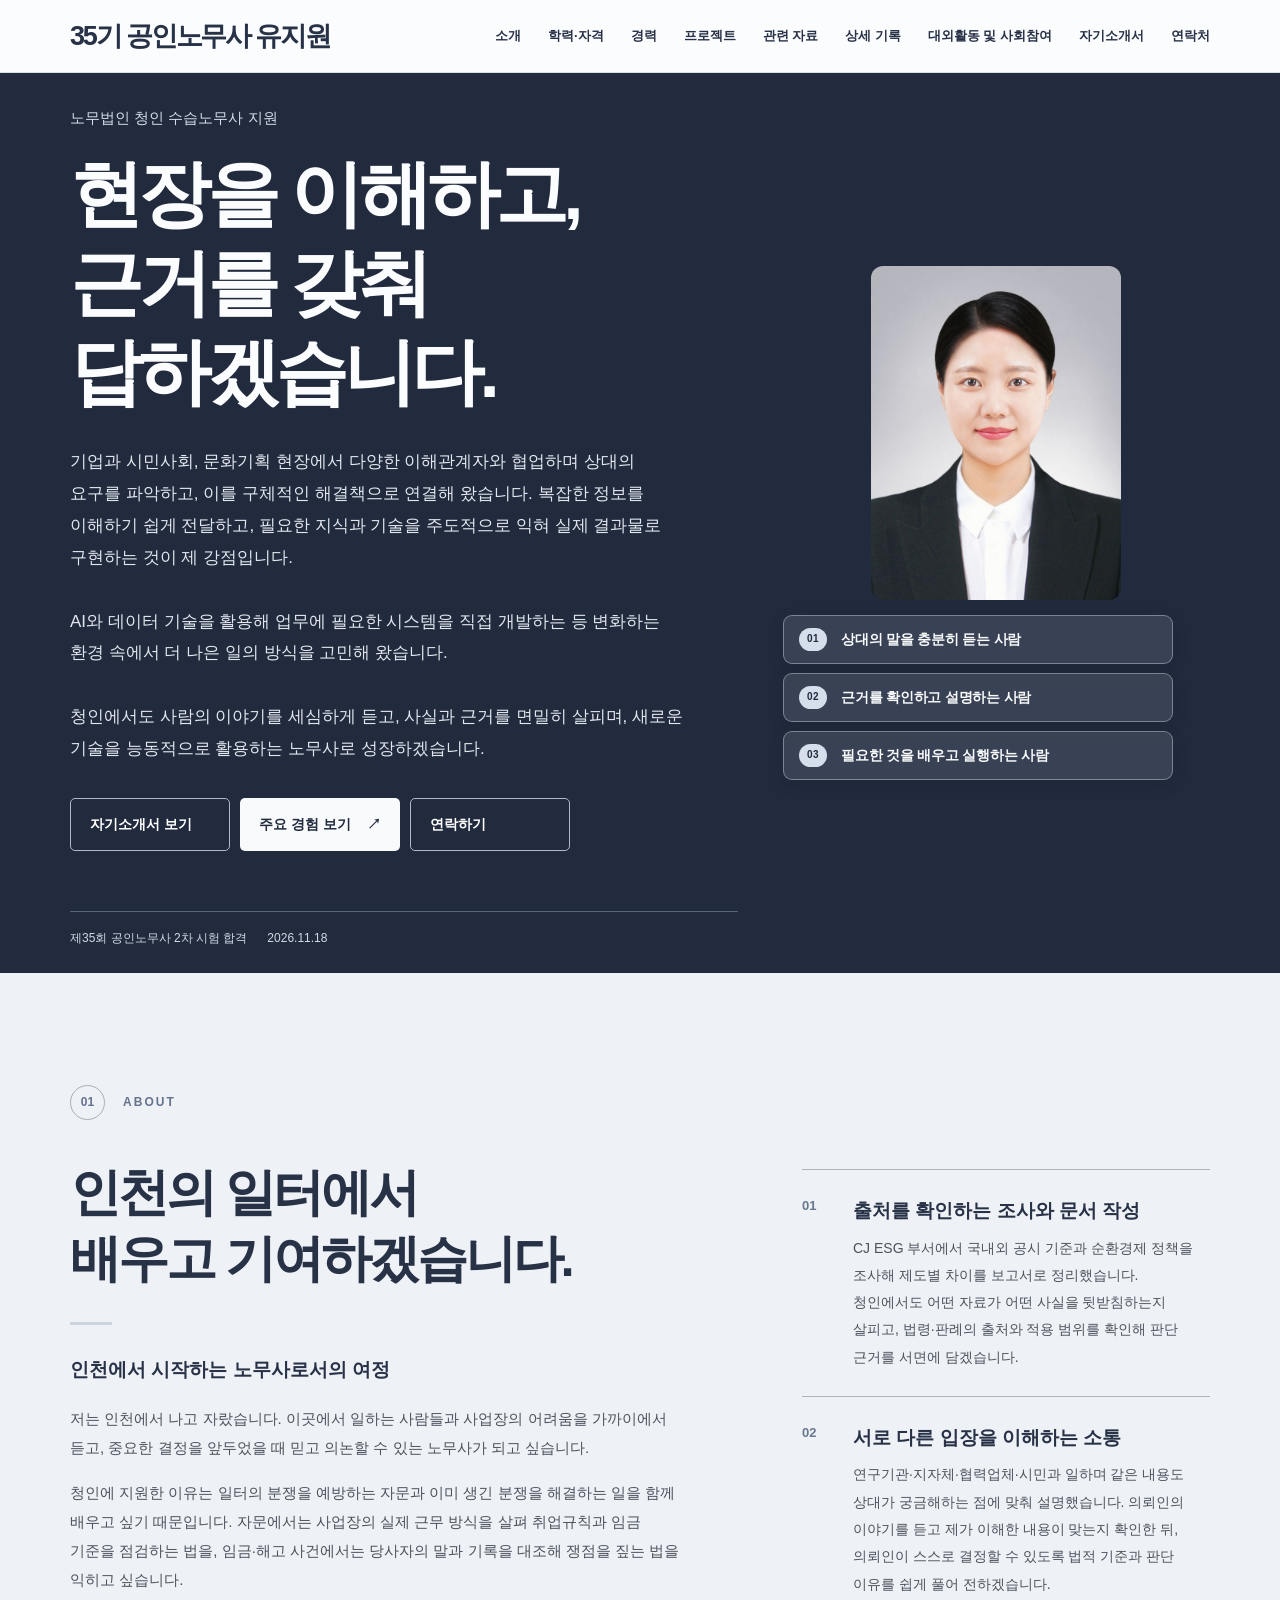
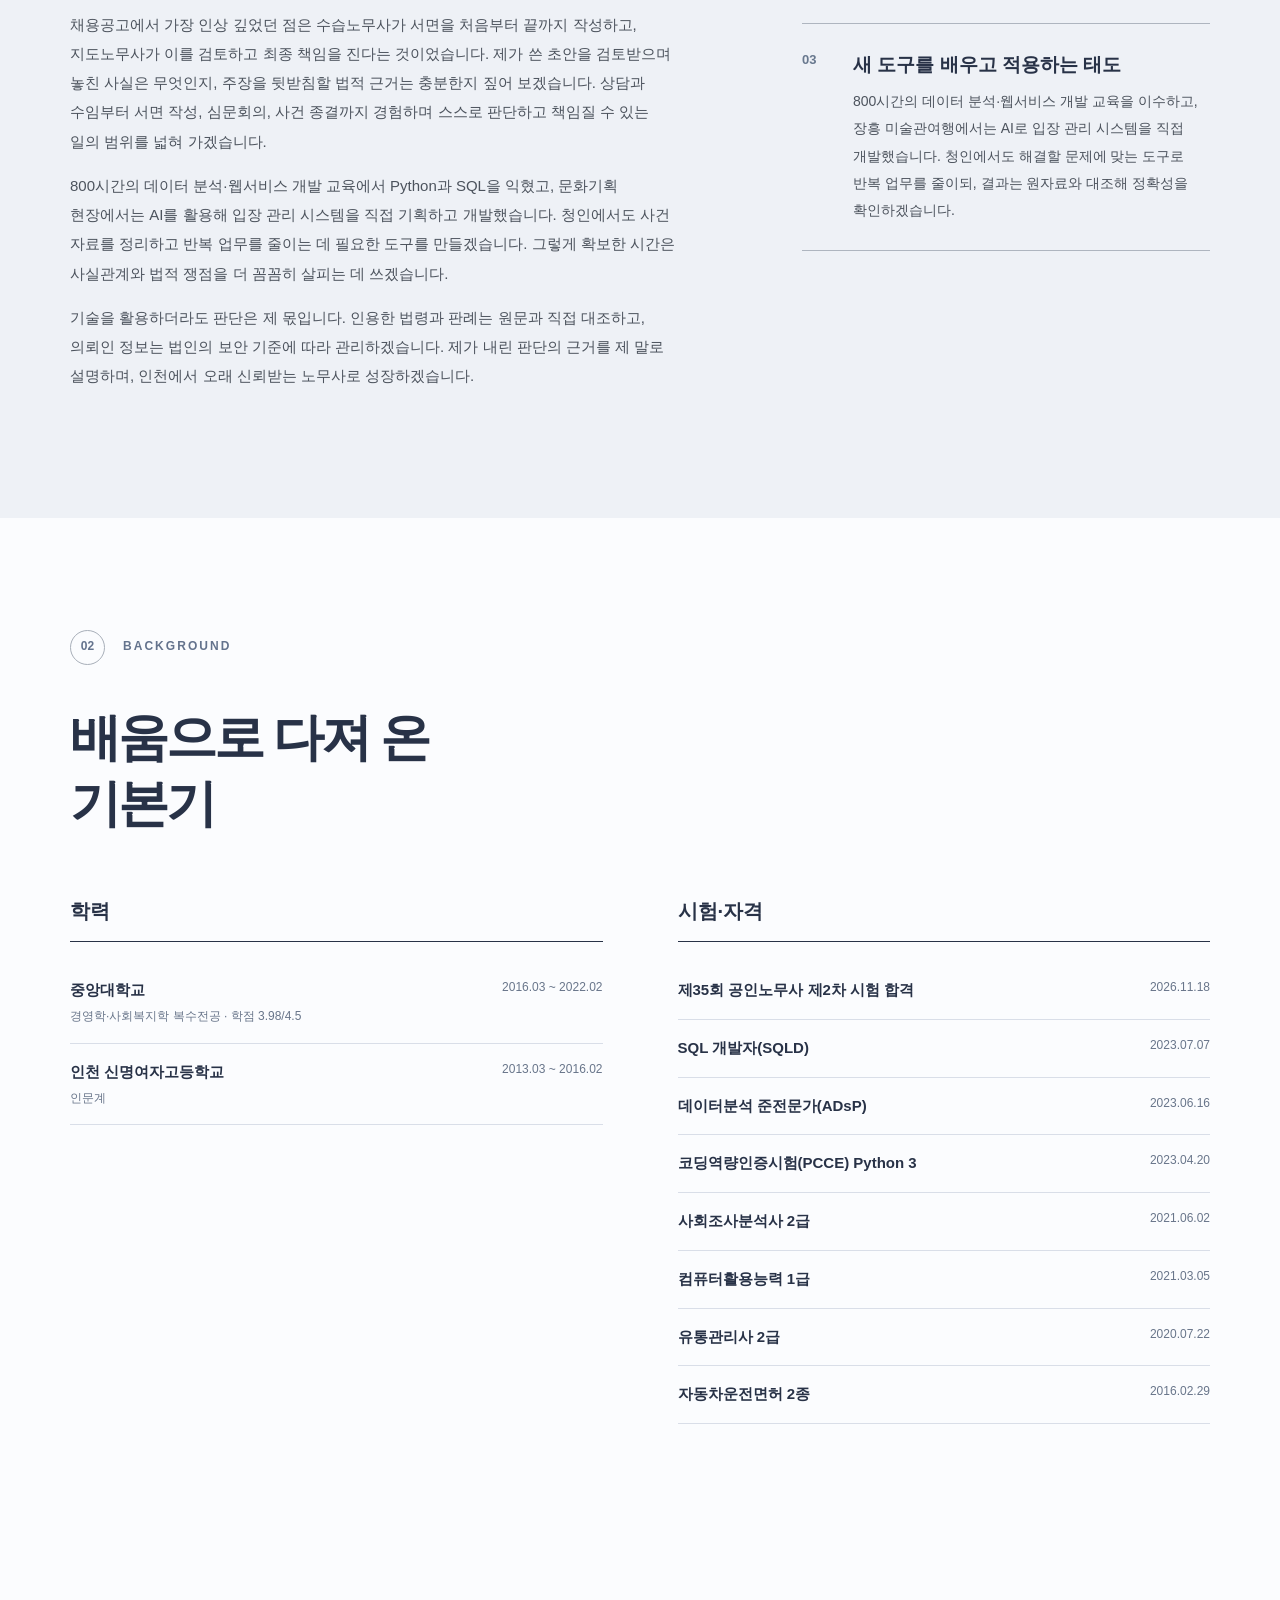
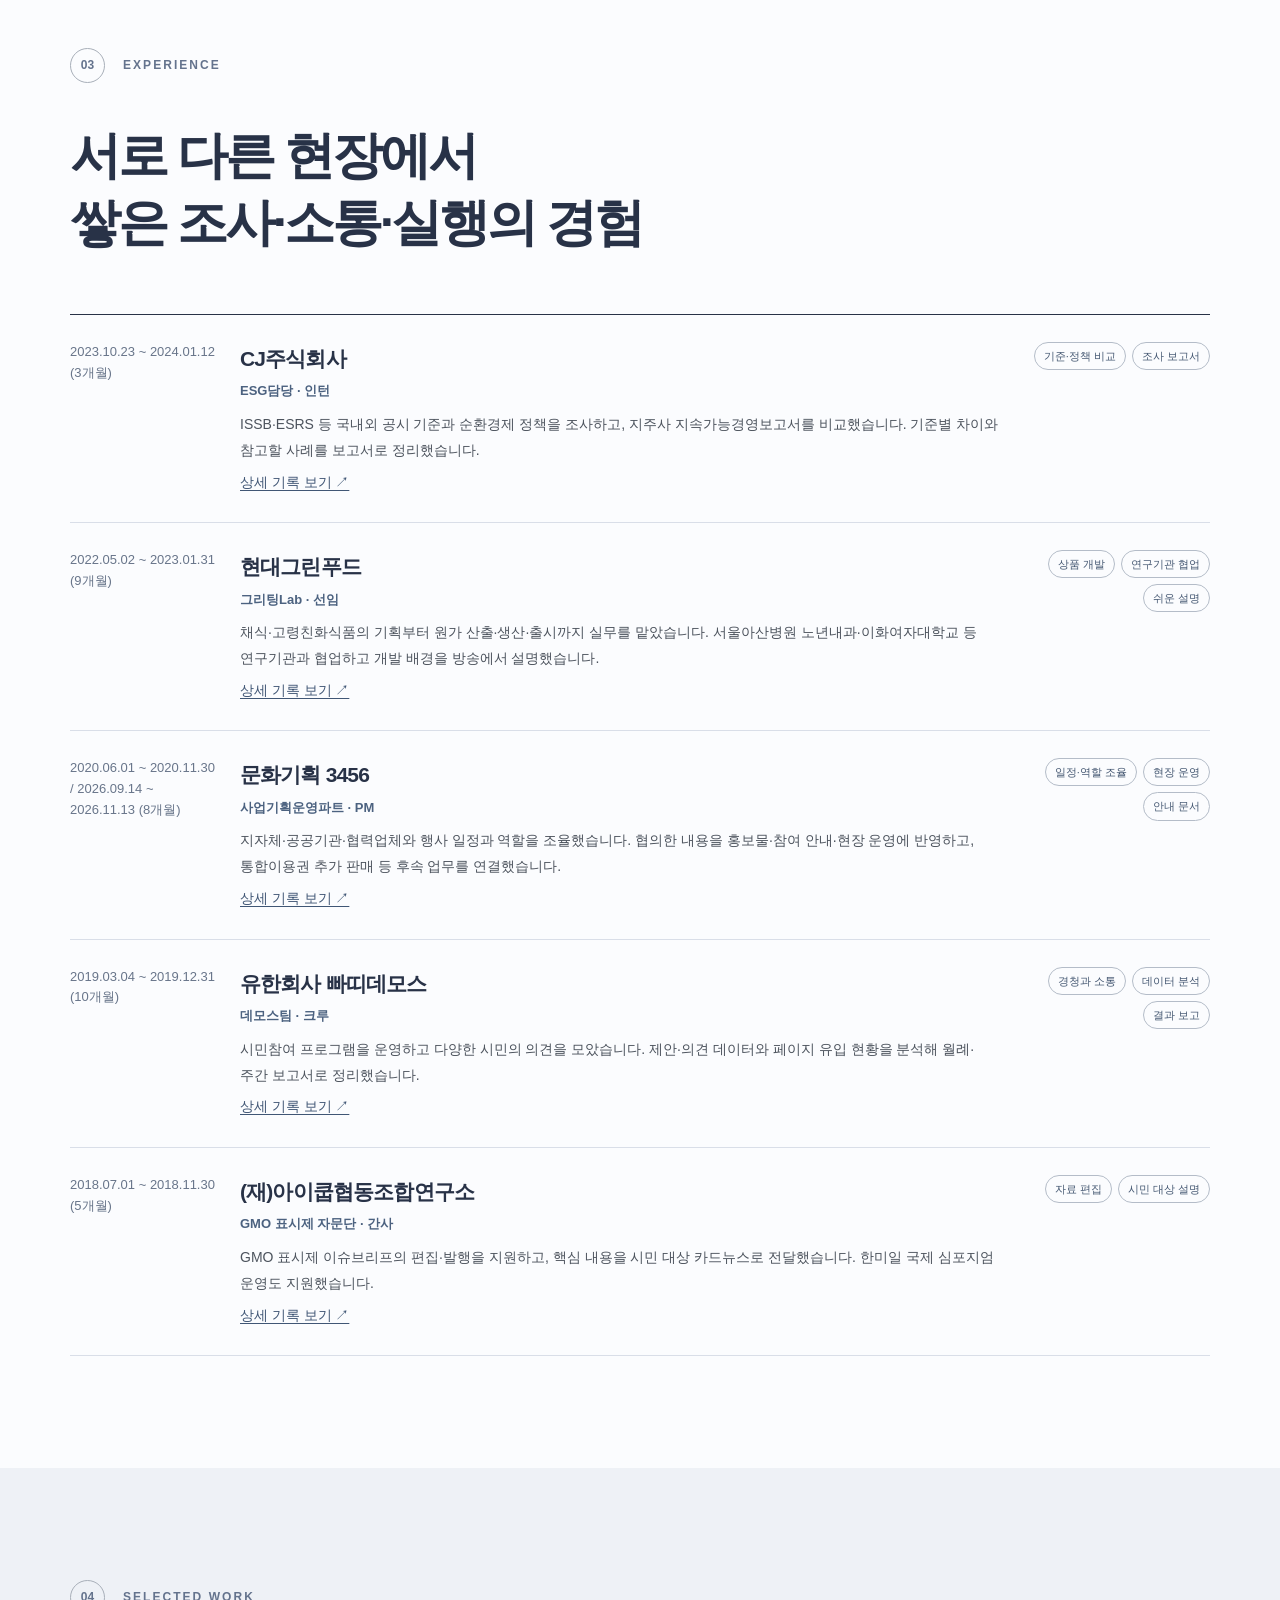
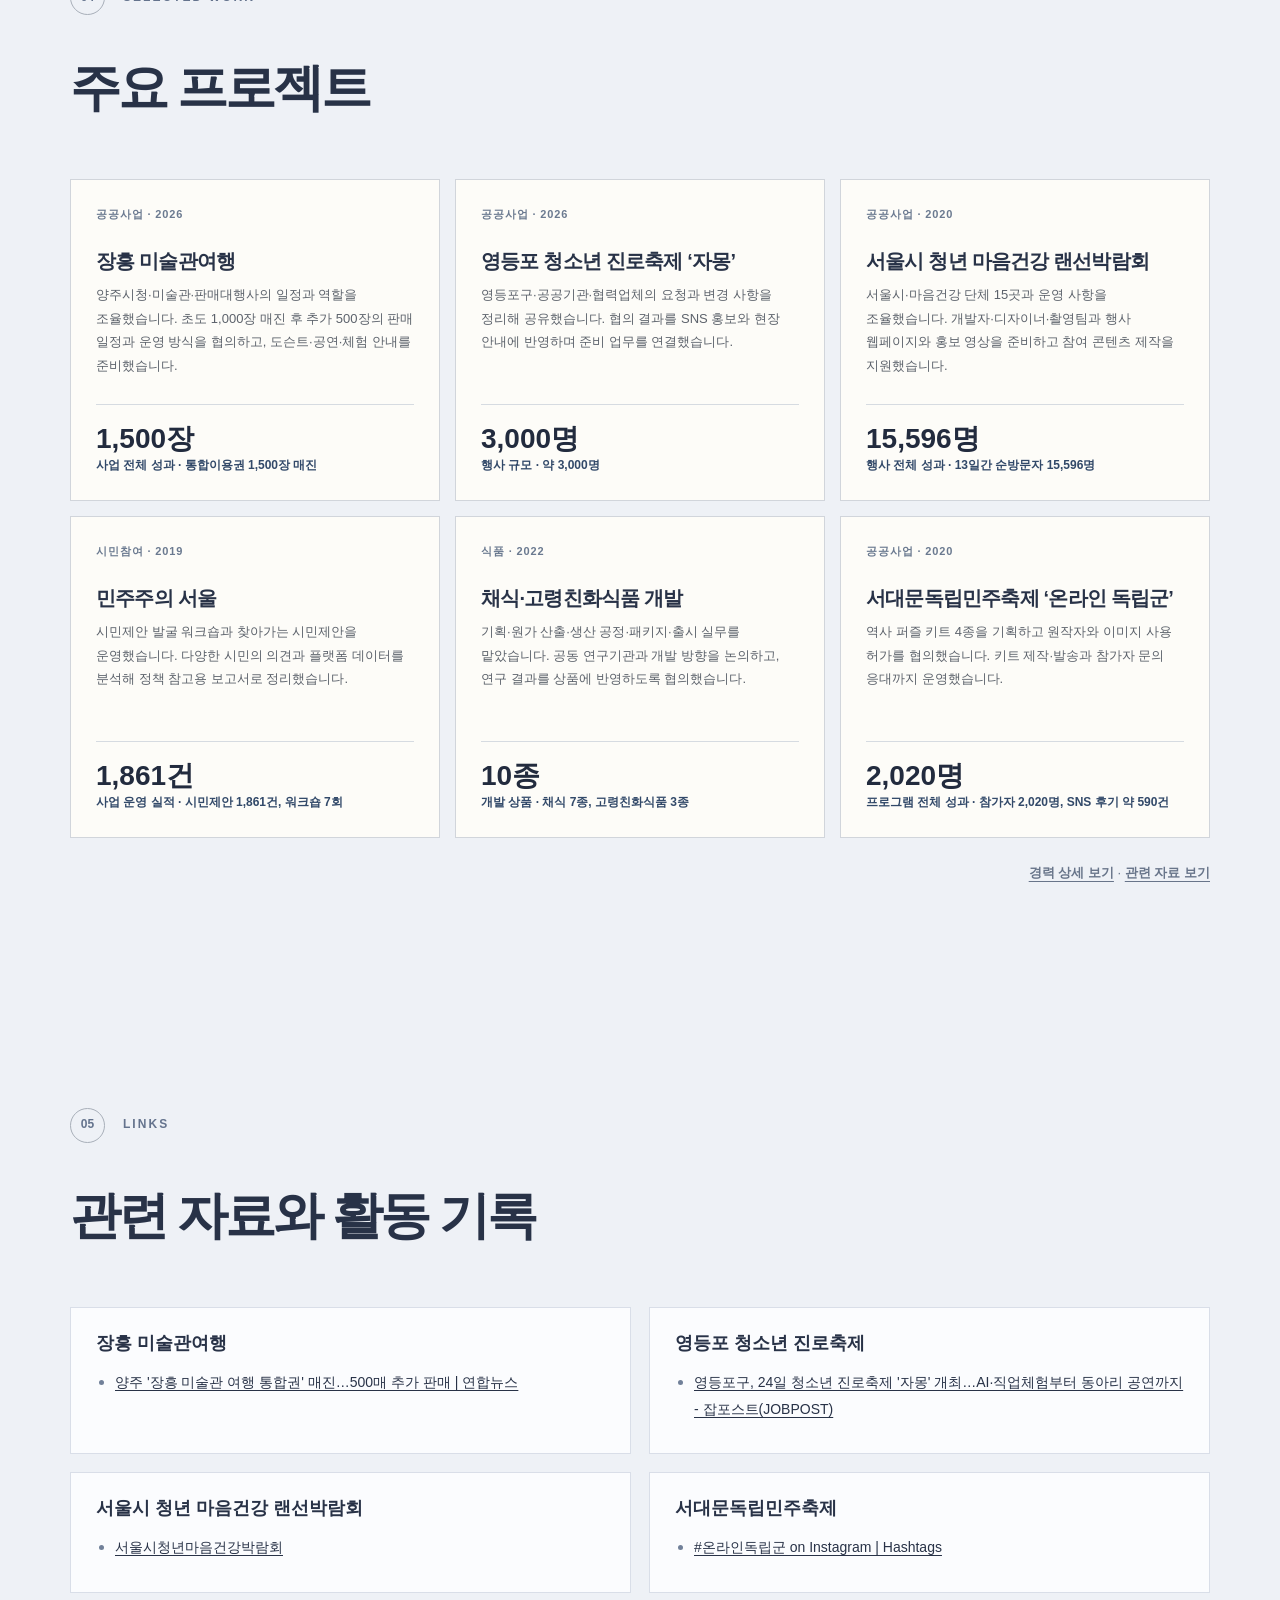
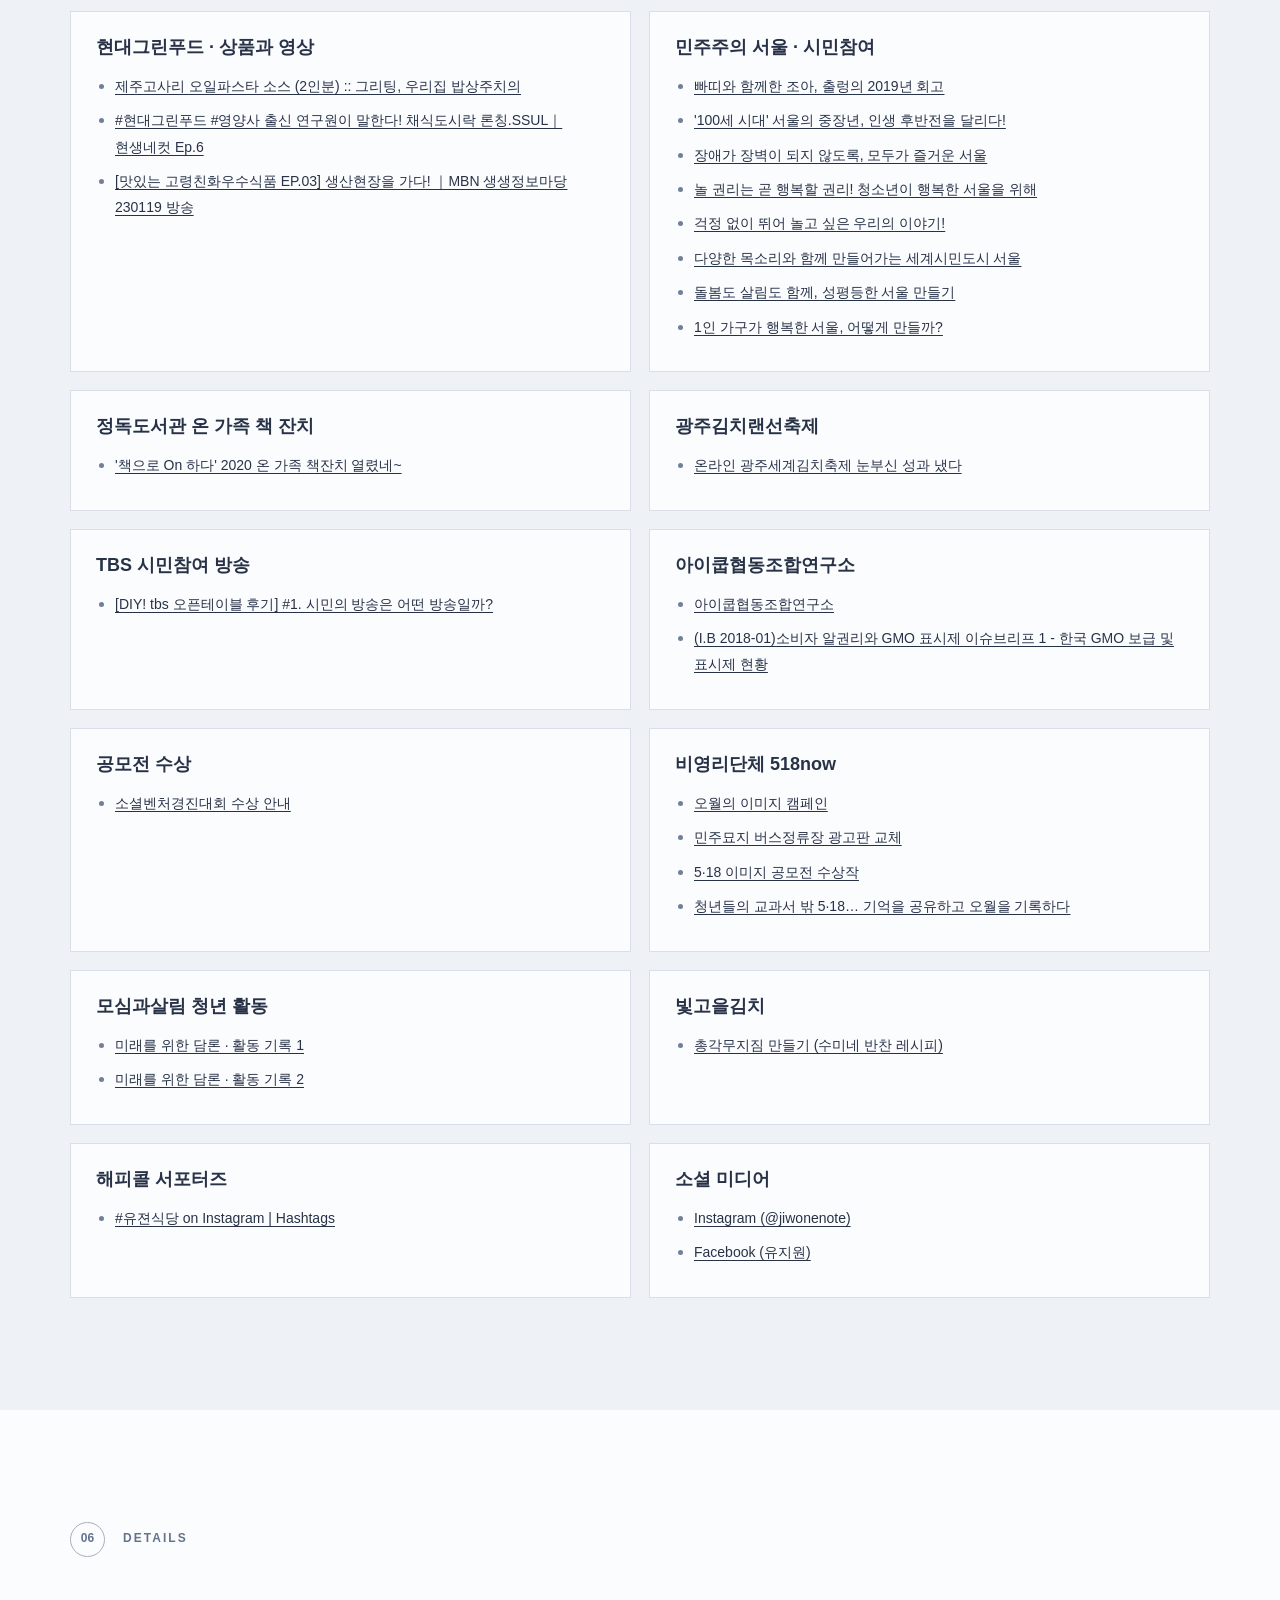
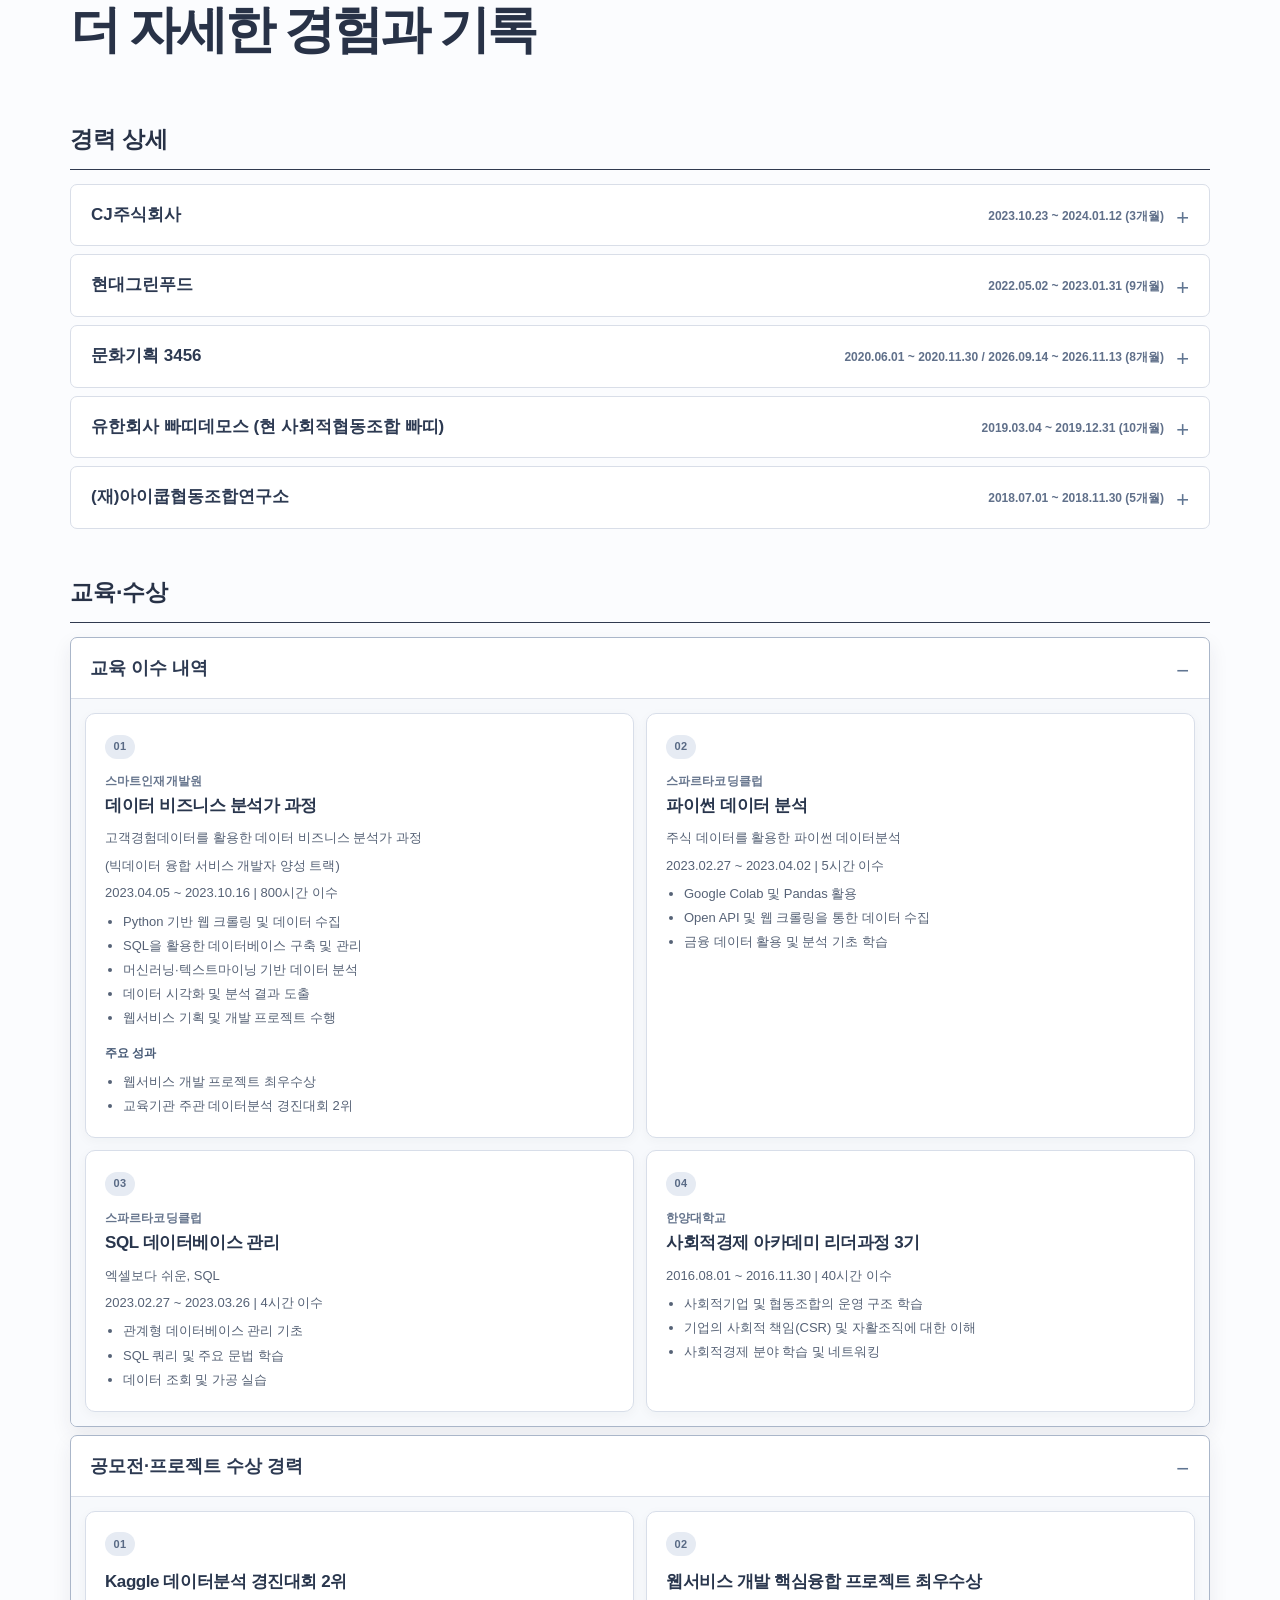
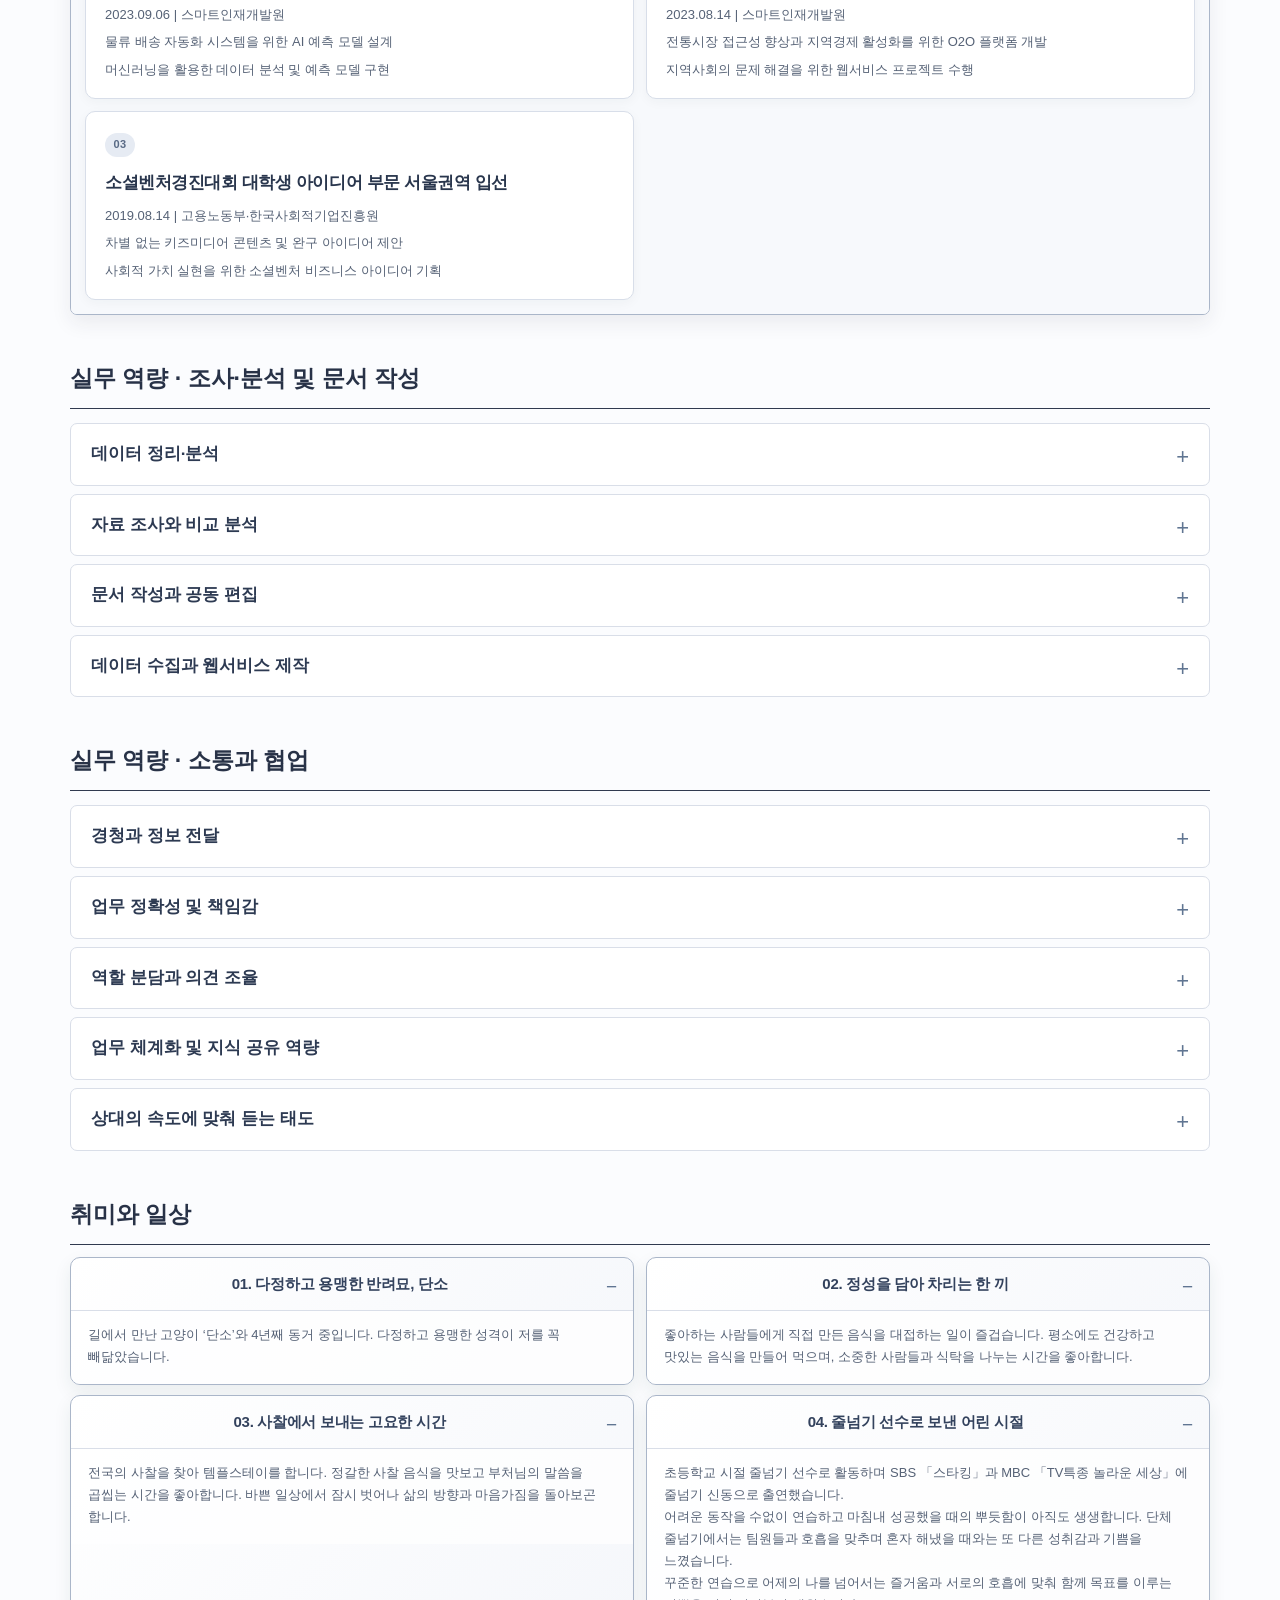
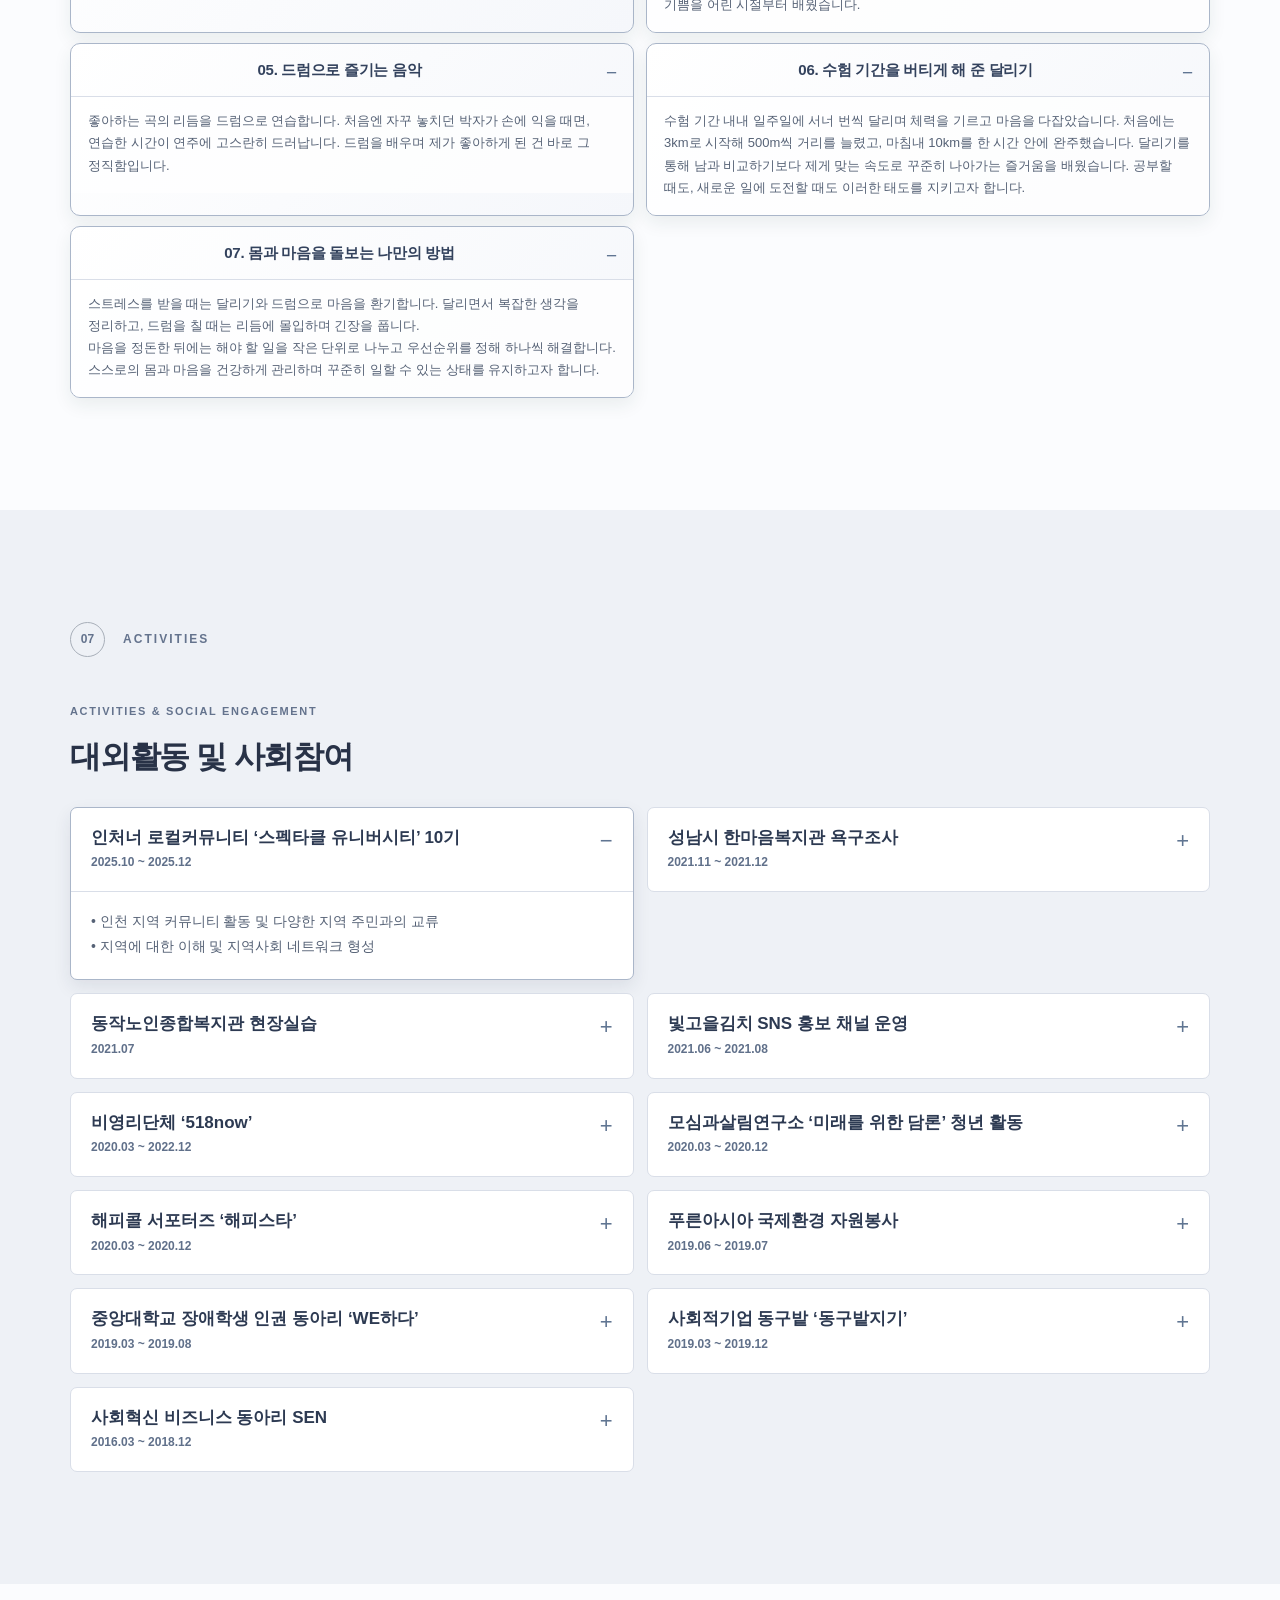
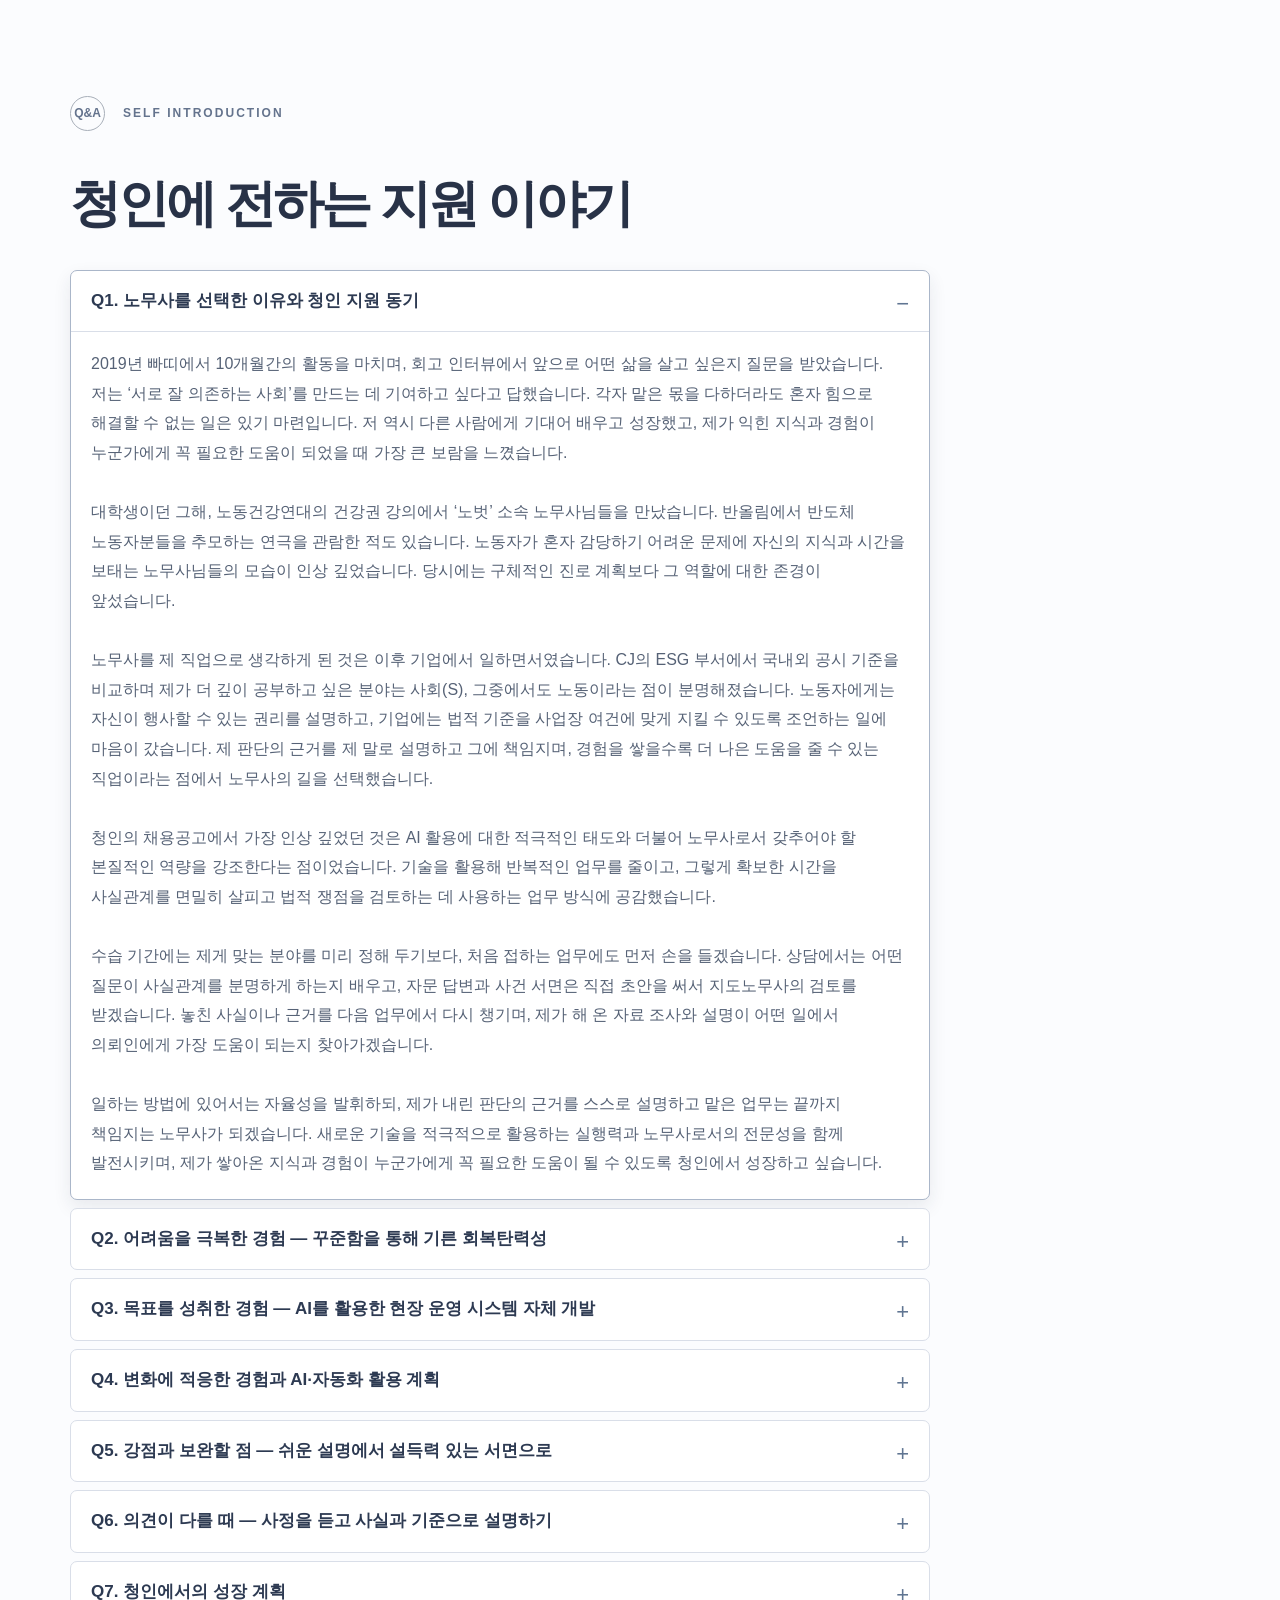
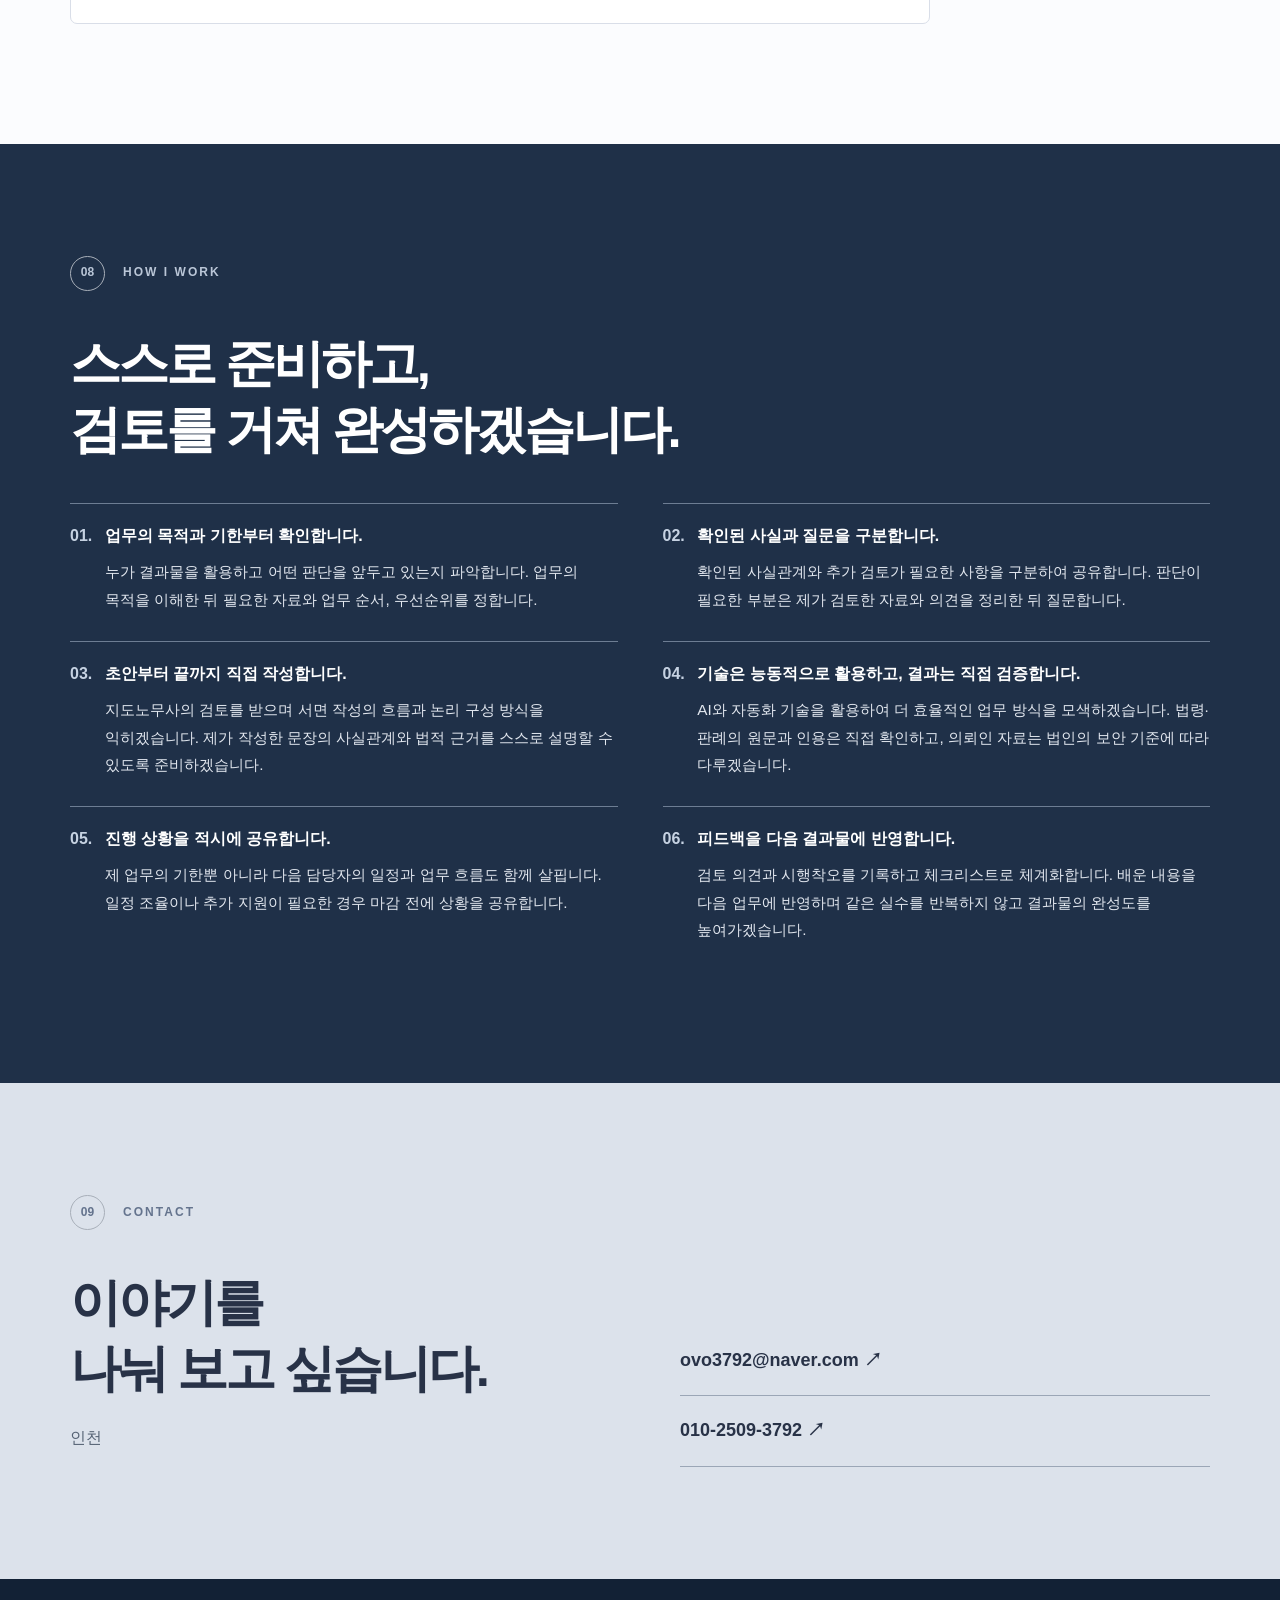
==== index.html @ f0f278a0 "Move activities into main section order" ====
<!doctype html>
<html lang="ko"><head><meta charset="utf-8"><meta name="viewport" content="width=device-width, initial-scale=1"><meta name="theme-color" content="#123531"><meta name="description" content="유지원 · 노무법인 청인 수습노무사 지원 포트폴리오"><title>유지원 | 청인 수습노무사 지원 포트폴리오</title><link rel="stylesheet" href="style.css?v=20"></head><body>
<a class="skip" href="#main">본문으로 이동</a><header class="site-header"><div class="shell topbar"><a class="wordmark" href="#top" aria-label="유지원 포트폴리오 맨 위">유지원</a><nav aria-label="주요 메뉴"><a href="#about">소개</a><a href="#background">학력·자격</a><a href="#career">경력</a><a href="#projects">프로젝트</a><a href="#references">관련 자료</a><a href="#details">상세 기록</a><a href="#activities">대외활동 및 사회참여</a><a href="#essays">자기소개서</a><a href="#contact">연락처</a></nav></div></header>
<main id="main"><section class="hero" id="top"><div class="shell hero-grid"><div><p class="eyebrow" id="eyebrow"></p><p class="hero-overline" id="hero-role"></p><h1 id="headline"></h1><p class="hero-intro" id="intro"></p><div class="hero-actions"><a class="button secondary" href="#essays">자기소개서 보기</a><a class="button primary" href="#projects">주요 경험 보기 <span aria-hidden="true">↗</span></a><a class="button secondary" id="email-hero" href="#contact">연락하기</a></div><div class="hero-foot"><span id="exam"></span><span id="exam-date"></span></div></div><figure class="hero-person"><img class="profile-portrait" src="jiwon-profile.jpg" alt="유지원 프로필 사진" decoding="async"><figcaption><ul id="profile-traits" aria-label="유지원의 일하는 태도"></ul></figcaption></figure></div></section><section class="section section-cream" id="about"><div class="shell"><div class="section-kicker"><span>01</span><span>ABOUT</span></div><div class="about-grid"><div><h2 class="section-title">인천의 일터에서<br>배우고 기여하겠습니다.</h2><div class="section-rule"></div><p class="about-title" id="about-title"></p><div id="about-paragraphs"></div></div><div class="strength-list" id="strengths"></div></div></div></section><section class="section" id="background"><div class="shell"><div class="section-kicker"><span>02</span><span>BACKGROUND</span></div><div class="heading-row"><h2 class="section-title">배움으로 다져 온<br>기본기</h2></div><div class="background-grid"><div><h3 class="subheading">학력</h3><div id="education-list"></div></div><div><h3 class="subheading">시험·자격</h3><div id="credentials-list"></div></div></div></div></section><section class="section" id="career"><div class="shell"><div class="section-kicker"><span>03</span><span>EXPERIENCE</span></div><div class="heading-row"><h2 class="section-title">서로 다른 현장에서<br>쌓은 조사·소통·실행의 경험</h2></div><div class="career-list" id="career-list"></div></div></section><section class="section section-cream" id="projects"><div class="shell"><div class="section-kicker"><span>04</span><span>SELECTED WORK</span></div><div class="heading-row"><h2 class="section-title">주요 프로젝트</h2></div><div class="project-grid" id="project-grid"></div><p class="source-note"><a href="#details">경력 상세 보기</a> · <a href="#references">관련 자료 보기</a></p></div></section><section class="section section-cream" id="references"><div class="shell"><div class="section-kicker"><span>05</span><span>LINKS</span></div><div class="heading-row"><h2 class="section-title">관련 자료와 활동 기록</h2></div><div class="reference-grid" id="reference-grid"></div></div></section><section class="section" id="details"><div class="shell"><div class="section-kicker"><span>06</span><span>DETAILS</span></div><div class="heading-row"><h2 class="section-title">더 자세한 경험과 기록</h2></div><div class="detail-groups" id="detail-groups"></div></div></section><section class="section section-cream" id="activities" aria-labelledby="activities-title"><div class="shell"><div class="section-kicker"><span>07</span><span>ACTIVITIES</span></div><div class="activity-section standalone-activity"><div class="activity-heading"><div><span class="activity-kicker">ACTIVITIES &amp; SOCIAL ENGAGEMENT</span><h3 id="activities-title">대외활동 및 사회참여</h3></div></div><div class="activity-grid" id="activity-list"></div></div></div></section><section class="section" id="essays" aria-labelledby="essay-heading"><div class="shell"><div class="section-kicker"><span>Q&amp;A</span><span>SELF INTRODUCTION</span></div><h2 id="essay-heading" class="section-title">청인에 전하는 지원 이야기</h2><div id="essay-list"></div></div></section><section class="section section-deep" id="approach"><div class="shell"><div class="section-kicker"><span>08</span><span>HOW I WORK</span></div><h2 class="section-title">스스로 준비하고,<br>검토를 거쳐 완성하겠습니다.</h2><ol class="approach-list" id="work-style"></ol></div></section><section class="section contact" id="contact"><div class="shell contact-grid"><div><div class="section-kicker"><span>09</span><span>CONTACT</span></div><h2 class="section-title">이야기를<br>나눠 보고 싶습니다.</h2><p id="contact-location"></p></div><div class="contact-links"><a id="contact-email"></a><a id="contact-phone"></a></div></div></section></main><footer class="site-footer"><div class="shell"><span>© <span id="year"></span> 유지원. 청인 수습노무사 지원 포트폴리오</span></div></footer>
<script src="site.js?v=16" defer></script></body></html>
---- style.css ----
:root{--deep:#222b3e;--ink:#283247;--muted:#68758a;--cream:#eef1f6;--paper:#fbfcfe;--line:#d9dee8;--accent:#e6ebf3;--lime:#d6deeb}*{box-sizing:border-box}html{scroll-behavior:smooth}body{margin:0;background:var(--paper);color:var(--ink);font-family:Pretendard,"Noto Sans KR","Apple SD Gothic Neo","Malgun Gothic",sans-serif;line-height:1.65;word-break:keep-all}a{color:inherit}.shell{width:min(1140px,calc(100% - 56px));margin:auto}.skip{position:absolute;left:-999px;top:8px}.skip:focus{left:8px;z-index:100;background:#fff;padding:10px}.site-header{position:sticky;top:0;z-index:20;background:rgba(253,252,248,.92);border-bottom:1px solid var(--line);backdrop-filter:blur(16px)}.topbar{height:72px;display:flex;align-items:center;justify-content:space-between;gap:18px}.wordmark{text-decoration:none;font-weight:900;letter-spacing:-.08em;font-size:27px}.brand-dot{color:#7d8a9d}.topbar nav{display:flex;gap:27px}.topbar nav a,.edit-link{text-decoration:none;font-size:13px;font-weight:650}.topbar nav a:hover,.edit-link:hover{color:#576981}.edit-link{border:1px solid #9da9b9;border-radius:100px;padding:8px 15px;white-space:nowrap}.hero{background:var(--deep);color:var(--paper);overflow:hidden}.hero-grid{min-height:660px;display:grid;grid-template-columns:1.22fr .78fr;align-items:center;gap:45px}.eyebrow,.section-kicker{font-size:12px;letter-spacing:.17em;font-weight:800}.eyebrow{color:var(--lime)}.hero-overline{margin:33px 0 18px;color:#c6d0dd;font-size:15px}.hero h1{font-size:clamp(41px,5.7vw,73px);line-height:1.22;letter-spacing:-.065em;margin:0;max-width:680px}.hero-intro{max-width:615px;color:#d6dce5;font-size:17px;line-height:1.88;margin:30px 0 33px}.hero-actions{display:flex;gap:10px;flex-wrap:wrap}.button{display:inline-flex;align-items:center;justify-content:space-between;min-width:160px;padding:14px 19px;border-radius:5px;text-decoration:none;font-size:14px;font-weight:700}.primary{background:#ccd8e8;color:var(--deep)}.secondary{border:1px solid #7f8ea3;color:#fff}.hero-foot{margin-top:60px;padding-top:17px;border-top:1px solid #515f72;display:flex;gap:20px;flex-wrap:wrap;color:#c9d0d9;font-size:12px}.hero-art{height:480px;position:relative;display:grid;place-items:center}.art-orbit{border:1px solid rgba(226,249,231,.28);border-radius:50%;position:absolute}.orbit-one{width:420px;height:420px}.orbit-two{width:340px;height:340px}.art-circle{position:relative;border-radius:50%;width:290px;height:290px;background:#d2dbe8;color:var(--deep);display:flex;flex-direction:column;align-items:flex-start;justify-content:center;padding:46px;font-size:27px;line-height:1.45;font-weight:700;letter-spacing:-.05em;transform:rotate(-10deg);box-shadow:25px 32px 0 rgba(40,88,72,.65)}.art-circle span{position:absolute;bottom:27px;left:48px;font-size:10px;letter-spacing:.13em;font-weight:800}.art-tag{position:absolute;bottom:25px;right:0;letter-spacing:.25em;font-size:10px;color:#bac5d4}.section{padding:112px 0}.section-cream{background:var(--cream)}.section-kicker{display:flex;align-items:center;gap:18px;color:#546680;margin-bottom:40px}.section-kicker span:first-child{border:1px solid #a8afb9;border-radius:50%;width:35px;height:35px;display:grid;place-items:center;letter-spacing:0}.section-title{font-size:clamp(31px,4vw,51px);letter-spacing:-.06em;line-height:1.3;font-weight:750;margin:0 0 22px}.section-rule{width:42px;height:3px;background:#7689a4;margin:29px 0}.about-grid{display:grid;grid-template-columns:1.2fr .8fr;gap:120px}.about-title{font-weight:750;font-size:19px}.about-grid p:not(.about-title){color:#4c535d;line-height:1.95;font-size:15px}.strength-list{border-top:1px solid #aeb5bf;margin-top:9px}.strength{padding:25px 0;border-bottom:1px solid #aeb5bf;display:grid;grid-template-columns:40px 1fr;gap:11px}.strength .num{color:#68788e;font-size:13px;font-weight:800}.strength h3{margin:0 0 8px;font-size:19px}.strength p{margin:0!important;font-size:14px!important}.heading-row{display:flex;justify-content:space-between;align-items:end;gap:30px;margin-bottom:36px}.heading-aside{width:260px;color:var(--muted);font-size:14px}.career-list{border-top:1px solid var(--ink)}.career-item{display:grid;grid-template-columns:150px 1fr 190px;gap:20px;padding:27px 0;border-bottom:1px solid var(--line)}.career-item .period{font-size:13px;color:var(--muted);line-height:1.6}.career-item h3{font-size:21px;margin:0 0 4px;letter-spacing:-.04em}.career-item .role{font-size:13px;color:#4c6280;margin:0 0 10px;font-weight:700}.career-item .summary{font-size:14px;color:#4c535d;margin:0;line-height:1.85}.tagrow{display:flex;justify-content:flex-end;align-content:start;flex-wrap:wrap;gap:6px}.tag{border:1px solid #b4bcc8;border-radius:20px;padding:4px 9px;font-size:11px;color:#455872}.project-grid{display:grid;grid-template-columns:repeat(3,1fr);gap:15px}.project{display:flex;flex-direction:column;min-height:322px;padding:25px;border:1px solid #d1d5db;background:#fdfcf8;transition:transform .2s,box-shadow .2s}.project:hover{transform:translateY(-4px);box-shadow:0 16px 36px rgba(18,53,49,.1)}.project .category{color:#6b7a90;font-size:11px;font-weight:800;letter-spacing:.08em}.project h3{font-size:20px;letter-spacing:-.04em;line-height:1.4;margin:24px 0 8px}.project p{font-size:13px;line-height:1.8;color:#5c626b;margin:0}.project .result{border-top:1px solid #d6dbe1;margin-top:auto;padding-top:17px;font-size:12px;color:#324969;font-weight:800}.project .metric{font-size:28px;color:var(--deep);display:block;line-height:1.2}.source-note{text-align:right;color:var(--muted);font-size:13px;margin:24px 0 0}.source-note a{font-weight:700;text-underline-offset:4px}.background-grid{display:grid;grid-template-columns:1fr 1fr;gap:75px}.subheading{font-size:20px;margin:0 0 20px;padding-bottom:13px;border-bottom:1px solid var(--ink)}.background-item{display:flex;justify-content:space-between;gap:16px;padding:16px 0;border-bottom:1px solid var(--line)}.background-item strong{display:block;font-size:15px}.background-item small{display:block;font-size:12px;color:var(--muted);margin-top:4px}.background-item time{font-size:12px;white-space:nowrap;color:var(--muted)}.section-deep{background:#1f3048;color:white}.section-deep .section-kicker{color:#bac6d7}.approach-list{display:grid;grid-template-columns:repeat(2,1fr);gap:0 45px;list-style:none;padding:0;margin:40px 0 0}.approach-list li{border-top:1px solid #6d7d93;padding:19px 0 28px;display:grid;grid-template-columns:40px 1fr;gap:10px;font-size:16px}.approach-list li span{color:#bac6d7;font-size:12px}.contact{background:#dce2eb}.contact-grid{display:grid;grid-template-columns:1fr 1fr;gap:80px}.contact p{color:#546173}.contact-links{align-self:end}.contact-links a{border-bottom:1px solid #9ba6b6;display:flex;justify-content:space-between;padding:20px 0;text-decoration:none;font-size:18px;font-weight:700;overflow-wrap:anywhere}.contact-links a:hover{color:#556479}.site-footer{background:#122135;color:#b8c2d0}.site-footer .shell{padding:26px 0;display:flex;justify-content:space-between;gap:20px;font-size:11px}.site-footer a{text-decoration:none}.site-footer a:hover{text-decoration:underline}.editor{min-height:100vh;background:#f5f2e9;padding:55px 0}.editor header h1{font-size:40px;letter-spacing:-.055em;margin:10px 0}.editor .lead{max-width:750px;color:#515a66}.notice{background:#e1e7ef;border-left:4px solid #576d8b;padding:17px 20px;margin:22px 0;font-size:14px}.editor-actions{display:flex;flex-wrap:wrap;gap:9px;margin:26px 0}.editor-actions button,.editor-actions a{border:1px solid var(--deep);border-radius:5px;background:var(--deep);color:#fff;padding:11px 14px;font:inherit;font-size:13px;font-weight:700;text-decoration:none;cursor:pointer}.editor-actions .outline{background:transparent;color:var(--deep)}.editor-panel{background:#fff;border:1px solid #d6dae0;border-radius:9px;padding:22px;margin:17px 0}.editor-panel h2{font-size:21px;margin:0 0 15px}.field-grid{display:grid;grid-template-columns:repeat(2,minmax(0,1fr));gap:15px}.field{display:flex;flex-direction:column;gap:6px;font-size:13px;font-weight:700}.field input,.field textarea{width:100%;border:1px solid #bdc3cb;border-radius:5px;padding:10px;font:inherit;font-weight:400;color:var(--ink);background:white}.field textarea{resize:vertical;min-height:90px}.field.wide{grid-column:1/-1}.item-panel{border-top:1px solid #d9dee4;padding-top:18px;margin-top:15px}.item-panel h3{margin:0 0 12px;font-size:15px;color:#395071}.editor small,.editor .hint{color:#626972}.status{font-weight:700;color:#31445f}@media(max-width:850px){.topbar nav{gap:13px}.hero-grid{grid-template-columns:1fr;min-height:auto;padding-top:92px;padding-bottom:45px}.hero-art{height:280px}.art-circle{width:210px;height:210px;padding:30px;font-size:21px}.art-circle span{left:30px;bottom:20px}.orbit-one{width:280px;height:280px}.orbit-two{width:235px;height:235px}.art-tag{bottom:0}.about-grid{gap:45px}.project-grid{grid-template-columns:repeat(2,1fr)}.career-item{grid-template-columns:120px 1fr}.tagrow{grid-column:2;justify-content:flex-start}.background-grid,.contact-grid{gap:35px}}@media(max-width:640px){.shell{width:min(100% - 36px,1140px)}.topbar{height:64px}.topbar nav{display:none}.site-header .edit-link{padding:6px 10px}.hero-grid{padding-top:64px}.hero h1{font-size:42px}.hero-intro{font-size:15px}.hero-foot{margin-top:35px}.hero-art{height:250px}.section{padding:75px 0}.about-grid,.background-grid,.contact-grid,.approach-list,.field-grid{grid-template-columns:1fr}.heading-row{display:block}.heading-aside{width:auto}.career-item{grid-template-columns:1fr;gap:7px}.tagrow{grid-column:1}.project-grid{grid-template-columns:1fr}.project{min-height:270px}.contact-links{align-self:auto}.site-footer .shell{display:block}.site-footer a{display:block;margin-top:8px}}

.reference-grid{display:grid;grid-template-columns:repeat(2,minmax(0,1fr));gap:18px}.reference-group{background:var(--paper);border:1px solid var(--line);padding:23px 25px}.reference-group h3{font-size:18px;margin:0 0 13px;line-height:1.4}.reference-list{margin:0;padding-left:19px}.reference-list li{margin:8px 0;color:#6e7784}.reference-list a{font-size:14px;line-height:1.5;color:var(--ink);text-decoration-thickness:1px;text-underline-offset:3px;overflow-wrap:anywhere}.reference-list a:hover{color:#4a6182}@media(max-width:700px){.reference-grid{grid-template-columns:1fr}}

.local-activity{margin-top:66px;border:1px solid #bdc5d0;border-left:4px solid #607592;background:#fafbf6;padding:28px 32px;display:grid;grid-template-columns:190px 1fr;gap:28px}.local-activity-meta{font-size:13px;color:#506480;font-weight:800;padding-top:5px}.local-activity-label{font-size:11px;letter-spacing:.13em;color:#576b86;font-weight:800}.local-activity h3{font-size:22px;margin:6px 0 8px}.local-activity p{margin:0;color:#4c535d;font-size:15px;line-height:1.8}@media(max-width:640px){.local-activity{grid-template-columns:1fr;gap:7px;padding:22px}.local-activity-meta{padding:0}}

.activity-section{margin-top:70px;padding-top:42px;border-top:1px solid #aeb5bf}.activity-heading{display:flex;justify-content:space-between;align-items:end;gap:24px;margin-bottom:25px}.activity-kicker{font-size:11px;letter-spacing:.15em;font-weight:800;color:#5a6d87}.activity-heading h3{font-size:31px;letter-spacing:-.04em;margin:7px 0 0}.activity-heading p{font-size:14px;color:#5d646d;max-width:320px;margin:0}.activity-grid{display:grid;grid-template-columns:repeat(2,minmax(0,1fr));gap:13px;align-items:start}.activity-record,.detail-record{background:#fff;border:1px solid var(--line);border-radius:7px;overflow:hidden}.activity-record[open]{border-color:#91a0b4;box-shadow:0 7px 18px rgba(23,67,49,.07)}.activity-record summary,.detail-record summary{cursor:pointer;padding:18px 20px;display:flex;flex-direction:column;gap:3px;list-style:none}.activity-record summary::-webkit-details-marker,.detail-record summary::-webkit-details-marker{display:none}.activity-record summary:after,.detail-record summary:after{content:"+";position:absolute;right:20px;top:15px;color:#607592;font-size:22px}.activity-record[open] summary:after,.detail-record[open] summary:after{content:"−"}.activity-record summary,.detail-record summary{position:relative;padding-right:45px}.record-title{font-size:17px;line-height:1.45;font-weight:750}.record-period{font-size:12px;color:#5e6f86;font-weight:700}.record-body{border-top:1px solid var(--line);padding:17px 20px 21px;white-space:pre-line;font-size:14px;line-height:1.75;color:#474f5b;overflow-wrap:anywhere}.detail-groups{display:grid;gap:37px}.detail-group h3{font-size:23px;margin:0 0 14px;border-bottom:1px solid var(--ink);padding-bottom:10px}.detail-record{margin:8px 0}.detail-record summary{flex-direction:row;align-items:baseline;justify-content:space-between;gap:16px}.detail-record .record-period{text-align:right;white-space:nowrap}@media(max-width:700px){.activity-grid{grid-template-columns:1fr}.activity-heading{display:block}.activity-heading p{margin-top:8px}.detail-record summary{display:block}.detail-record .record-period{display:block;text-align:left;white-space:normal}}

.profile-portrait{display:block;justify-self:center;width:min(100%,250px);height:auto;border-radius:12px}.hero-actions{flex-wrap:wrap}#essay-list{max-width:860px;margin-top:2rem}#essay-list .record-body{font-size:1rem;line-height:1.85}#essays{scroll-margin-top:70px}@media(max-width:850px){.profile-portrait{grid-row:1;justify-self:start;width:120px}.hero-grid:has(.profile-portrait){gap:24px;padding-top:42px}}

.career-jump{display:inline-block;margin-top:8px;color:#31425a;font-size:.85rem;text-underline-offset:3px}.detail-record[id]{scroll-margin-top:86px}.inline-bookmarks{display:grid;gap:8px;margin:9px 0 20px;white-space:normal}.career-bookmark{display:flex;align-items:stretch;justify-content:space-between;overflow:hidden;background:#fafbf8;border:1px solid #d6d9de;border-radius:8px;text-decoration:none;color:inherit}.career-bookmark:hover,.career-bookmark:focus-visible{background:#f0f5ed;border-color:#7b8696}.bm-copy{display:grid;align-content:center;min-width:0;gap:3px;padding:10px 14px}.bm-source,.bm-host{color:#525c69;font-size:11px}.bm-title{font-size:14px;line-height:1.45;color:#232f3f}.bm-image{display:block;width:120px;height:86px;align-self:center;object-fit:cover;flex:none}.career-lines{white-space:pre-line}@media(max-width:640px){.bm-image{width:80px;height:76px}.bm-copy{padding:8px 10px}.bm-title{font-size:13px}}

.hero-person{margin:0;justify-self:center;display:grid;justify-items:center;gap:15px}.hero-person figcaption{width:100%}#profile-traits{list-style:none;margin:0;padding:0;display:grid;gap:5px;color:#f0f5ec;font-size:15px;font-weight:600;line-height:1.55;word-break:keep-all}#profile-traits li::before{content:"·";color:#a4b3c8;margin-right:.55em}@media(max-width:850px){.hero-person{grid-row:1;justify-self:start;justify-items:start}}

.hero h1{white-space:pre-line}.essay-intro{max-width:860px;color:var(--muted);font-size:1rem;line-height:1.8;margin:0 0 2rem}

/* Preserve the line breaks in the portfolio content. */
#intro, #about-paragraphs p { white-space: pre-line; }
.topbar .wordmark { white-space: nowrap; }
@media (min-width:641px) and (max-width:1050px) {
  .topbar { gap: 10px; }
  .topbar .wordmark { font-size: clamp(18px,2.3vw,25px); }
  .topbar nav { flex-wrap: wrap; justify-content: flex-end; gap: 2px clamp(6px,1.2vw,14px); }
  .topbar nav a { white-space: nowrap; }
}

/* HOW I WORK: numbered headings with their supporting paragraphs. */
.approach-list li { grid-template-columns: 2.75ch minmax(0,1fr); gap: .58rem .65rem; align-content: start; padding-block: 1.25rem 1.7rem; }
.approach-list .work-heading { grid-column: 1 / -1; display: grid; grid-template-columns: 2.75ch minmax(0,1fr); align-items: baseline; gap: .65rem; font-size: 1rem; line-height: 1.55; margin: 0; word-break: keep-all; overflow-wrap: anywhere; }
.approach-list .work-heading .work-number { font-size: 1em; font-weight: 750; font-variant-numeric: tabular-nums; color: #c6d2e2; }
.approach-list .work-title { font-weight: 750; }
.approach-list .work-body { grid-column: 2; margin: 0; line-height: 1.8; font-size: .96rem; color: #e2e6ec; word-break: keep-all; overflow-wrap: anywhere; }

/* 취미와 일상: 번호가 보이는 펼침형 카드 */
.detail-group-hobbies{display:grid;grid-template-columns:repeat(2,minmax(0,1fr));gap:10px 12px}
.detail-group-hobbies>h3{grid-column:1/-1;margin-bottom:2px}
.detail-group-hobbies .detail-record{margin:0;border-color:#d8dde4;border-radius:10px;background:linear-gradient(135deg,#fff 0%,#f7fbf7 100%);box-shadow:0 3px 12px rgba(35,76,55,.04)}
.detail-group-hobbies .detail-record[open]{border-color:#91a0b4;box-shadow:0 7px 18px rgba(23,67,49,.08)}
.detail-group-hobbies .detail-record summary{padding:15px 42px 15px 17px;min-height:52px;justify-content:center}
.detail-group-hobbies .detail-record summary:after{right:16px;top:13px;font-size:19px}
.detail-group-hobbies .record-title{font-size:15px;letter-spacing:-.02em;color:#29384c}
.detail-group-hobbies .record-body{padding:13px 17px 16px;font-size:13px;line-height:1.7;background:rgba(255,255,255,.7)}
@media(max-width:700px){.detail-group-hobbies{grid-template-columns:1fr}.detail-group-hobbies>h3{grid-column:auto}}

/* Cheongin logo palette: navy #222b3e and clean white */
body{background:var(--paper);color:var(--ink)}
.site-header{background:rgba(251,252,254,.92);border-color:var(--line)}
.topbar nav a:hover,.edit-link:hover{color:#51627f}
.eyebrow{color:#d8e0ed}.hero-overline{color:#d4dce9}.hero-intro{color:#e2e7ef}.primary{background:#f8fafc;color:var(--deep)}.secondary{border-color:#aeb9cb;color:#fff}.hero-foot{border-color:#59657b;color:#d2d9e5}
.section-kicker,.activity-kicker{color:#64738d}.section-rule{background:#cbd3df}.activity-section{border-color:#c4ccd9}.activity-heading h3{color:var(--ink)}
.activity-record[open],.detail-record[open]{border-color:#aab6c9;box-shadow:0 7px 18px rgba(34,43,62,.09)}.record-period{color:#60708a}.record-body{color:#566276}.record-title{color:#2d3a52}
.detail-group h3{border-color:#303a4f}.career-jump{color:#405675}.inline-bookmarks{color:var(--ink)}.career-bookmark{background:#f7f9fc;border-color:#d6dce7}.career-bookmark:hover,.career-bookmark:focus-visible{background:#edf2f8;border-color:#8e9db6}.bm-source,.bm-host{color:#687791}.bm-title{color:#2e3b53}
.reference-group{background:var(--paper);border-color:var(--line)}.reference-list li{color:#718099}.reference-list a{color:var(--ink)}.reference-list a:hover{color:#51627f}
.local-activity{border-color:#c3cedd;border-left-color:#667896;background:#f7f9fc}.local-activity-meta,.local-activity-label{color:#5d6f8d}.local-activity p{color:#566276}
.detail-group-hobbies .detail-record{border-color:#d6dce7;background:linear-gradient(135deg,#fff 0%,#f5f7fb 100%)}.detail-group-hobbies .detail-record[open]{border-color:#aab6c9}.detail-group-hobbies .record-title{color:#33425d}.detail-group-hobbies .record-body{background:rgba(255,255,255,.78)}
.approach-list .work-number{color:#d3dce9}.approach-list .work-body{color:#e2e7ef}

/* 교육·수상: 핵심 정보가 한눈에 보이는 카드 */
.detail-group-education .detail-record{border-color:#d6dce7;background:#fff}
.detail-group-education .detail-record[open]{border-color:#aab6c9;box-shadow:0 8px 20px rgba(34,43,62,.08)}
.detail-group-education .detail-record summary{padding:17px 42px 17px 19px}
.detail-group-education .record-title{font-size:18px;color:#2d3a52}
.detail-group-education .record-body{padding:14px;background:#f7f9fc}
.study-cards{display:grid;grid-template-columns:repeat(2,minmax(0,1fr));gap:12px}
.study-card{position:relative;min-width:0;padding:19px 19px 18px;border:1px solid #d8dee9;border-radius:10px;background:#fff;box-shadow:0 3px 12px rgba(34,43,62,.04)}
.study-number{display:inline-flex;align-items:center;justify-content:center;width:30px;height:24px;margin-bottom:12px;border-radius:999px;background:#e6ebf3;color:#596a85;font-size:11px;font-weight:800;letter-spacing:.04em}
.study-head{margin-bottom:9px}.study-provider{display:block;color:#66758d;font-size:12px;font-weight:750;letter-spacing:.01em}.study-title{margin:2px 0 0;color:#29364d;font-size:17px;line-height:1.45;letter-spacing:-.025em}.study-meta{margin:0 0 12px;color:#60708a;font-size:12px;font-weight:700;line-height:1.5}.study-copy{margin:6px 0 0;color:#566276;font-size:13px;line-height:1.65}.study-subhead{margin:14px 0 5px;color:#465975;font-size:12px}.study-list{margin:7px 0 0;padding-left:18px;color:#566276;font-size:13px;line-height:1.7}.study-list li{margin:2px 0}
@media(max-width:700px){.study-cards{grid-template-columns:1fr}.study-card{padding:17px 16px}.study-title{font-size:16px}}

/* Hero traits: visible banner cards */
#profile-traits{counter-reset:trait;display:grid;gap:9px;width:min(100%,390px);margin:0;padding:0;list-style:none}
#profile-traits li{counter-increment:trait;display:grid;grid-template-columns:32px minmax(0,1fr);align-items:center;gap:10px;padding:12px 15px;border:1px solid rgba(214,222,235,.42);border-radius:9px;background:rgba(230,235,243,.12);box-shadow:0 5px 15px rgba(10,16,29,.16);color:#f8fafc;font-size:14px;font-weight:750;line-height:1.45;letter-spacing:-.015em;transition:background .2s ease,border-color .2s ease,transform .2s ease}
#profile-traits li:hover{background:rgba(230,235,243,.19);border-color:rgba(214,222,235,.7);transform:translateY(-1px)}
#profile-traits li::before{content:counter(trait,decimal-leading-zero);display:grid;place-items:center;width:28px;height:23px;border-radius:999px;background:#d6deeb;color:#222b3e;font-size:10px;font-weight:900;letter-spacing:.04em}
@media(max-width:850px){#profile-traits{width:min(100%,390px)}#profile-traits li{font-size:13px;padding:11px 13px}}

/* Add breathing room below the hero exam result line. */
.hero-foot{padding-bottom:24px}
@media(max-width:640px){.hero-foot{padding-bottom:20px}}

/* Hide removed eyebrow text and keep the standalone activities section clean. */
.eyebrow:empty{display:none}
.standalone-activity{margin-top:0;padding-top:0;border-top:0}
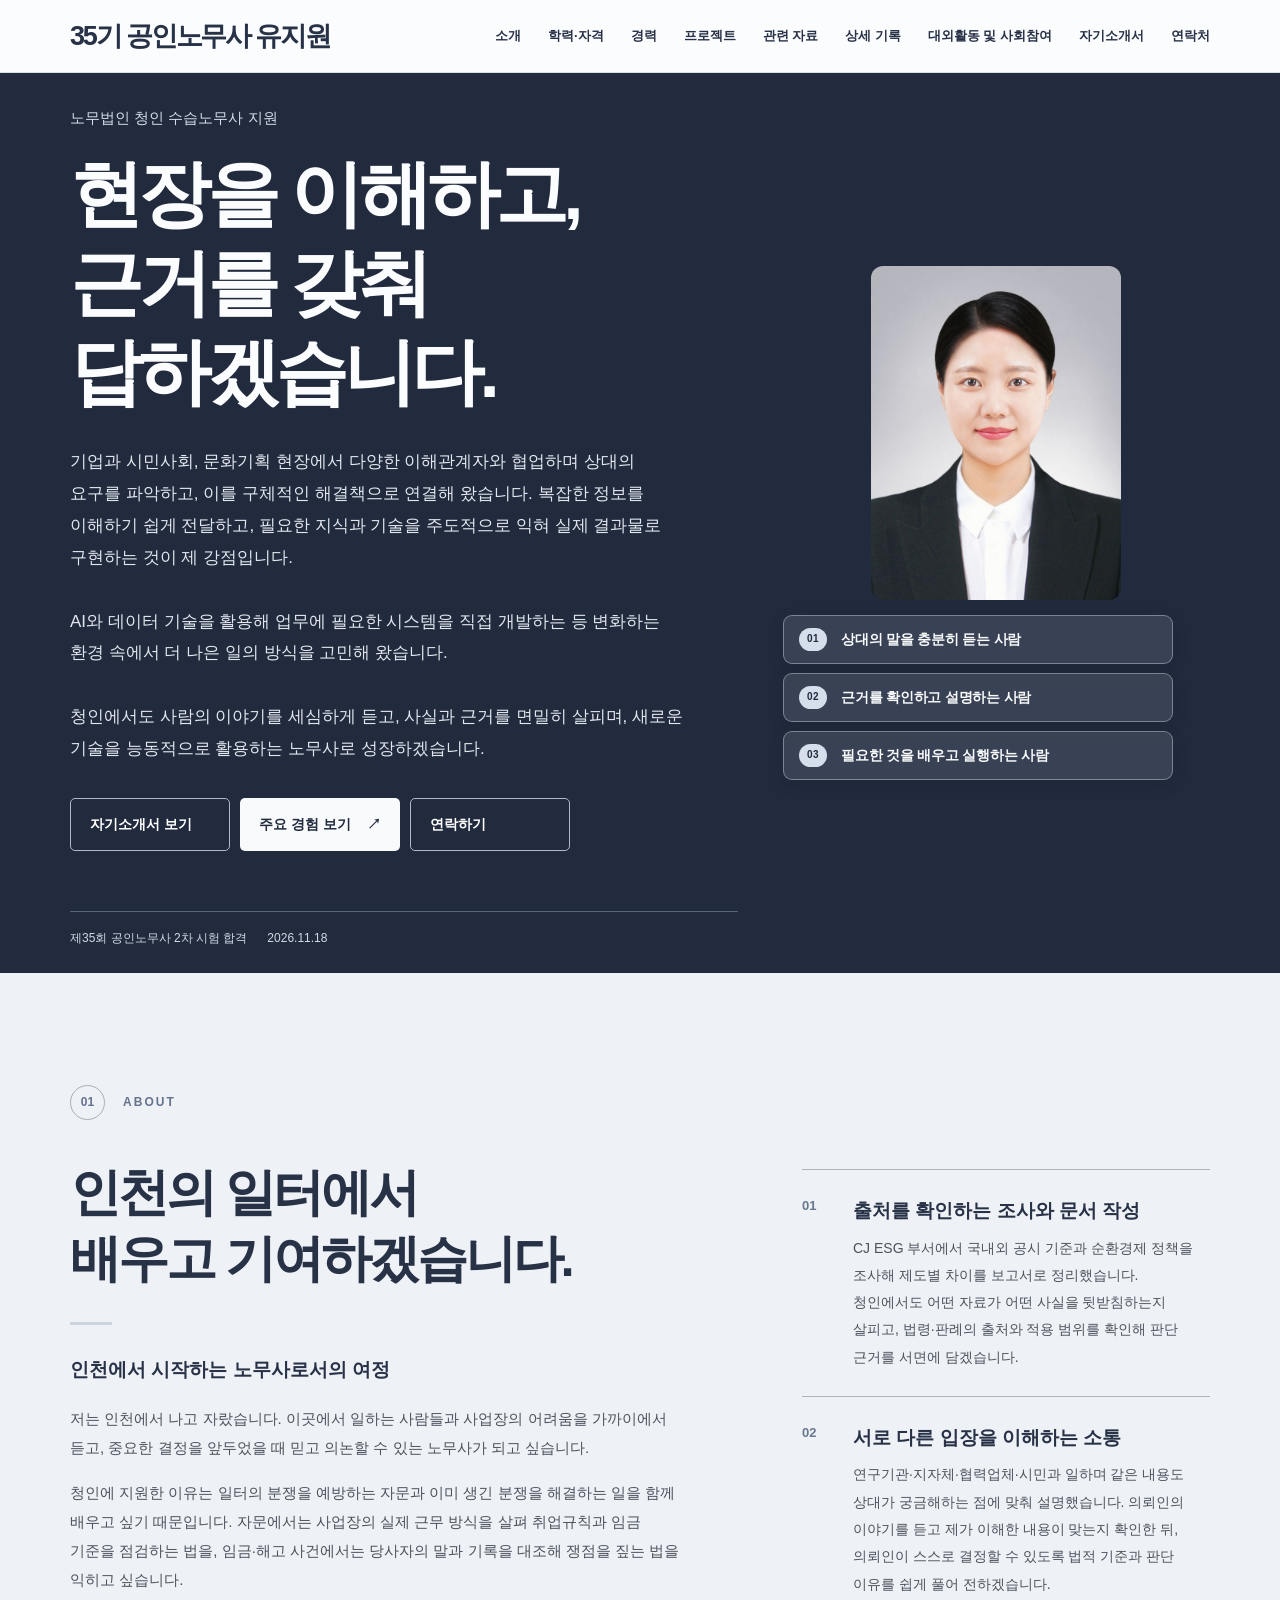
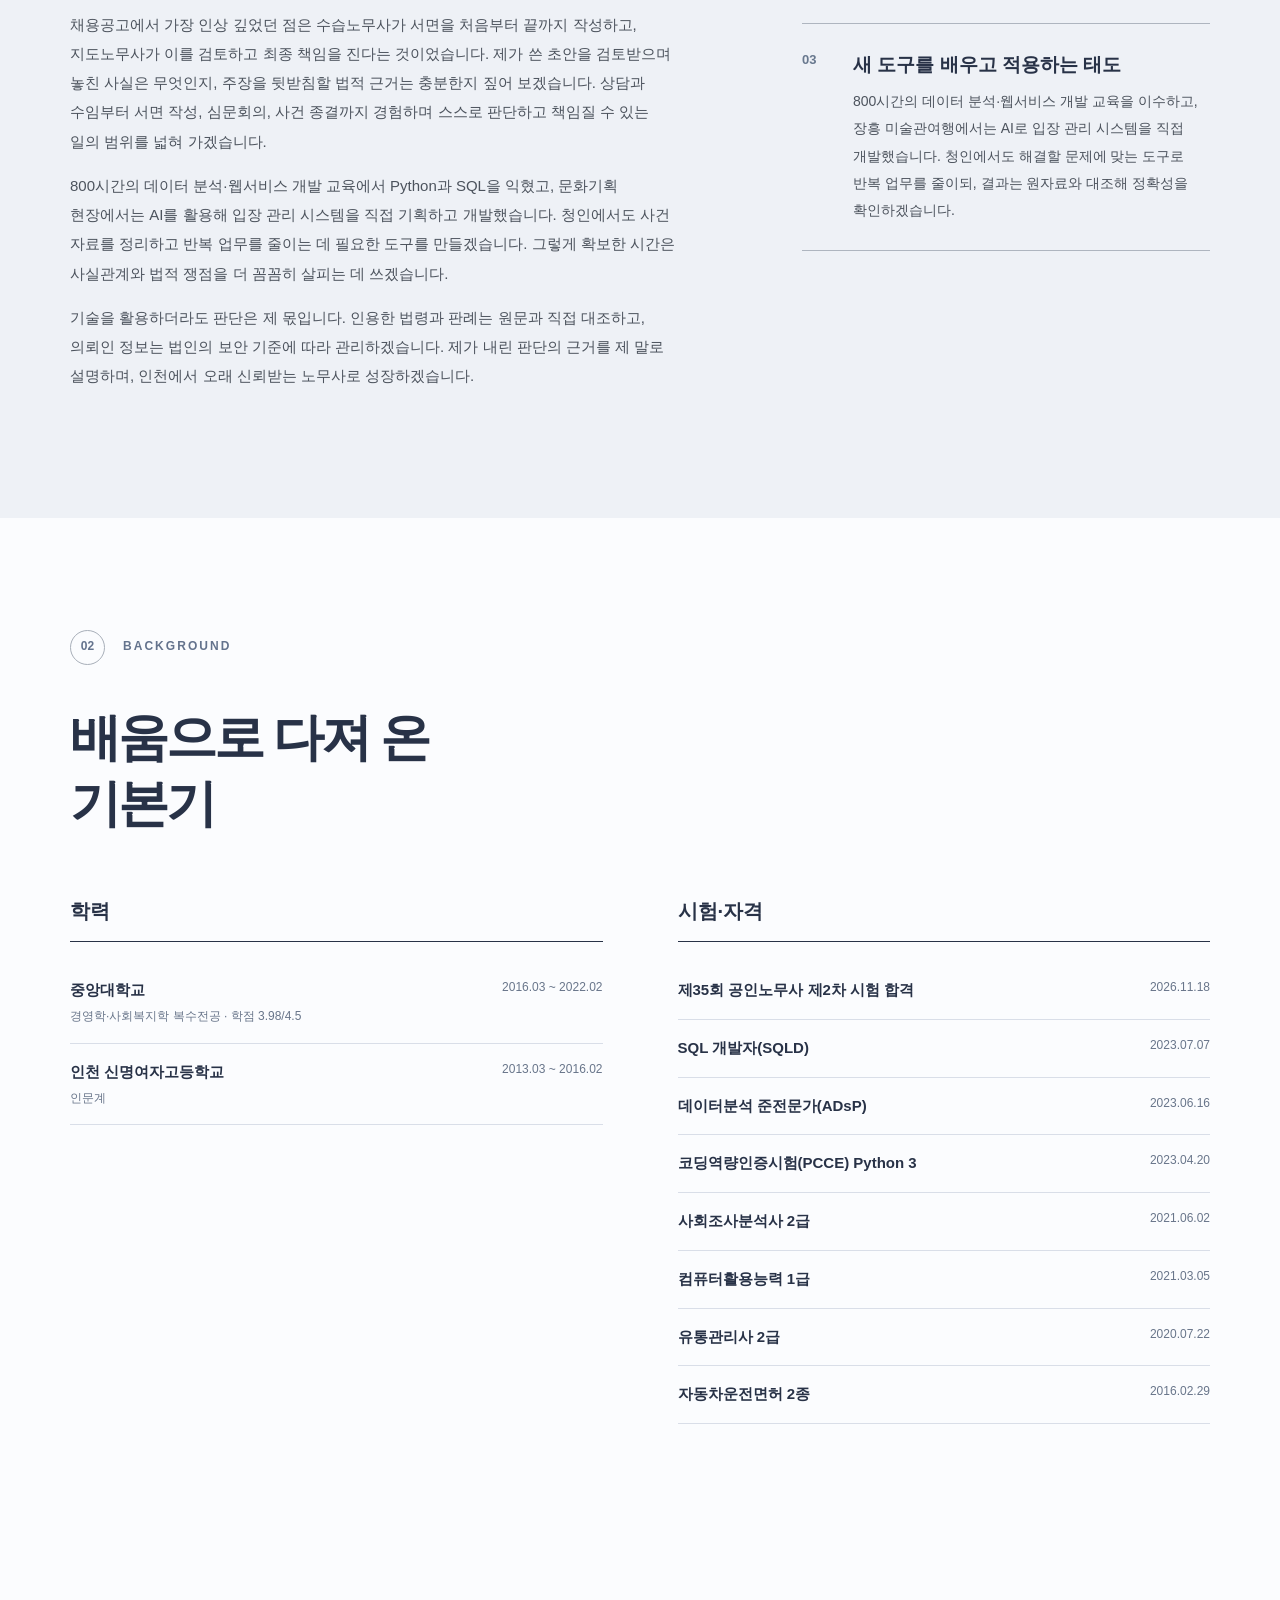
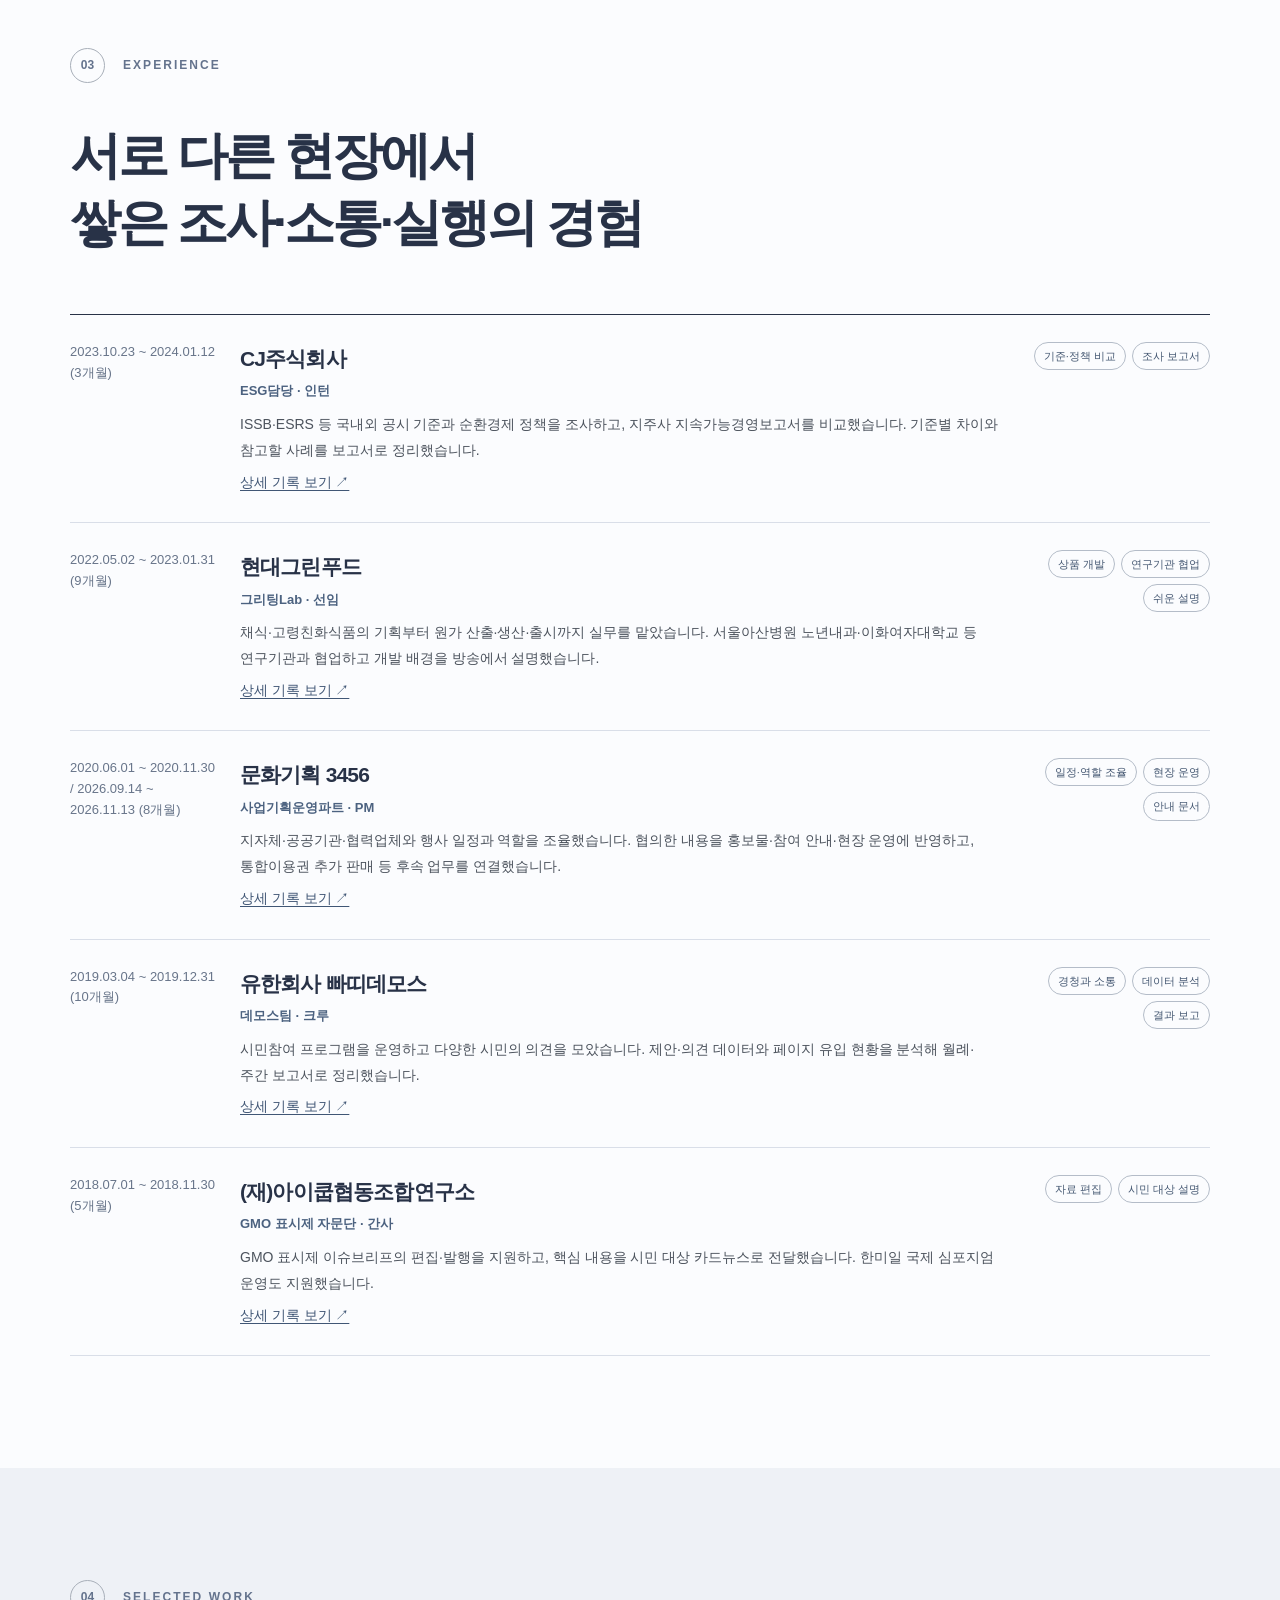
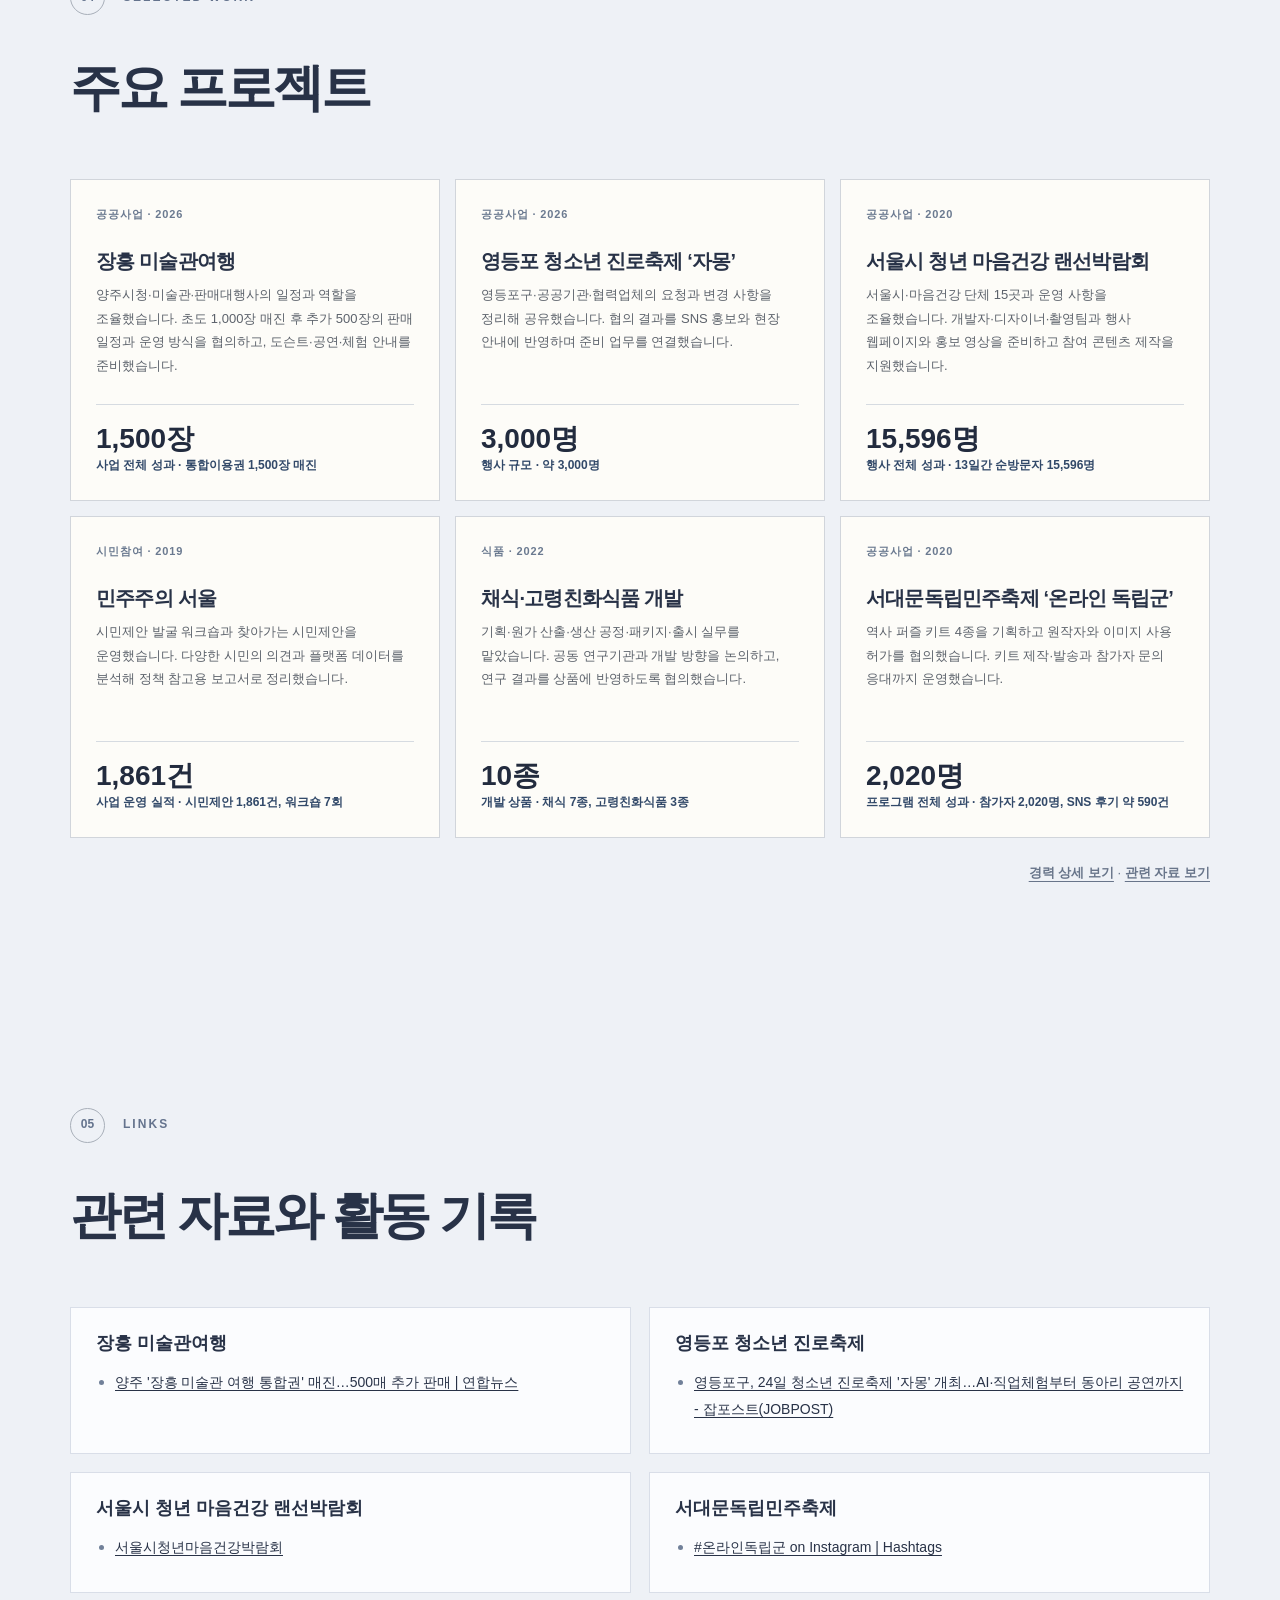
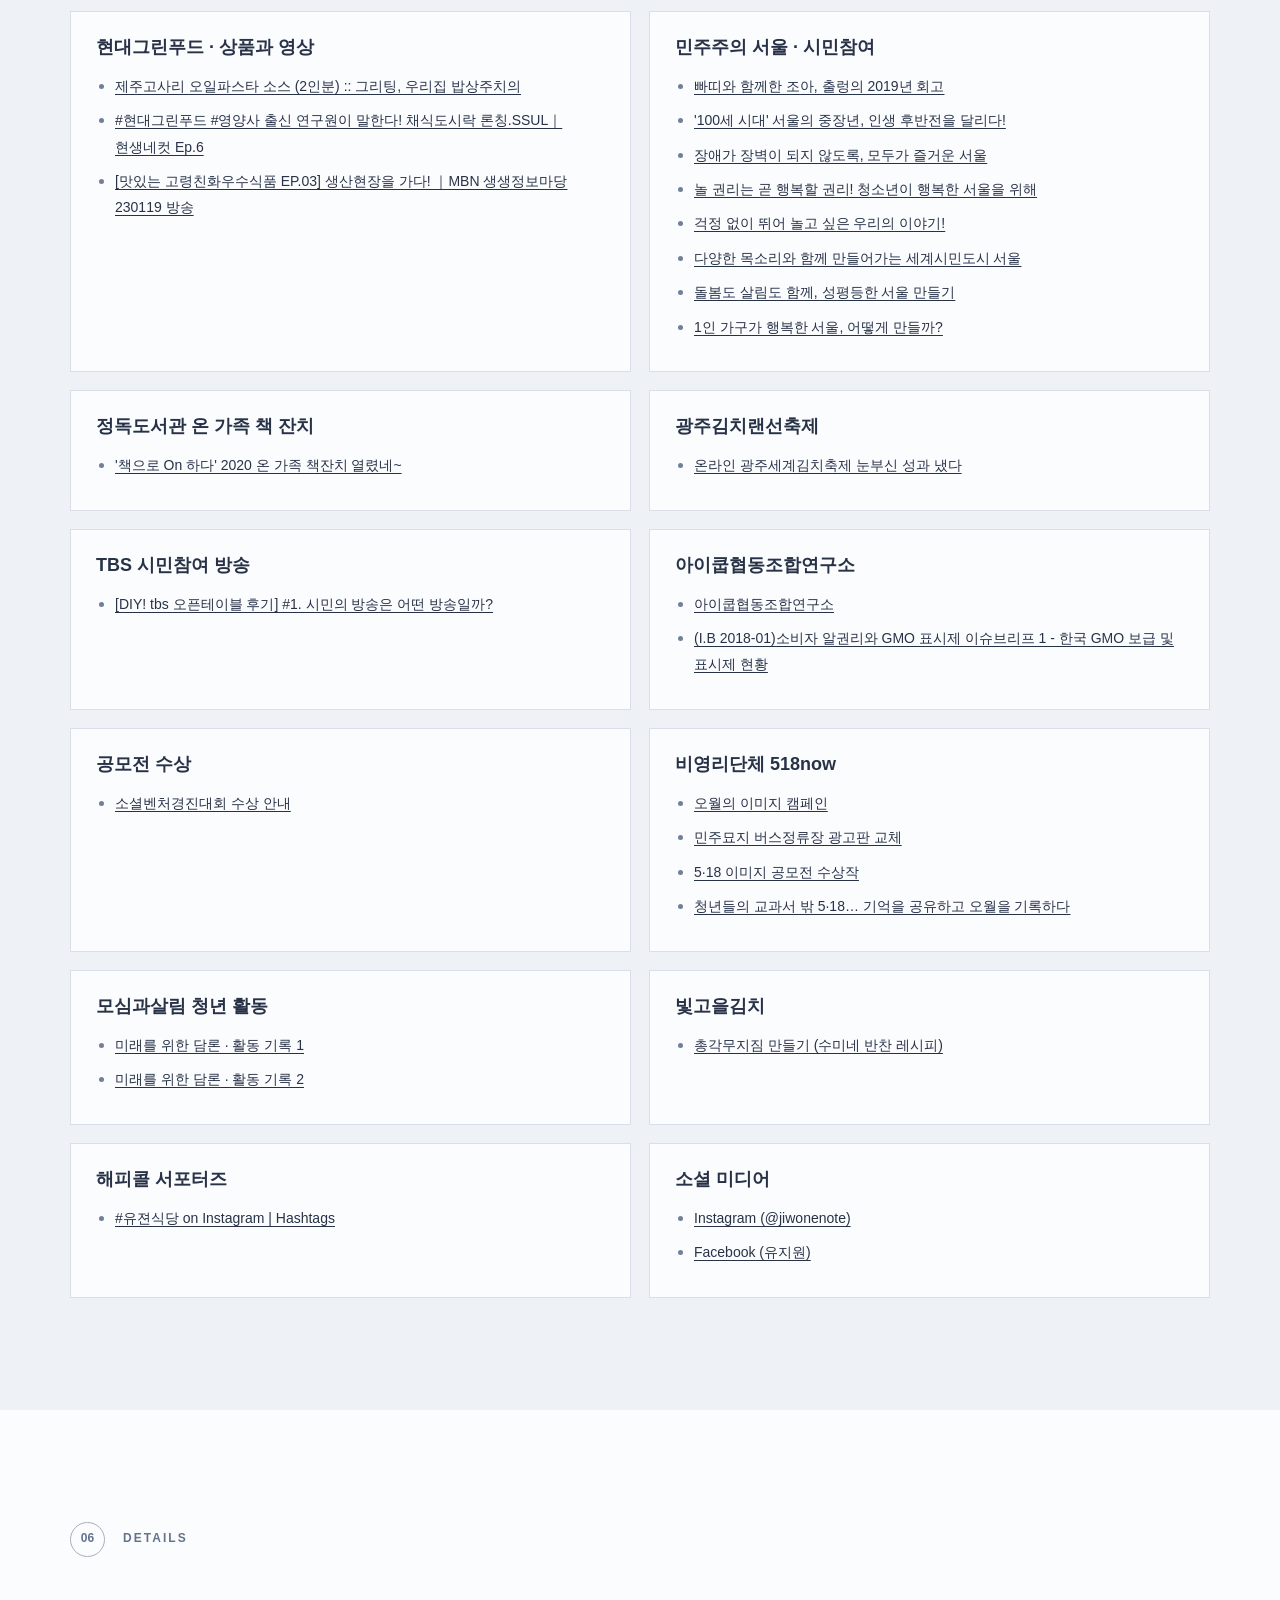
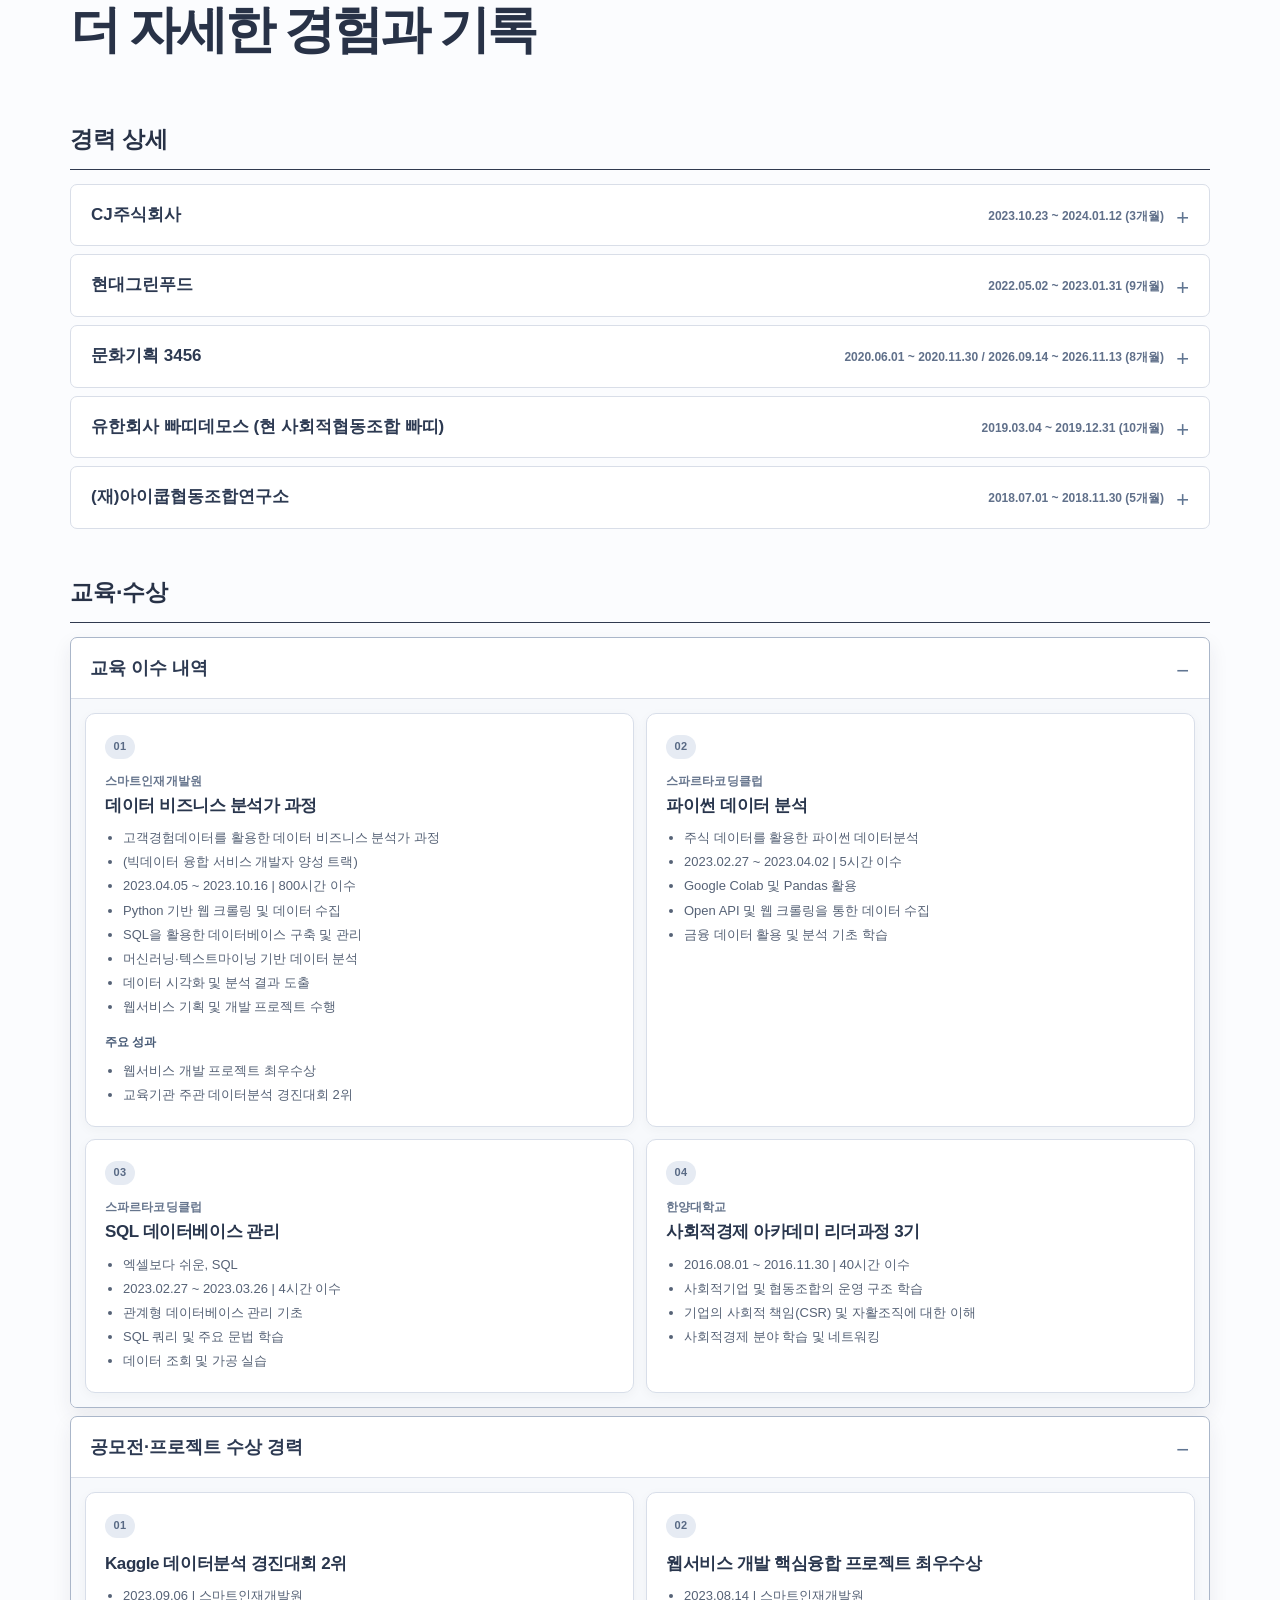
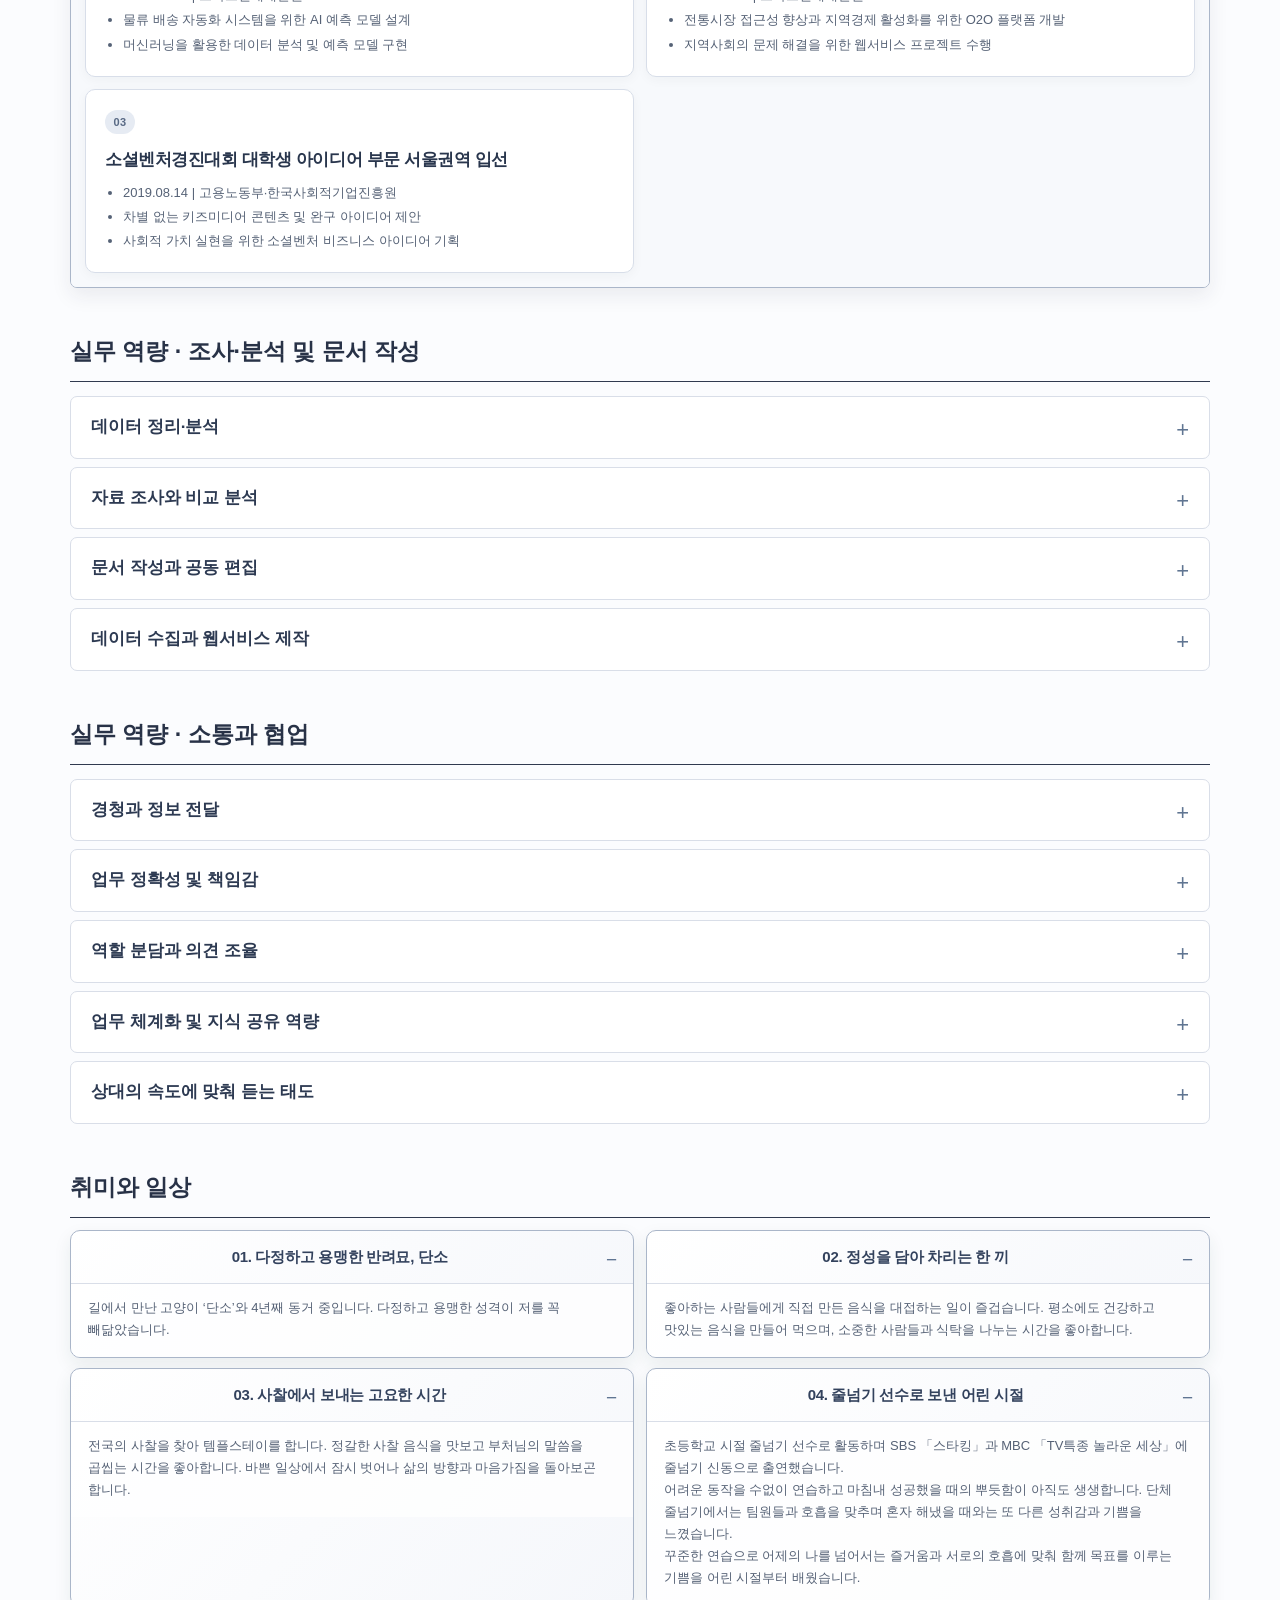
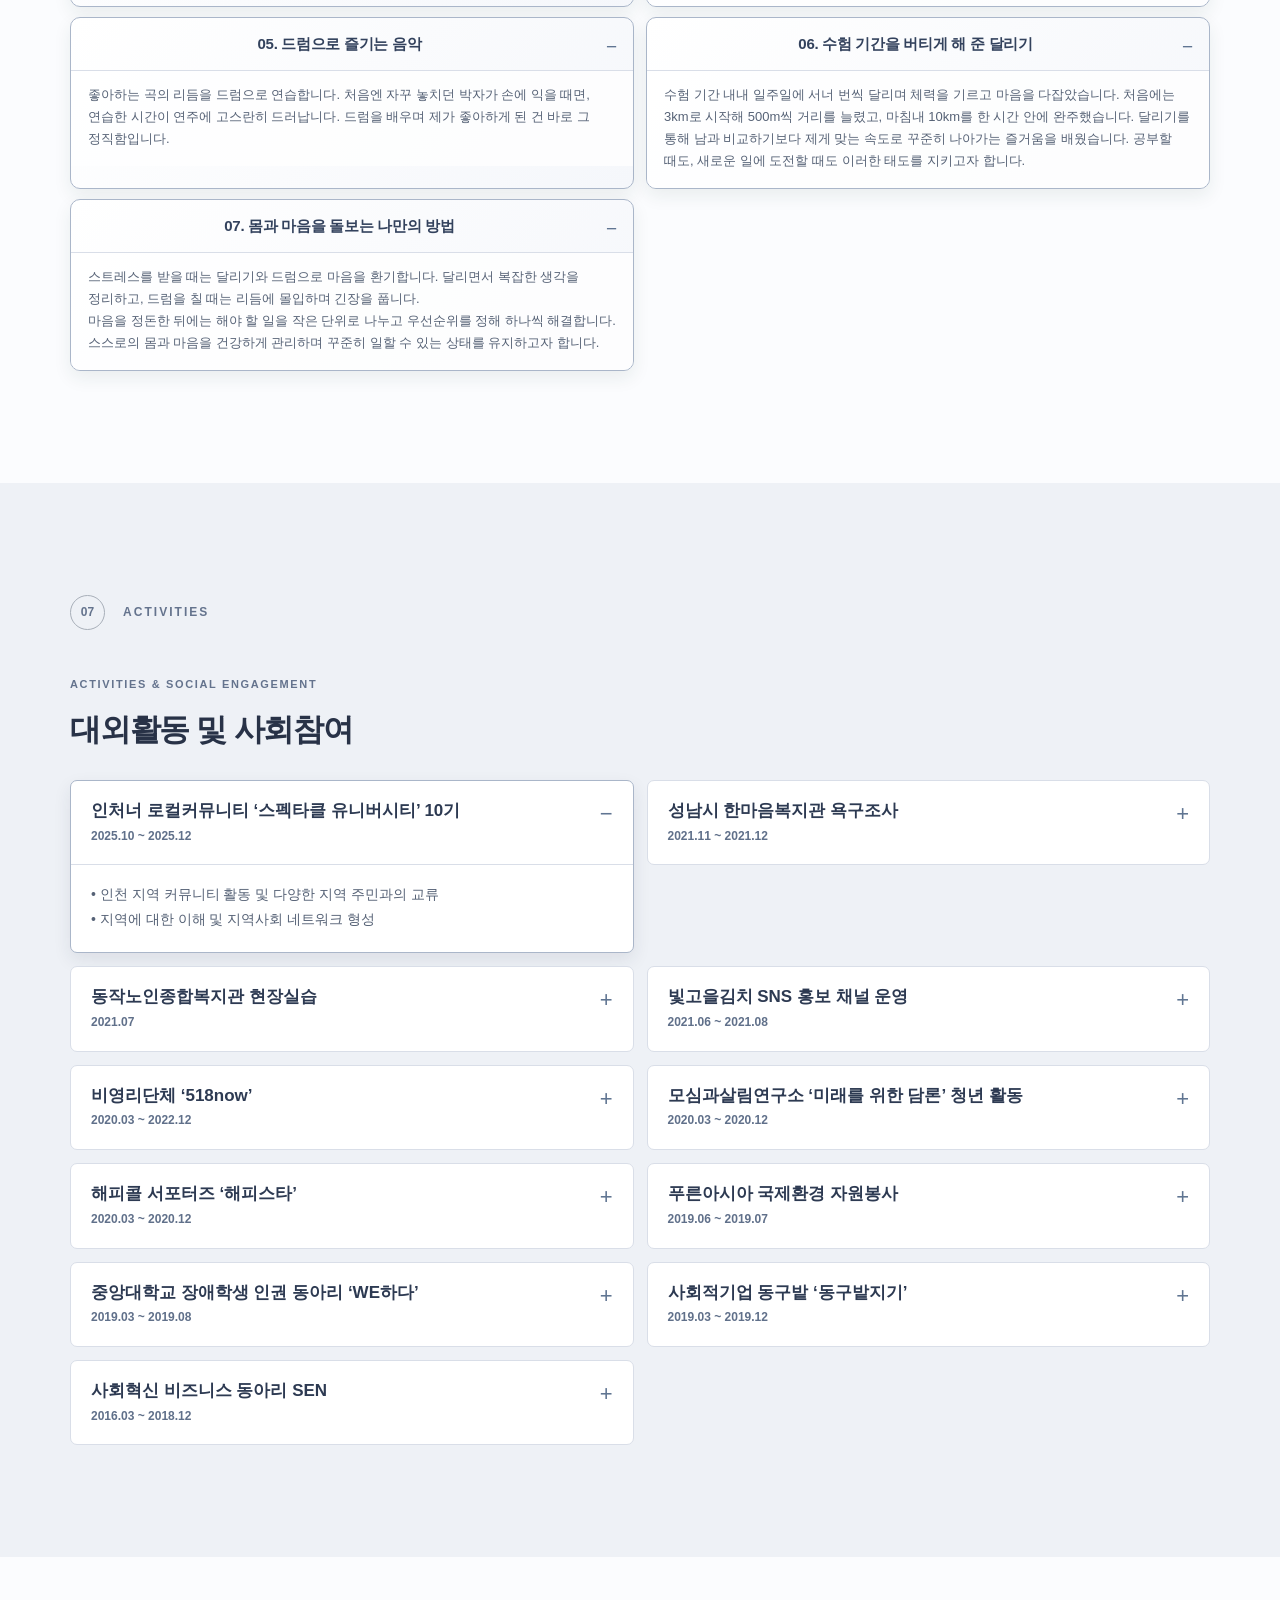
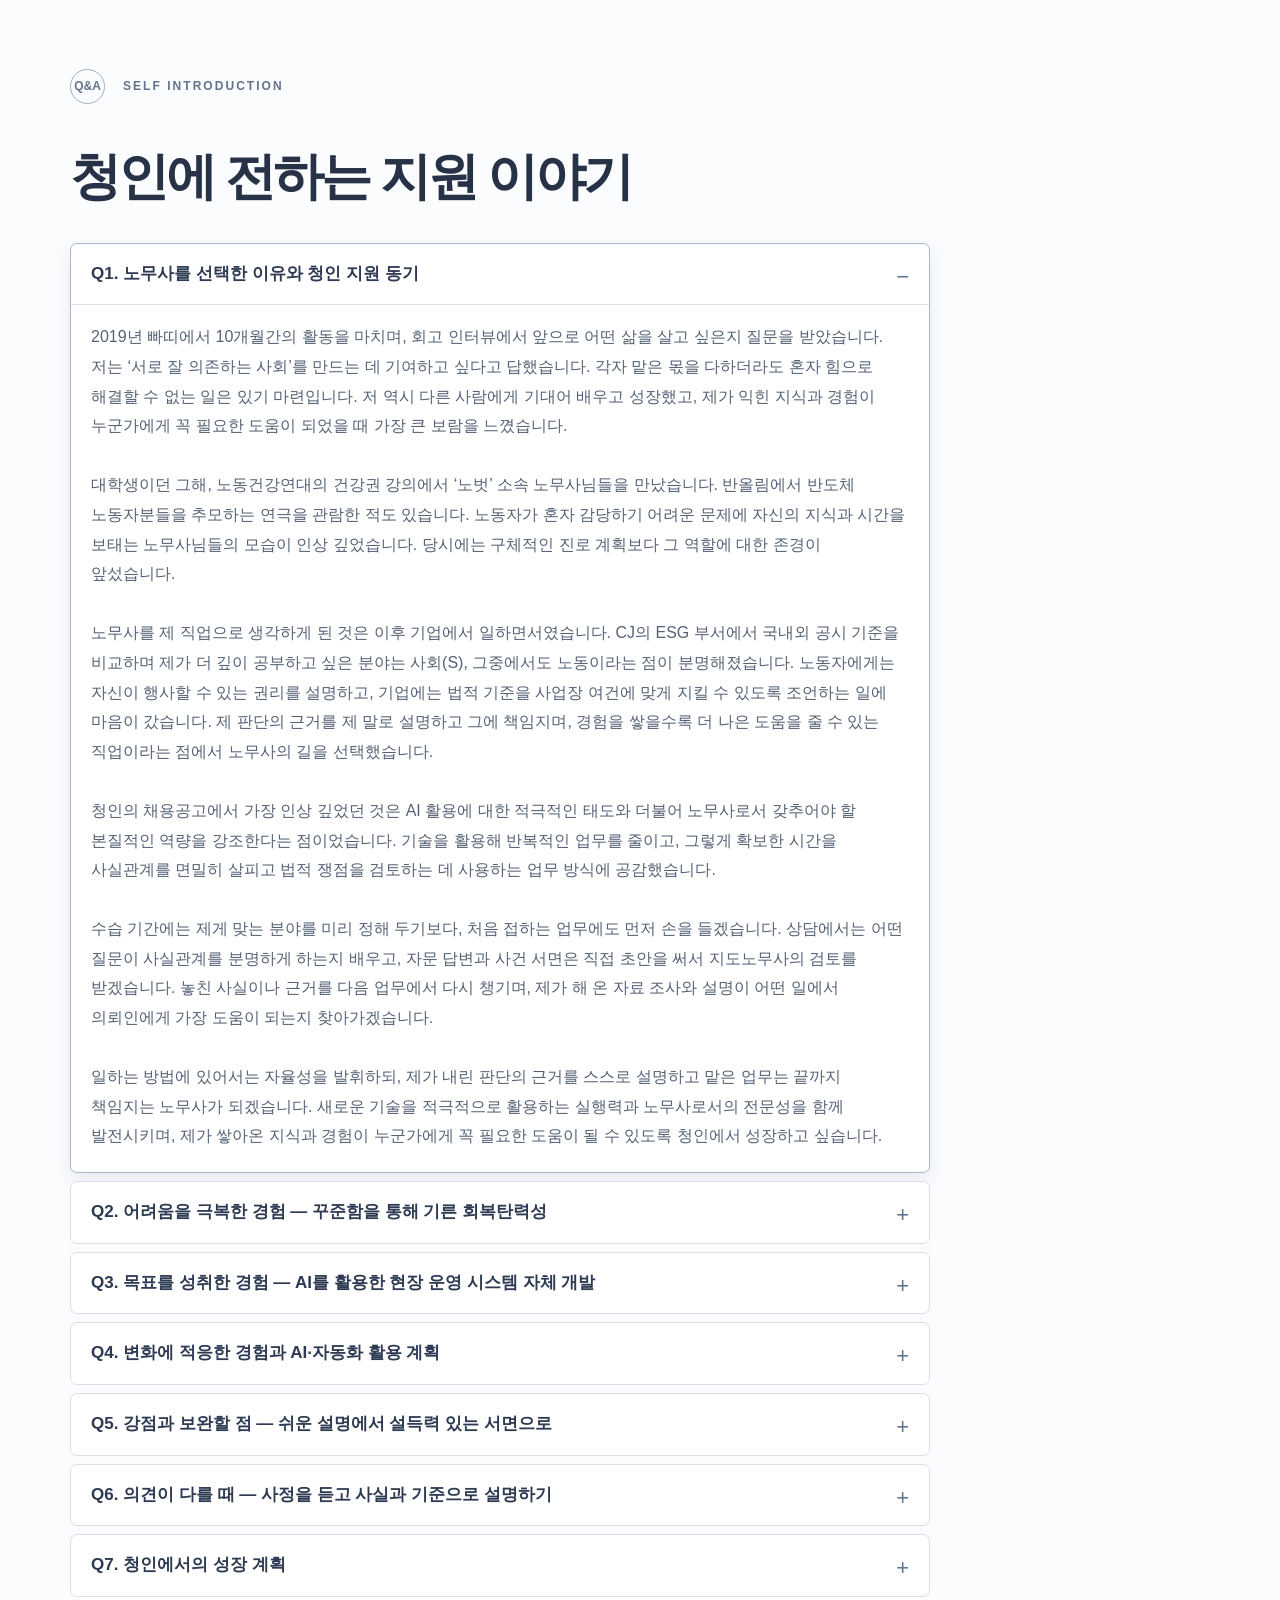
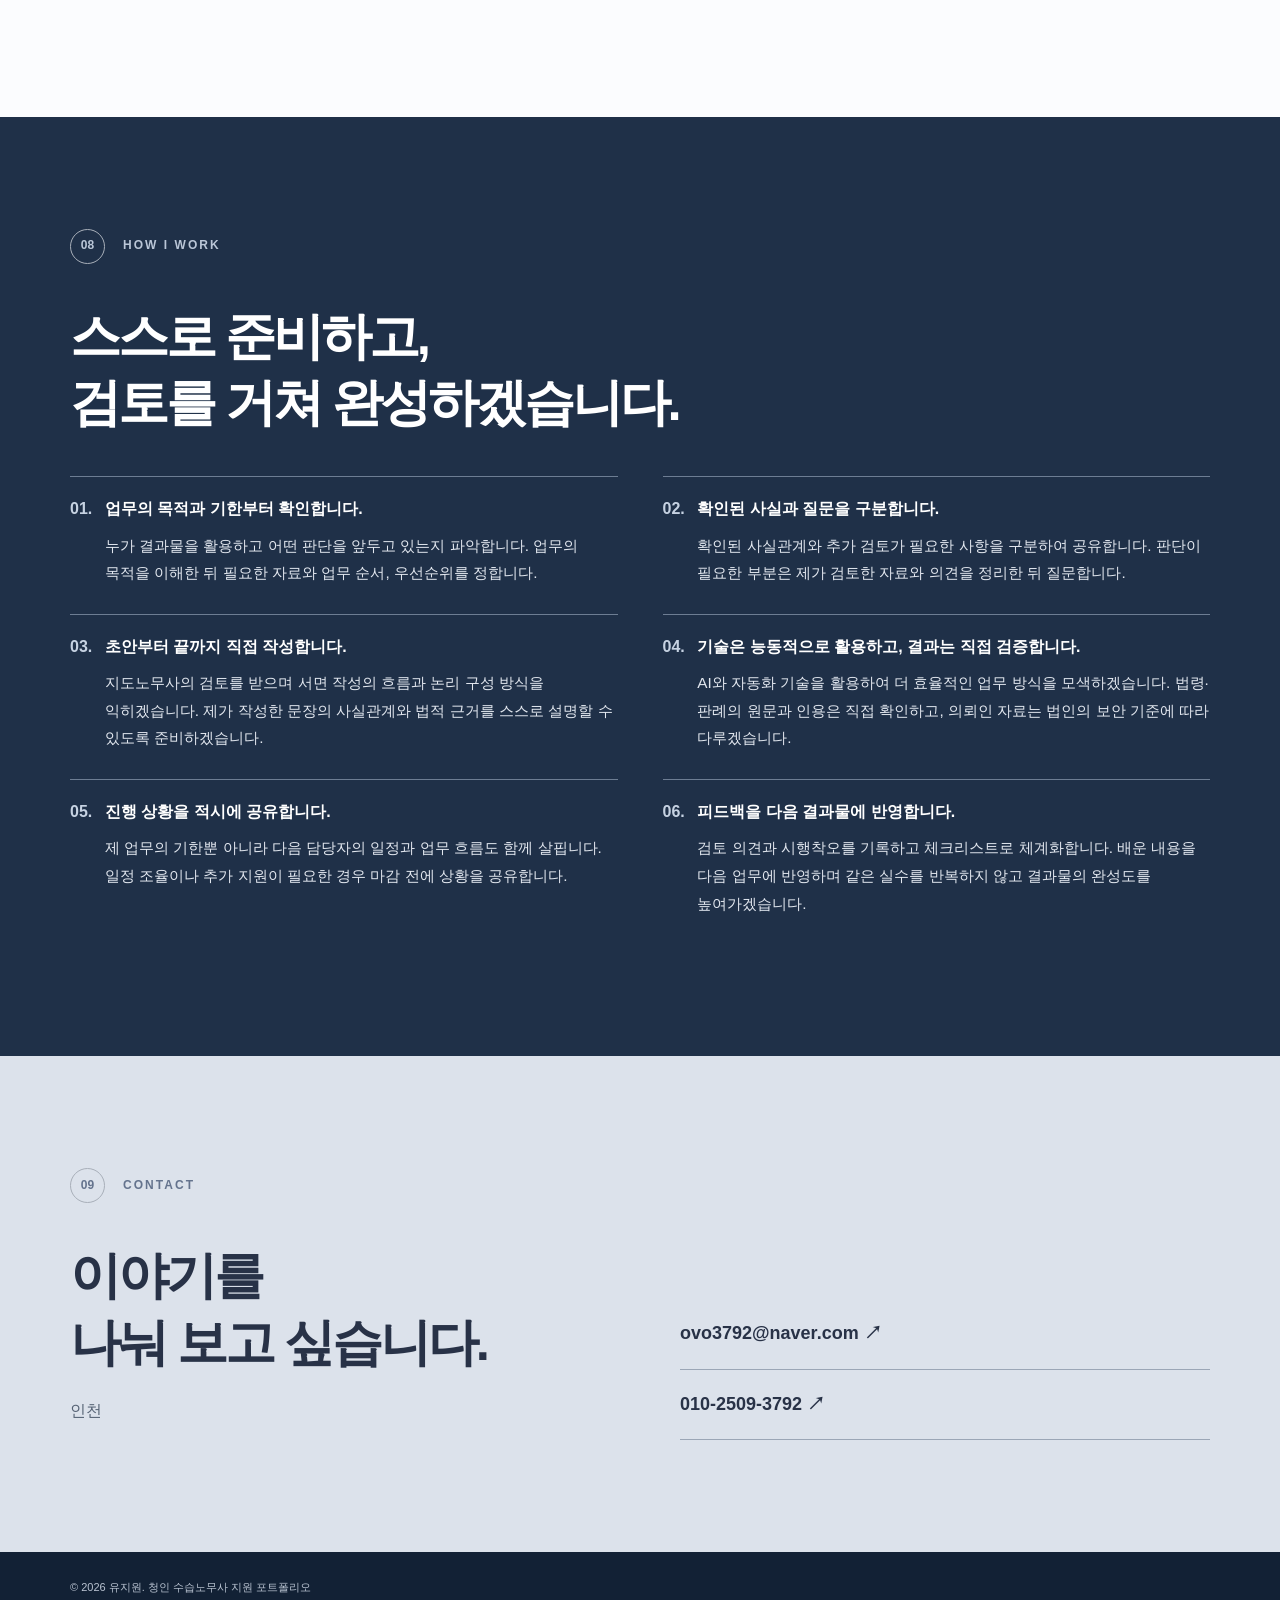
==== commit 8248c258: "Refresh award bullet script" ====
--- a/index.html
+++ b/index.html
@@ -2,4 +2,4 @@
 <html lang="ko"><head><meta charset="utf-8"><meta name="viewport" content="width=device-width, initial-scale=1"><meta name="theme-color" content="#123531"><meta name="description" content="유지원 · 노무법인 청인 수습노무사 지원 포트폴리오"><title>유지원 | 청인 수습노무사 지원 포트폴리오</title><link rel="stylesheet" href="style.css?v=20"></head><body>
 <a class="skip" href="#main">본문으로 이동</a><header class="site-header"><div class="shell topbar"><a class="wordmark" href="#top" aria-label="유지원 포트폴리오 맨 위">유지원</a><nav aria-label="주요 메뉴"><a href="#about">소개</a><a href="#background">학력·자격</a><a href="#career">경력</a><a href="#projects">프로젝트</a><a href="#references">관련 자료</a><a href="#details">상세 기록</a><a href="#activities">대외활동 및 사회참여</a><a href="#essays">자기소개서</a><a href="#contact">연락처</a></nav></div></header>
 <main id="main"><section class="hero" id="top"><div class="shell hero-grid"><div><p class="eyebrow" id="eyebrow"></p><p class="hero-overline" id="hero-role"></p><h1 id="headline"></h1><p class="hero-intro" id="intro"></p><div class="hero-actions"><a class="button secondary" href="#essays">자기소개서 보기</a><a class="button primary" href="#projects">주요 경험 보기 <span aria-hidden="true">↗</span></a><a class="button secondary" id="email-hero" href="#contact">연락하기</a></div><div class="hero-foot"><span id="exam"></span><span id="exam-date"></span></div></div><figure class="hero-person"><img class="profile-portrait" src="jiwon-profile.jpg" alt="유지원 프로필 사진" decoding="async"><figcaption><ul id="profile-traits" aria-label="유지원의 일하는 태도"></ul></figcaption></figure></div></section><section class="section section-cream" id="about"><div class="shell"><div class="section-kicker"><span>01</span><span>ABOUT</span></div><div class="about-grid"><div><h2 class="section-title">인천의 일터에서<br>배우고 기여하겠습니다.</h2><div class="section-rule"></div><p class="about-title" id="about-title"></p><div id="about-paragraphs"></div></div><div class="strength-list" id="strengths"></div></div></div></section><section class="section" id="background"><div class="shell"><div class="section-kicker"><span>02</span><span>BACKGROUND</span></div><div class="heading-row"><h2 class="section-title">배움으로 다져 온<br>기본기</h2></div><div class="background-grid"><div><h3 class="subheading">학력</h3><div id="education-list"></div></div><div><h3 class="subheading">시험·자격</h3><div id="credentials-list"></div></div></div></div></section><section class="section" id="career"><div class="shell"><div class="section-kicker"><span>03</span><span>EXPERIENCE</span></div><div class="heading-row"><h2 class="section-title">서로 다른 현장에서<br>쌓은 조사·소통·실행의 경험</h2></div><div class="career-list" id="career-list"></div></div></section><section class="section section-cream" id="projects"><div class="shell"><div class="section-kicker"><span>04</span><span>SELECTED WORK</span></div><div class="heading-row"><h2 class="section-title">주요 프로젝트</h2></div><div class="project-grid" id="project-grid"></div><p class="source-note"><a href="#details">경력 상세 보기</a> · <a href="#references">관련 자료 보기</a></p></div></section><section class="section section-cream" id="references"><div class="shell"><div class="section-kicker"><span>05</span><span>LINKS</span></div><div class="heading-row"><h2 class="section-title">관련 자료와 활동 기록</h2></div><div class="reference-grid" id="reference-grid"></div></div></section><section class="section" id="details"><div class="shell"><div class="section-kicker"><span>06</span><span>DETAILS</span></div><div class="heading-row"><h2 class="section-title">더 자세한 경험과 기록</h2></div><div class="detail-groups" id="detail-groups"></div></div></section><section class="section section-cream" id="activities" aria-labelledby="activities-title"><div class="shell"><div class="section-kicker"><span>07</span><span>ACTIVITIES</span></div><div class="activity-section standalone-activity"><div class="activity-heading"><div><span class="activity-kicker">ACTIVITIES &amp; SOCIAL ENGAGEMENT</span><h3 id="activities-title">대외활동 및 사회참여</h3></div></div><div class="activity-grid" id="activity-list"></div></div></div></section><section class="section" id="essays" aria-labelledby="essay-heading"><div class="shell"><div class="section-kicker"><span>Q&amp;A</span><span>SELF INTRODUCTION</span></div><h2 id="essay-heading" class="section-title">청인에 전하는 지원 이야기</h2><div id="essay-list"></div></div></section><section class="section section-deep" id="approach"><div class="shell"><div class="section-kicker"><span>08</span><span>HOW I WORK</span></div><h2 class="section-title">스스로 준비하고,<br>검토를 거쳐 완성하겠습니다.</h2><ol class="approach-list" id="work-style"></ol></div></section><section class="section contact" id="contact"><div class="shell contact-grid"><div><div class="section-kicker"><span>09</span><span>CONTACT</span></div><h2 class="section-title">이야기를<br>나눠 보고 싶습니다.</h2><p id="contact-location"></p></div><div class="contact-links"><a id="contact-email"></a><a id="contact-phone"></a></div></div></section></main><footer class="site-footer"><div class="shell"><span>© <span id="year"></span> 유지원. 청인 수습노무사 지원 포트폴리오</span></div></footer>
-<script src="site.js?v=16" defer></script></body></html>
+<script src="site.js?v=17" defer></script></body></html>
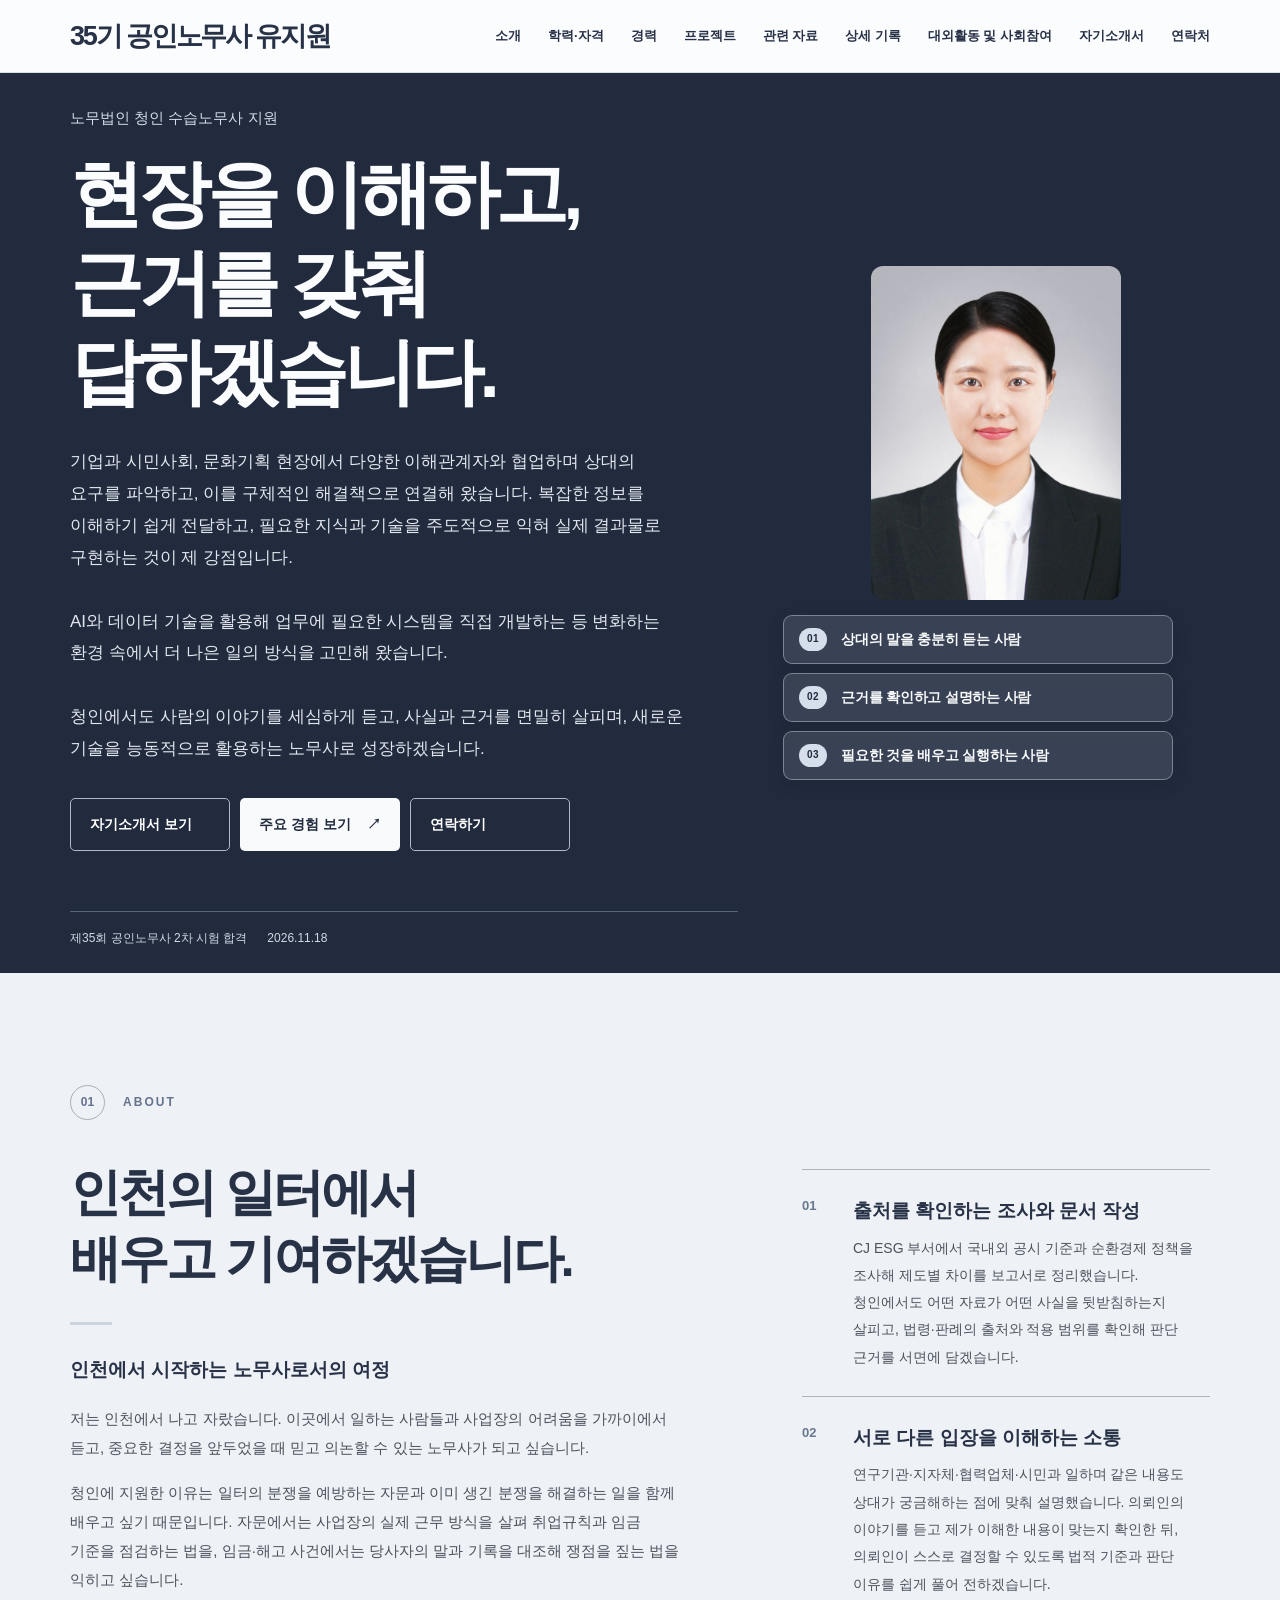
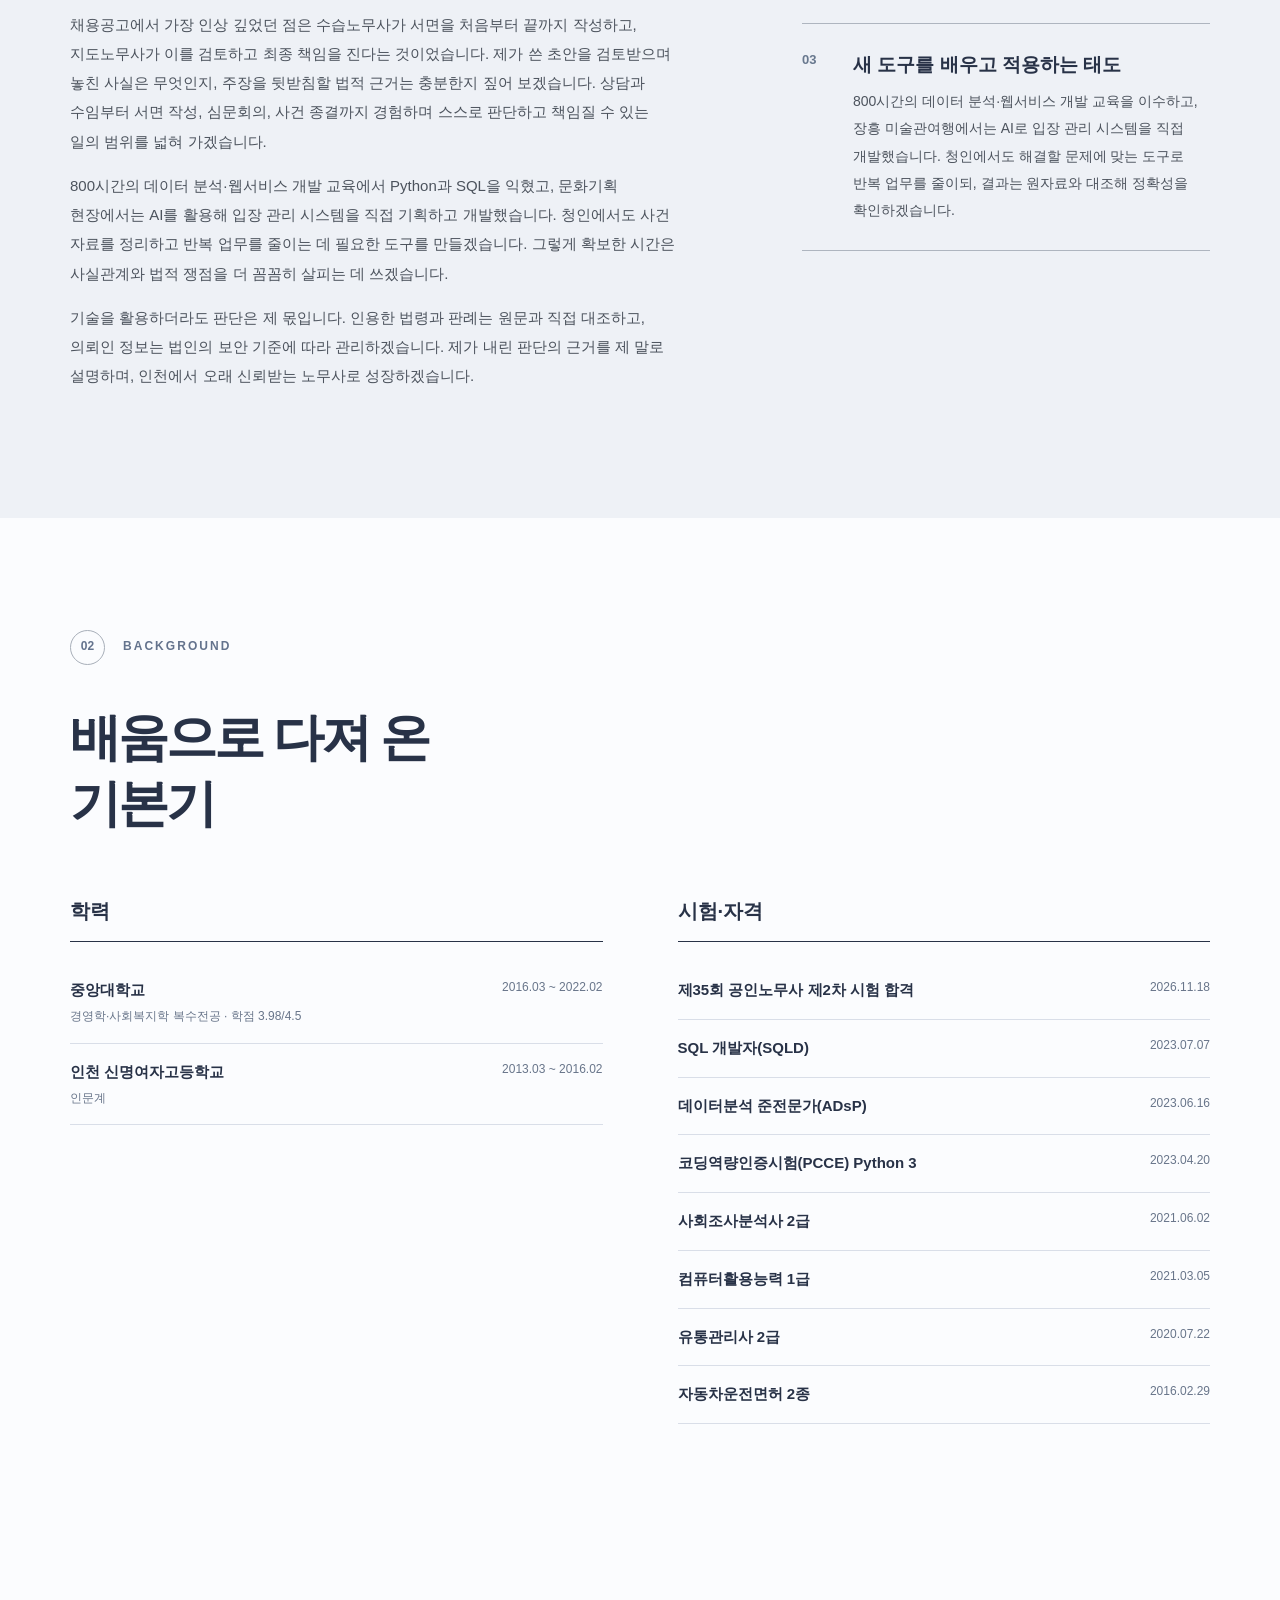
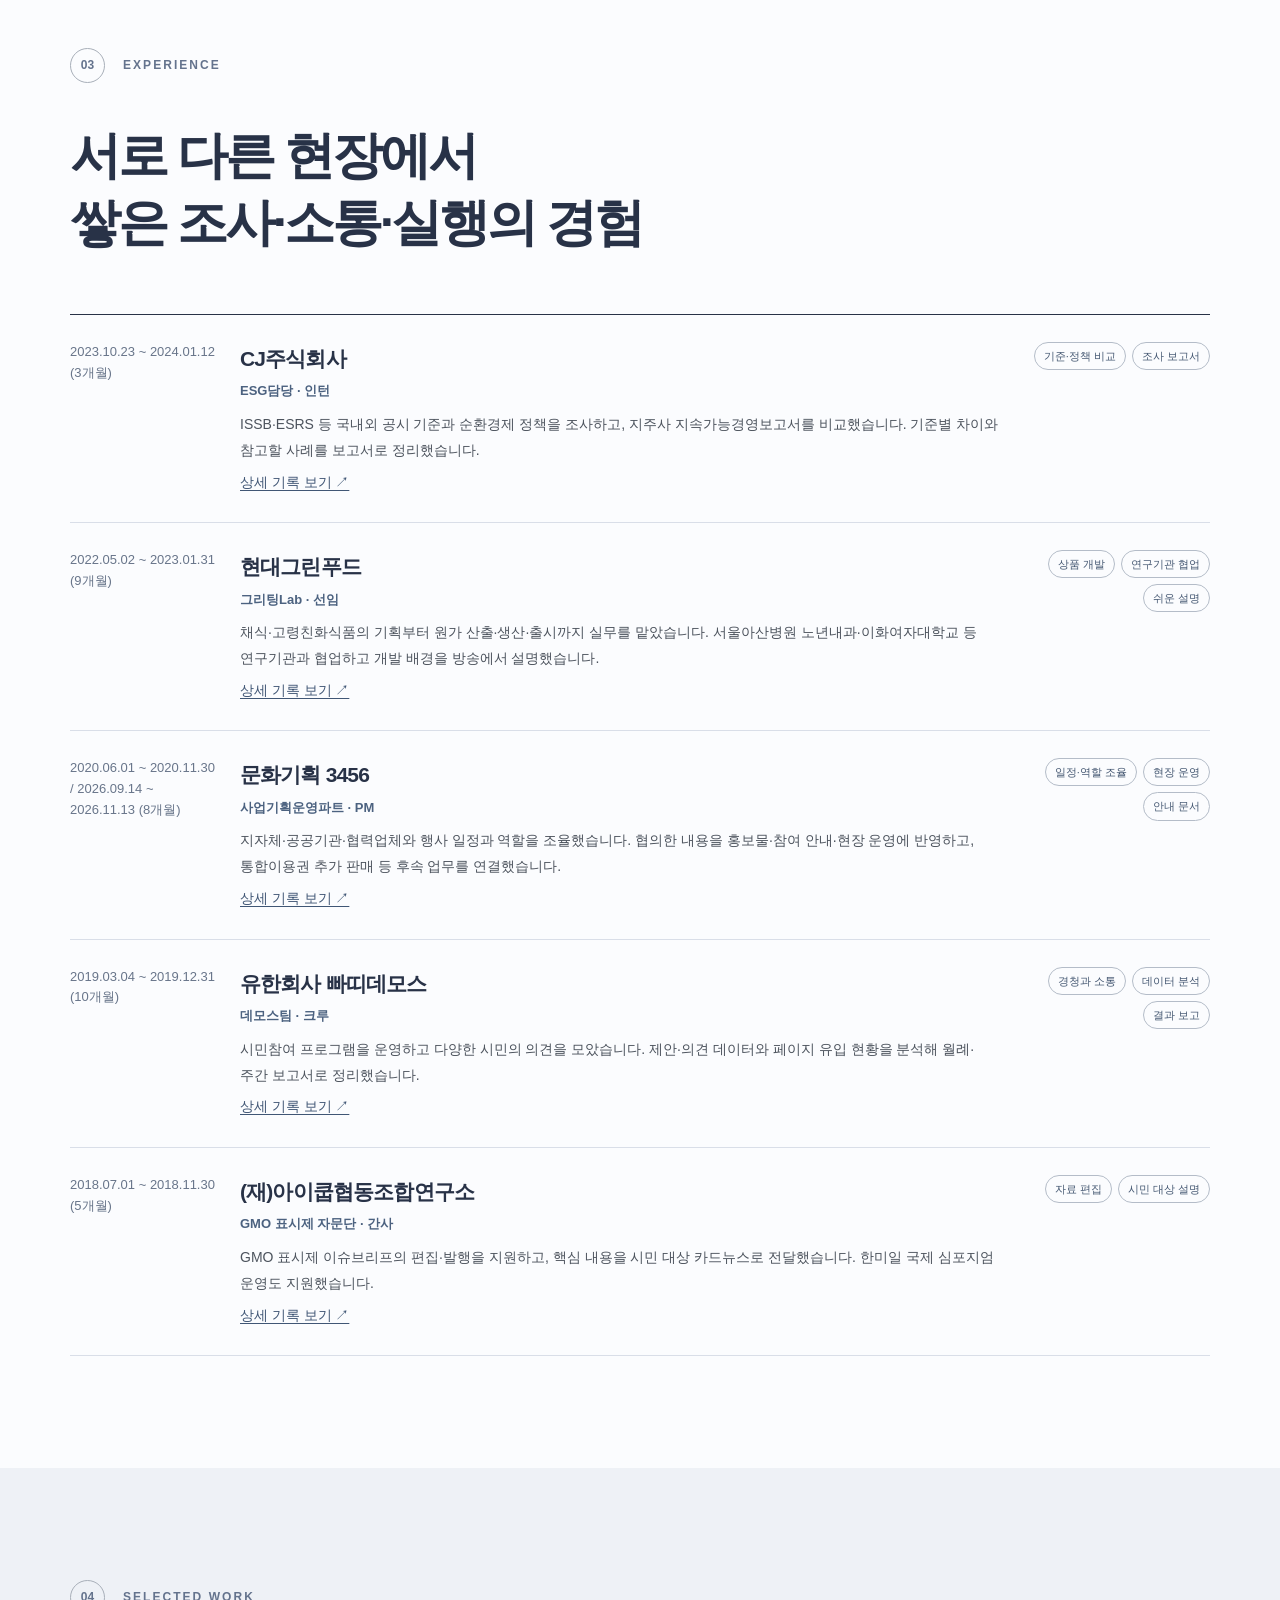
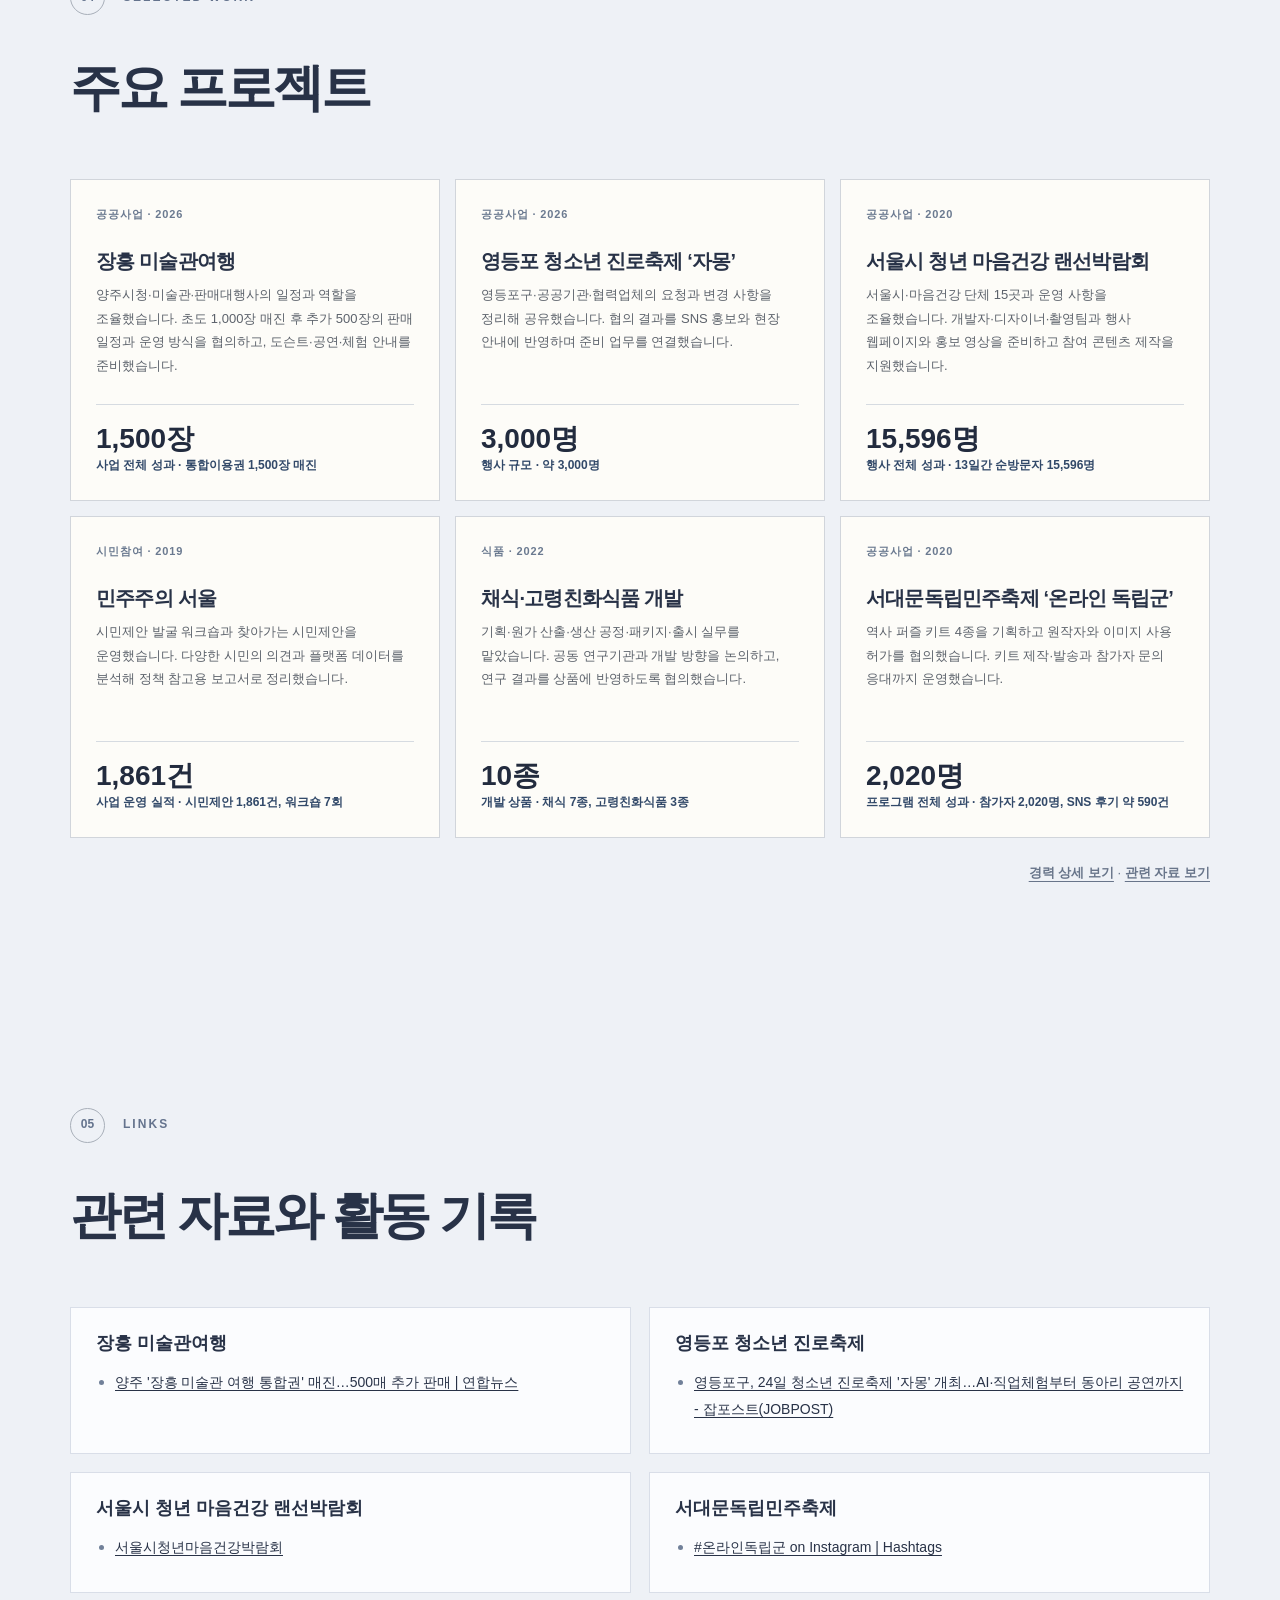
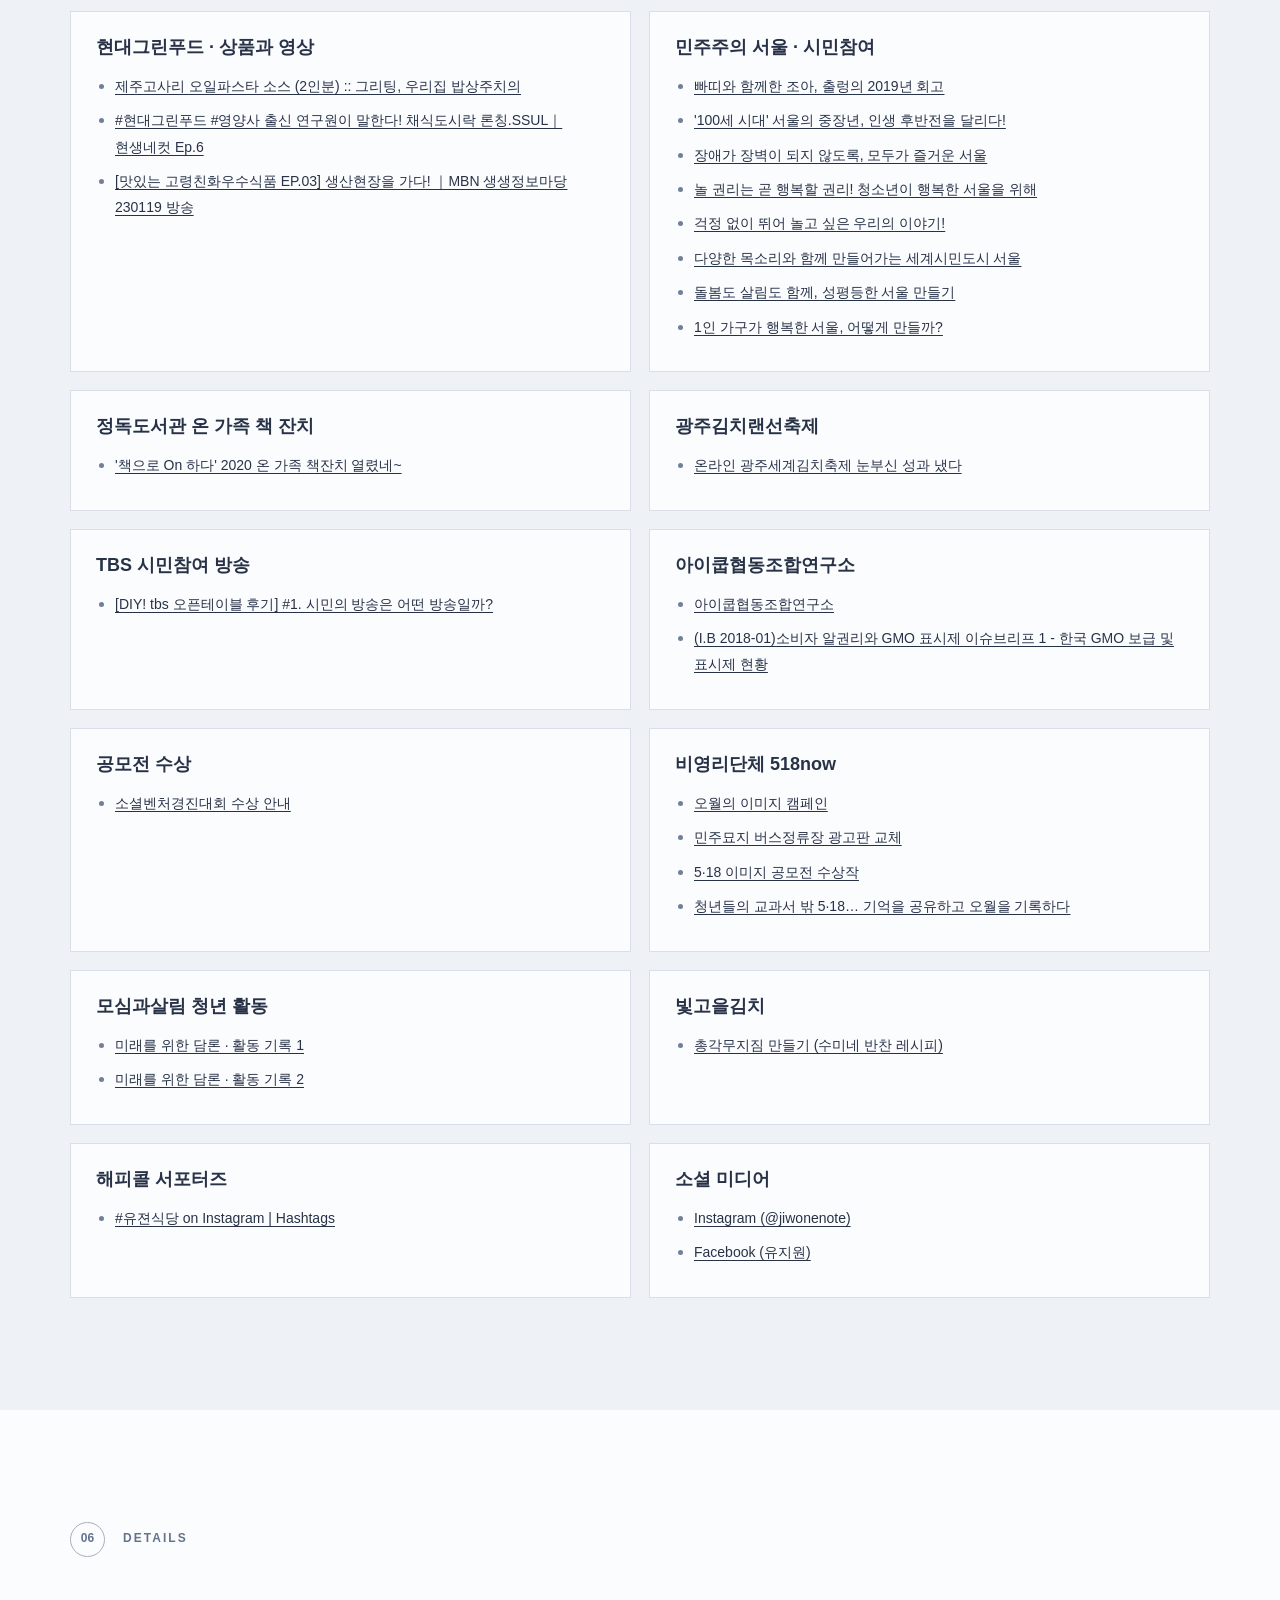
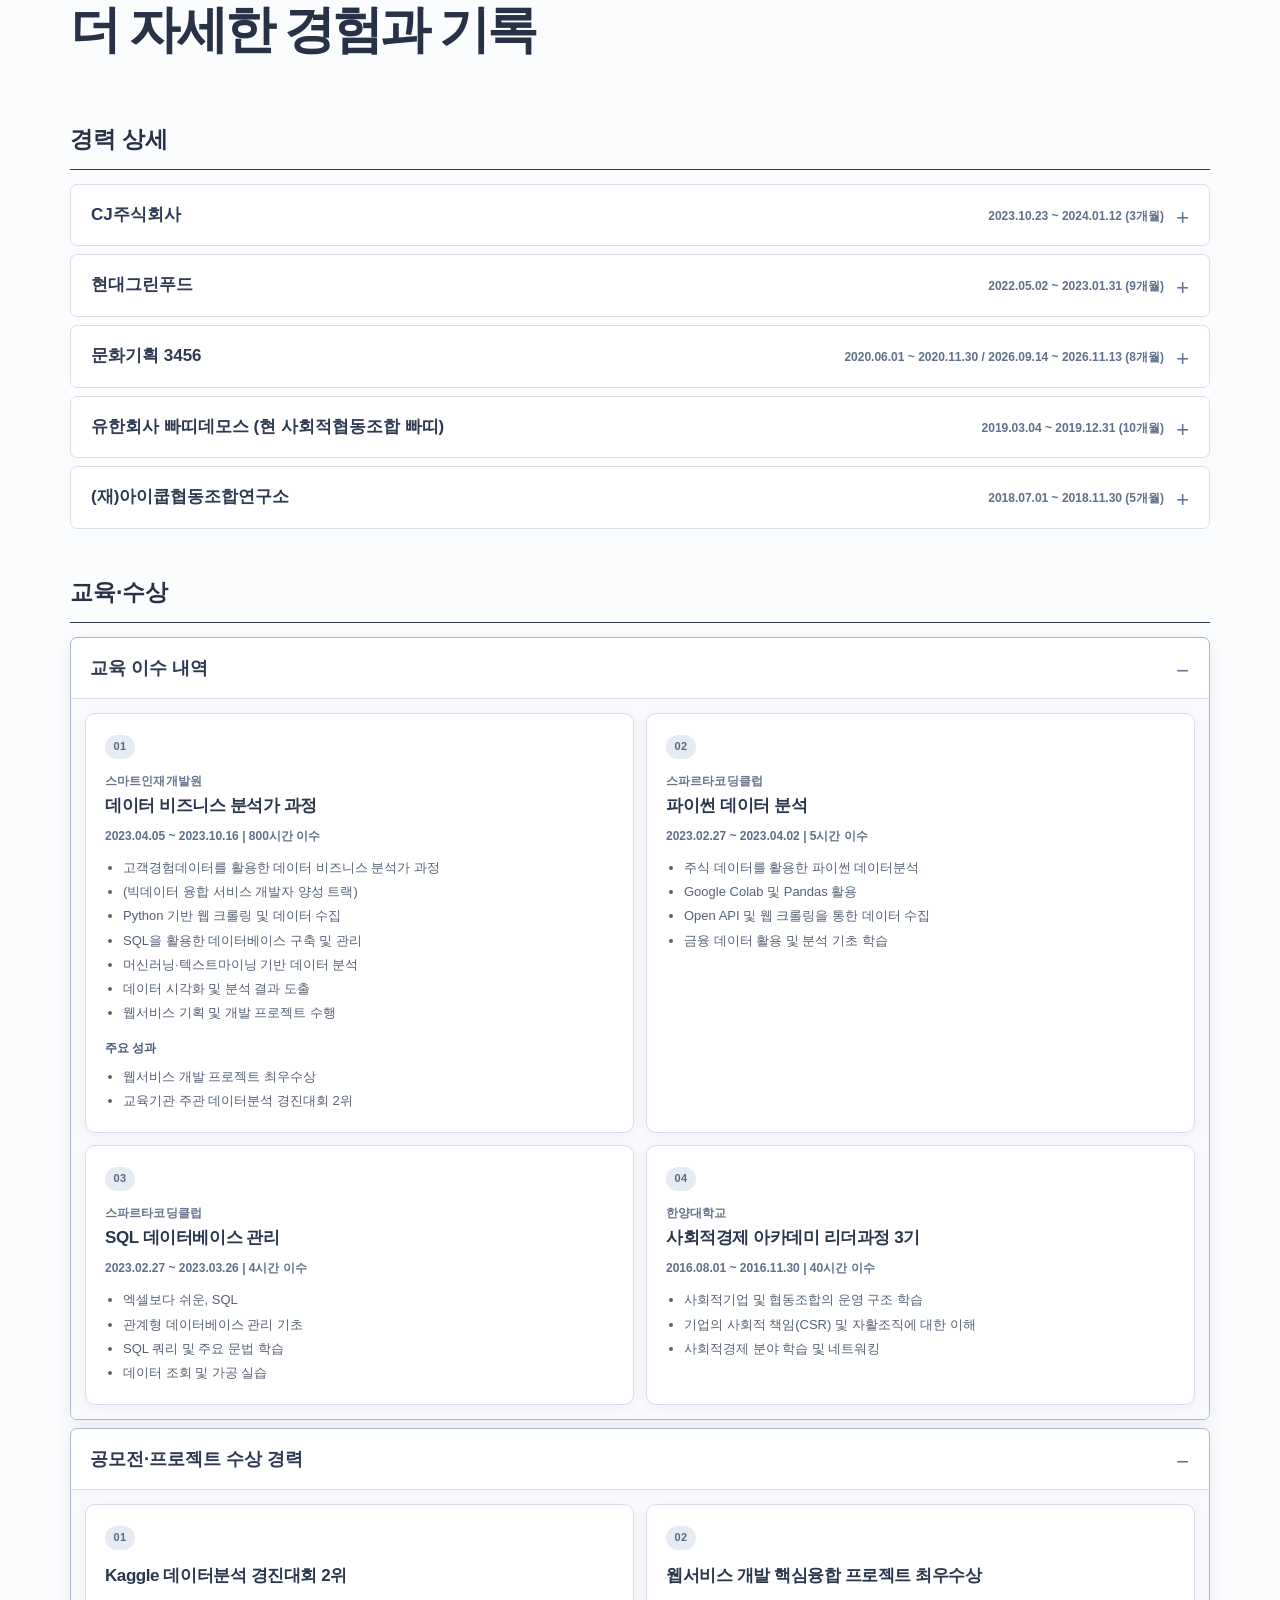
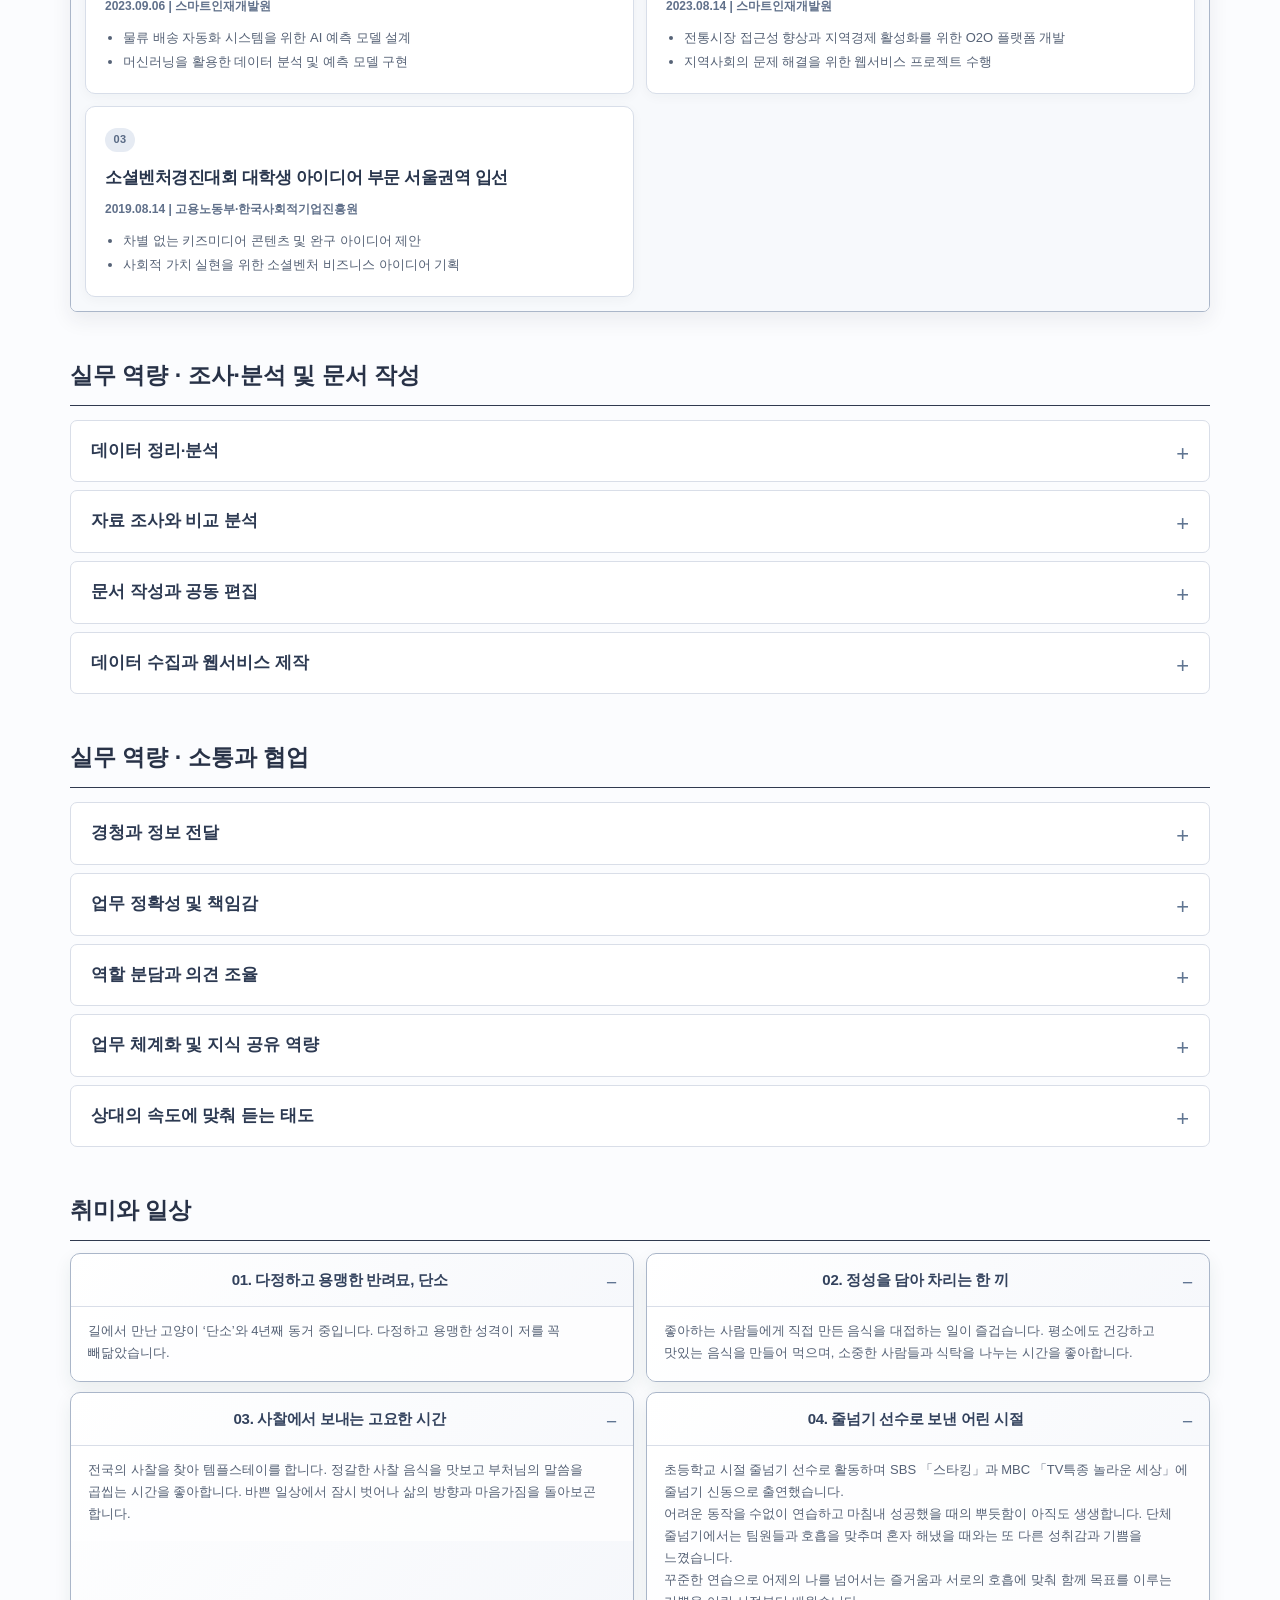
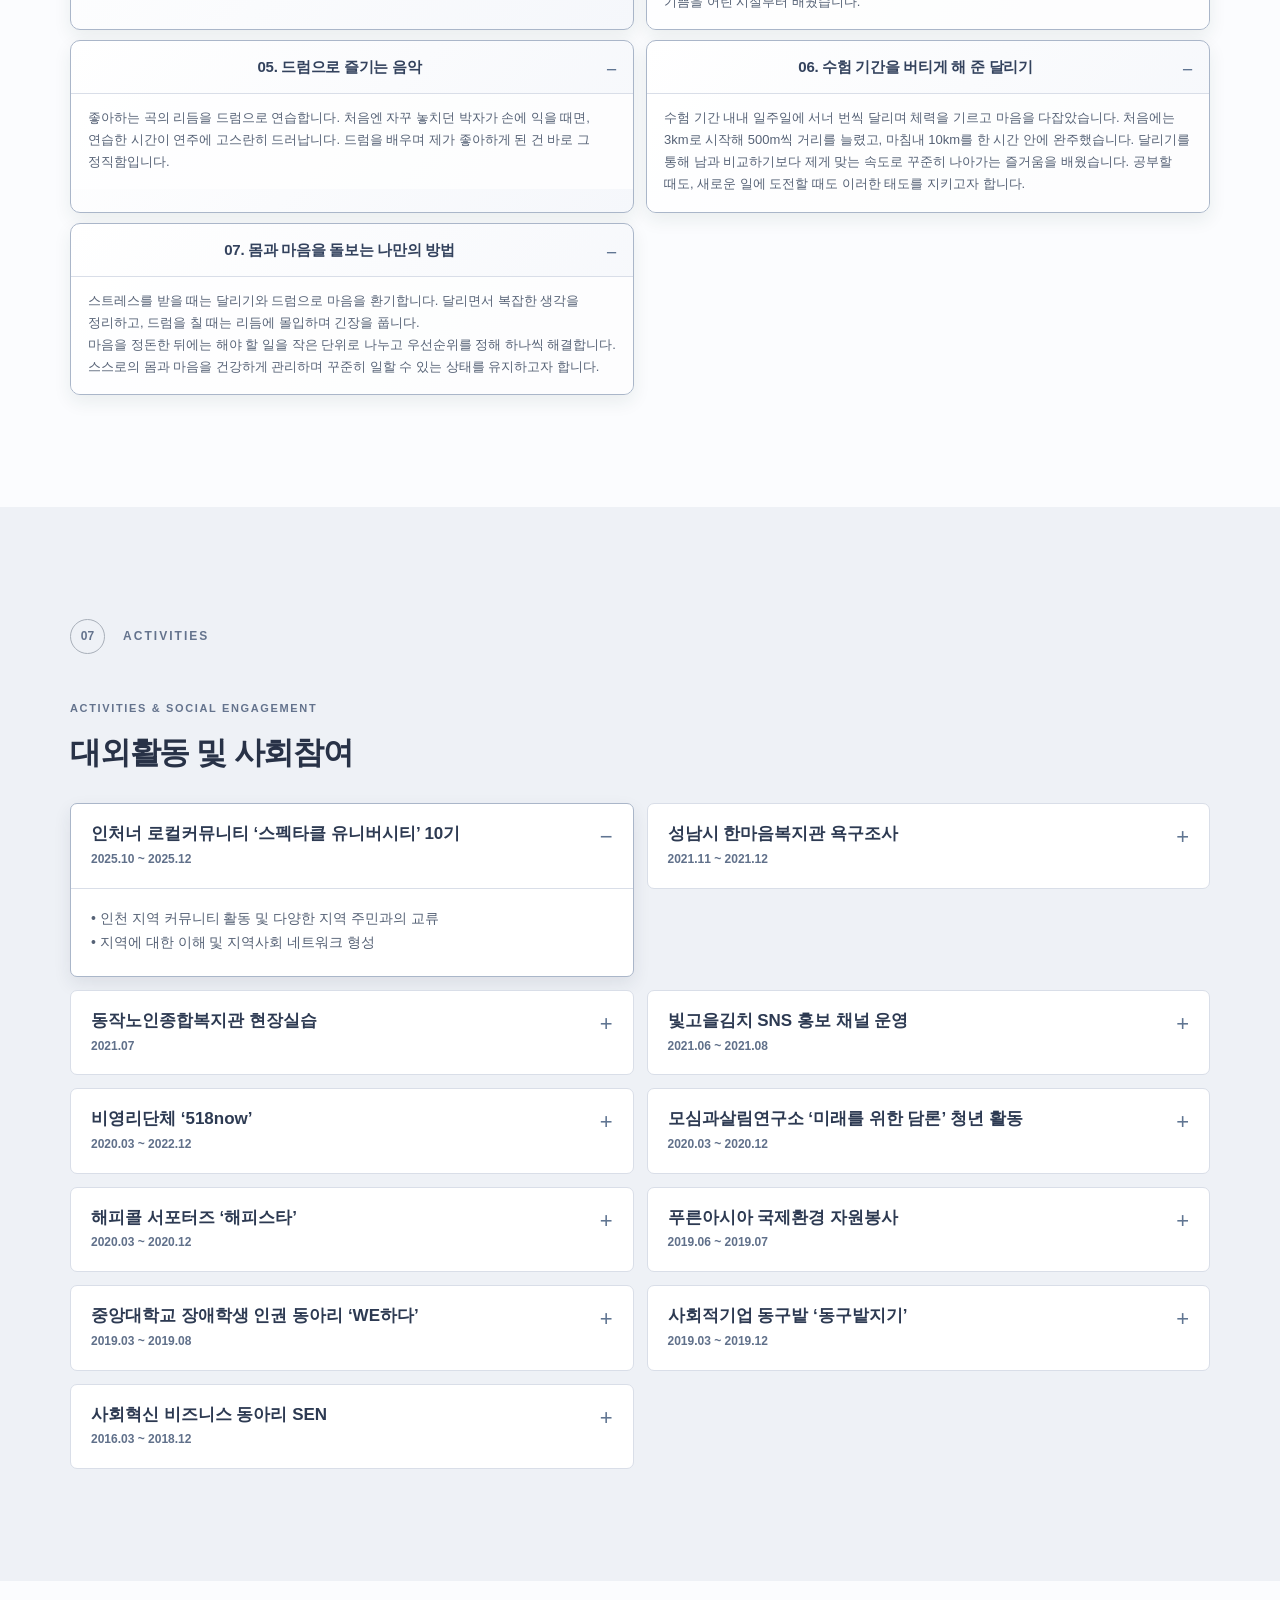
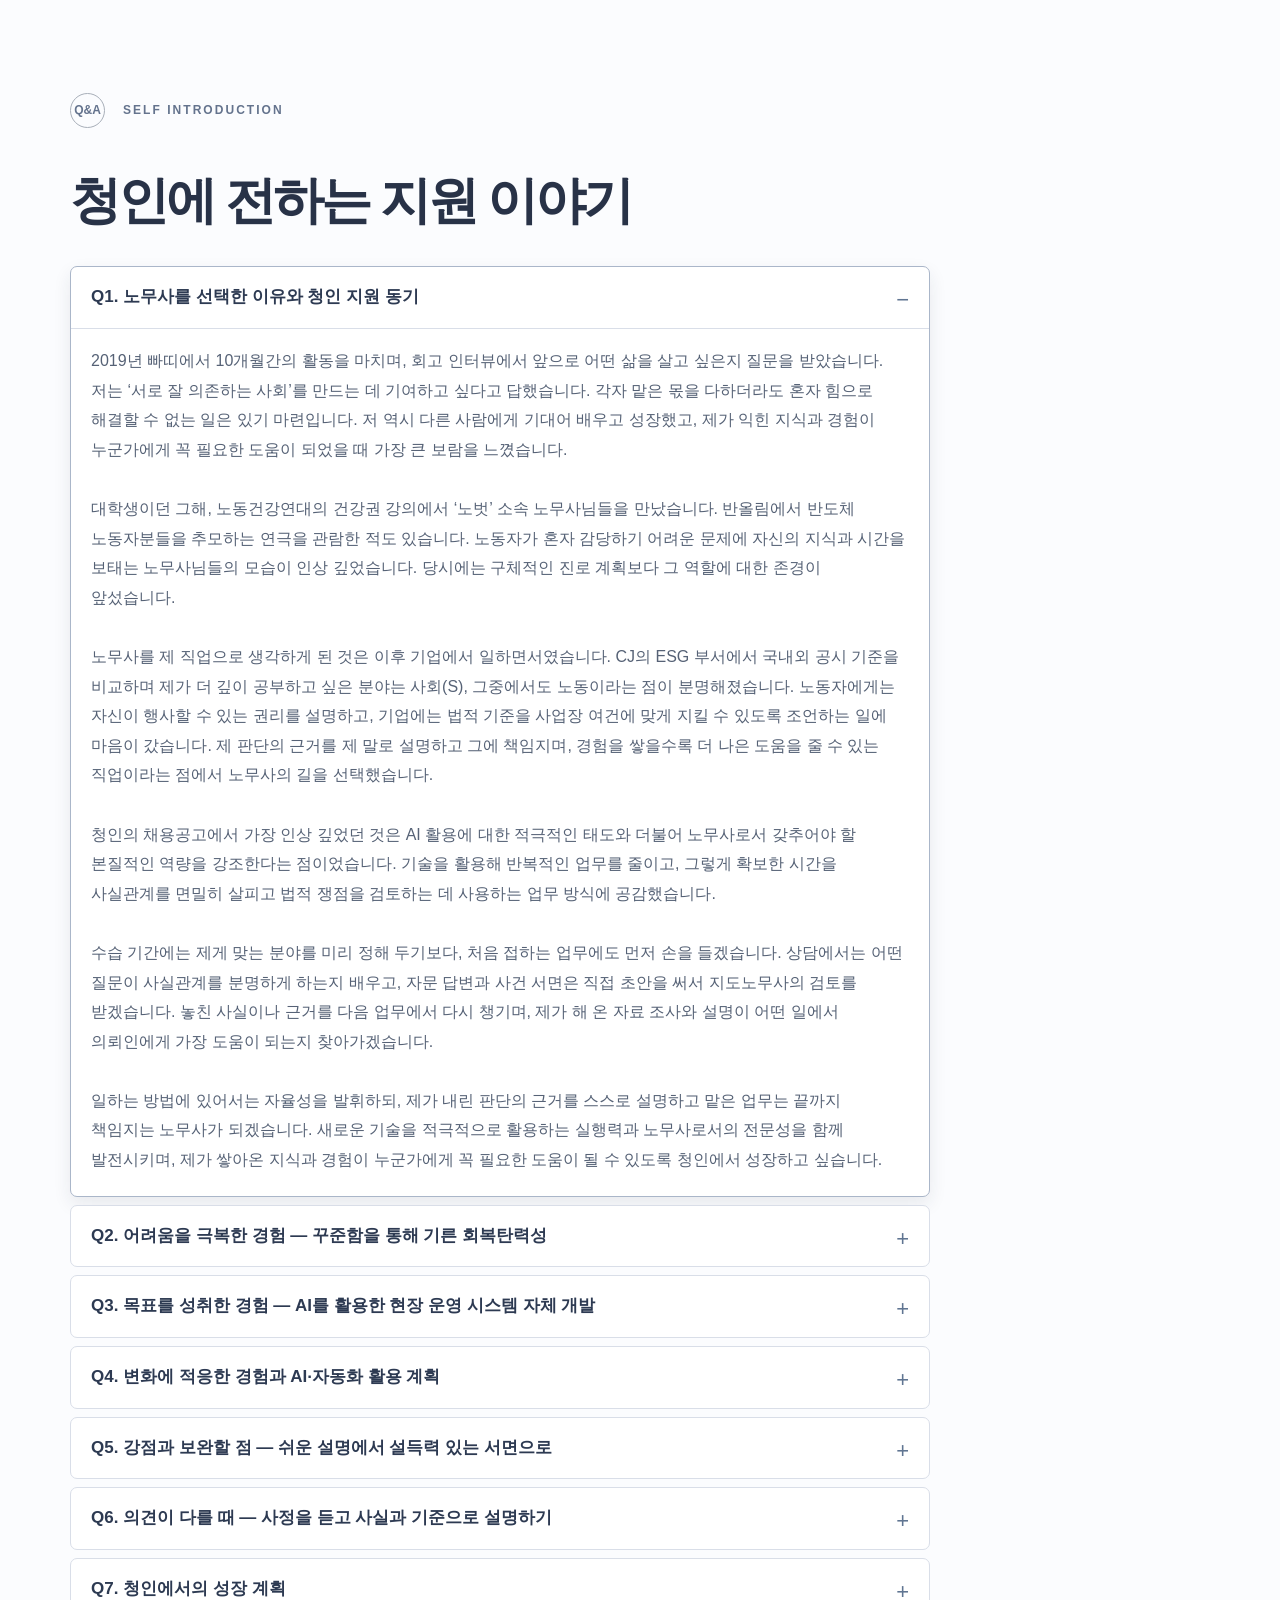
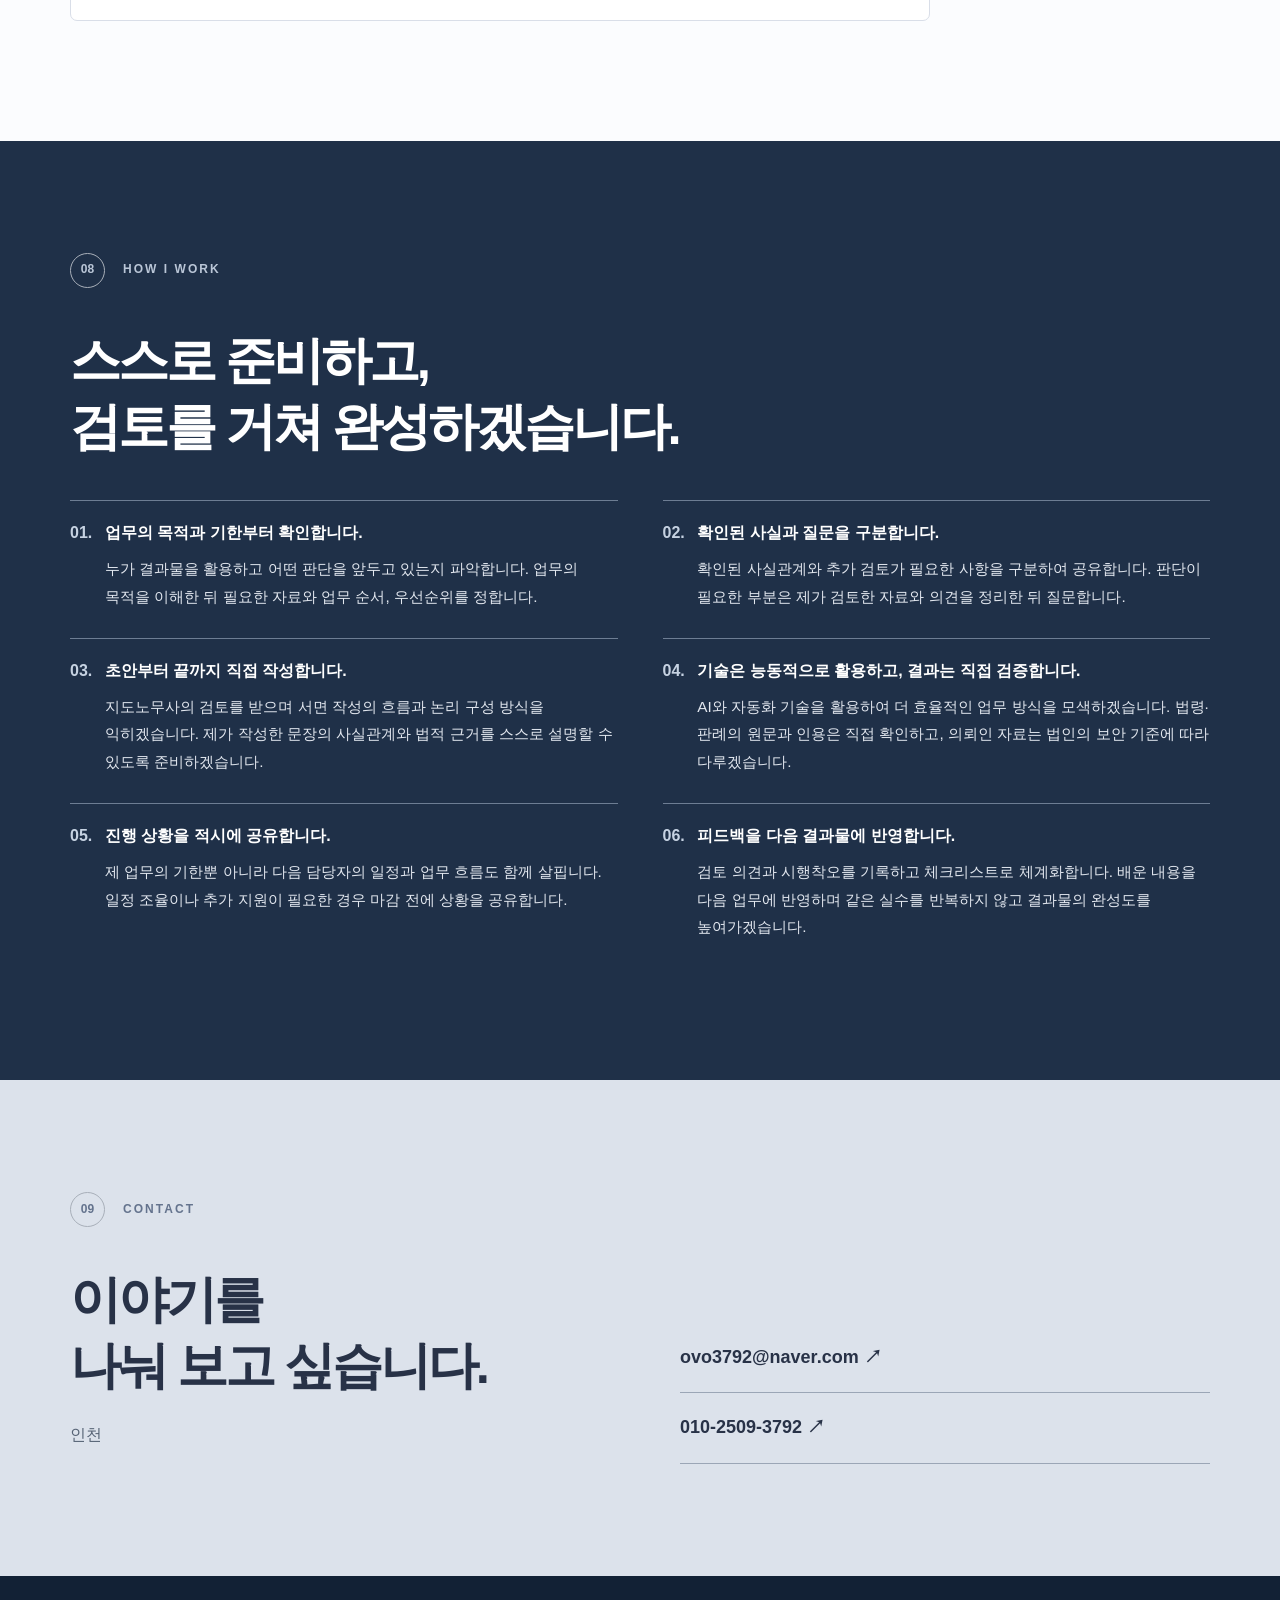
==== commit 8868bba8: "Refresh award metadata layout" ====
--- a/index.html
+++ b/index.html
@@ -2,4 +2,4 @@
 <html lang="ko"><head><meta charset="utf-8"><meta name="viewport" content="width=device-width, initial-scale=1"><meta name="theme-color" content="#123531"><meta name="description" content="유지원 · 노무법인 청인 수습노무사 지원 포트폴리오"><title>유지원 | 청인 수습노무사 지원 포트폴리오</title><link rel="stylesheet" href="style.css?v=20"></head><body>
 <a class="skip" href="#main">본문으로 이동</a><header class="site-header"><div class="shell topbar"><a class="wordmark" href="#top" aria-label="유지원 포트폴리오 맨 위">유지원</a><nav aria-label="주요 메뉴"><a href="#about">소개</a><a href="#background">학력·자격</a><a href="#career">경력</a><a href="#projects">프로젝트</a><a href="#references">관련 자료</a><a href="#details">상세 기록</a><a href="#activities">대외활동 및 사회참여</a><a href="#essays">자기소개서</a><a href="#contact">연락처</a></nav></div></header>
 <main id="main"><section class="hero" id="top"><div class="shell hero-grid"><div><p class="eyebrow" id="eyebrow"></p><p class="hero-overline" id="hero-role"></p><h1 id="headline"></h1><p class="hero-intro" id="intro"></p><div class="hero-actions"><a class="button secondary" href="#essays">자기소개서 보기</a><a class="button primary" href="#projects">주요 경험 보기 <span aria-hidden="true">↗</span></a><a class="button secondary" id="email-hero" href="#contact">연락하기</a></div><div class="hero-foot"><span id="exam"></span><span id="exam-date"></span></div></div><figure class="hero-person"><img class="profile-portrait" src="jiwon-profile.jpg" alt="유지원 프로필 사진" decoding="async"><figcaption><ul id="profile-traits" aria-label="유지원의 일하는 태도"></ul></figcaption></figure></div></section><section class="section section-cream" id="about"><div class="shell"><div class="section-kicker"><span>01</span><span>ABOUT</span></div><div class="about-grid"><div><h2 class="section-title">인천의 일터에서<br>배우고 기여하겠습니다.</h2><div class="section-rule"></div><p class="about-title" id="about-title"></p><div id="about-paragraphs"></div></div><div class="strength-list" id="strengths"></div></div></div></section><section class="section" id="background"><div class="shell"><div class="section-kicker"><span>02</span><span>BACKGROUND</span></div><div class="heading-row"><h2 class="section-title">배움으로 다져 온<br>기본기</h2></div><div class="background-grid"><div><h3 class="subheading">학력</h3><div id="education-list"></div></div><div><h3 class="subheading">시험·자격</h3><div id="credentials-list"></div></div></div></div></section><section class="section" id="career"><div class="shell"><div class="section-kicker"><span>03</span><span>EXPERIENCE</span></div><div class="heading-row"><h2 class="section-title">서로 다른 현장에서<br>쌓은 조사·소통·실행의 경험</h2></div><div class="career-list" id="career-list"></div></div></section><section class="section section-cream" id="projects"><div class="shell"><div class="section-kicker"><span>04</span><span>SELECTED WORK</span></div><div class="heading-row"><h2 class="section-title">주요 프로젝트</h2></div><div class="project-grid" id="project-grid"></div><p class="source-note"><a href="#details">경력 상세 보기</a> · <a href="#references">관련 자료 보기</a></p></div></section><section class="section section-cream" id="references"><div class="shell"><div class="section-kicker"><span>05</span><span>LINKS</span></div><div class="heading-row"><h2 class="section-title">관련 자료와 활동 기록</h2></div><div class="reference-grid" id="reference-grid"></div></div></section><section class="section" id="details"><div class="shell"><div class="section-kicker"><span>06</span><span>DETAILS</span></div><div class="heading-row"><h2 class="section-title">더 자세한 경험과 기록</h2></div><div class="detail-groups" id="detail-groups"></div></div></section><section class="section section-cream" id="activities" aria-labelledby="activities-title"><div class="shell"><div class="section-kicker"><span>07</span><span>ACTIVITIES</span></div><div class="activity-section standalone-activity"><div class="activity-heading"><div><span class="activity-kicker">ACTIVITIES &amp; SOCIAL ENGAGEMENT</span><h3 id="activities-title">대외활동 및 사회참여</h3></div></div><div class="activity-grid" id="activity-list"></div></div></div></section><section class="section" id="essays" aria-labelledby="essay-heading"><div class="shell"><div class="section-kicker"><span>Q&amp;A</span><span>SELF INTRODUCTION</span></div><h2 id="essay-heading" class="section-title">청인에 전하는 지원 이야기</h2><div id="essay-list"></div></div></section><section class="section section-deep" id="approach"><div class="shell"><div class="section-kicker"><span>08</span><span>HOW I WORK</span></div><h2 class="section-title">스스로 준비하고,<br>검토를 거쳐 완성하겠습니다.</h2><ol class="approach-list" id="work-style"></ol></div></section><section class="section contact" id="contact"><div class="shell contact-grid"><div><div class="section-kicker"><span>09</span><span>CONTACT</span></div><h2 class="section-title">이야기를<br>나눠 보고 싶습니다.</h2><p id="contact-location"></p></div><div class="contact-links"><a id="contact-email"></a><a id="contact-phone"></a></div></div></section></main><footer class="site-footer"><div class="shell"><span>© <span id="year"></span> 유지원. 청인 수습노무사 지원 포트폴리오</span></div></footer>
-<script src="site.js?v=17" defer></script></body></html>
+<script src="site.js?v=18" defer></script></body></html>
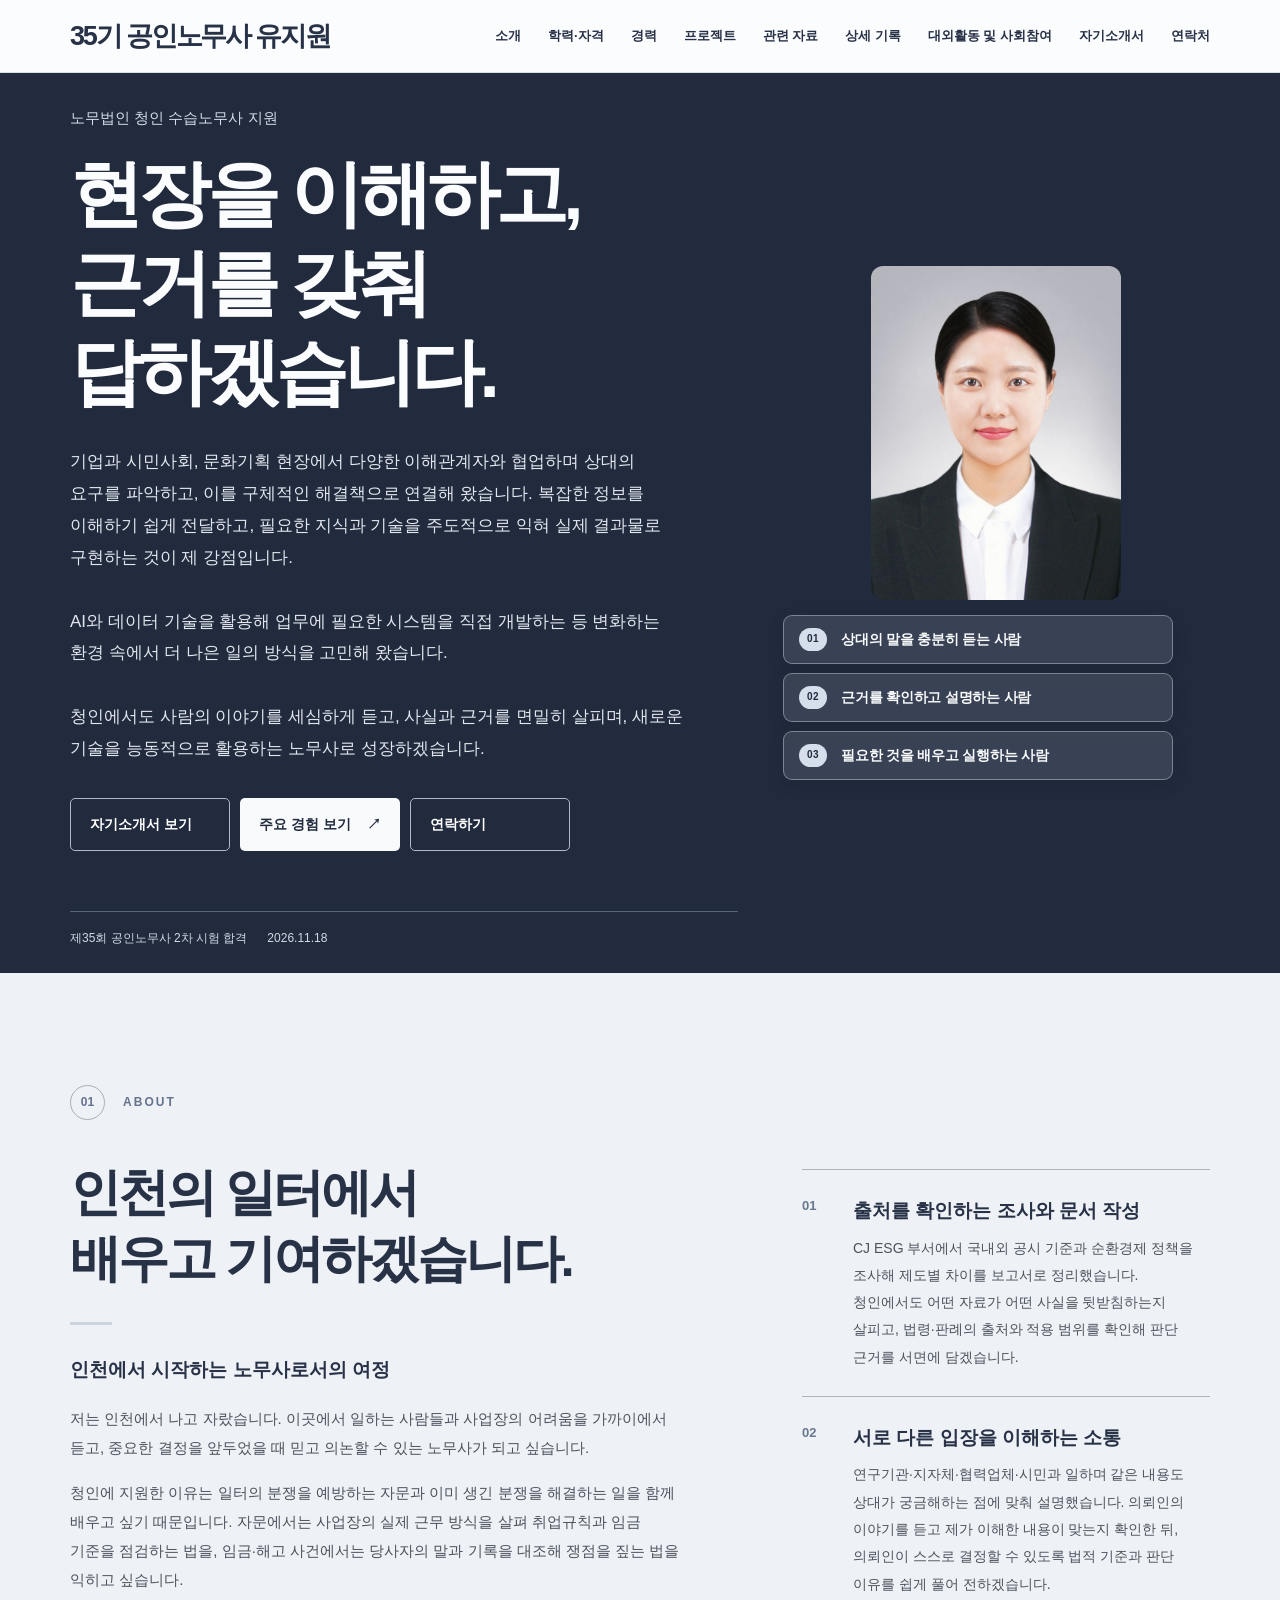
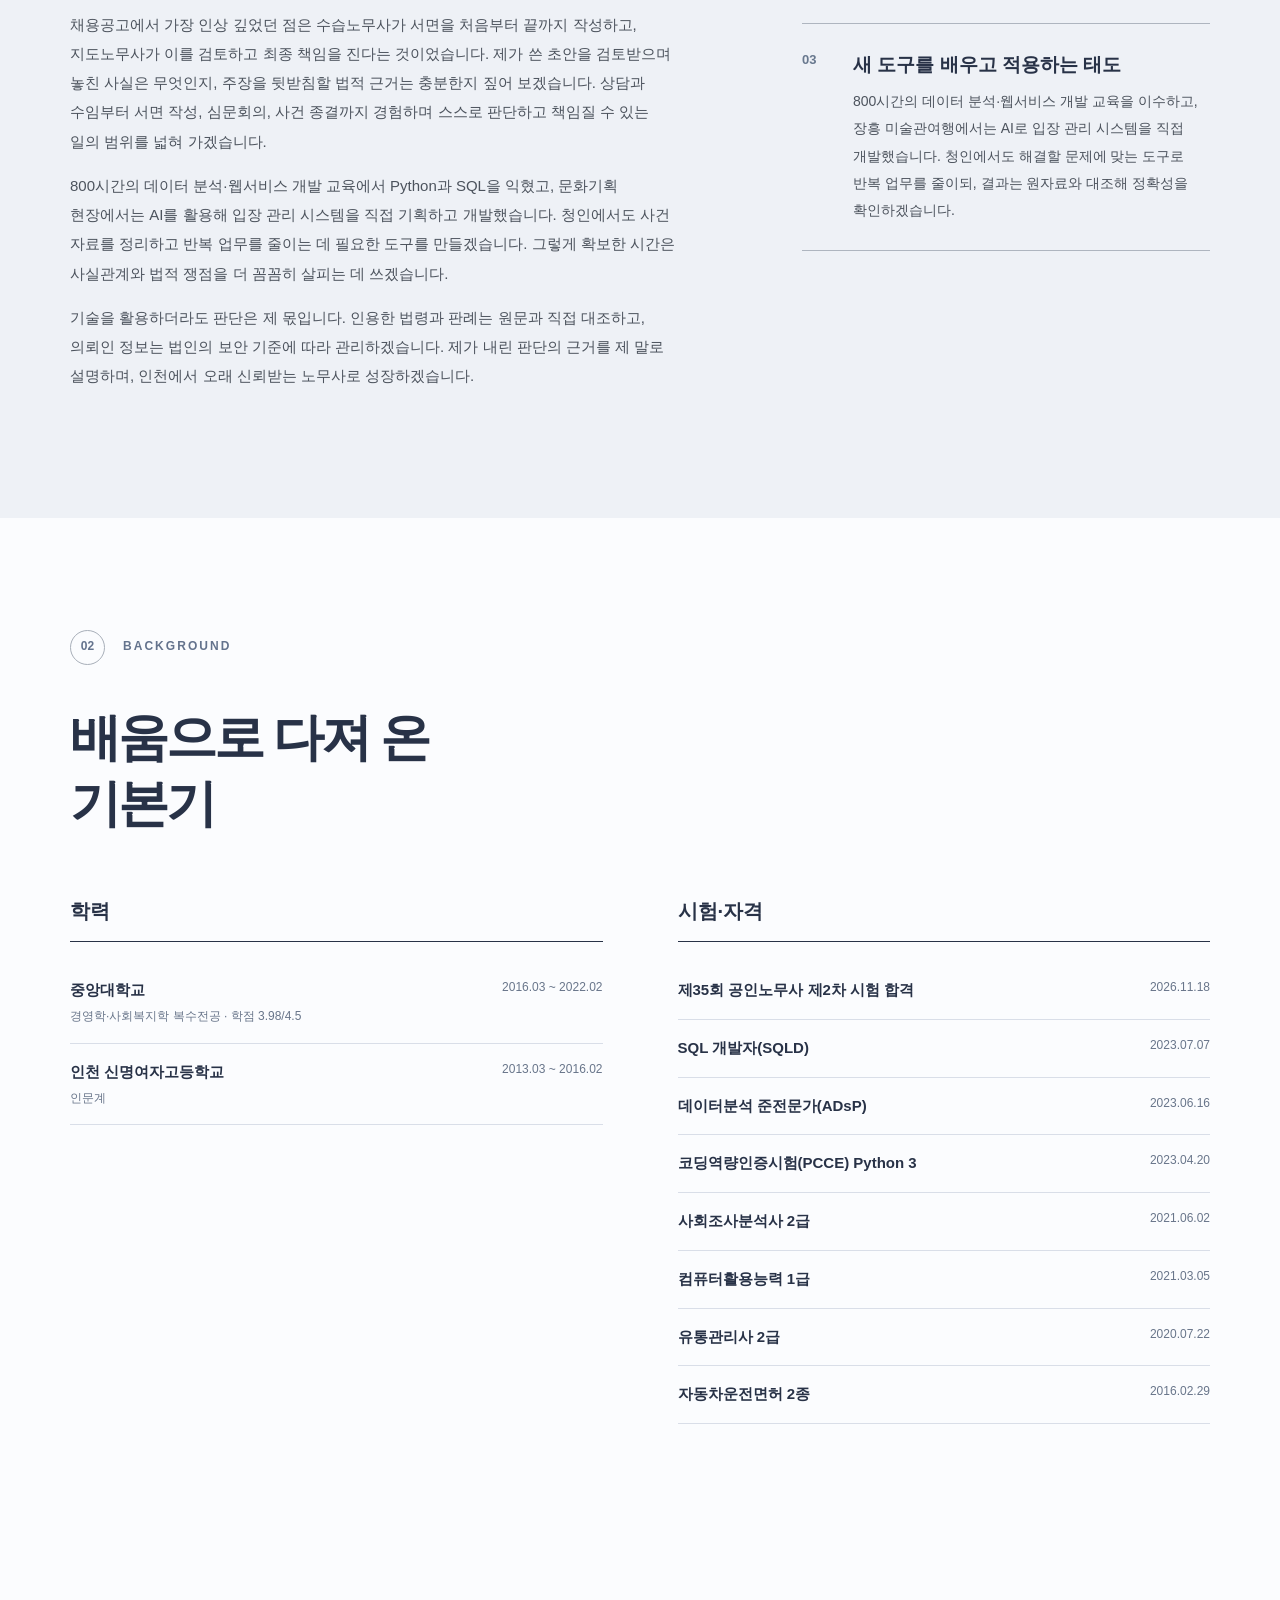
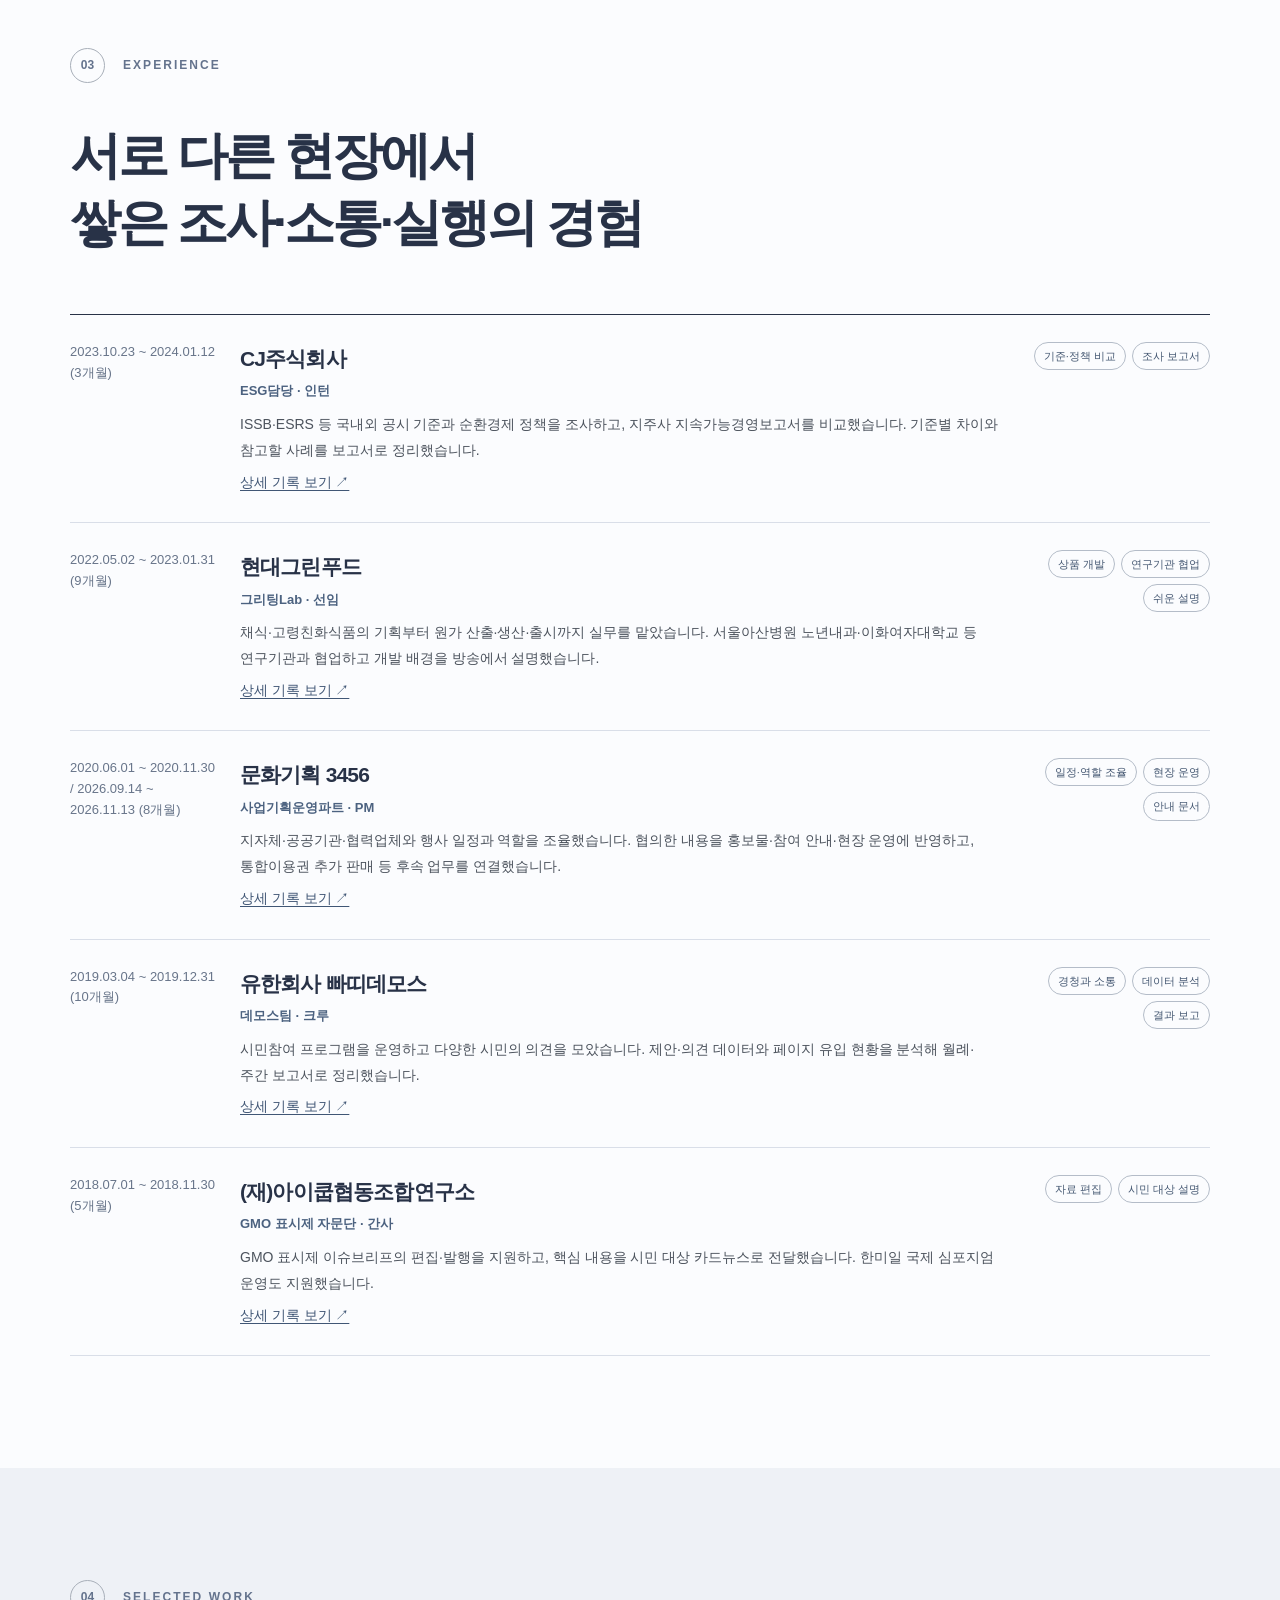
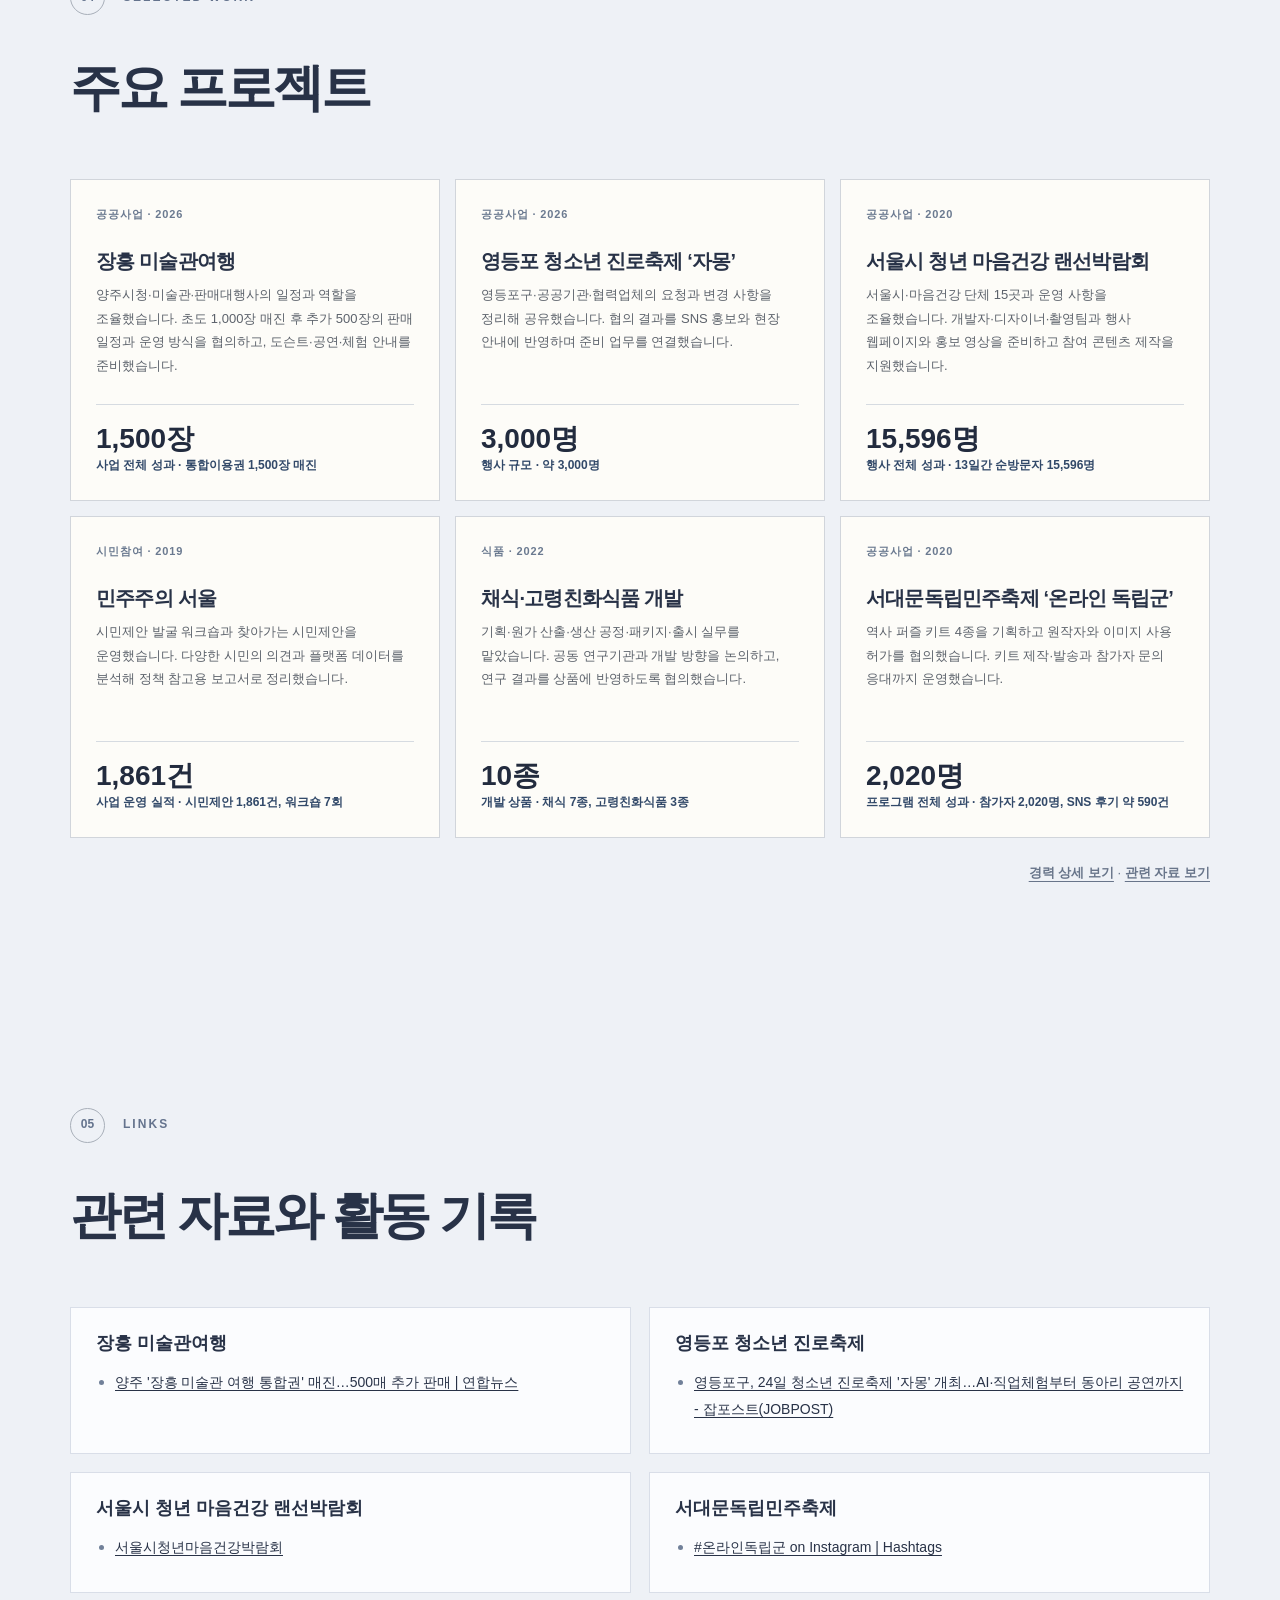
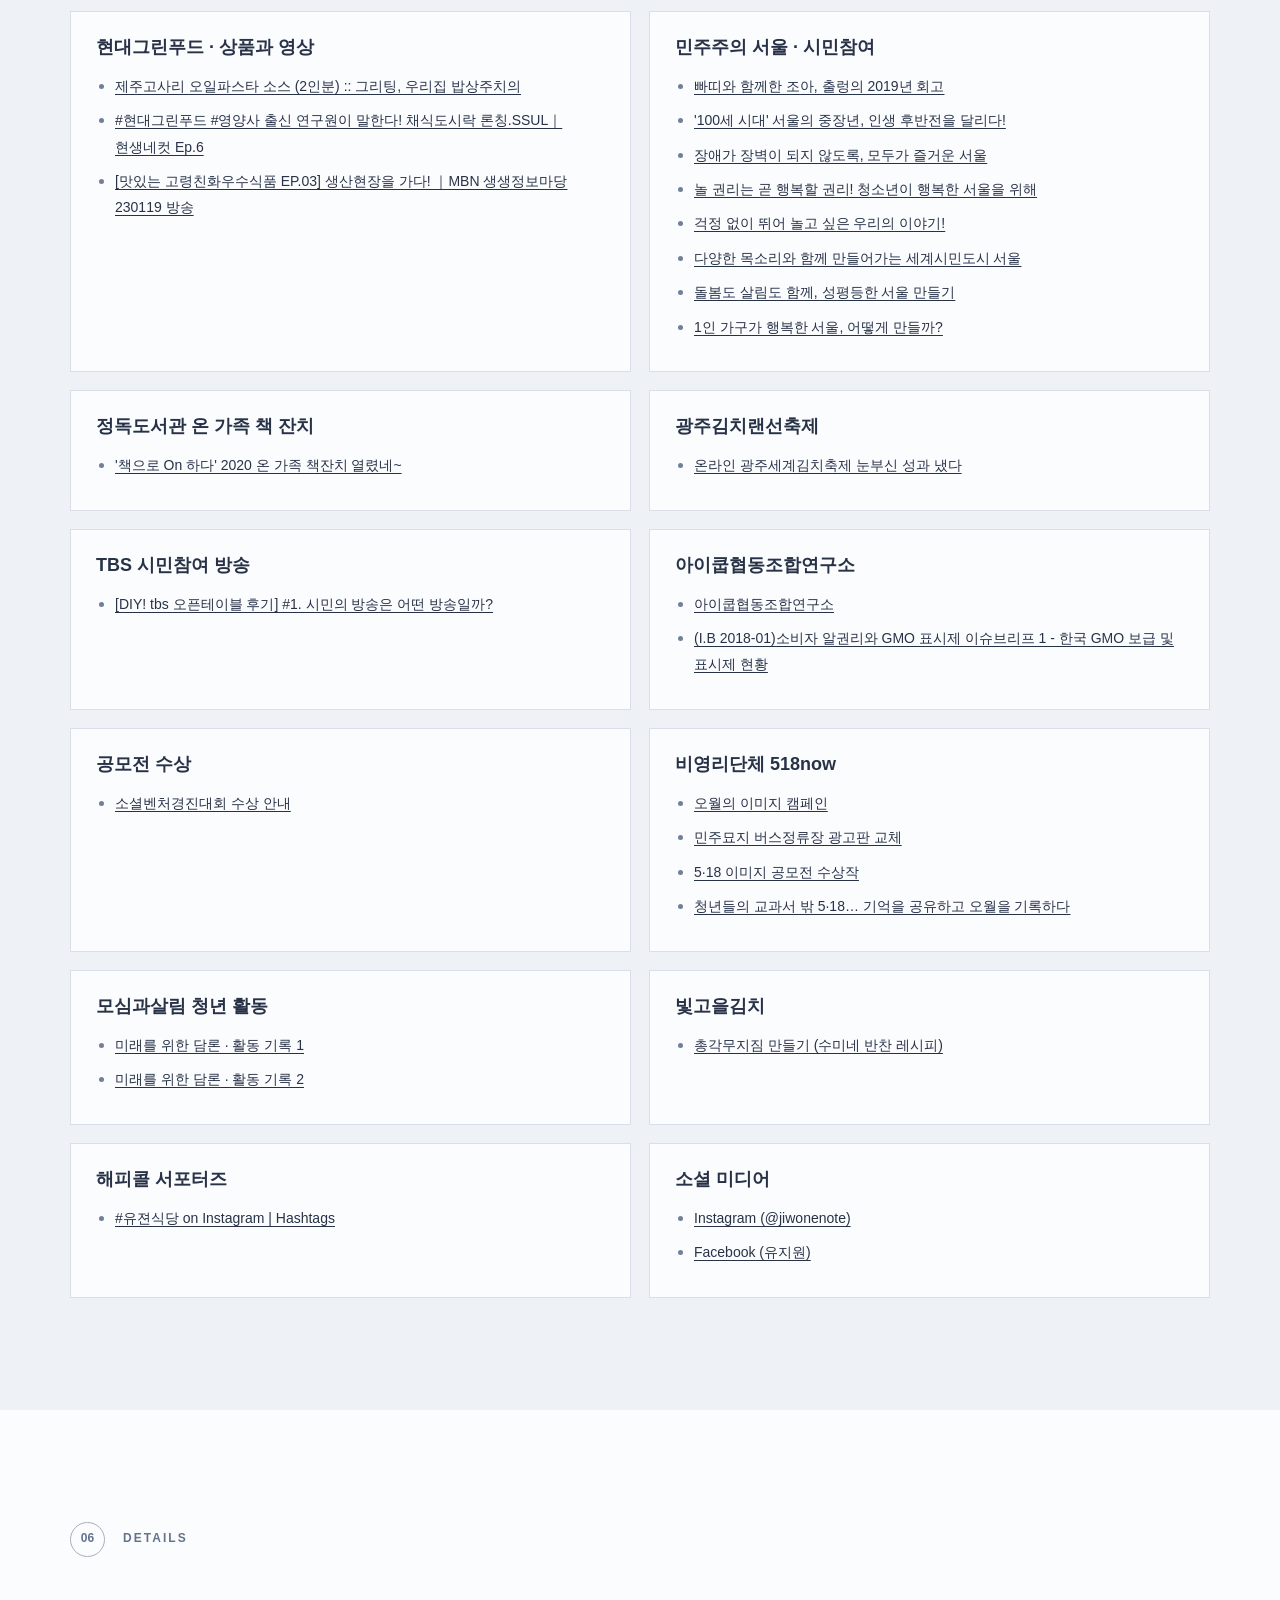
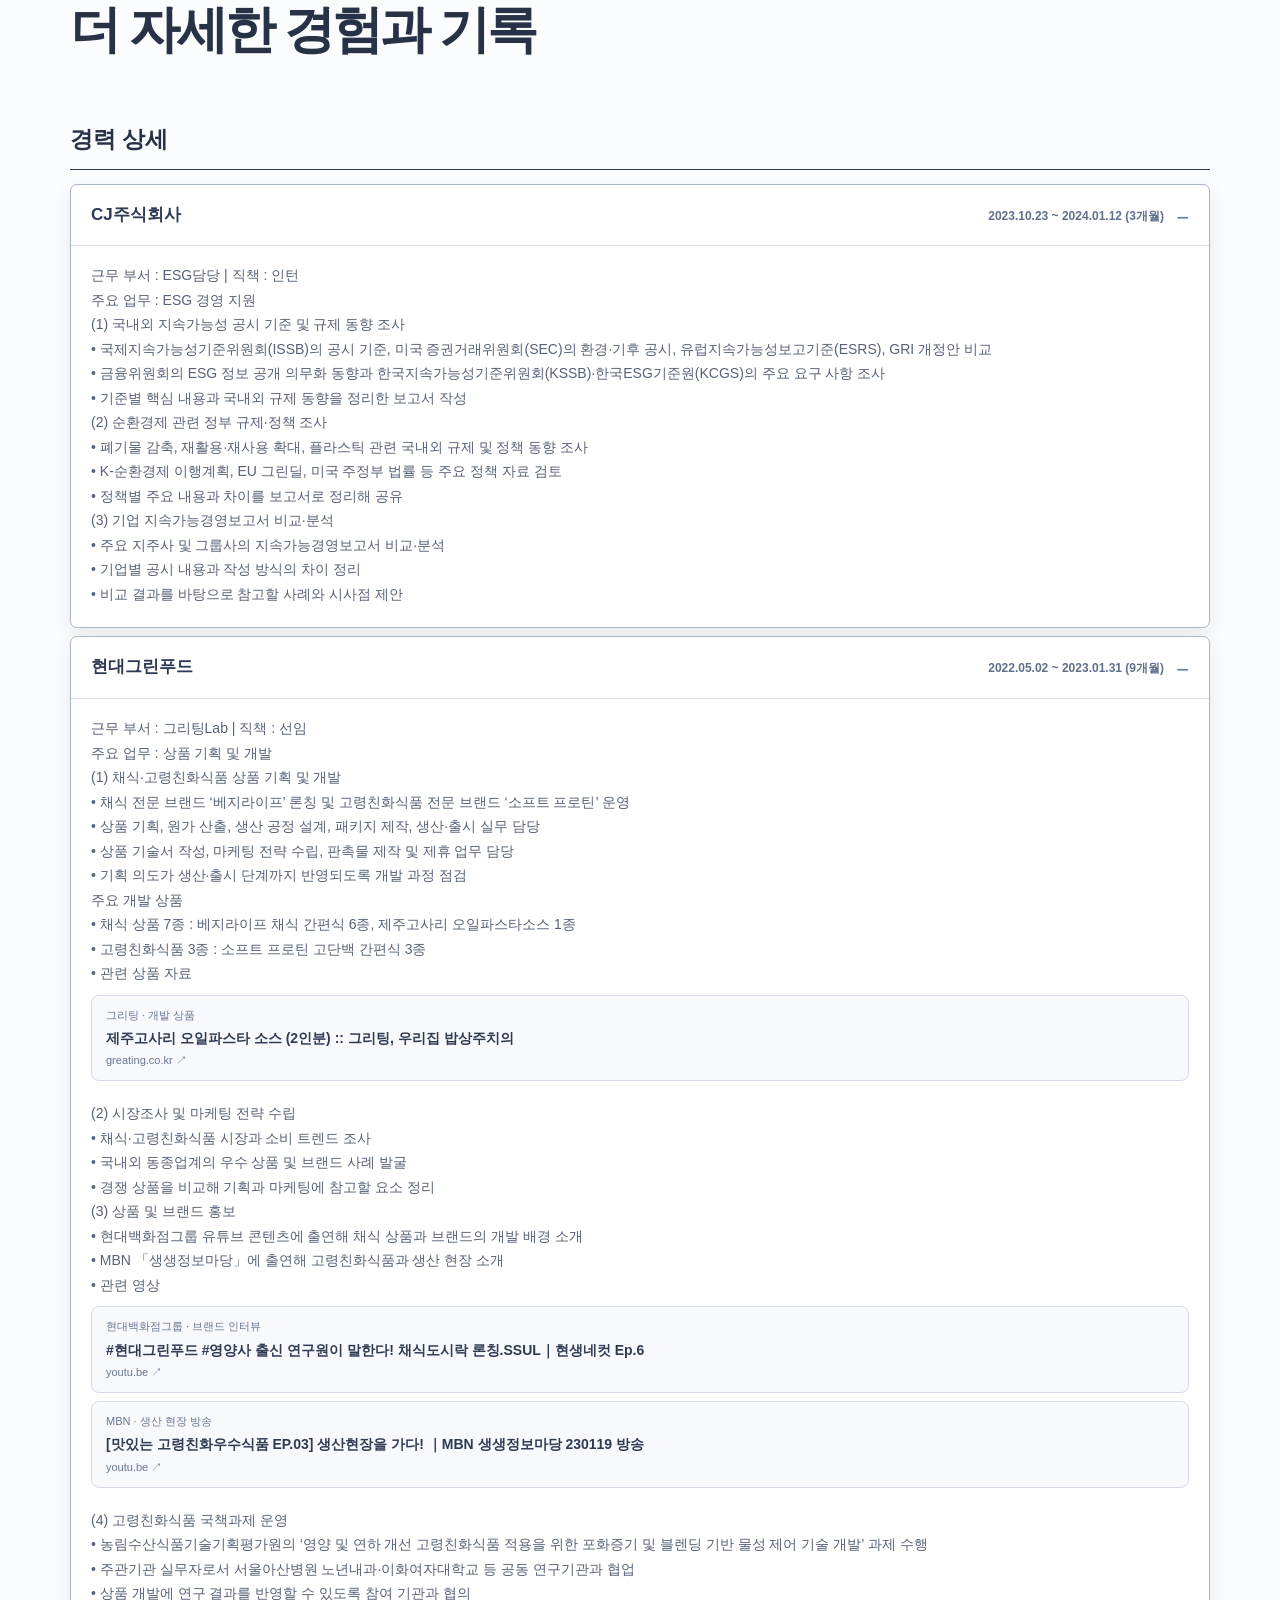
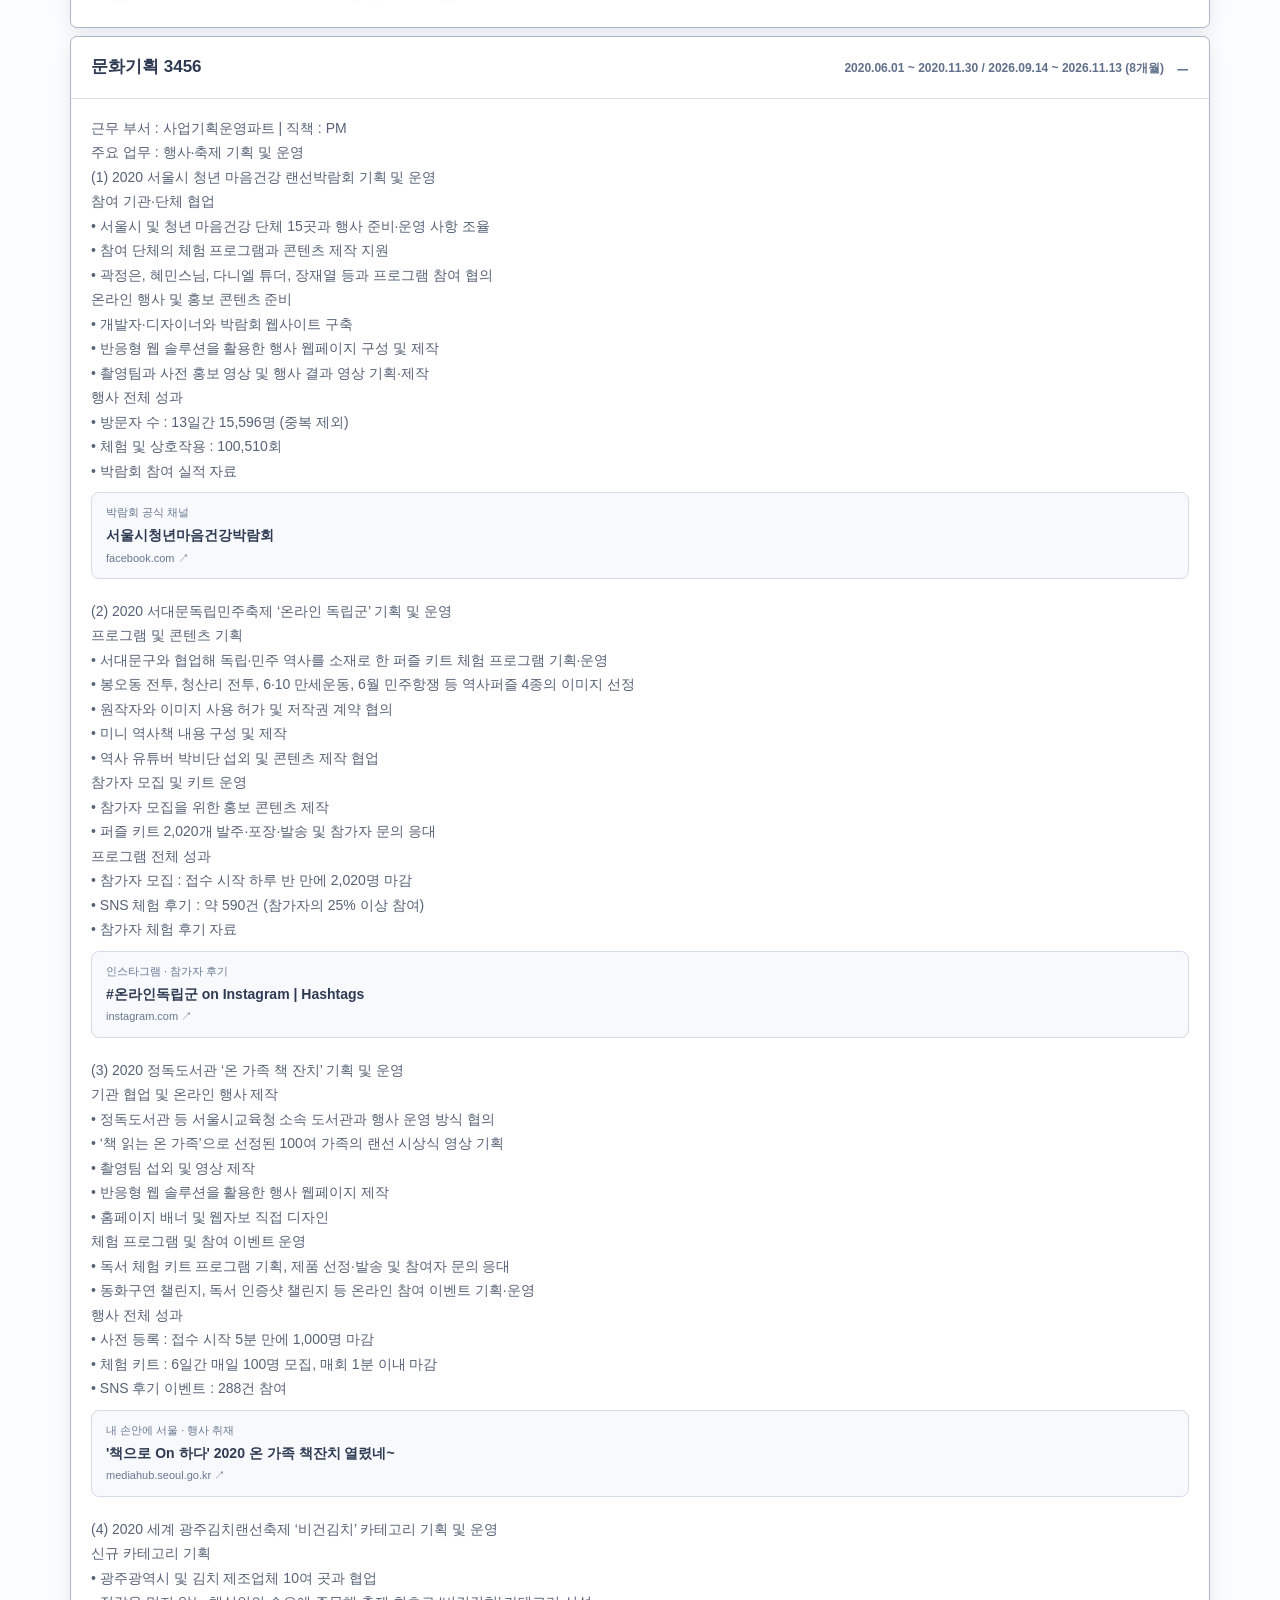
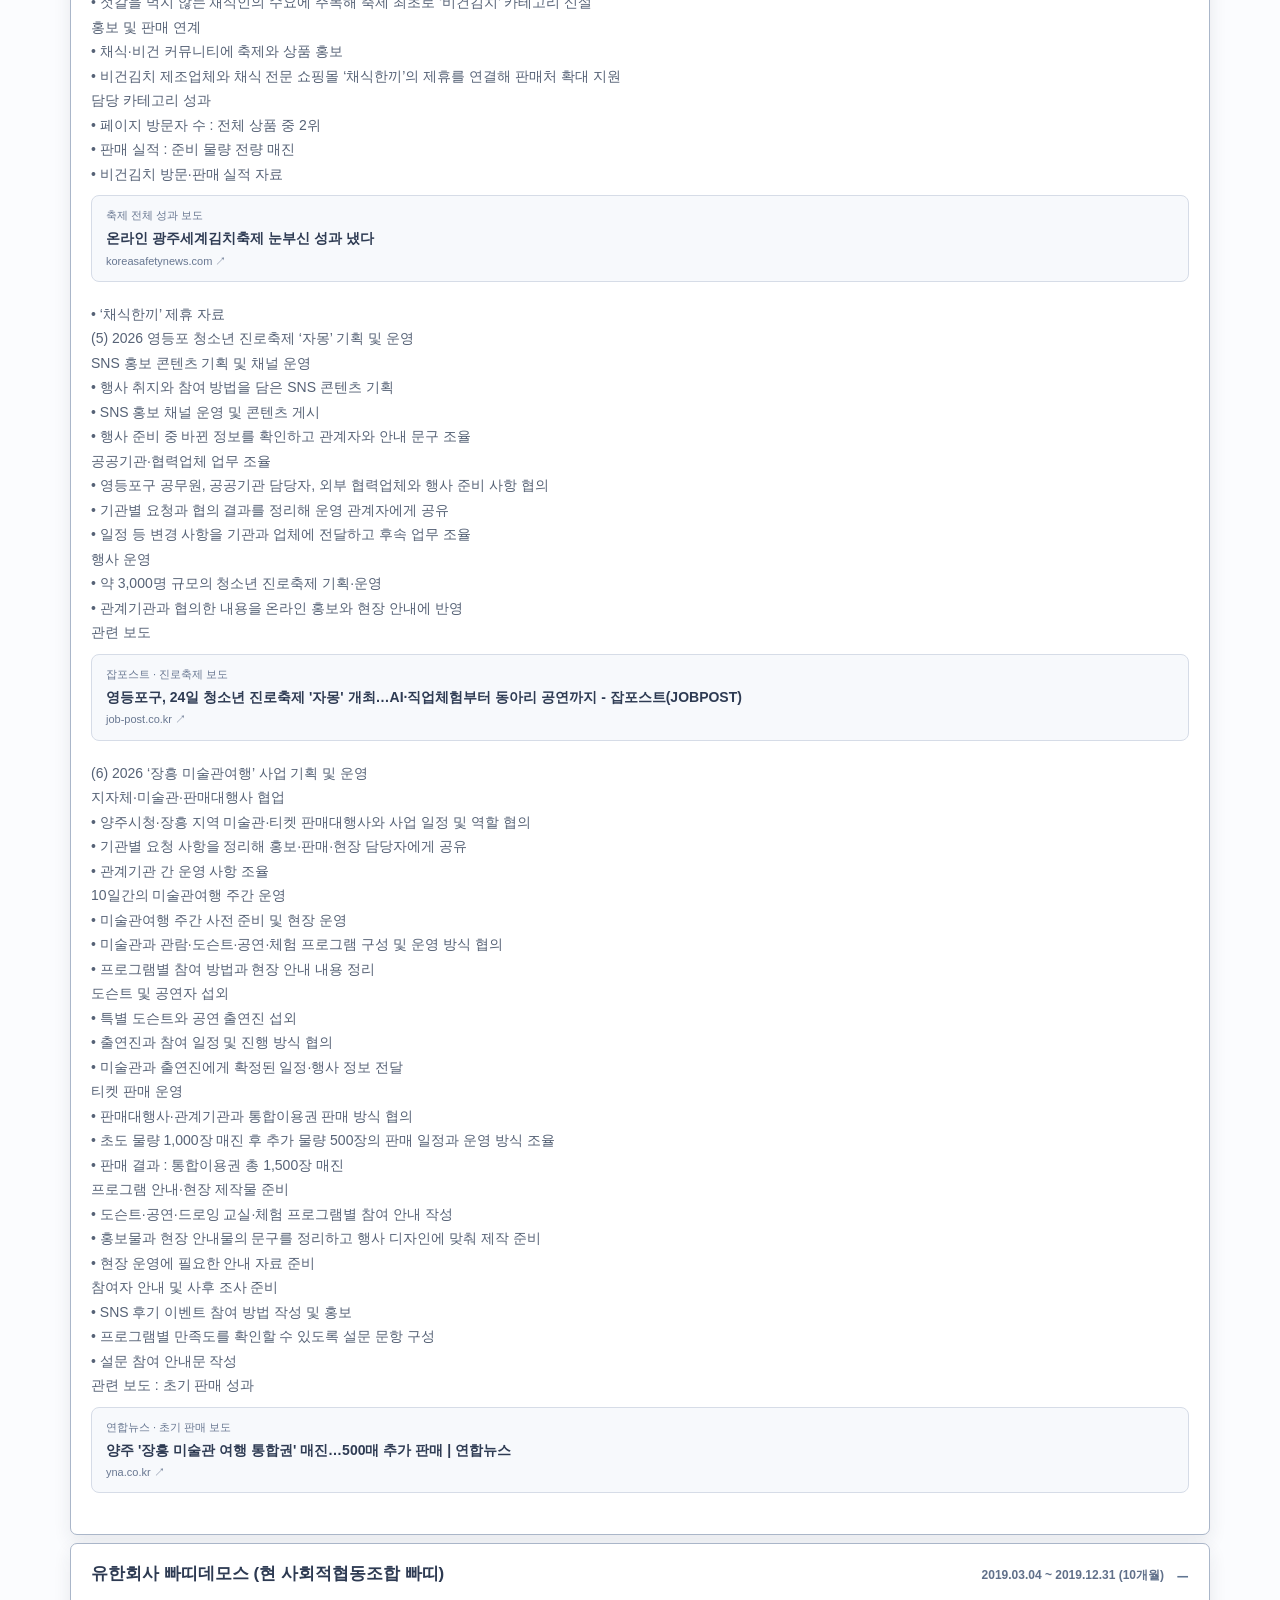
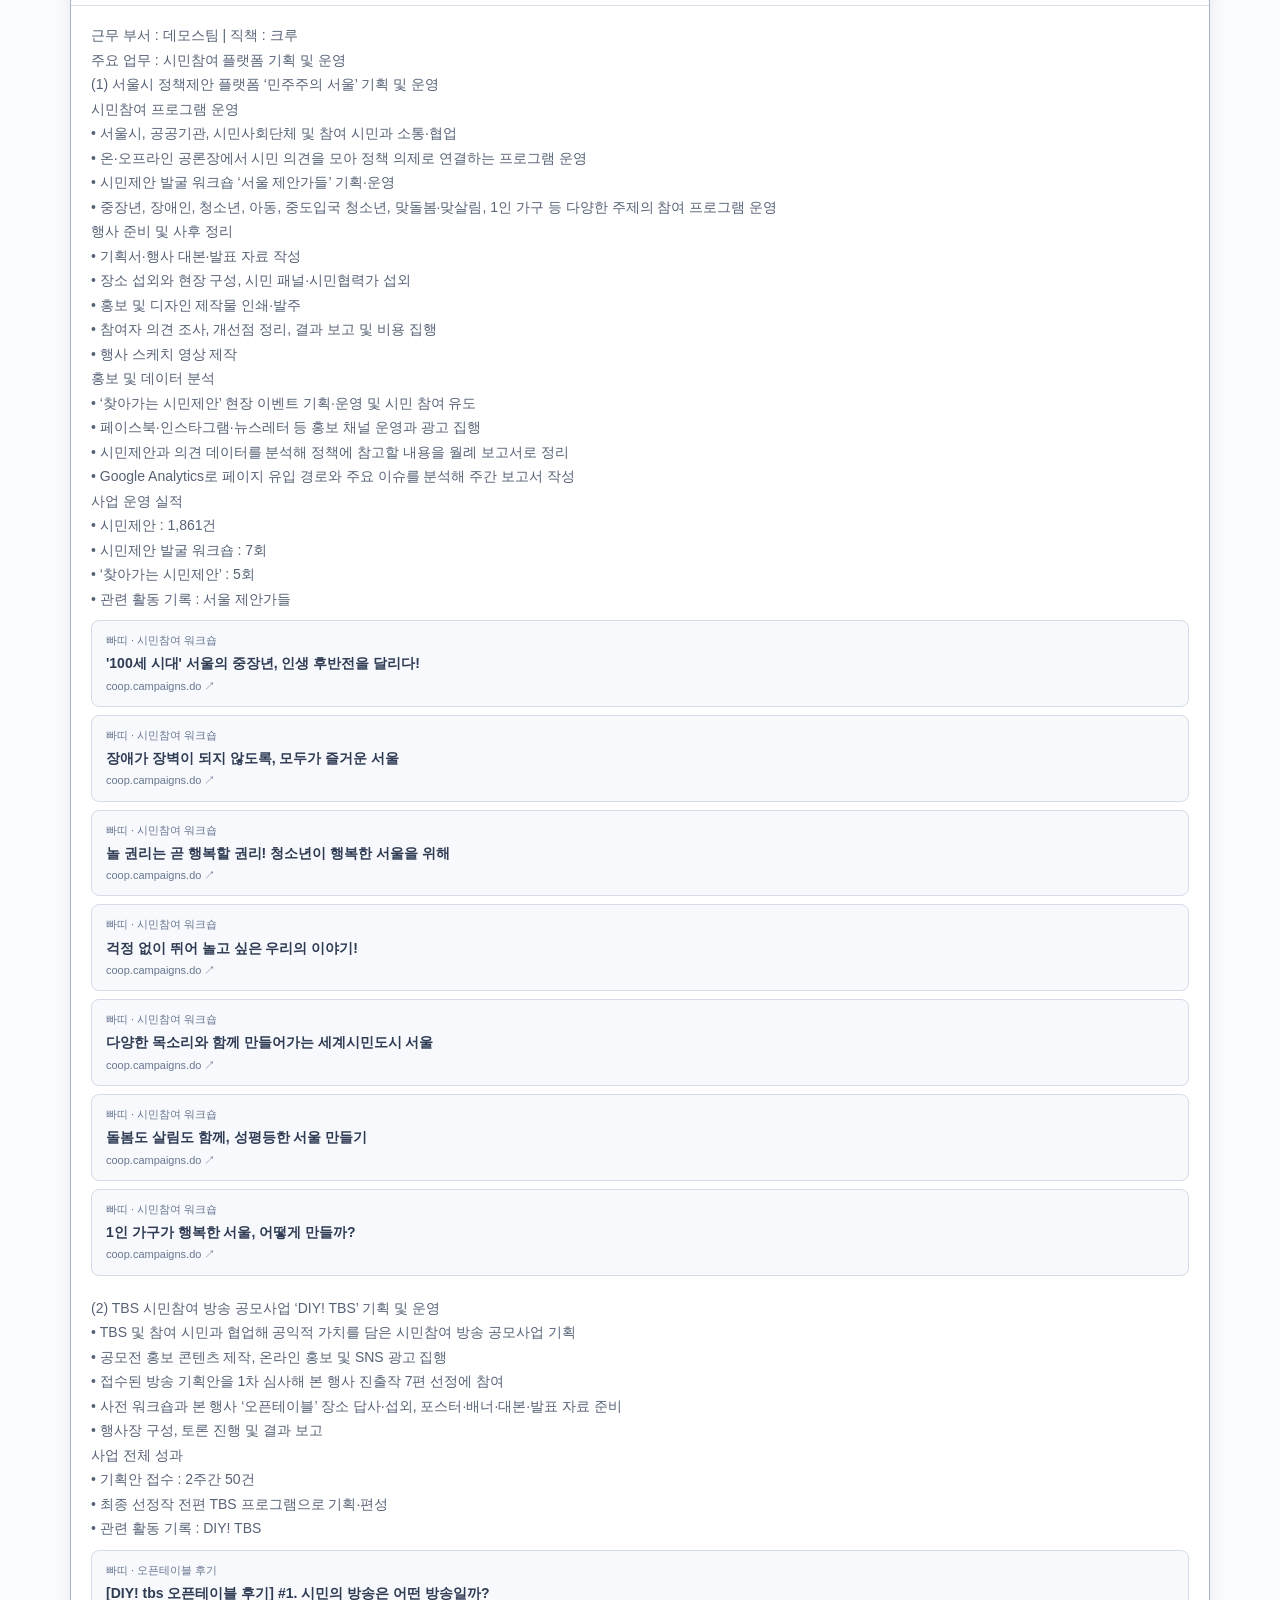
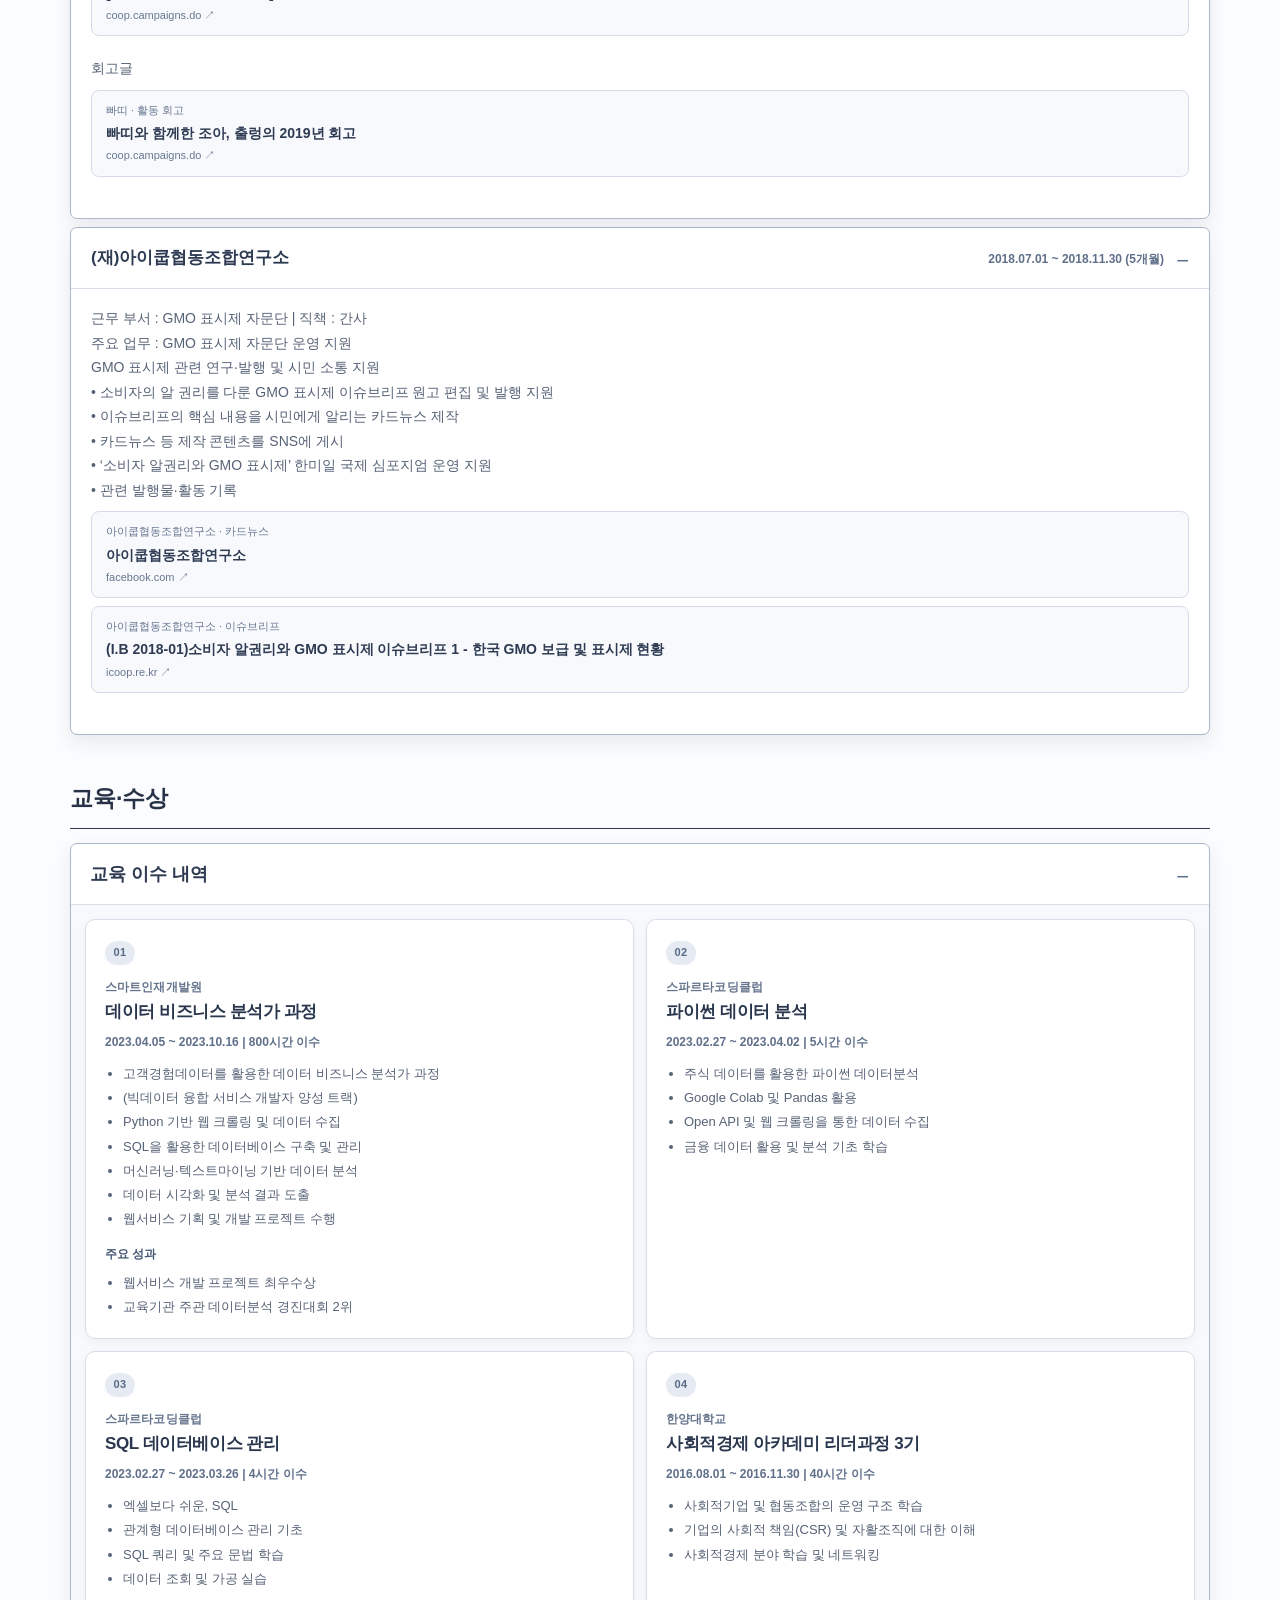
==== commit f24f4314: "Refresh detail cards" ====
--- a/index.html
+++ b/index.html
@@ -2,4 +2,4 @@
 <html lang="ko"><head><meta charset="utf-8"><meta name="viewport" content="width=device-width, initial-scale=1"><meta name="theme-color" content="#123531"><meta name="description" content="유지원 · 노무법인 청인 수습노무사 지원 포트폴리오"><title>유지원 | 청인 수습노무사 지원 포트폴리오</title><link rel="stylesheet" href="style.css?v=20"></head><body>
 <a class="skip" href="#main">본문으로 이동</a><header class="site-header"><div class="shell topbar"><a class="wordmark" href="#top" aria-label="유지원 포트폴리오 맨 위">유지원</a><nav aria-label="주요 메뉴"><a href="#about">소개</a><a href="#background">학력·자격</a><a href="#career">경력</a><a href="#projects">프로젝트</a><a href="#references">관련 자료</a><a href="#details">상세 기록</a><a href="#activities">대외활동 및 사회참여</a><a href="#essays">자기소개서</a><a href="#contact">연락처</a></nav></div></header>
 <main id="main"><section class="hero" id="top"><div class="shell hero-grid"><div><p class="eyebrow" id="eyebrow"></p><p class="hero-overline" id="hero-role"></p><h1 id="headline"></h1><p class="hero-intro" id="intro"></p><div class="hero-actions"><a class="button secondary" href="#essays">자기소개서 보기</a><a class="button primary" href="#projects">주요 경험 보기 <span aria-hidden="true">↗</span></a><a class="button secondary" id="email-hero" href="#contact">연락하기</a></div><div class="hero-foot"><span id="exam"></span><span id="exam-date"></span></div></div><figure class="hero-person"><img class="profile-portrait" src="jiwon-profile.jpg" alt="유지원 프로필 사진" decoding="async"><figcaption><ul id="profile-traits" aria-label="유지원의 일하는 태도"></ul></figcaption></figure></div></section><section class="section section-cream" id="about"><div class="shell"><div class="section-kicker"><span>01</span><span>ABOUT</span></div><div class="about-grid"><div><h2 class="section-title">인천의 일터에서<br>배우고 기여하겠습니다.</h2><div class="section-rule"></div><p class="about-title" id="about-title"></p><div id="about-paragraphs"></div></div><div class="strength-list" id="strengths"></div></div></div></section><section class="section" id="background"><div class="shell"><div class="section-kicker"><span>02</span><span>BACKGROUND</span></div><div class="heading-row"><h2 class="section-title">배움으로 다져 온<br>기본기</h2></div><div class="background-grid"><div><h3 class="subheading">학력</h3><div id="education-list"></div></div><div><h3 class="subheading">시험·자격</h3><div id="credentials-list"></div></div></div></div></section><section class="section" id="career"><div class="shell"><div class="section-kicker"><span>03</span><span>EXPERIENCE</span></div><div class="heading-row"><h2 class="section-title">서로 다른 현장에서<br>쌓은 조사·소통·실행의 경험</h2></div><div class="career-list" id="career-list"></div></div></section><section class="section section-cream" id="projects"><div class="shell"><div class="section-kicker"><span>04</span><span>SELECTED WORK</span></div><div class="heading-row"><h2 class="section-title">주요 프로젝트</h2></div><div class="project-grid" id="project-grid"></div><p class="source-note"><a href="#details">경력 상세 보기</a> · <a href="#references">관련 자료 보기</a></p></div></section><section class="section section-cream" id="references"><div class="shell"><div class="section-kicker"><span>05</span><span>LINKS</span></div><div class="heading-row"><h2 class="section-title">관련 자료와 활동 기록</h2></div><div class="reference-grid" id="reference-grid"></div></div></section><section class="section" id="details"><div class="shell"><div class="section-kicker"><span>06</span><span>DETAILS</span></div><div class="heading-row"><h2 class="section-title">더 자세한 경험과 기록</h2></div><div class="detail-groups" id="detail-groups"></div></div></section><section class="section section-cream" id="activities" aria-labelledby="activities-title"><div class="shell"><div class="section-kicker"><span>07</span><span>ACTIVITIES</span></div><div class="activity-section standalone-activity"><div class="activity-heading"><div><span class="activity-kicker">ACTIVITIES &amp; SOCIAL ENGAGEMENT</span><h3 id="activities-title">대외활동 및 사회참여</h3></div></div><div class="activity-grid" id="activity-list"></div></div></div></section><section class="section" id="essays" aria-labelledby="essay-heading"><div class="shell"><div class="section-kicker"><span>Q&amp;A</span><span>SELF INTRODUCTION</span></div><h2 id="essay-heading" class="section-title">청인에 전하는 지원 이야기</h2><div id="essay-list"></div></div></section><section class="section section-deep" id="approach"><div class="shell"><div class="section-kicker"><span>08</span><span>HOW I WORK</span></div><h2 class="section-title">스스로 준비하고,<br>검토를 거쳐 완성하겠습니다.</h2><ol class="approach-list" id="work-style"></ol></div></section><section class="section contact" id="contact"><div class="shell contact-grid"><div><div class="section-kicker"><span>09</span><span>CONTACT</span></div><h2 class="section-title">이야기를<br>나눠 보고 싶습니다.</h2><p id="contact-location"></p></div><div class="contact-links"><a id="contact-email"></a><a id="contact-phone"></a></div></div></section></main><footer class="site-footer"><div class="shell"><span>© <span id="year"></span> 유지원. 청인 수습노무사 지원 포트폴리오</span></div></footer>
-<script src="site.js?v=18" defer></script></body></html>
+<script src="site.js?v=19" defer></script></body></html>
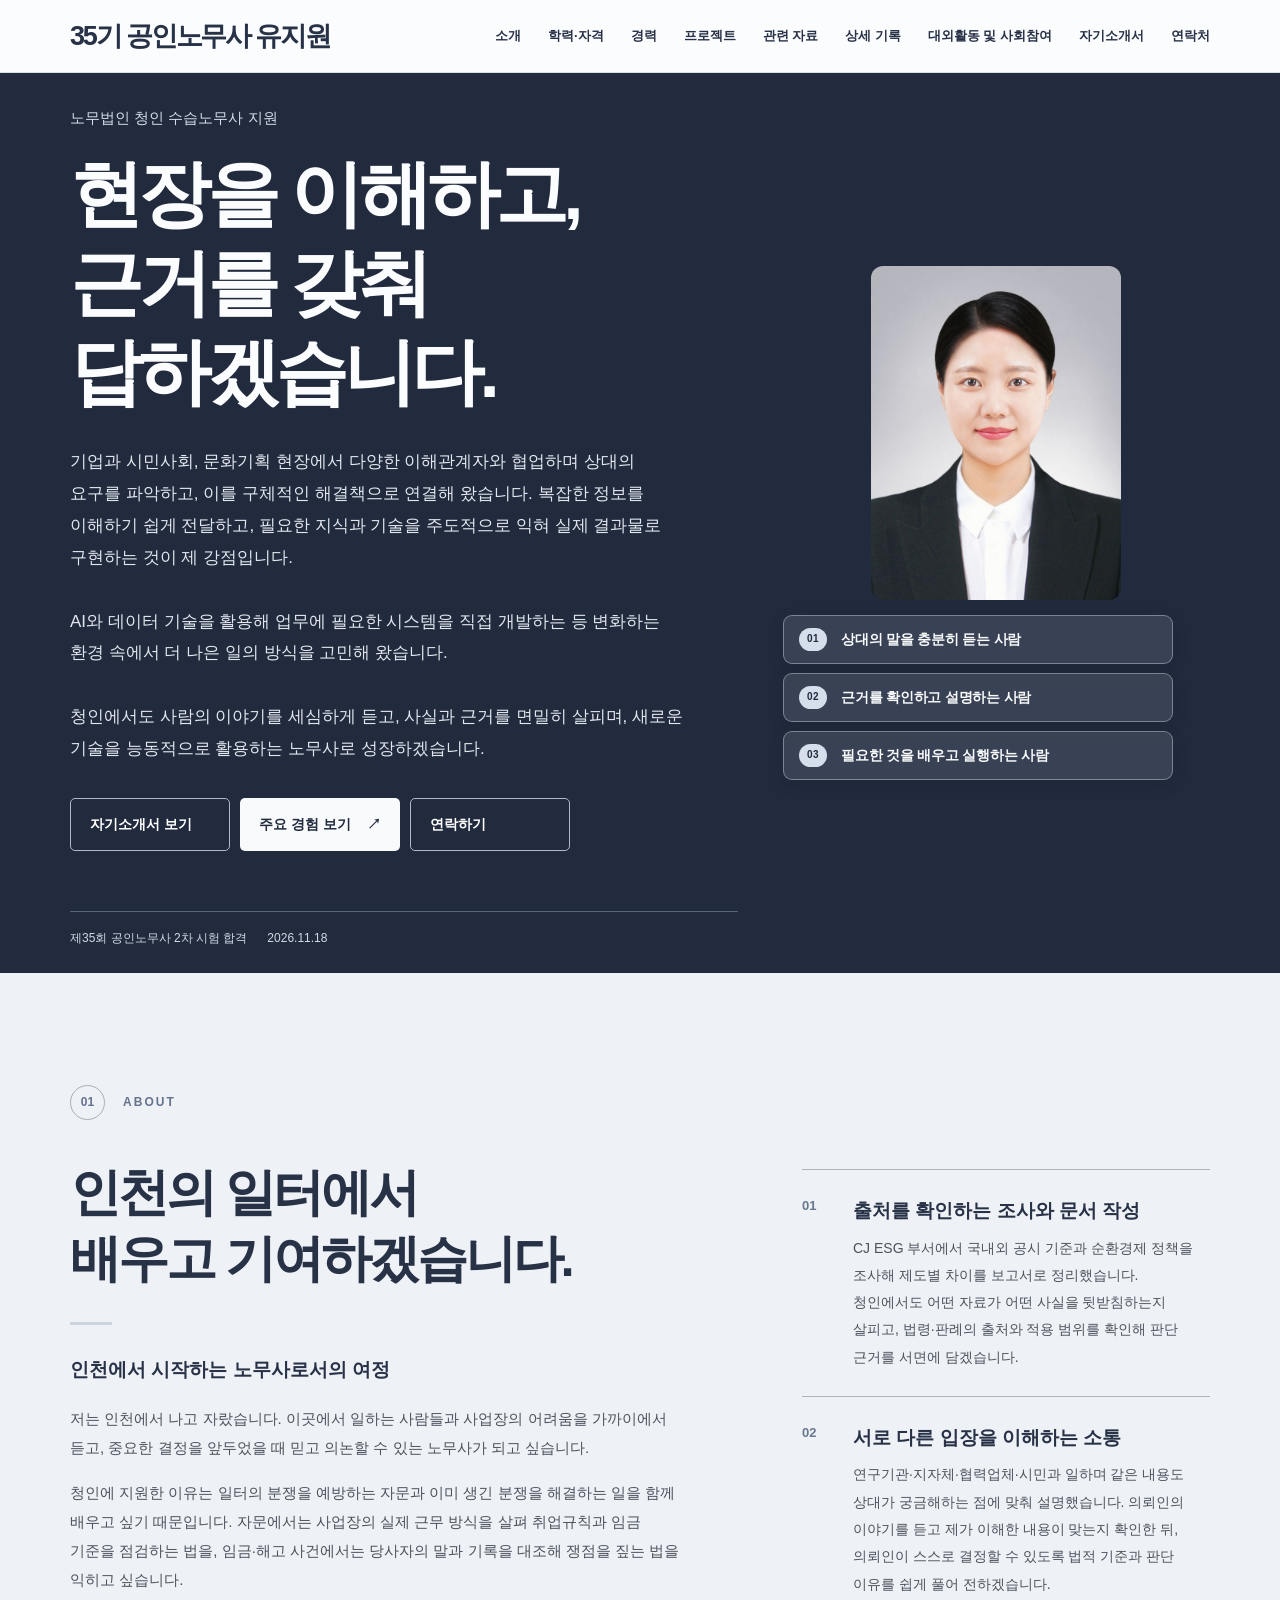
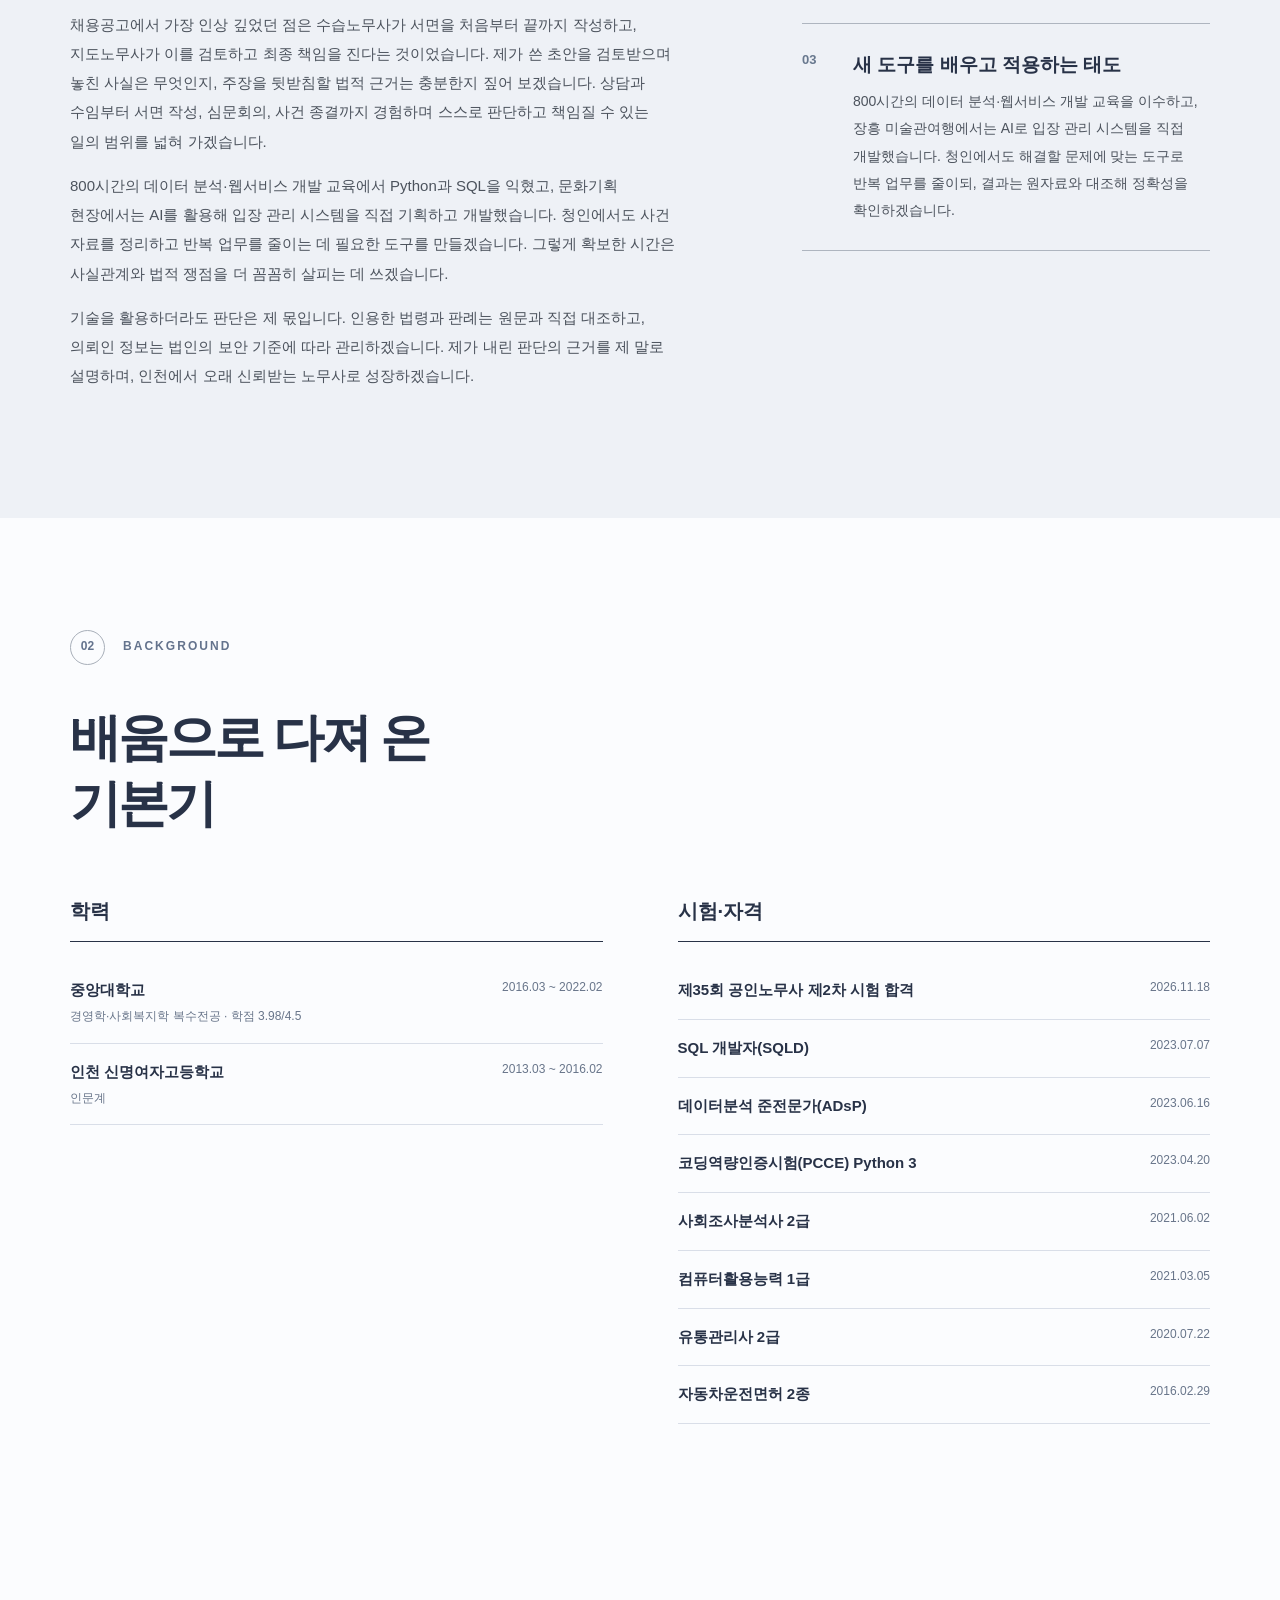
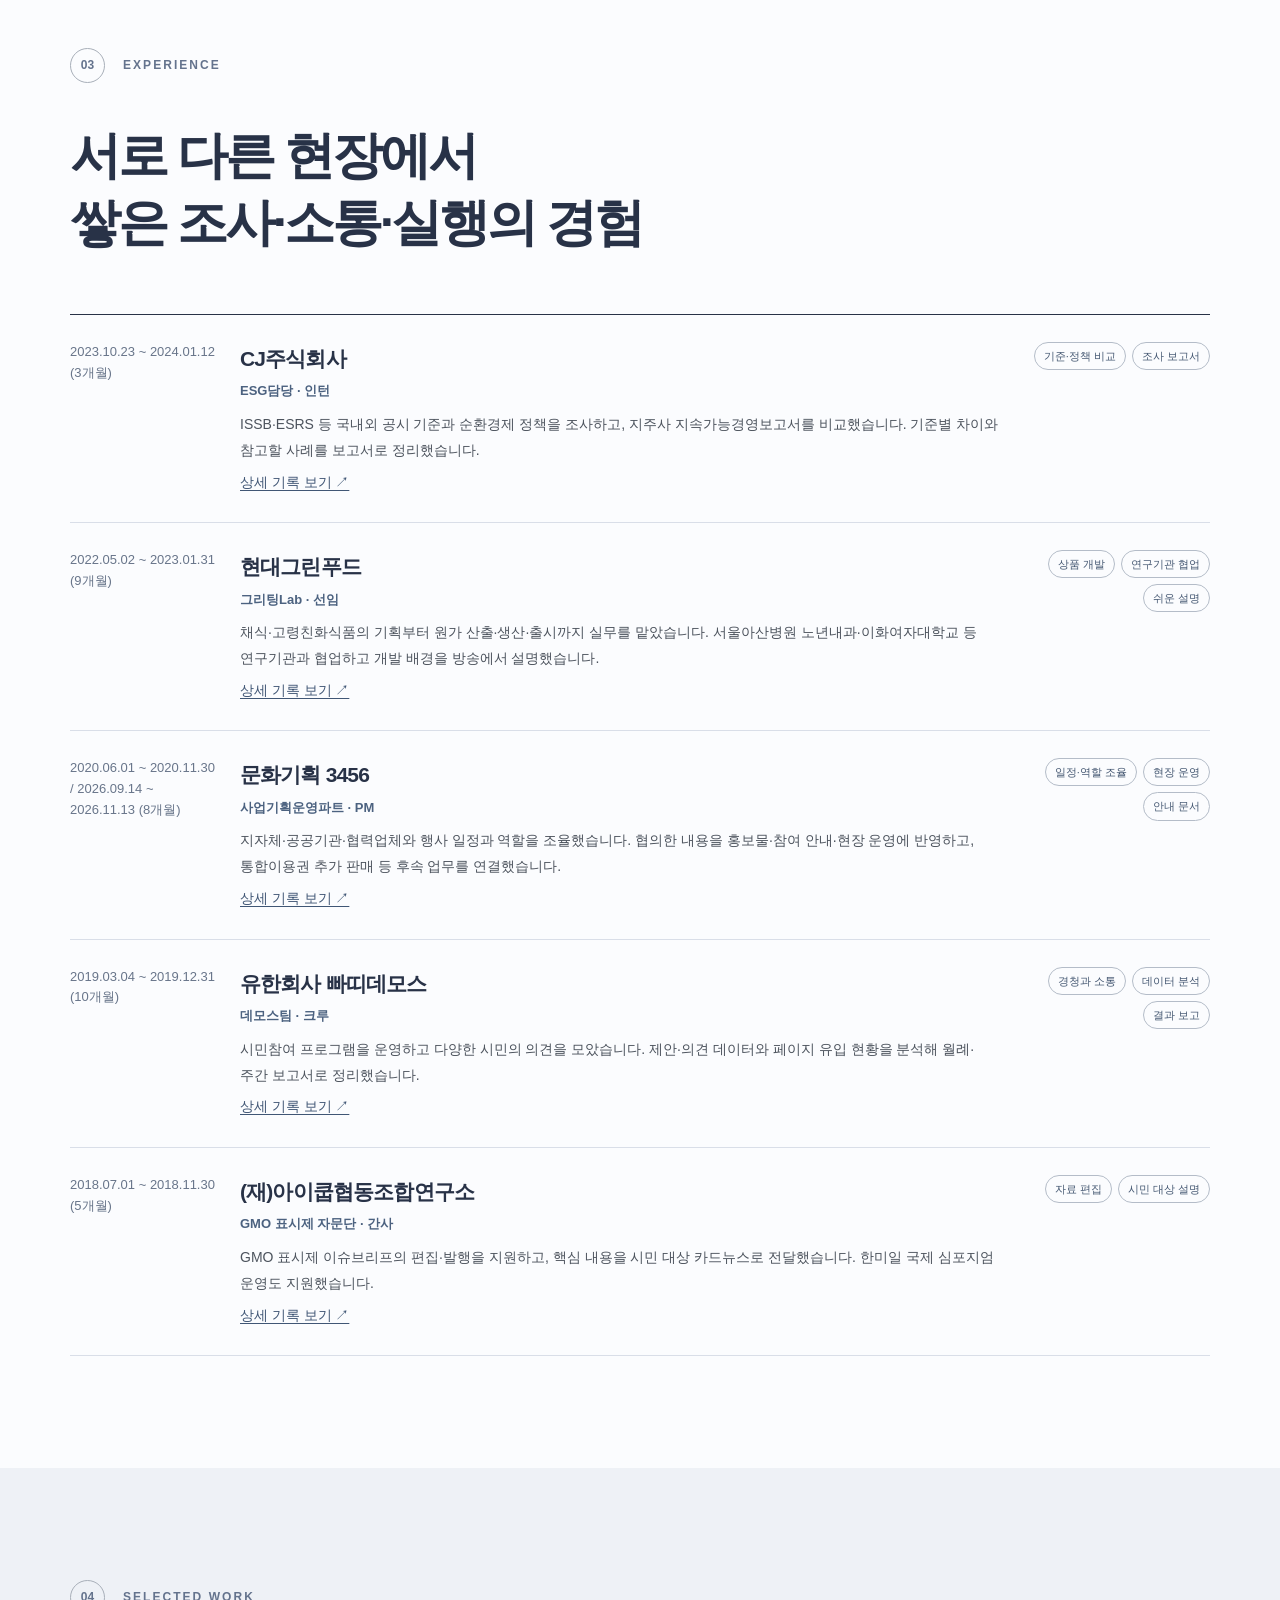
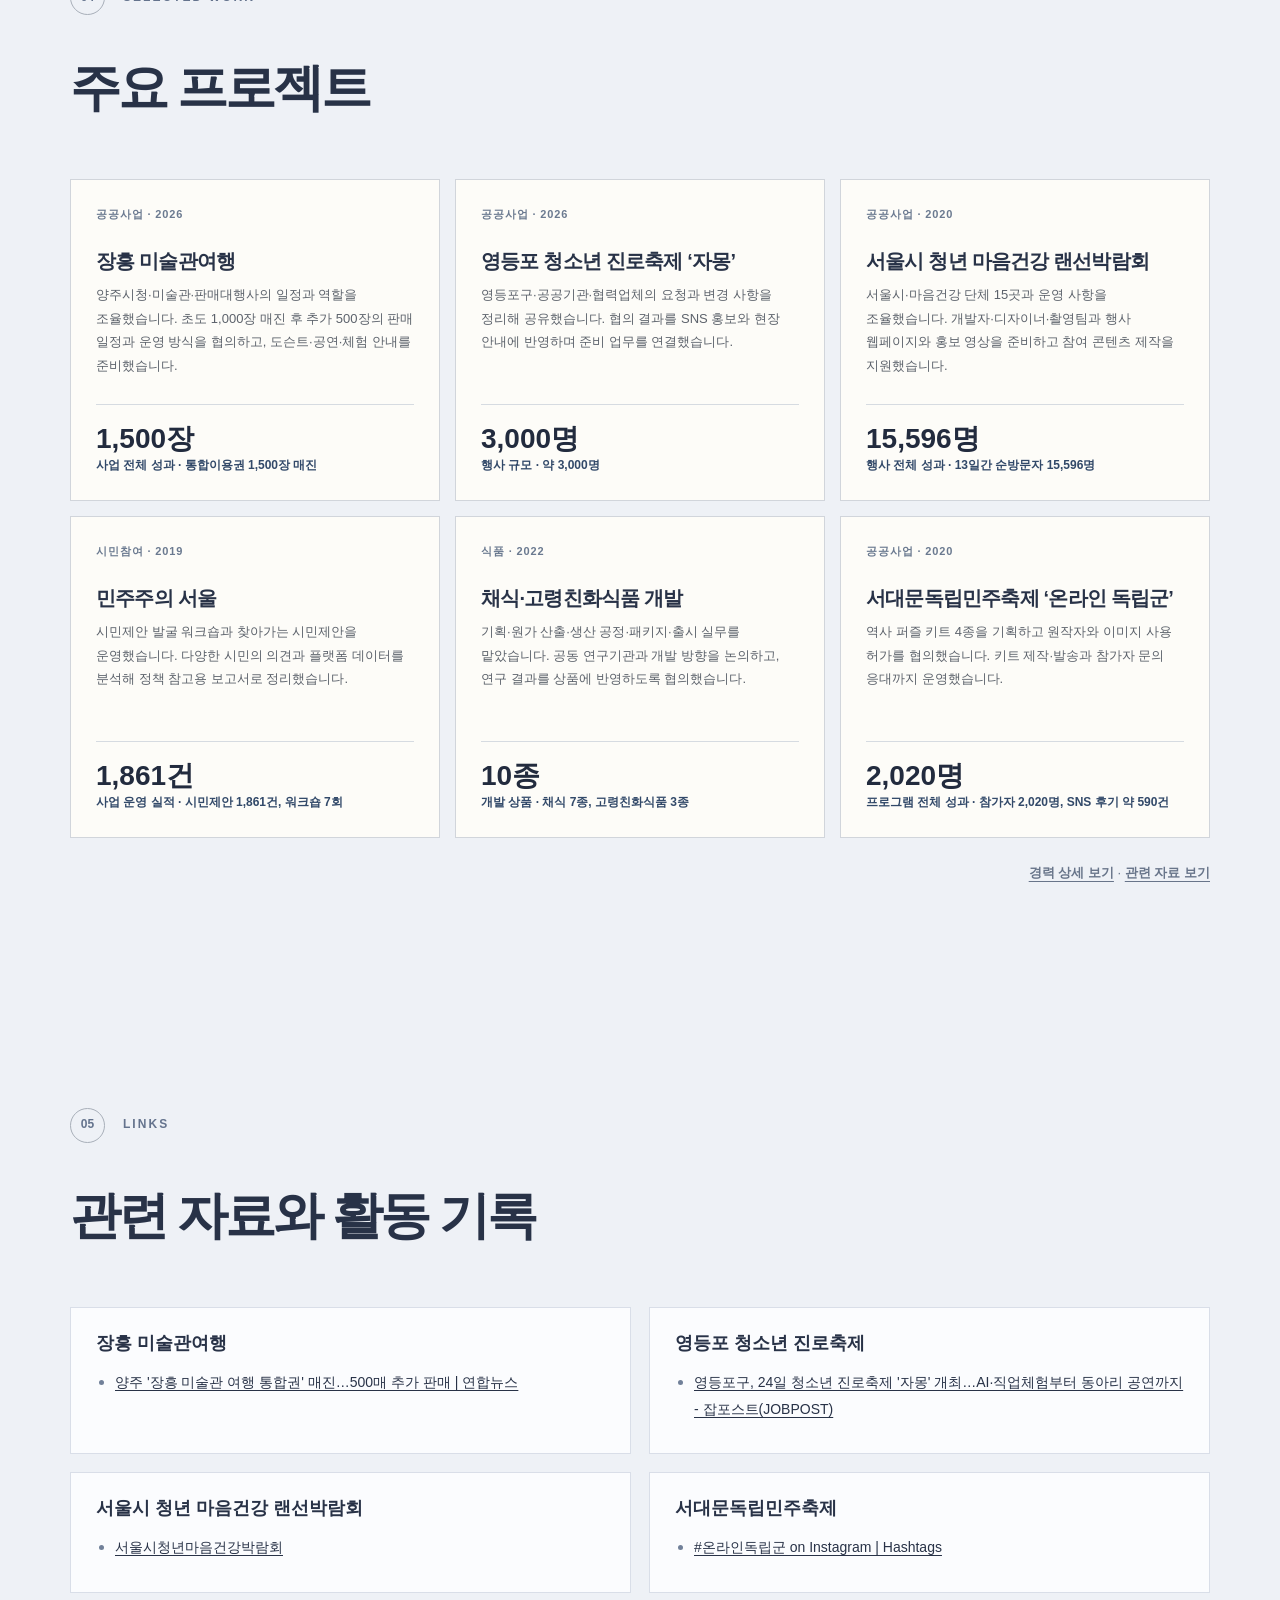
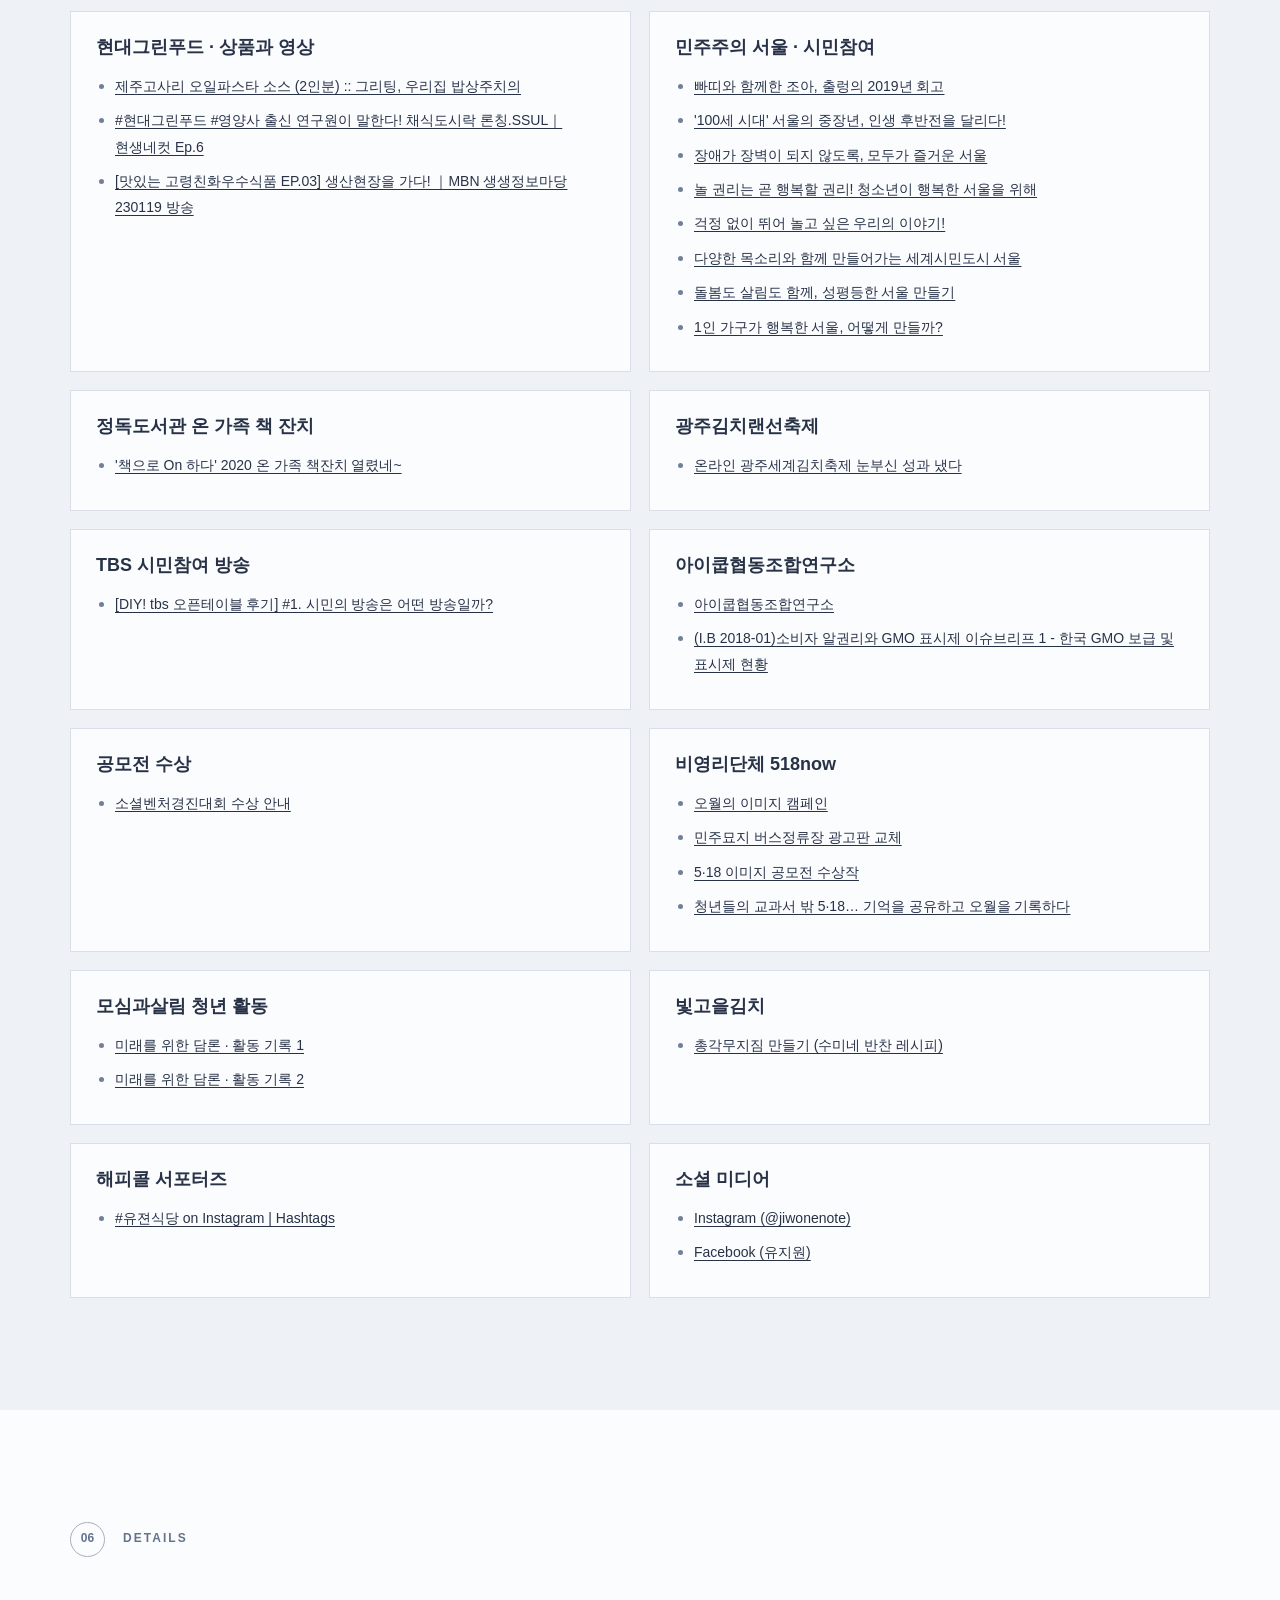
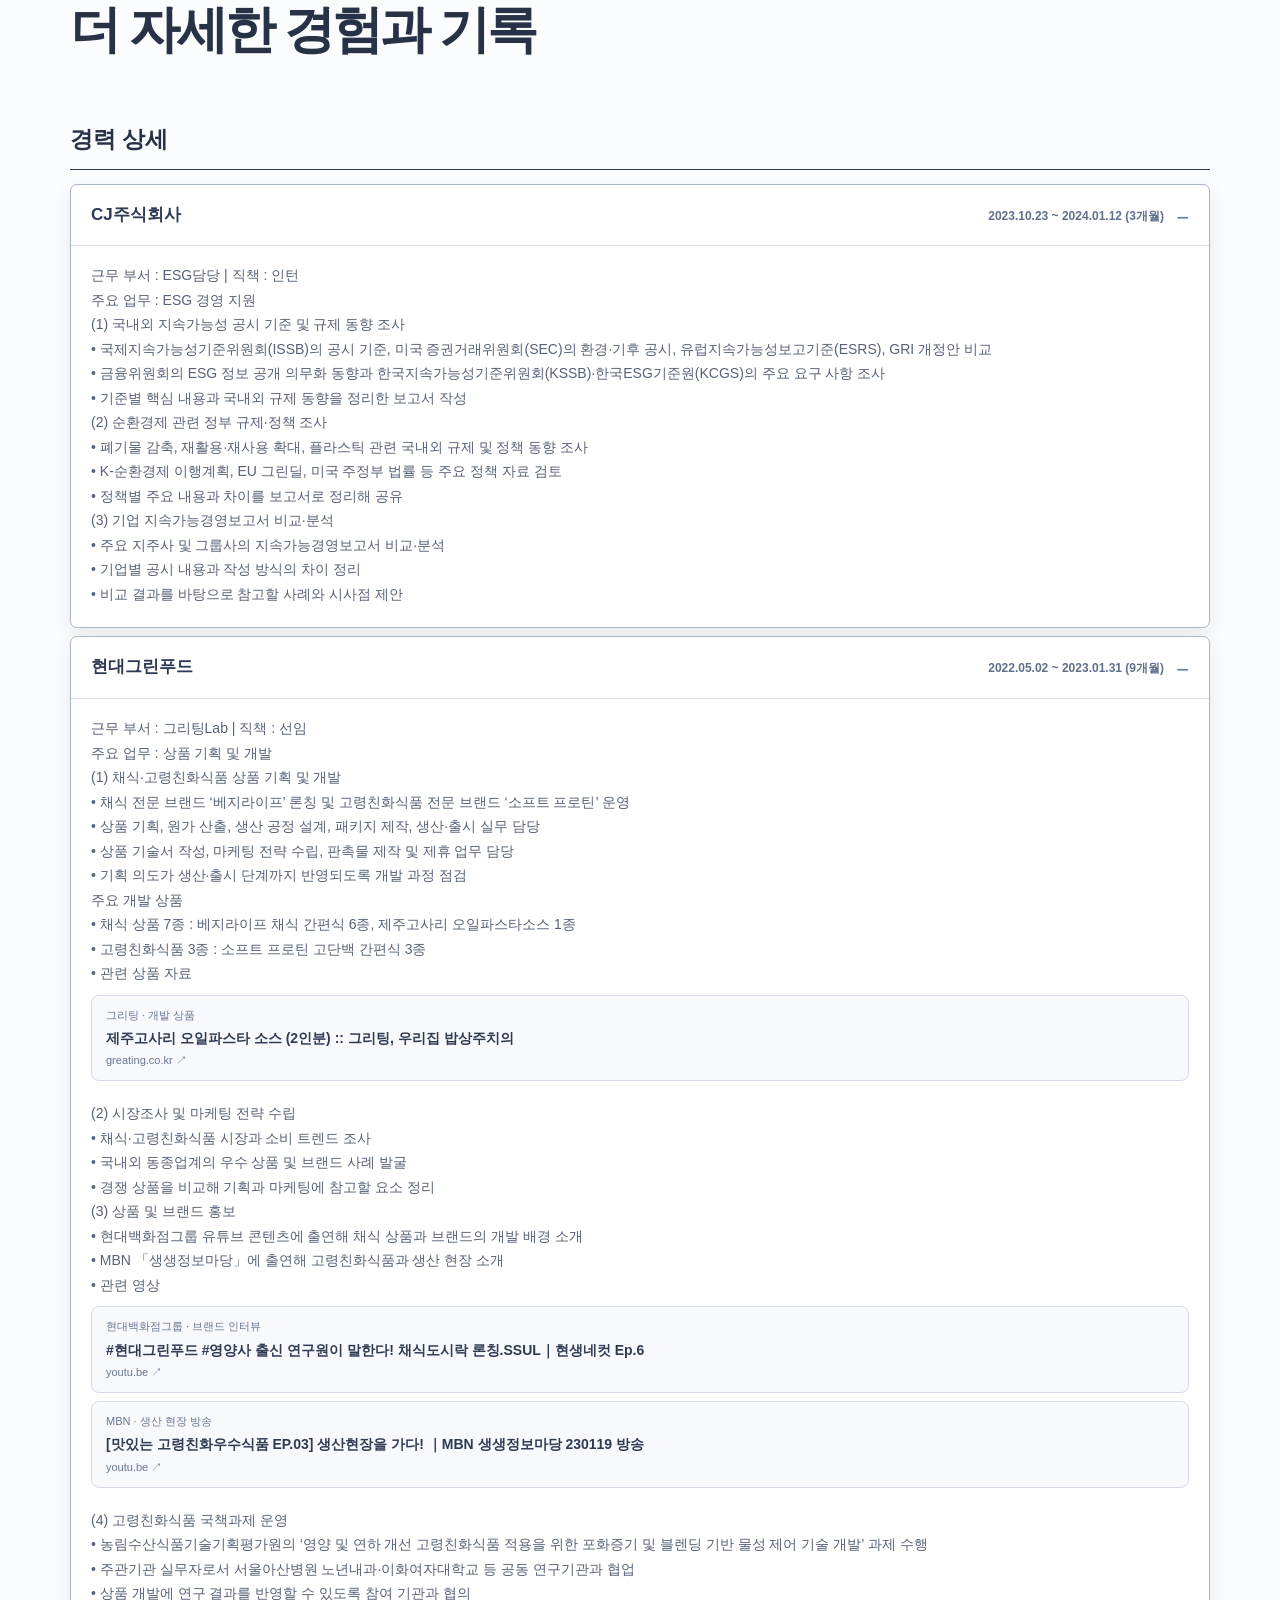
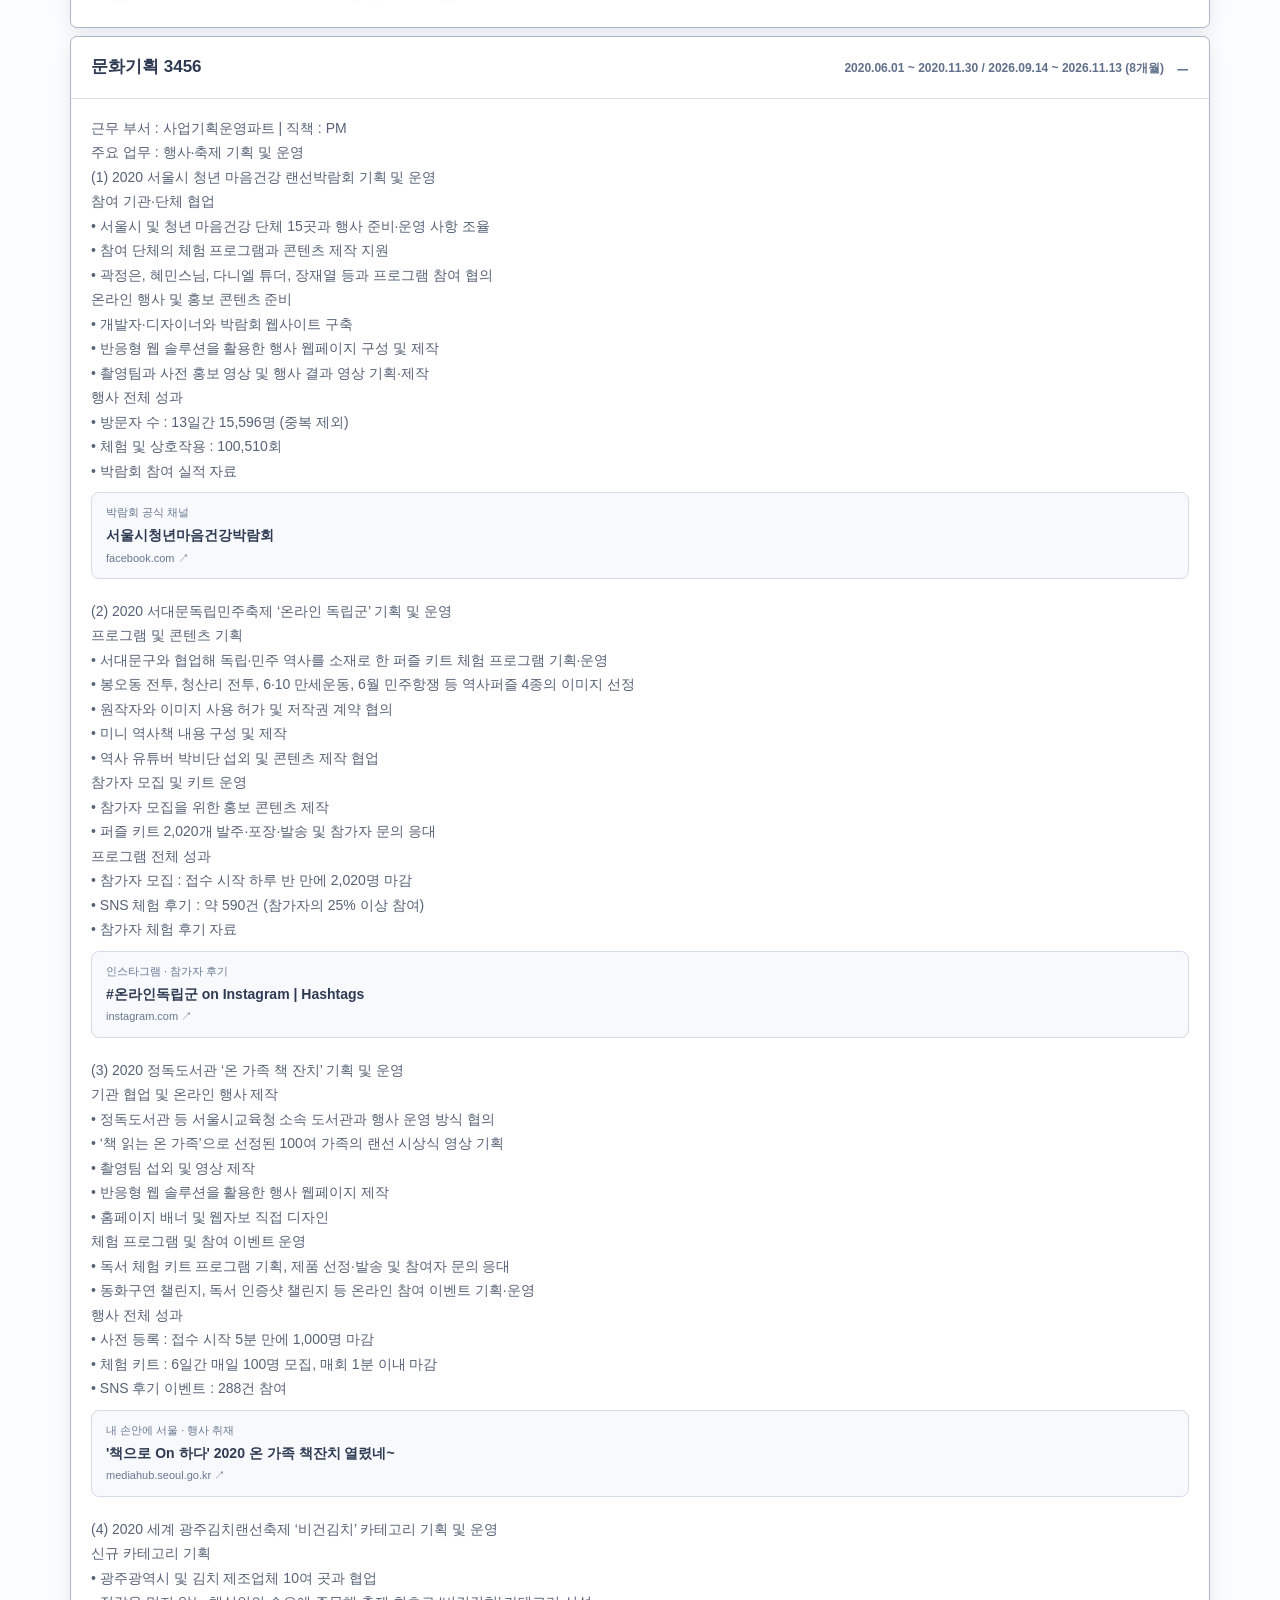
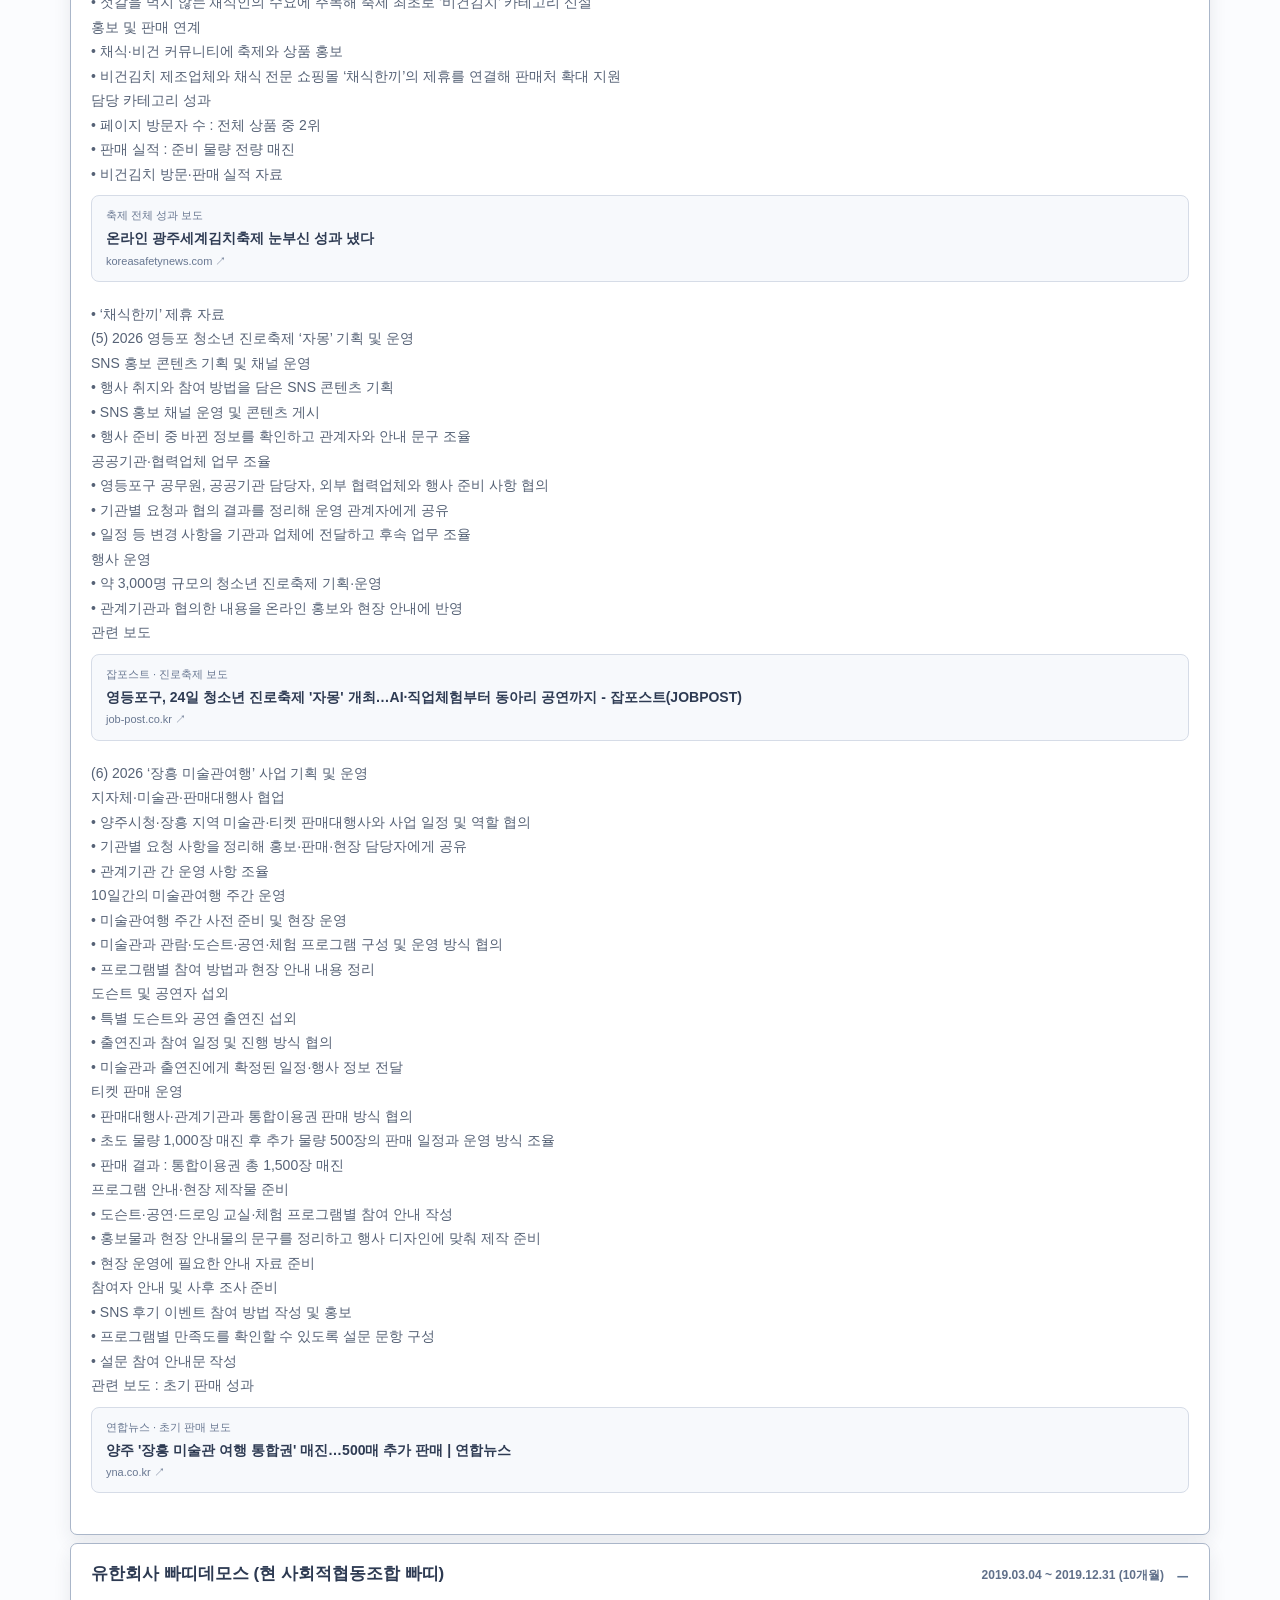
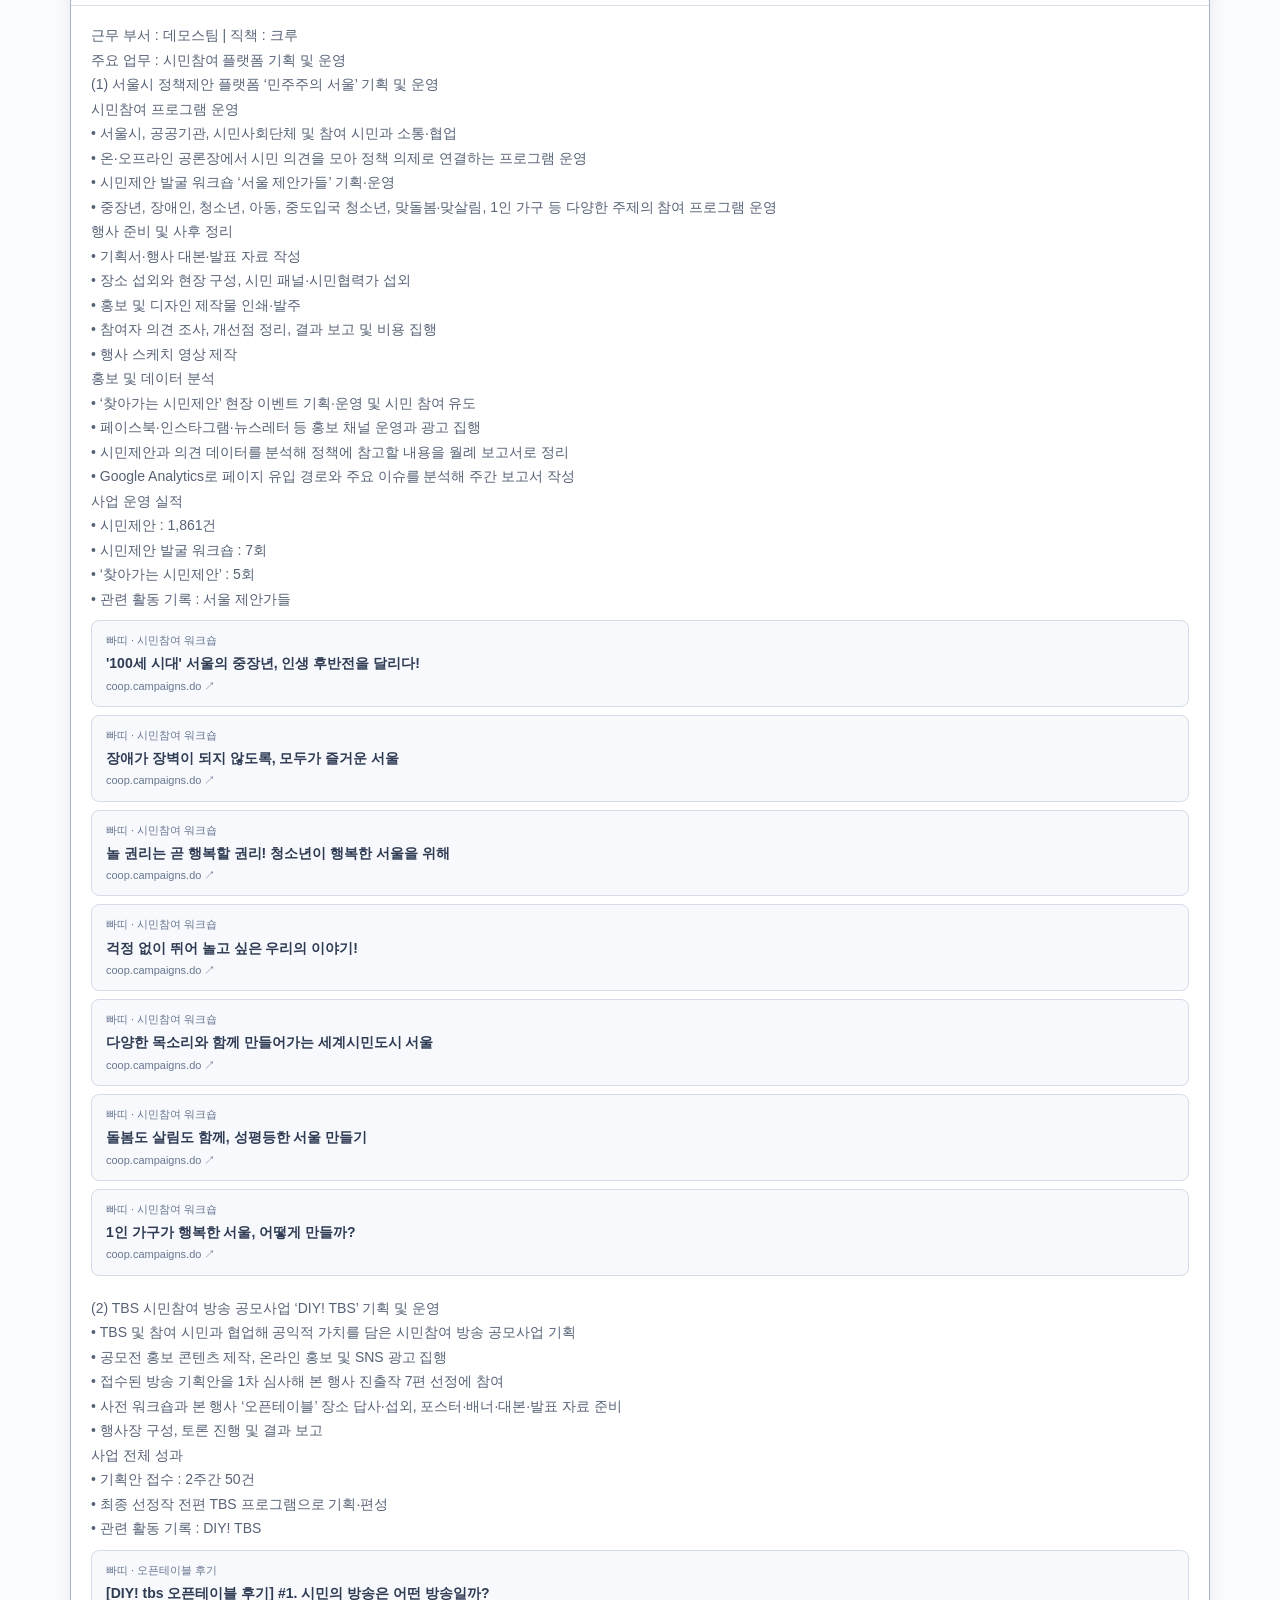
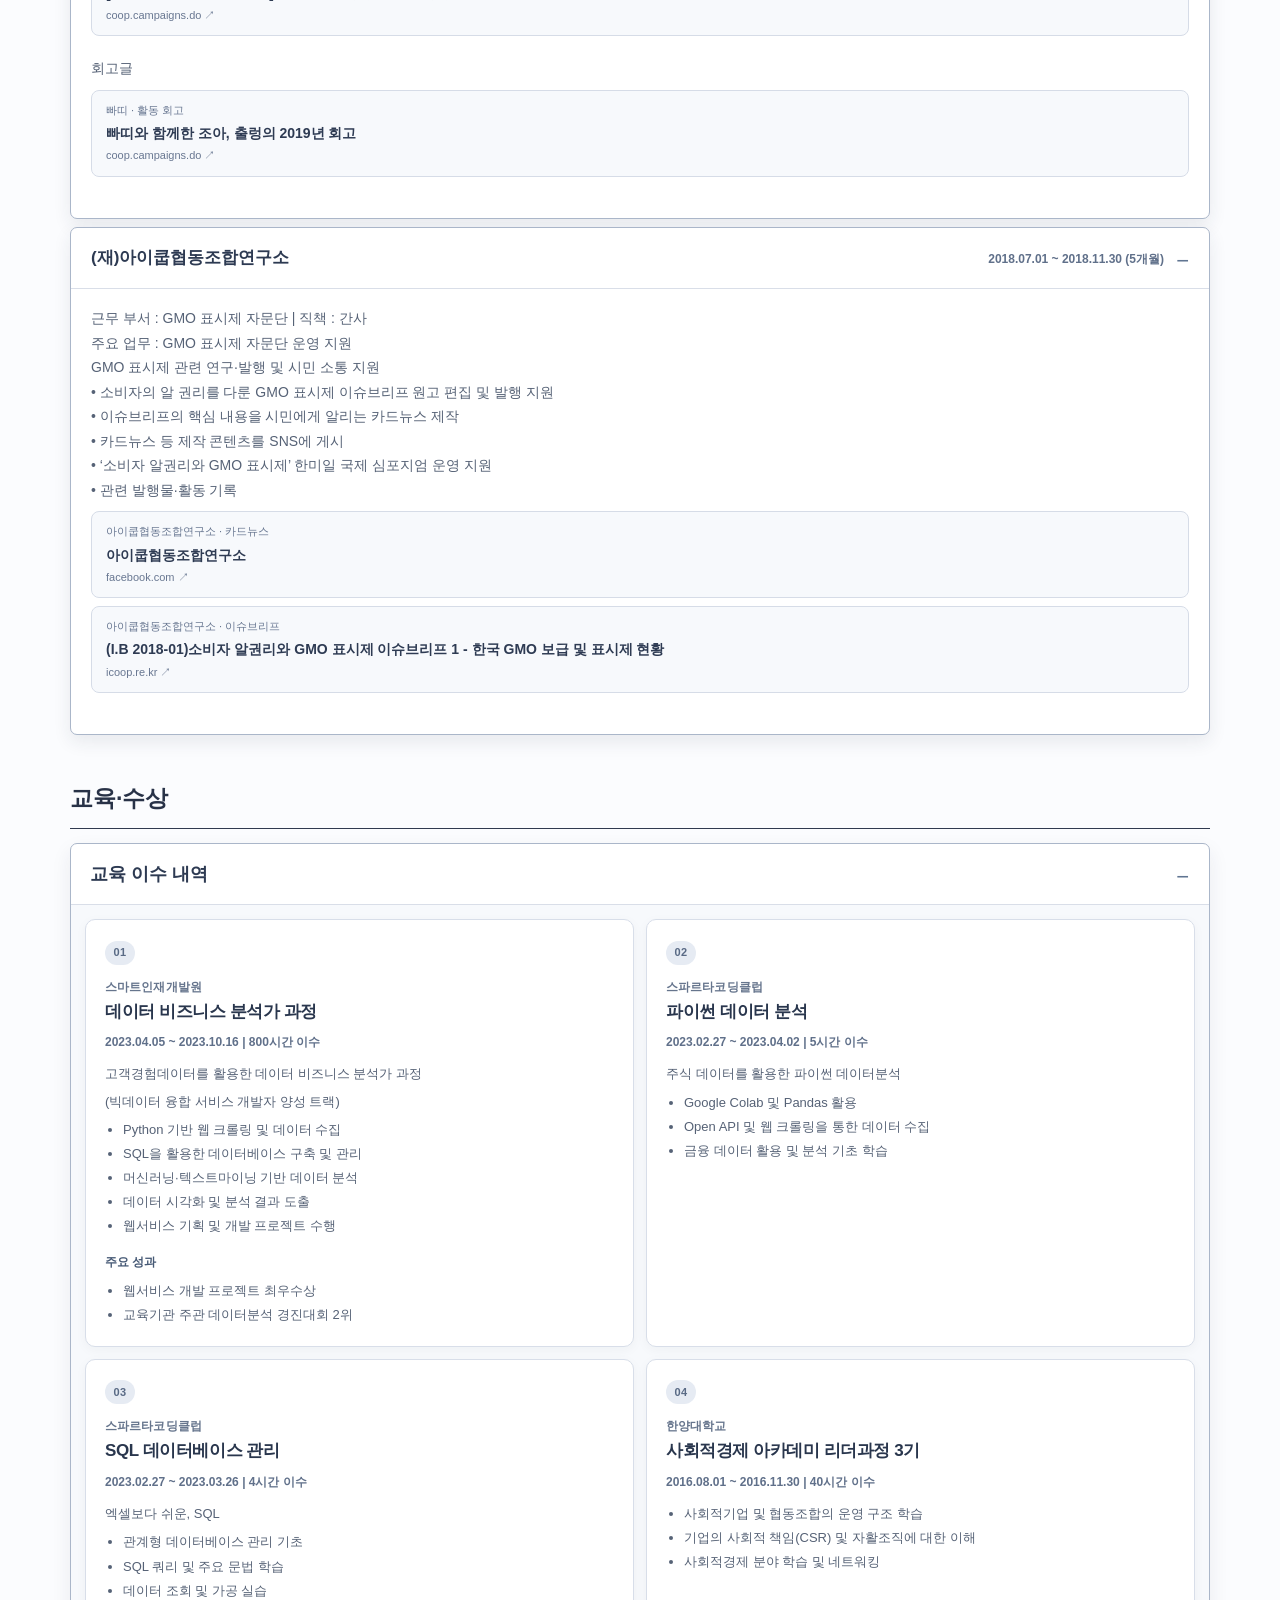
==== commit ad869768: "Refresh analysis card assets" ====
--- a/index.html
+++ b/index.html
@@ -1,5 +1,5 @@
 <!doctype html>
-<html lang="ko"><head><meta charset="utf-8"><meta name="viewport" content="width=device-width, initial-scale=1"><meta name="theme-color" content="#123531"><meta name="description" content="유지원 · 노무법인 청인 수습노무사 지원 포트폴리오"><title>유지원 | 청인 수습노무사 지원 포트폴리오</title><link rel="stylesheet" href="style.css?v=20"></head><body>
+<html lang="ko"><head><meta charset="utf-8"><meta name="viewport" content="width=device-width, initial-scale=1"><meta name="theme-color" content="#123531"><meta name="description" content="유지원 · 노무법인 청인 수습노무사 지원 포트폴리오"><title>유지원 | 청인 수습노무사 지원 포트폴리오</title><link rel="stylesheet" href="style.css?v=21"></head><body>
 <a class="skip" href="#main">본문으로 이동</a><header class="site-header"><div class="shell topbar"><a class="wordmark" href="#top" aria-label="유지원 포트폴리오 맨 위">유지원</a><nav aria-label="주요 메뉴"><a href="#about">소개</a><a href="#background">학력·자격</a><a href="#career">경력</a><a href="#projects">프로젝트</a><a href="#references">관련 자료</a><a href="#details">상세 기록</a><a href="#activities">대외활동 및 사회참여</a><a href="#essays">자기소개서</a><a href="#contact">연락처</a></nav></div></header>
 <main id="main"><section class="hero" id="top"><div class="shell hero-grid"><div><p class="eyebrow" id="eyebrow"></p><p class="hero-overline" id="hero-role"></p><h1 id="headline"></h1><p class="hero-intro" id="intro"></p><div class="hero-actions"><a class="button secondary" href="#essays">자기소개서 보기</a><a class="button primary" href="#projects">주요 경험 보기 <span aria-hidden="true">↗</span></a><a class="button secondary" id="email-hero" href="#contact">연락하기</a></div><div class="hero-foot"><span id="exam"></span><span id="exam-date"></span></div></div><figure class="hero-person"><img class="profile-portrait" src="jiwon-profile.jpg" alt="유지원 프로필 사진" decoding="async"><figcaption><ul id="profile-traits" aria-label="유지원의 일하는 태도"></ul></figcaption></figure></div></section><section class="section section-cream" id="about"><div class="shell"><div class="section-kicker"><span>01</span><span>ABOUT</span></div><div class="about-grid"><div><h2 class="section-title">인천의 일터에서<br>배우고 기여하겠습니다.</h2><div class="section-rule"></div><p class="about-title" id="about-title"></p><div id="about-paragraphs"></div></div><div class="strength-list" id="strengths"></div></div></div></section><section class="section" id="background"><div class="shell"><div class="section-kicker"><span>02</span><span>BACKGROUND</span></div><div class="heading-row"><h2 class="section-title">배움으로 다져 온<br>기본기</h2></div><div class="background-grid"><div><h3 class="subheading">학력</h3><div id="education-list"></div></div><div><h3 class="subheading">시험·자격</h3><div id="credentials-list"></div></div></div></div></section><section class="section" id="career"><div class="shell"><div class="section-kicker"><span>03</span><span>EXPERIENCE</span></div><div class="heading-row"><h2 class="section-title">서로 다른 현장에서<br>쌓은 조사·소통·실행의 경험</h2></div><div class="career-list" id="career-list"></div></div></section><section class="section section-cream" id="projects"><div class="shell"><div class="section-kicker"><span>04</span><span>SELECTED WORK</span></div><div class="heading-row"><h2 class="section-title">주요 프로젝트</h2></div><div class="project-grid" id="project-grid"></div><p class="source-note"><a href="#details">경력 상세 보기</a> · <a href="#references">관련 자료 보기</a></p></div></section><section class="section section-cream" id="references"><div class="shell"><div class="section-kicker"><span>05</span><span>LINKS</span></div><div class="heading-row"><h2 class="section-title">관련 자료와 활동 기록</h2></div><div class="reference-grid" id="reference-grid"></div></div></section><section class="section" id="details"><div class="shell"><div class="section-kicker"><span>06</span><span>DETAILS</span></div><div class="heading-row"><h2 class="section-title">더 자세한 경험과 기록</h2></div><div class="detail-groups" id="detail-groups"></div></div></section><section class="section section-cream" id="activities" aria-labelledby="activities-title"><div class="shell"><div class="section-kicker"><span>07</span><span>ACTIVITIES</span></div><div class="activity-section standalone-activity"><div class="activity-heading"><div><span class="activity-kicker">ACTIVITIES &amp; SOCIAL ENGAGEMENT</span><h3 id="activities-title">대외활동 및 사회참여</h3></div></div><div class="activity-grid" id="activity-list"></div></div></div></section><section class="section" id="essays" aria-labelledby="essay-heading"><div class="shell"><div class="section-kicker"><span>Q&amp;A</span><span>SELF INTRODUCTION</span></div><h2 id="essay-heading" class="section-title">청인에 전하는 지원 이야기</h2><div id="essay-list"></div></div></section><section class="section section-deep" id="approach"><div class="shell"><div class="section-kicker"><span>08</span><span>HOW I WORK</span></div><h2 class="section-title">스스로 준비하고,<br>검토를 거쳐 완성하겠습니다.</h2><ol class="approach-list" id="work-style"></ol></div></section><section class="section contact" id="contact"><div class="shell contact-grid"><div><div class="section-kicker"><span>09</span><span>CONTACT</span></div><h2 class="section-title">이야기를<br>나눠 보고 싶습니다.</h2><p id="contact-location"></p></div><div class="contact-links"><a id="contact-email"></a><a id="contact-phone"></a></div></div></section></main><footer class="site-footer"><div class="shell"><span>© <span id="year"></span> 유지원. 청인 수습노무사 지원 포트폴리오</span></div></footer>
-<script src="site.js?v=19" defer></script></body></html>
+<script src="site.js?v=20" defer></script></body></html>
--- a/style.css
+++ b/style.css
@@ -81,3 +81,13 @@
 /* Hide removed eyebrow text and keep the standalone activities section clean. */
 .eyebrow:empty{display:none}
 .standalone-activity{margin-top:0;padding-top:0;border-top:0}
+
+/* 조사·분석 및 문서 작성: 번호형 역량 카드 */
+.detail-group-analysis{display:grid;grid-template-columns:repeat(2,minmax(0,1fr));gap:12px}
+.detail-group-analysis>h3{grid-column:1/-1;margin-bottom:2px}
+.detail-group-analysis .detail-record{margin:0;border-color:#d6dce7;border-radius:10px;background:#fff;box-shadow:0 3px 12px rgba(34,43,62,.04)}
+.detail-group-analysis .detail-record[open]{border-color:#aab6c9;box-shadow:0 8px 20px rgba(34,43,62,.08)}
+.detail-group-analysis .detail-record summary{padding:16px 42px 16px 18px;background:linear-gradient(135deg,#fff 0%,#f5f7fb 100%)}
+.detail-group-analysis .record-title{font-size:16px;color:#2d3a52;letter-spacing:-.02em}
+.detail-group-analysis .record-body{padding:15px 18px 17px;font-size:13px;line-height:1.75;background:#f9fafc}
+@media(max-width:700px){.detail-group-analysis{grid-template-columns:1fr}.detail-group-analysis>h3{grid-column:auto}}
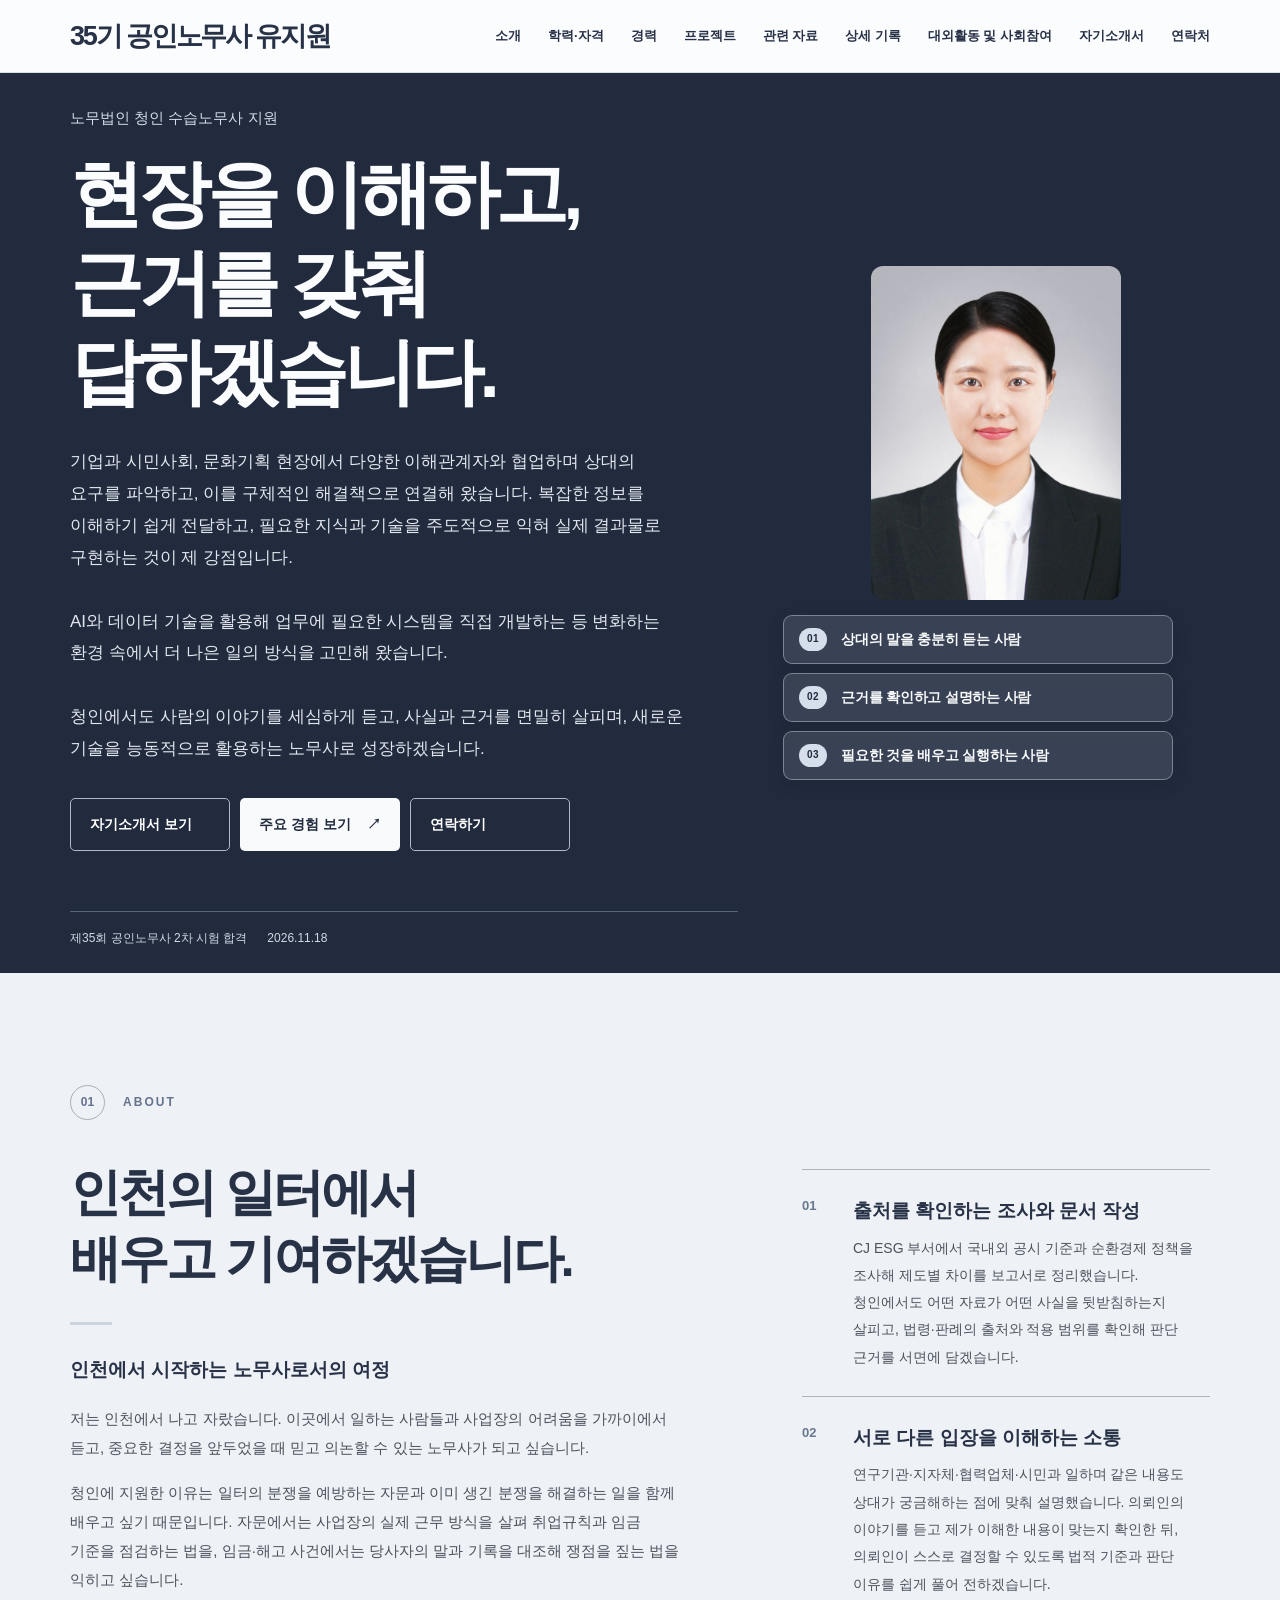
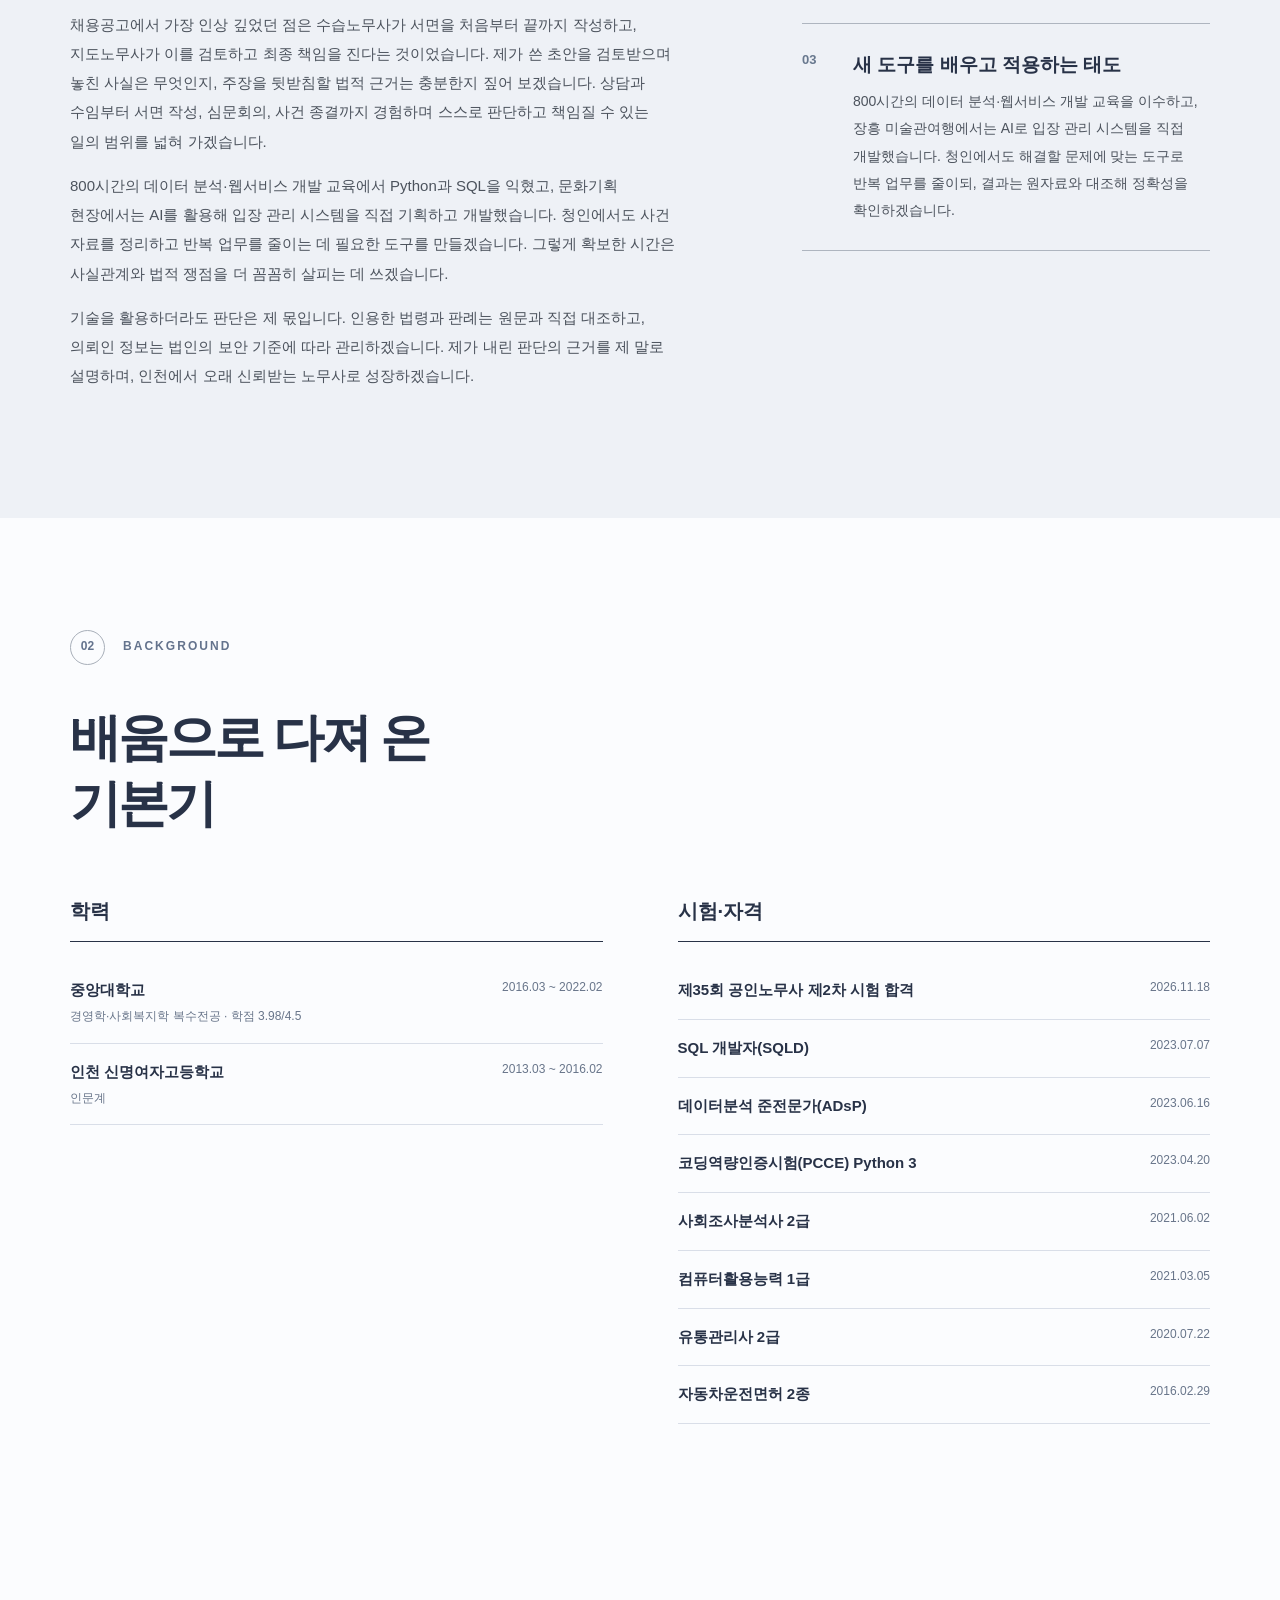
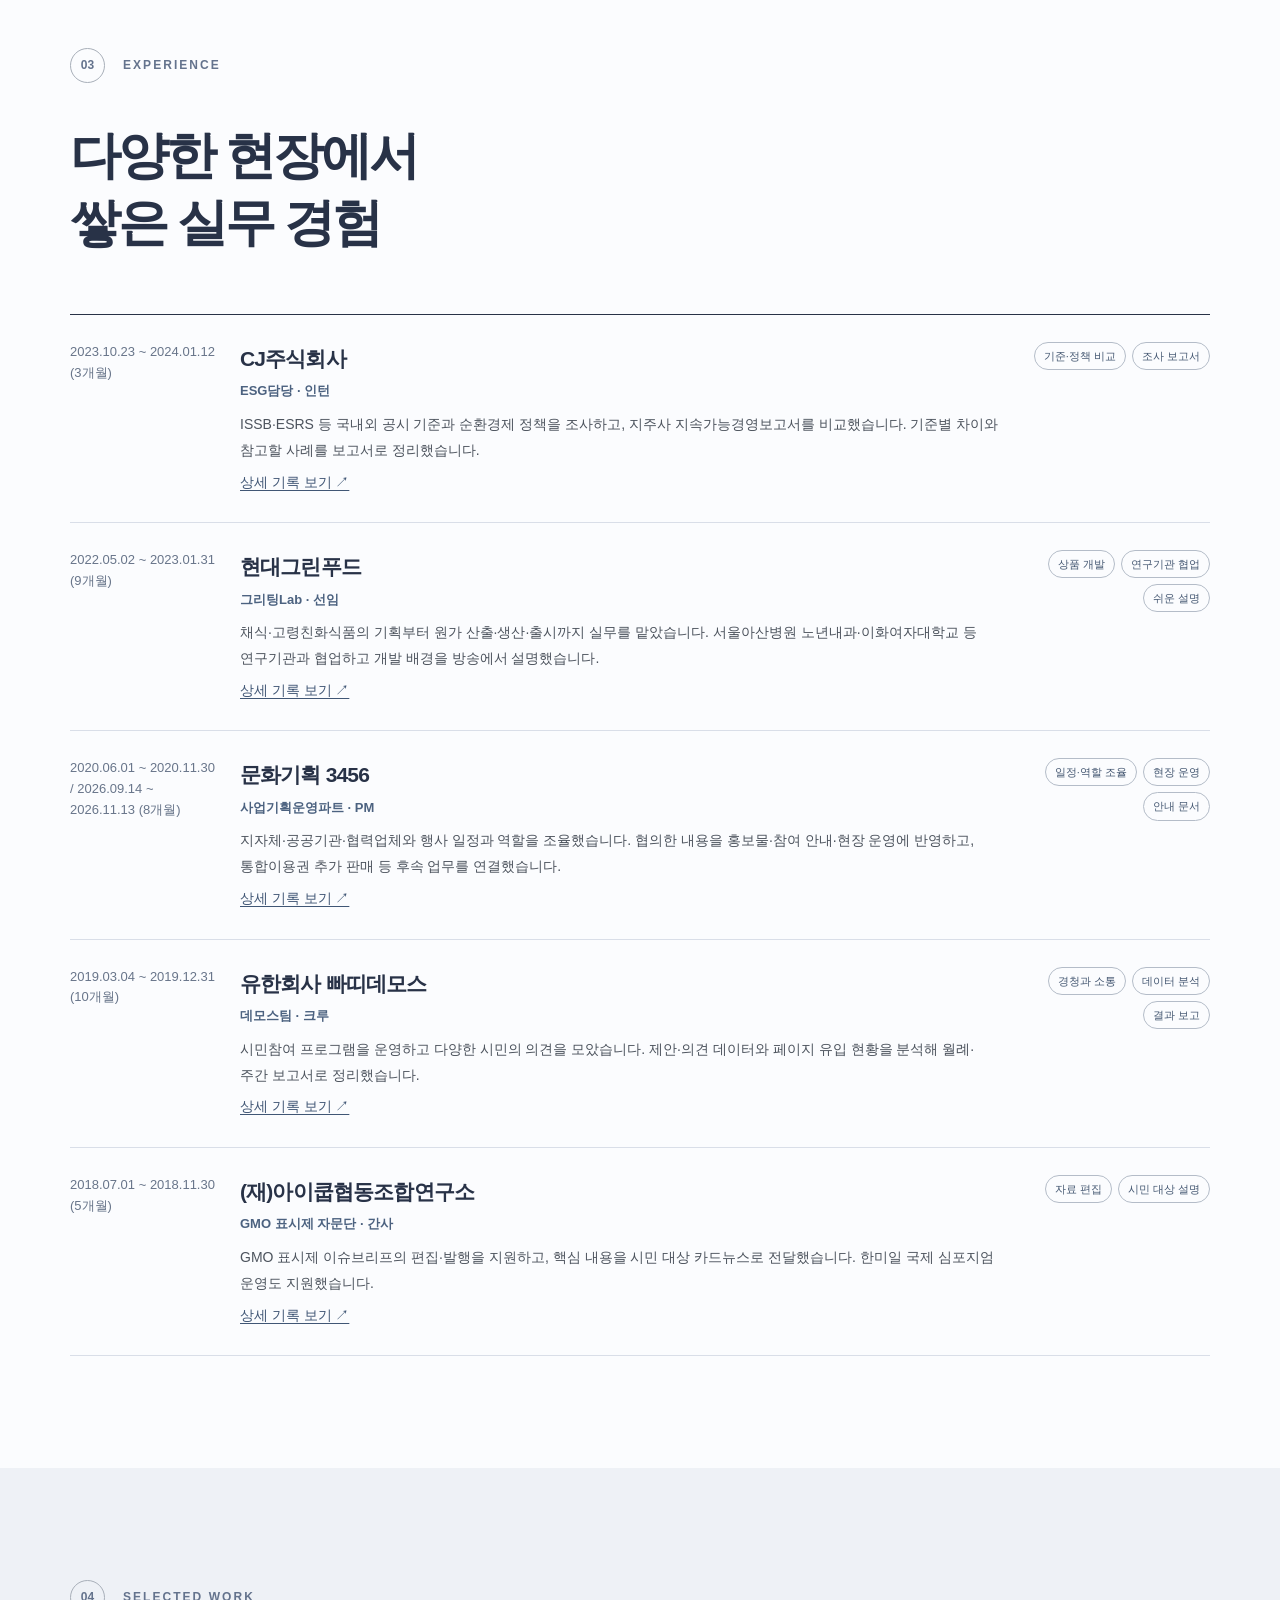
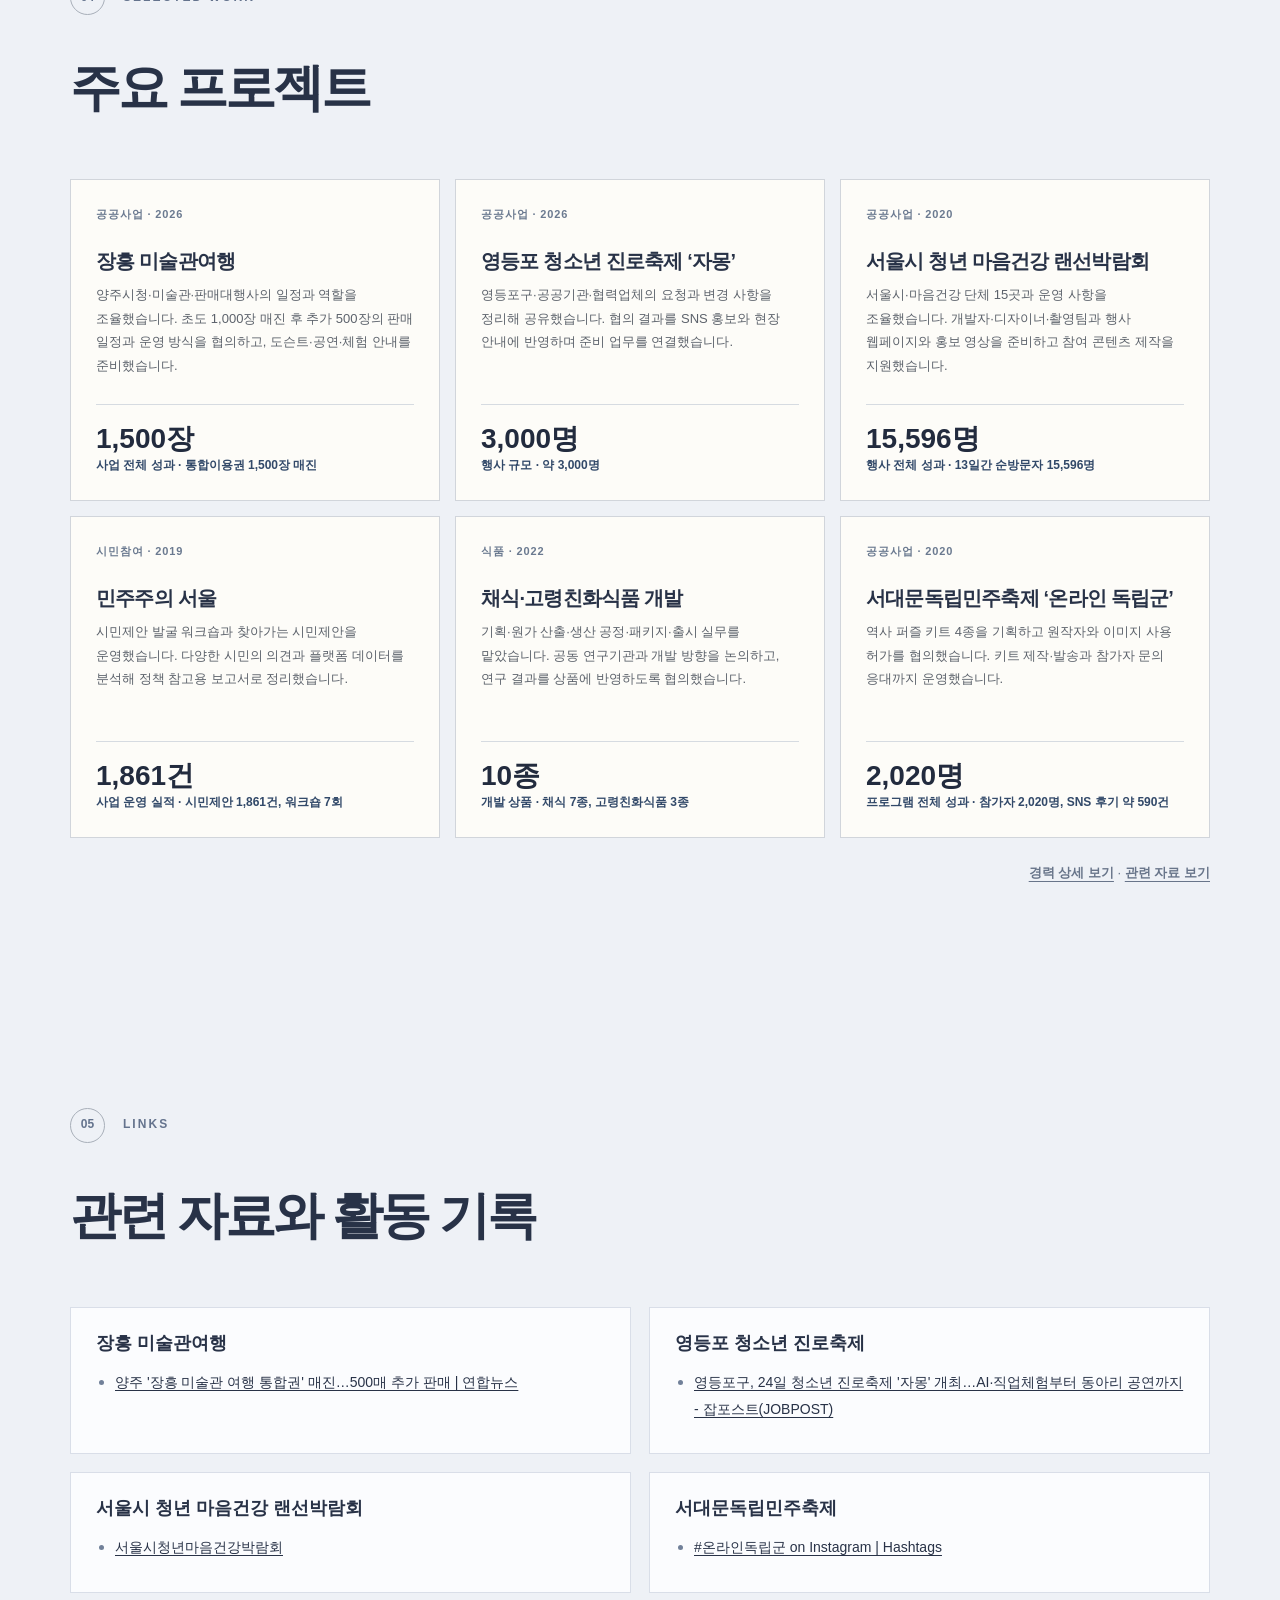
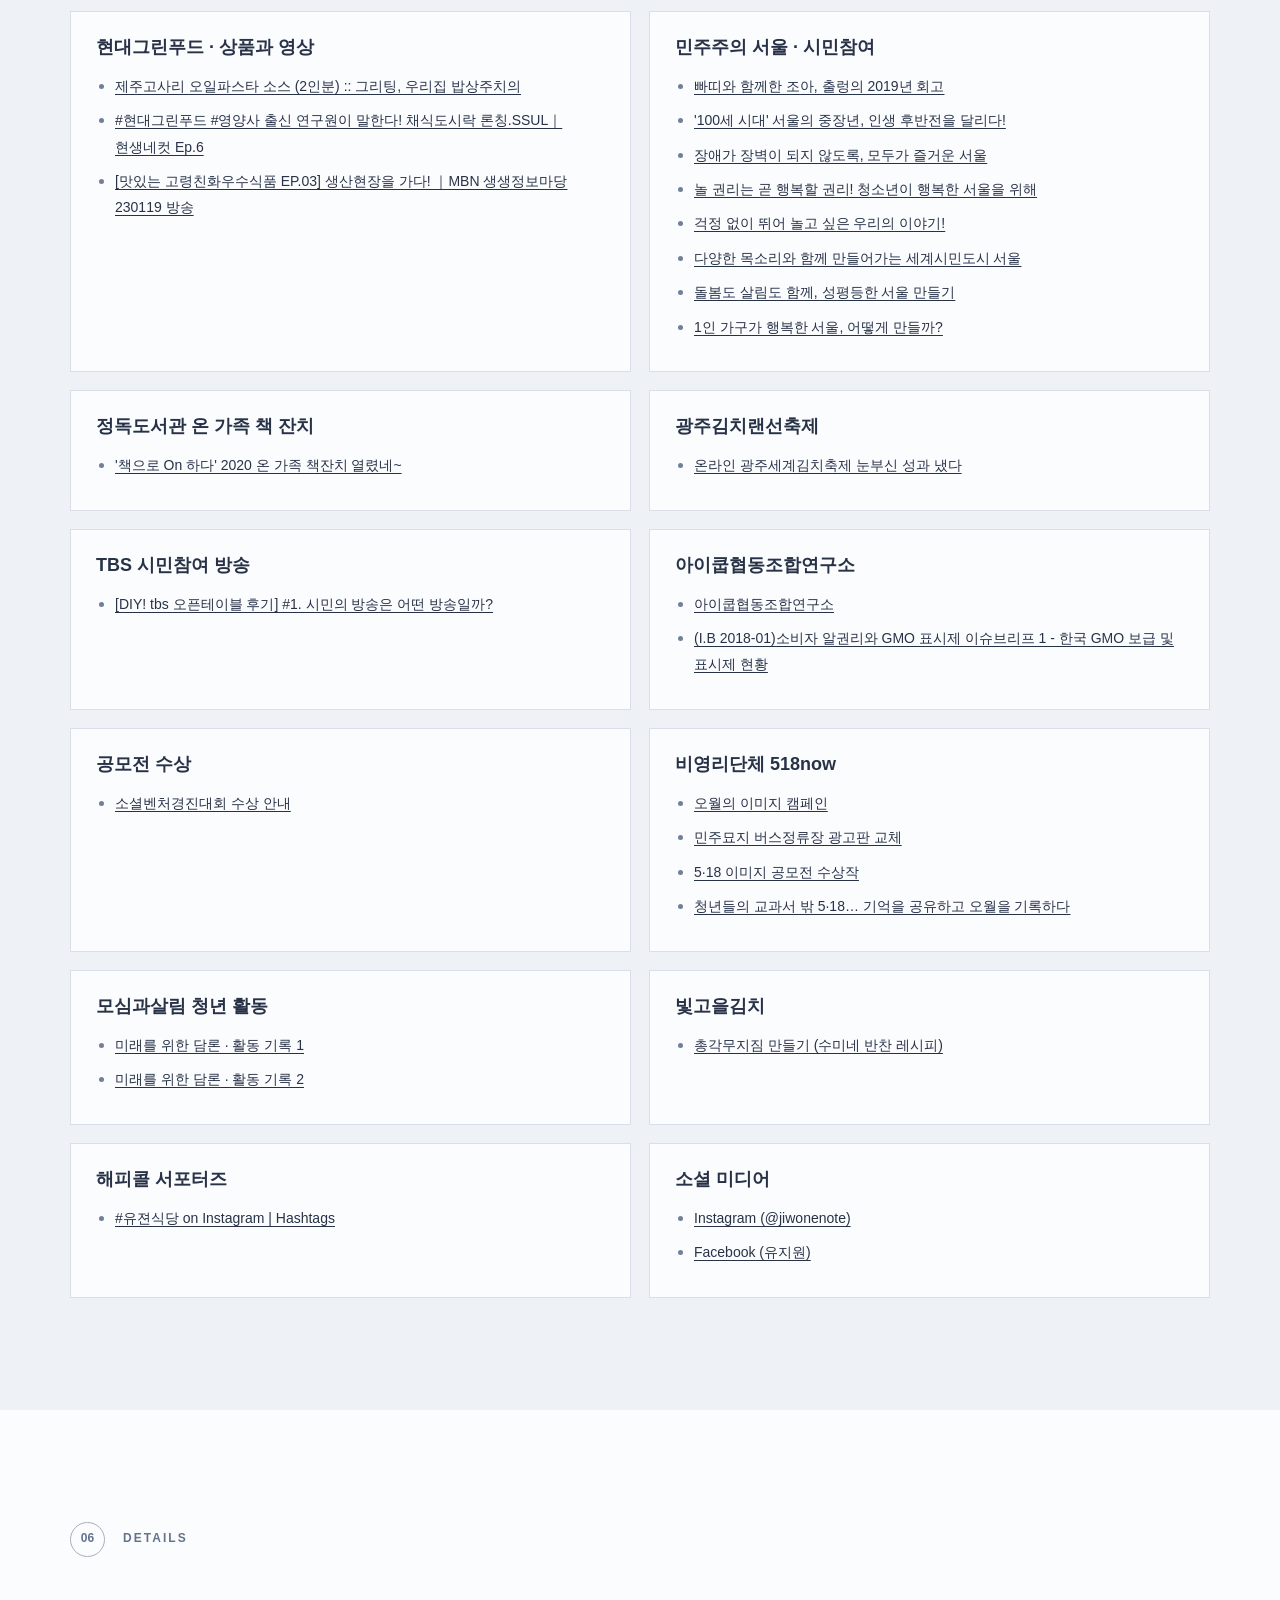
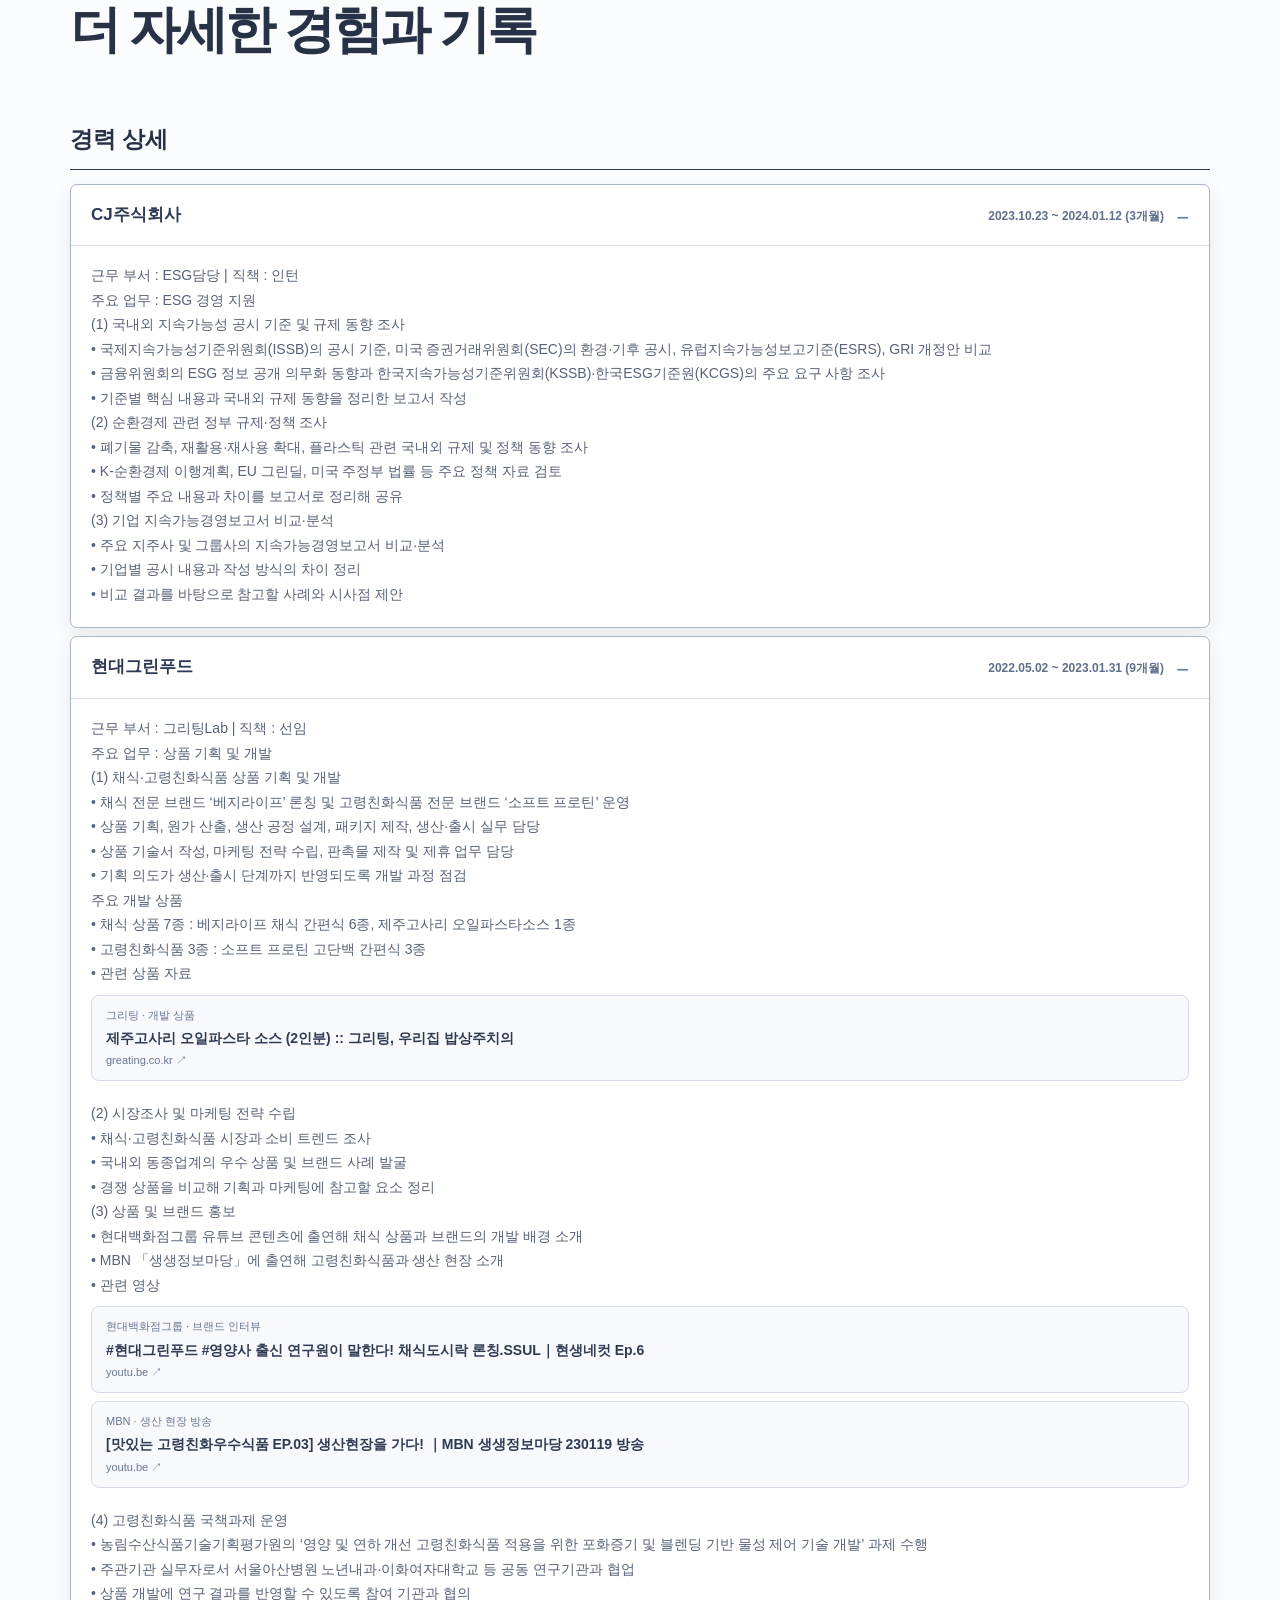
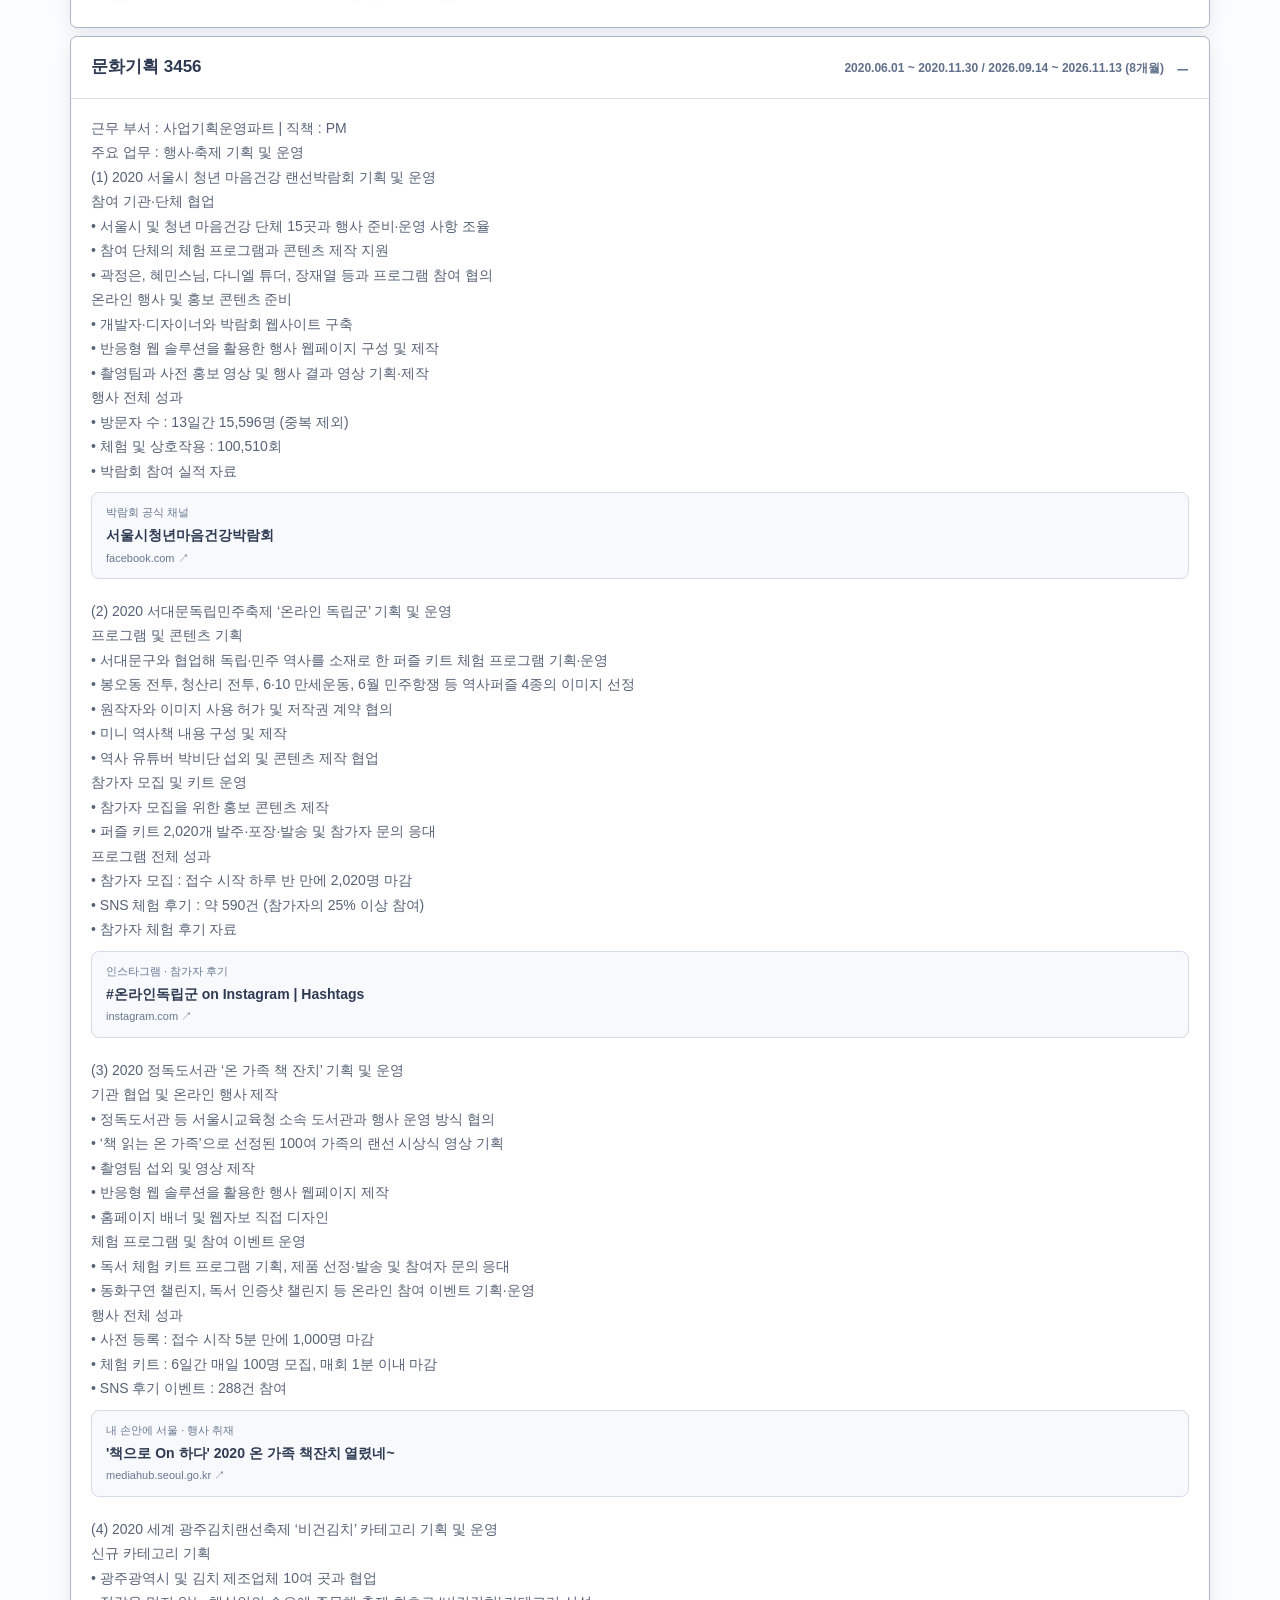
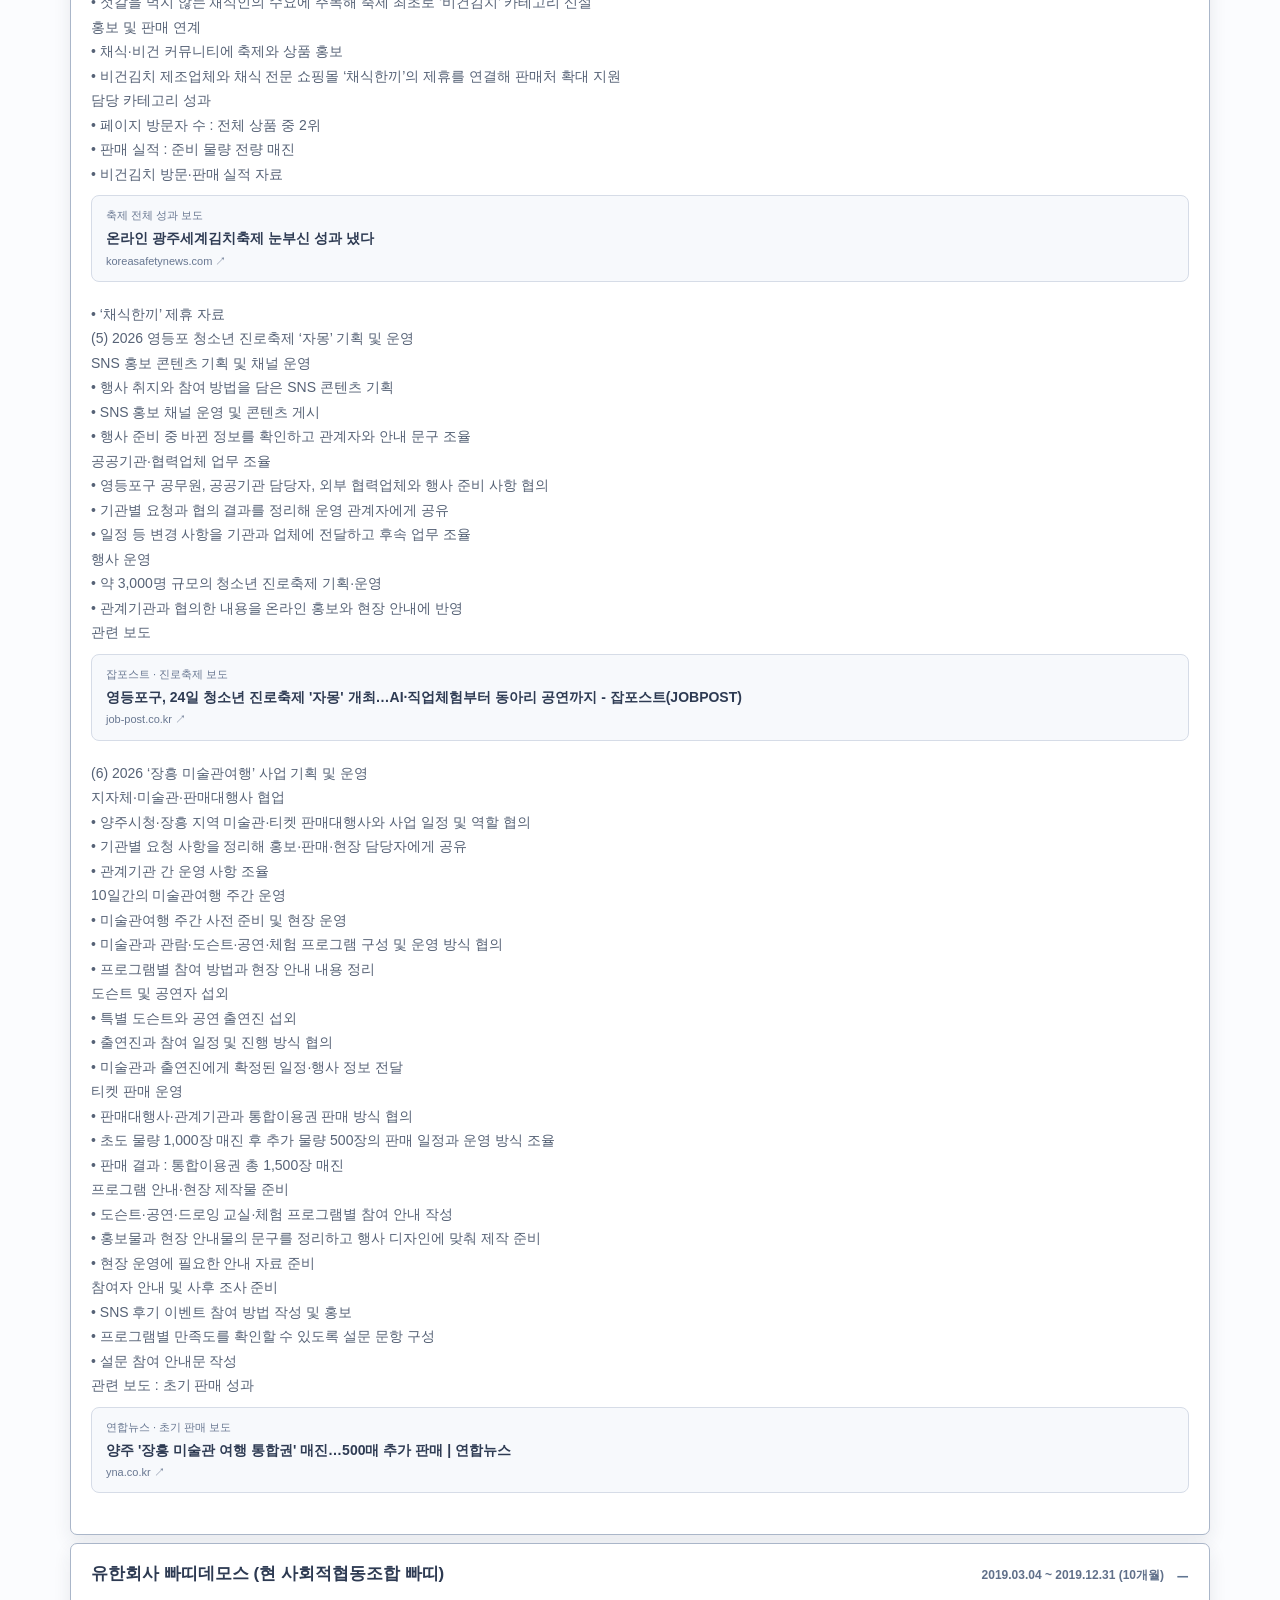
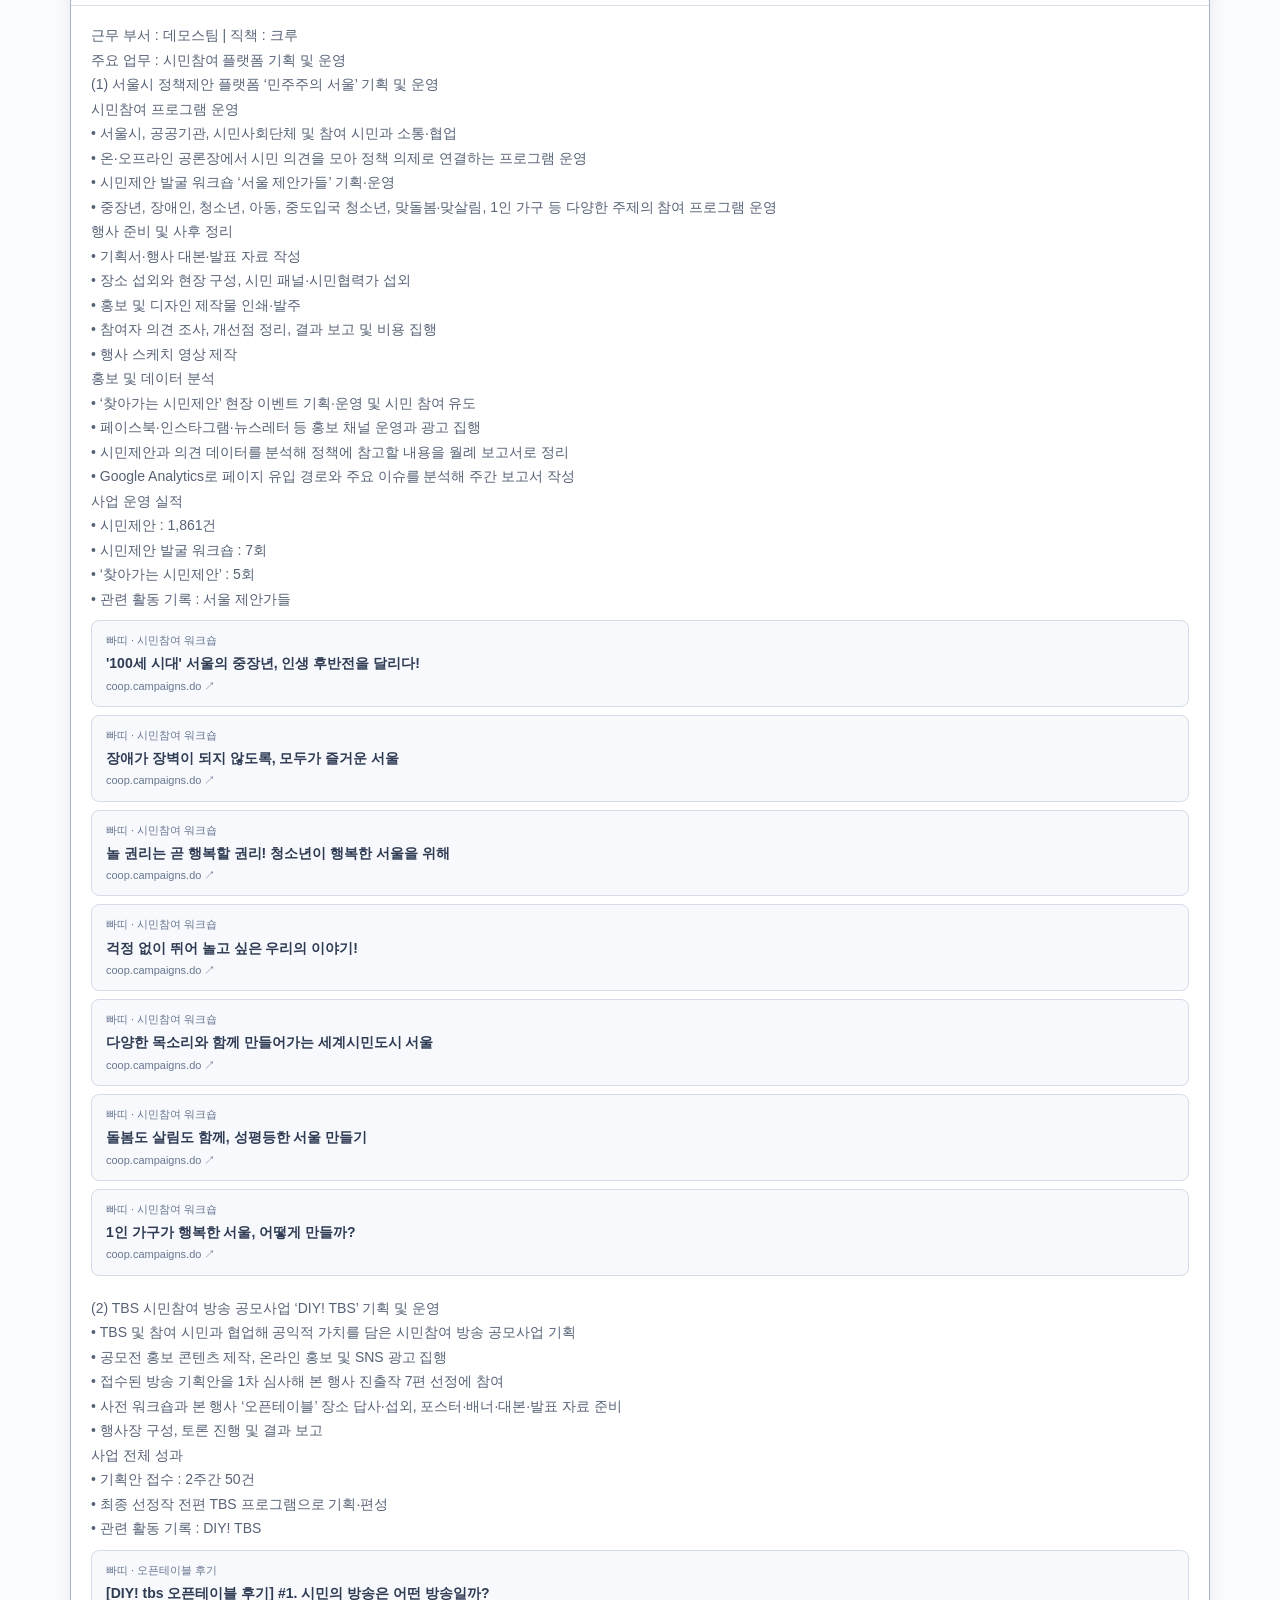
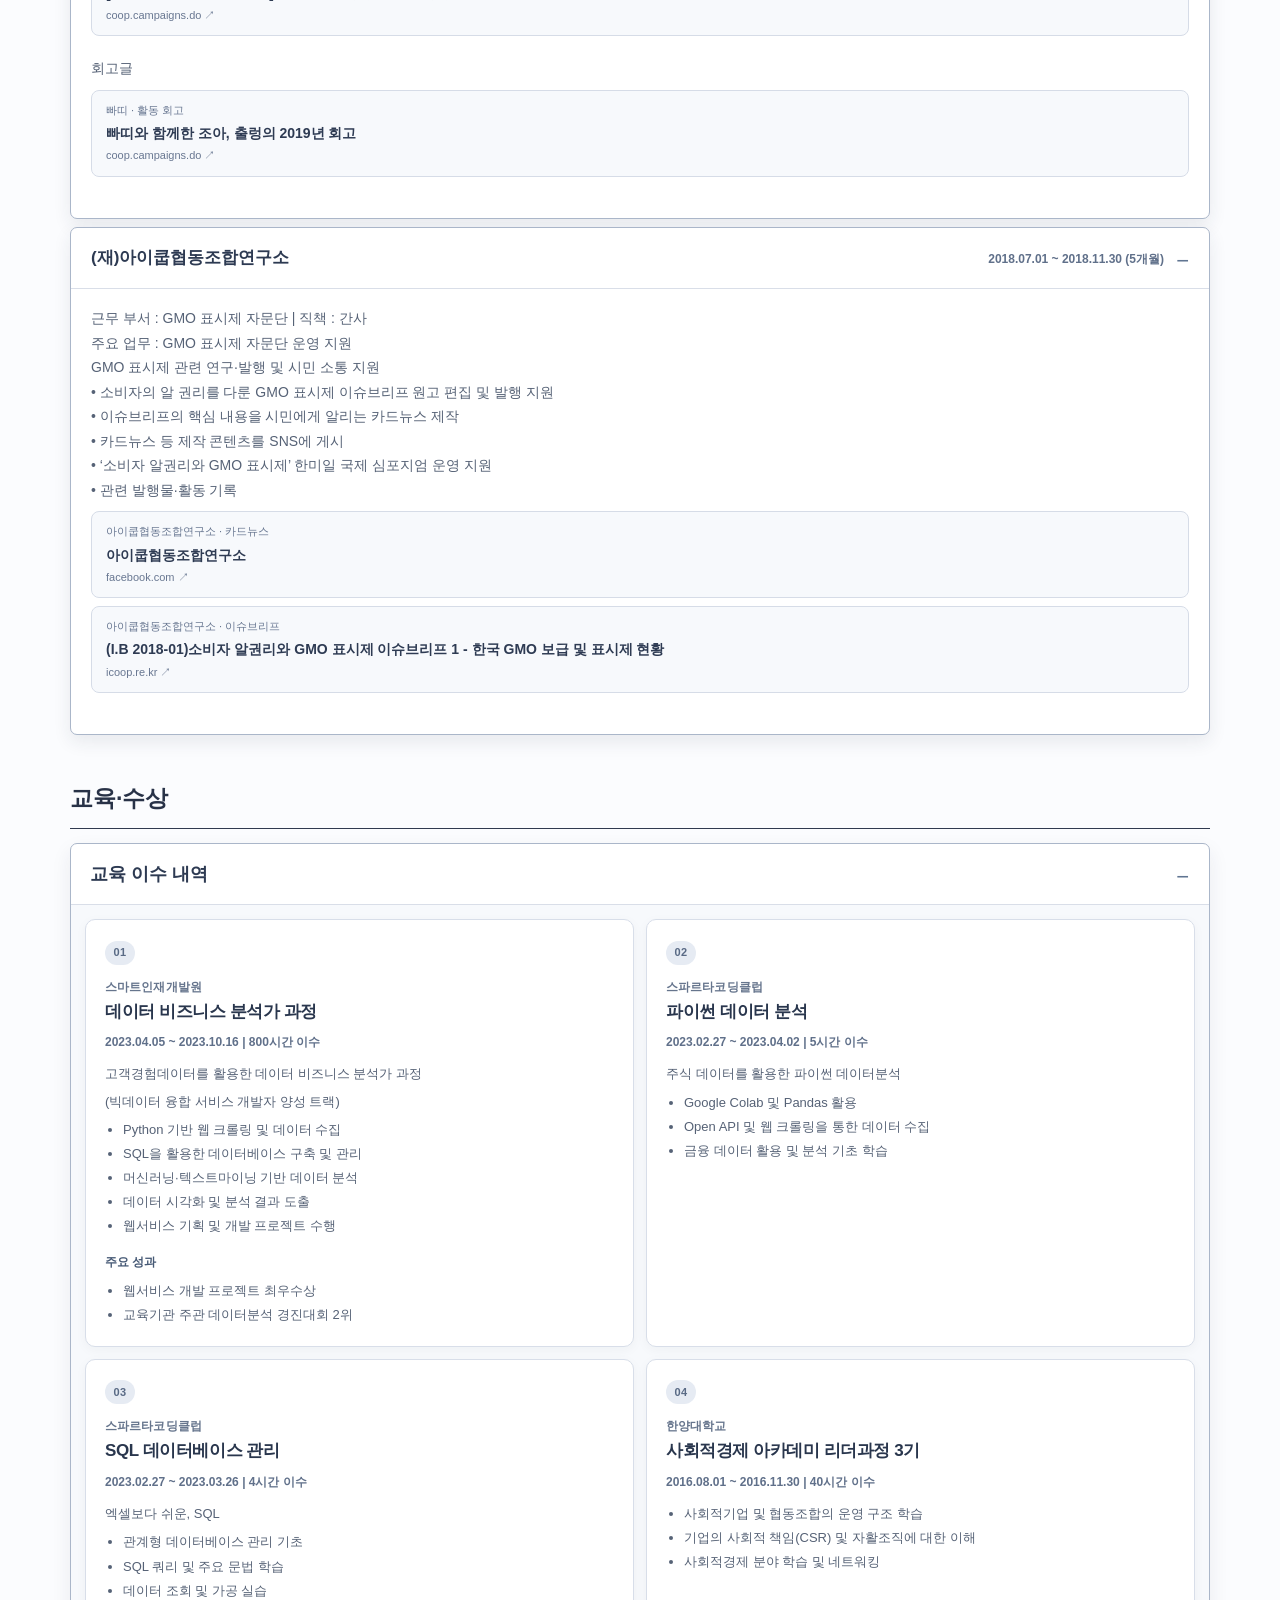
==== commit 702f0a25: "Update experience section title" ====
--- a/index.html
+++ b/index.html
@@ -1,5 +1,5 @@
 <!doctype html>
 <html lang="ko"><head><meta charset="utf-8"><meta name="viewport" content="width=device-width, initial-scale=1"><meta name="theme-color" content="#123531"><meta name="description" content="유지원 · 노무법인 청인 수습노무사 지원 포트폴리오"><title>유지원 | 청인 수습노무사 지원 포트폴리오</title><link rel="stylesheet" href="style.css?v=21"></head><body>
 <a class="skip" href="#main">본문으로 이동</a><header class="site-header"><div class="shell topbar"><a class="wordmark" href="#top" aria-label="유지원 포트폴리오 맨 위">유지원</a><nav aria-label="주요 메뉴"><a href="#about">소개</a><a href="#background">학력·자격</a><a href="#career">경력</a><a href="#projects">프로젝트</a><a href="#references">관련 자료</a><a href="#details">상세 기록</a><a href="#activities">대외활동 및 사회참여</a><a href="#essays">자기소개서</a><a href="#contact">연락처</a></nav></div></header>
-<main id="main"><section class="hero" id="top"><div class="shell hero-grid"><div><p class="eyebrow" id="eyebrow"></p><p class="hero-overline" id="hero-role"></p><h1 id="headline"></h1><p class="hero-intro" id="intro"></p><div class="hero-actions"><a class="button secondary" href="#essays">자기소개서 보기</a><a class="button primary" href="#projects">주요 경험 보기 <span aria-hidden="true">↗</span></a><a class="button secondary" id="email-hero" href="#contact">연락하기</a></div><div class="hero-foot"><span id="exam"></span><span id="exam-date"></span></div></div><figure class="hero-person"><img class="profile-portrait" src="jiwon-profile.jpg" alt="유지원 프로필 사진" decoding="async"><figcaption><ul id="profile-traits" aria-label="유지원의 일하는 태도"></ul></figcaption></figure></div></section><section class="section section-cream" id="about"><div class="shell"><div class="section-kicker"><span>01</span><span>ABOUT</span></div><div class="about-grid"><div><h2 class="section-title">인천의 일터에서<br>배우고 기여하겠습니다.</h2><div class="section-rule"></div><p class="about-title" id="about-title"></p><div id="about-paragraphs"></div></div><div class="strength-list" id="strengths"></div></div></div></section><section class="section" id="background"><div class="shell"><div class="section-kicker"><span>02</span><span>BACKGROUND</span></div><div class="heading-row"><h2 class="section-title">배움으로 다져 온<br>기본기</h2></div><div class="background-grid"><div><h3 class="subheading">학력</h3><div id="education-list"></div></div><div><h3 class="subheading">시험·자격</h3><div id="credentials-list"></div></div></div></div></section><section class="section" id="career"><div class="shell"><div class="section-kicker"><span>03</span><span>EXPERIENCE</span></div><div class="heading-row"><h2 class="section-title">서로 다른 현장에서<br>쌓은 조사·소통·실행의 경험</h2></div><div class="career-list" id="career-list"></div></div></section><section class="section section-cream" id="projects"><div class="shell"><div class="section-kicker"><span>04</span><span>SELECTED WORK</span></div><div class="heading-row"><h2 class="section-title">주요 프로젝트</h2></div><div class="project-grid" id="project-grid"></div><p class="source-note"><a href="#details">경력 상세 보기</a> · <a href="#references">관련 자료 보기</a></p></div></section><section class="section section-cream" id="references"><div class="shell"><div class="section-kicker"><span>05</span><span>LINKS</span></div><div class="heading-row"><h2 class="section-title">관련 자료와 활동 기록</h2></div><div class="reference-grid" id="reference-grid"></div></div></section><section class="section" id="details"><div class="shell"><div class="section-kicker"><span>06</span><span>DETAILS</span></div><div class="heading-row"><h2 class="section-title">더 자세한 경험과 기록</h2></div><div class="detail-groups" id="detail-groups"></div></div></section><section class="section section-cream" id="activities" aria-labelledby="activities-title"><div class="shell"><div class="section-kicker"><span>07</span><span>ACTIVITIES</span></div><div class="activity-section standalone-activity"><div class="activity-heading"><div><span class="activity-kicker">ACTIVITIES &amp; SOCIAL ENGAGEMENT</span><h3 id="activities-title">대외활동 및 사회참여</h3></div></div><div class="activity-grid" id="activity-list"></div></div></div></section><section class="section" id="essays" aria-labelledby="essay-heading"><div class="shell"><div class="section-kicker"><span>Q&amp;A</span><span>SELF INTRODUCTION</span></div><h2 id="essay-heading" class="section-title">청인에 전하는 지원 이야기</h2><div id="essay-list"></div></div></section><section class="section section-deep" id="approach"><div class="shell"><div class="section-kicker"><span>08</span><span>HOW I WORK</span></div><h2 class="section-title">스스로 준비하고,<br>검토를 거쳐 완성하겠습니다.</h2><ol class="approach-list" id="work-style"></ol></div></section><section class="section contact" id="contact"><div class="shell contact-grid"><div><div class="section-kicker"><span>09</span><span>CONTACT</span></div><h2 class="section-title">이야기를<br>나눠 보고 싶습니다.</h2><p id="contact-location"></p></div><div class="contact-links"><a id="contact-email"></a><a id="contact-phone"></a></div></div></section></main><footer class="site-footer"><div class="shell"><span>© <span id="year"></span> 유지원. 청인 수습노무사 지원 포트폴리오</span></div></footer>
+<main id="main"><section class="hero" id="top"><div class="shell hero-grid"><div><p class="eyebrow" id="eyebrow"></p><p class="hero-overline" id="hero-role"></p><h1 id="headline"></h1><p class="hero-intro" id="intro"></p><div class="hero-actions"><a class="button secondary" href="#essays">자기소개서 보기</a><a class="button primary" href="#projects">주요 경험 보기 <span aria-hidden="true">↗</span></a><a class="button secondary" id="email-hero" href="#contact">연락하기</a></div><div class="hero-foot"><span id="exam"></span><span id="exam-date"></span></div></div><figure class="hero-person"><img class="profile-portrait" src="jiwon-profile.jpg" alt="유지원 프로필 사진" decoding="async"><figcaption><ul id="profile-traits" aria-label="유지원의 일하는 태도"></ul></figcaption></figure></div></section><section class="section section-cream" id="about"><div class="shell"><div class="section-kicker"><span>01</span><span>ABOUT</span></div><div class="about-grid"><div><h2 class="section-title">인천의 일터에서<br>배우고 기여하겠습니다.</h2><div class="section-rule"></div><p class="about-title" id="about-title"></p><div id="about-paragraphs"></div></div><div class="strength-list" id="strengths"></div></div></div></section><section class="section" id="background"><div class="shell"><div class="section-kicker"><span>02</span><span>BACKGROUND</span></div><div class="heading-row"><h2 class="section-title">배움으로 다져 온<br>기본기</h2></div><div class="background-grid"><div><h3 class="subheading">학력</h3><div id="education-list"></div></div><div><h3 class="subheading">시험·자격</h3><div id="credentials-list"></div></div></div></div></section><section class="section" id="career"><div class="shell"><div class="section-kicker"><span>03</span><span>EXPERIENCE</span></div><div class="heading-row"><h2 class="section-title">다양한 현장에서<br>쌓은 실무 경험</h2></div><div class="career-list" id="career-list"></div></div></section><section class="section section-cream" id="projects"><div class="shell"><div class="section-kicker"><span>04</span><span>SELECTED WORK</span></div><div class="heading-row"><h2 class="section-title">주요 프로젝트</h2></div><div class="project-grid" id="project-grid"></div><p class="source-note"><a href="#details">경력 상세 보기</a> · <a href="#references">관련 자료 보기</a></p></div></section><section class="section section-cream" id="references"><div class="shell"><div class="section-kicker"><span>05</span><span>LINKS</span></div><div class="heading-row"><h2 class="section-title">관련 자료와 활동 기록</h2></div><div class="reference-grid" id="reference-grid"></div></div></section><section class="section" id="details"><div class="shell"><div class="section-kicker"><span>06</span><span>DETAILS</span></div><div class="heading-row"><h2 class="section-title">더 자세한 경험과 기록</h2></div><div class="detail-groups" id="detail-groups"></div></div></section><section class="section section-cream" id="activities" aria-labelledby="activities-title"><div class="shell"><div class="section-kicker"><span>07</span><span>ACTIVITIES</span></div><div class="activity-section standalone-activity"><div class="activity-heading"><div><span class="activity-kicker">ACTIVITIES &amp; SOCIAL ENGAGEMENT</span><h3 id="activities-title">대외활동 및 사회참여</h3></div></div><div class="activity-grid" id="activity-list"></div></div></div></section><section class="section" id="essays" aria-labelledby="essay-heading"><div class="shell"><div class="section-kicker"><span>Q&amp;A</span><span>SELF INTRODUCTION</span></div><h2 id="essay-heading" class="section-title">청인에 전하는 지원 이야기</h2><div id="essay-list"></div></div></section><section class="section section-deep" id="approach"><div class="shell"><div class="section-kicker"><span>08</span><span>HOW I WORK</span></div><h2 class="section-title">스스로 준비하고,<br>검토를 거쳐 완성하겠습니다.</h2><ol class="approach-list" id="work-style"></ol></div></section><section class="section contact" id="contact"><div class="shell contact-grid"><div><div class="section-kicker"><span>09</span><span>CONTACT</span></div><h2 class="section-title">이야기를<br>나눠 보고 싶습니다.</h2><p id="contact-location"></p></div><div class="contact-links"><a id="contact-email"></a><a id="contact-phone"></a></div></div></section></main><footer class="site-footer"><div class="shell"><span>© <span id="year"></span> 유지원. 청인 수습노무사 지원 포트폴리오</span></div></footer>
 <script src="site.js?v=20" defer></script></body></html>
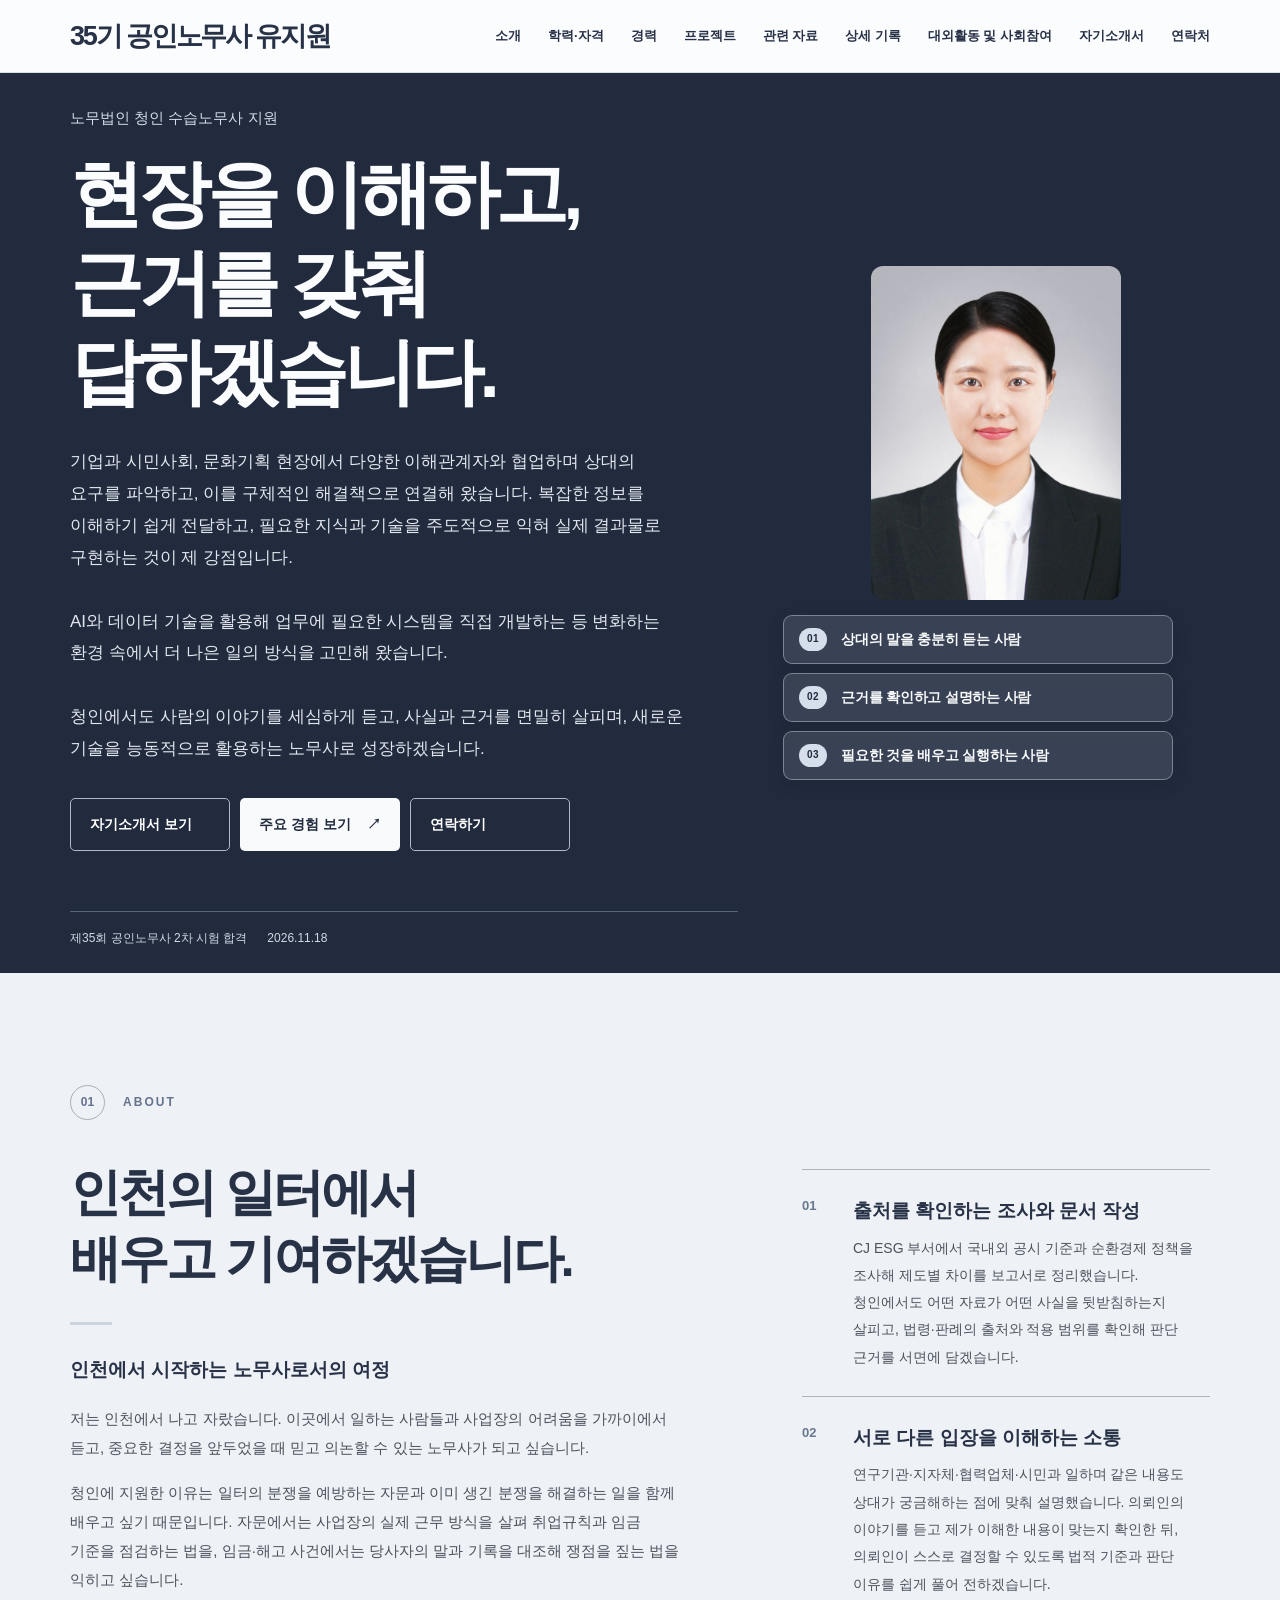
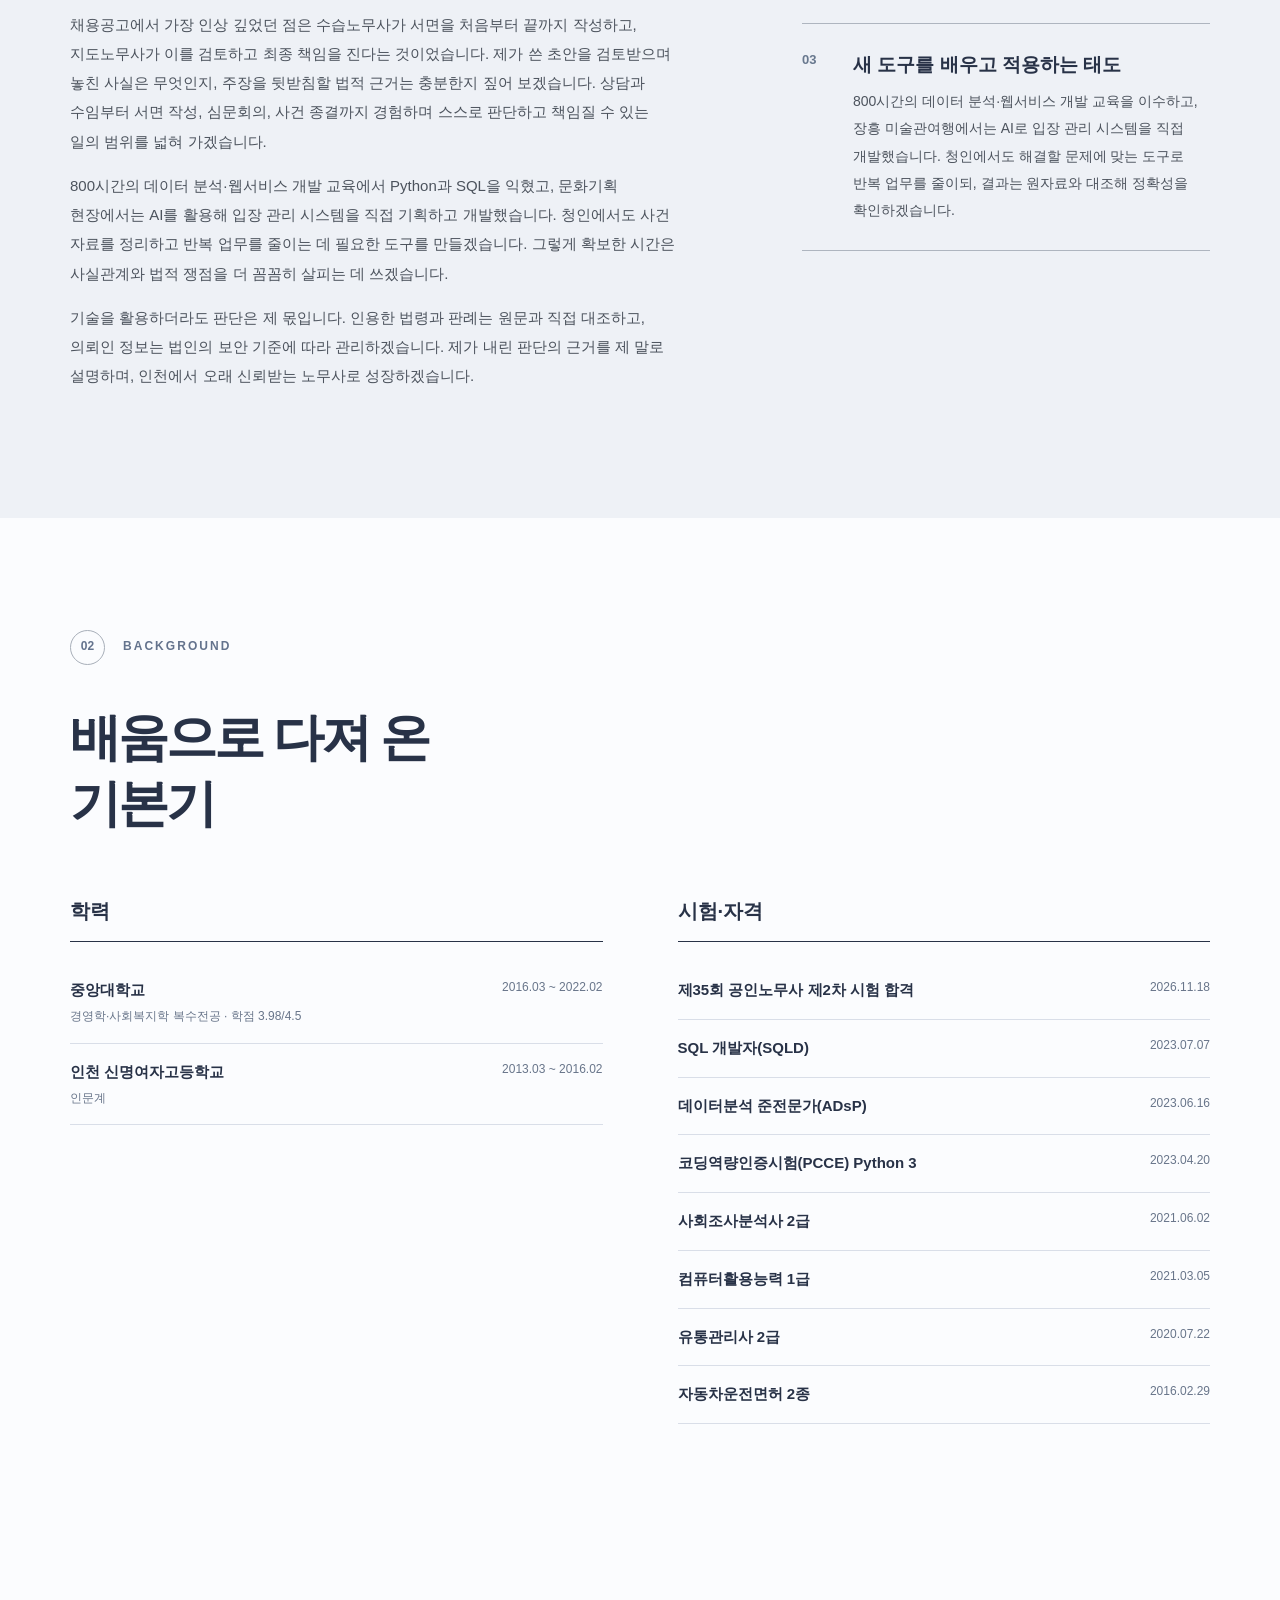
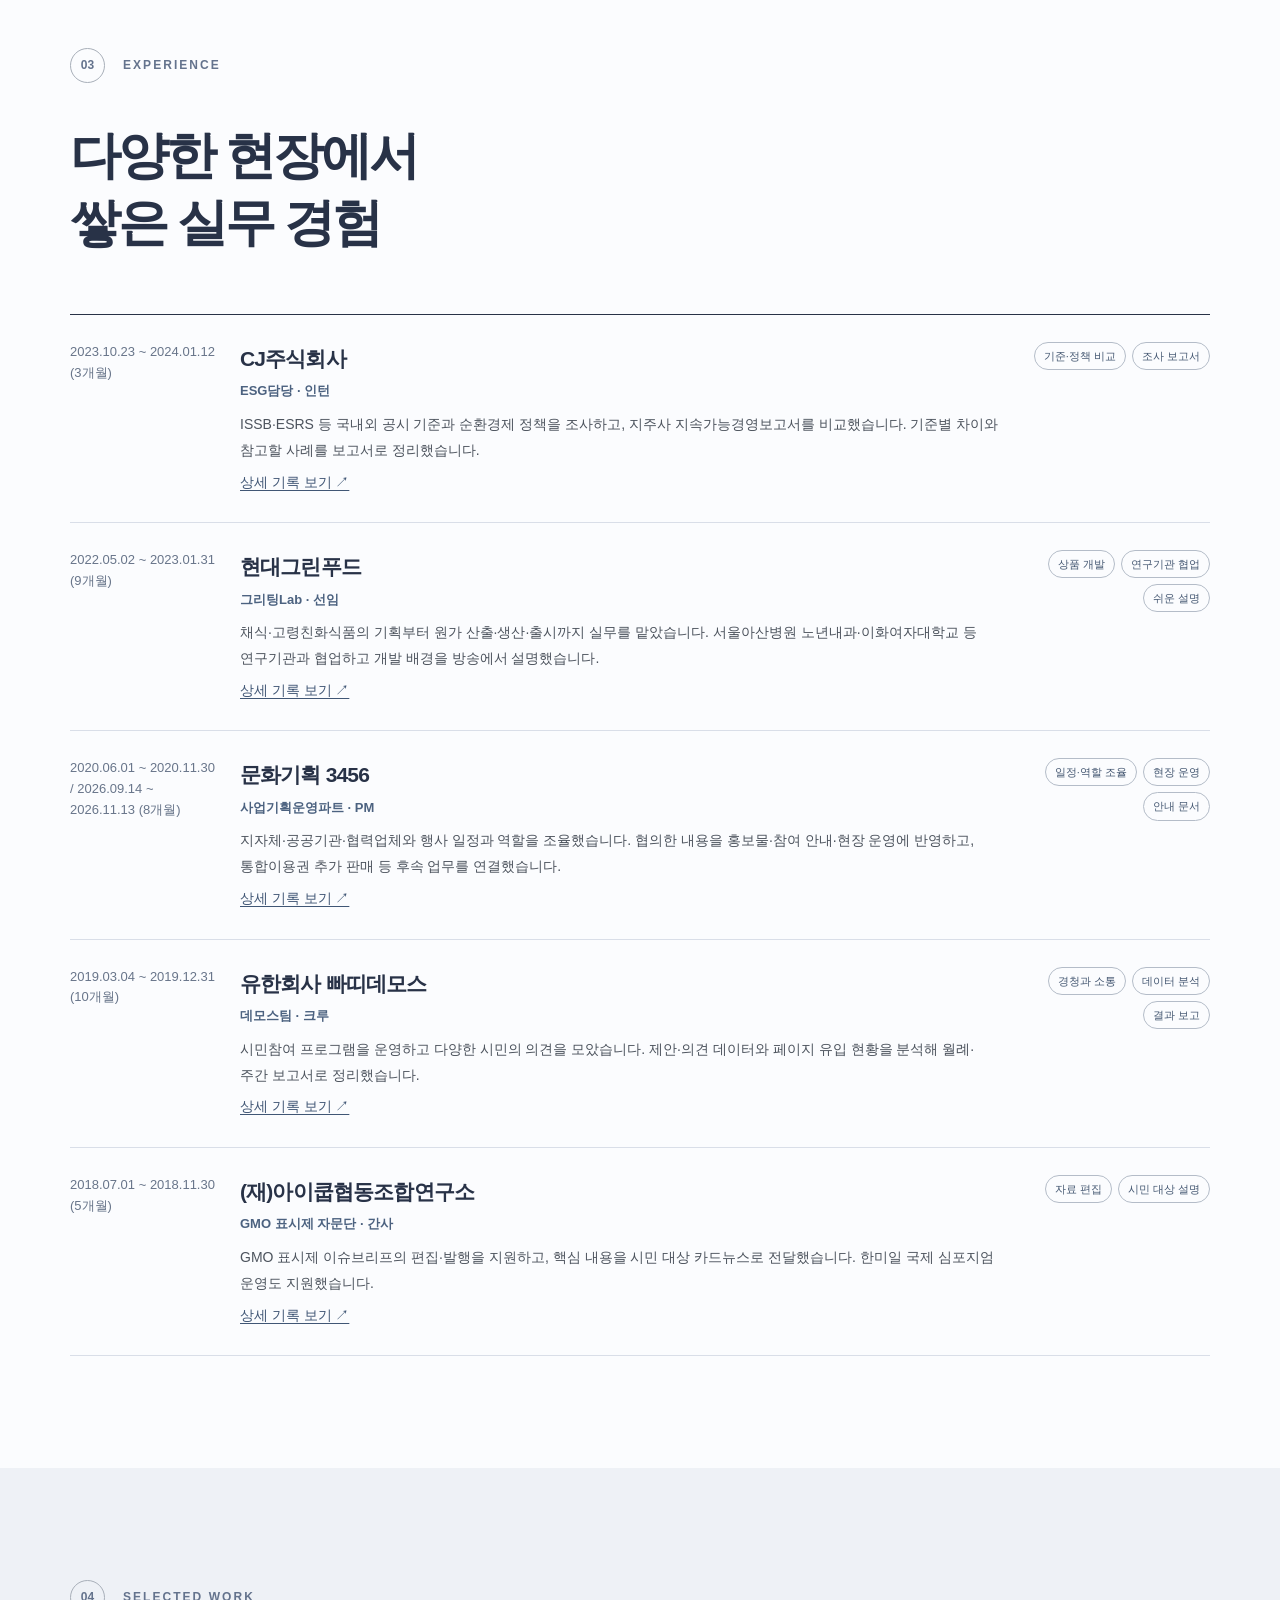
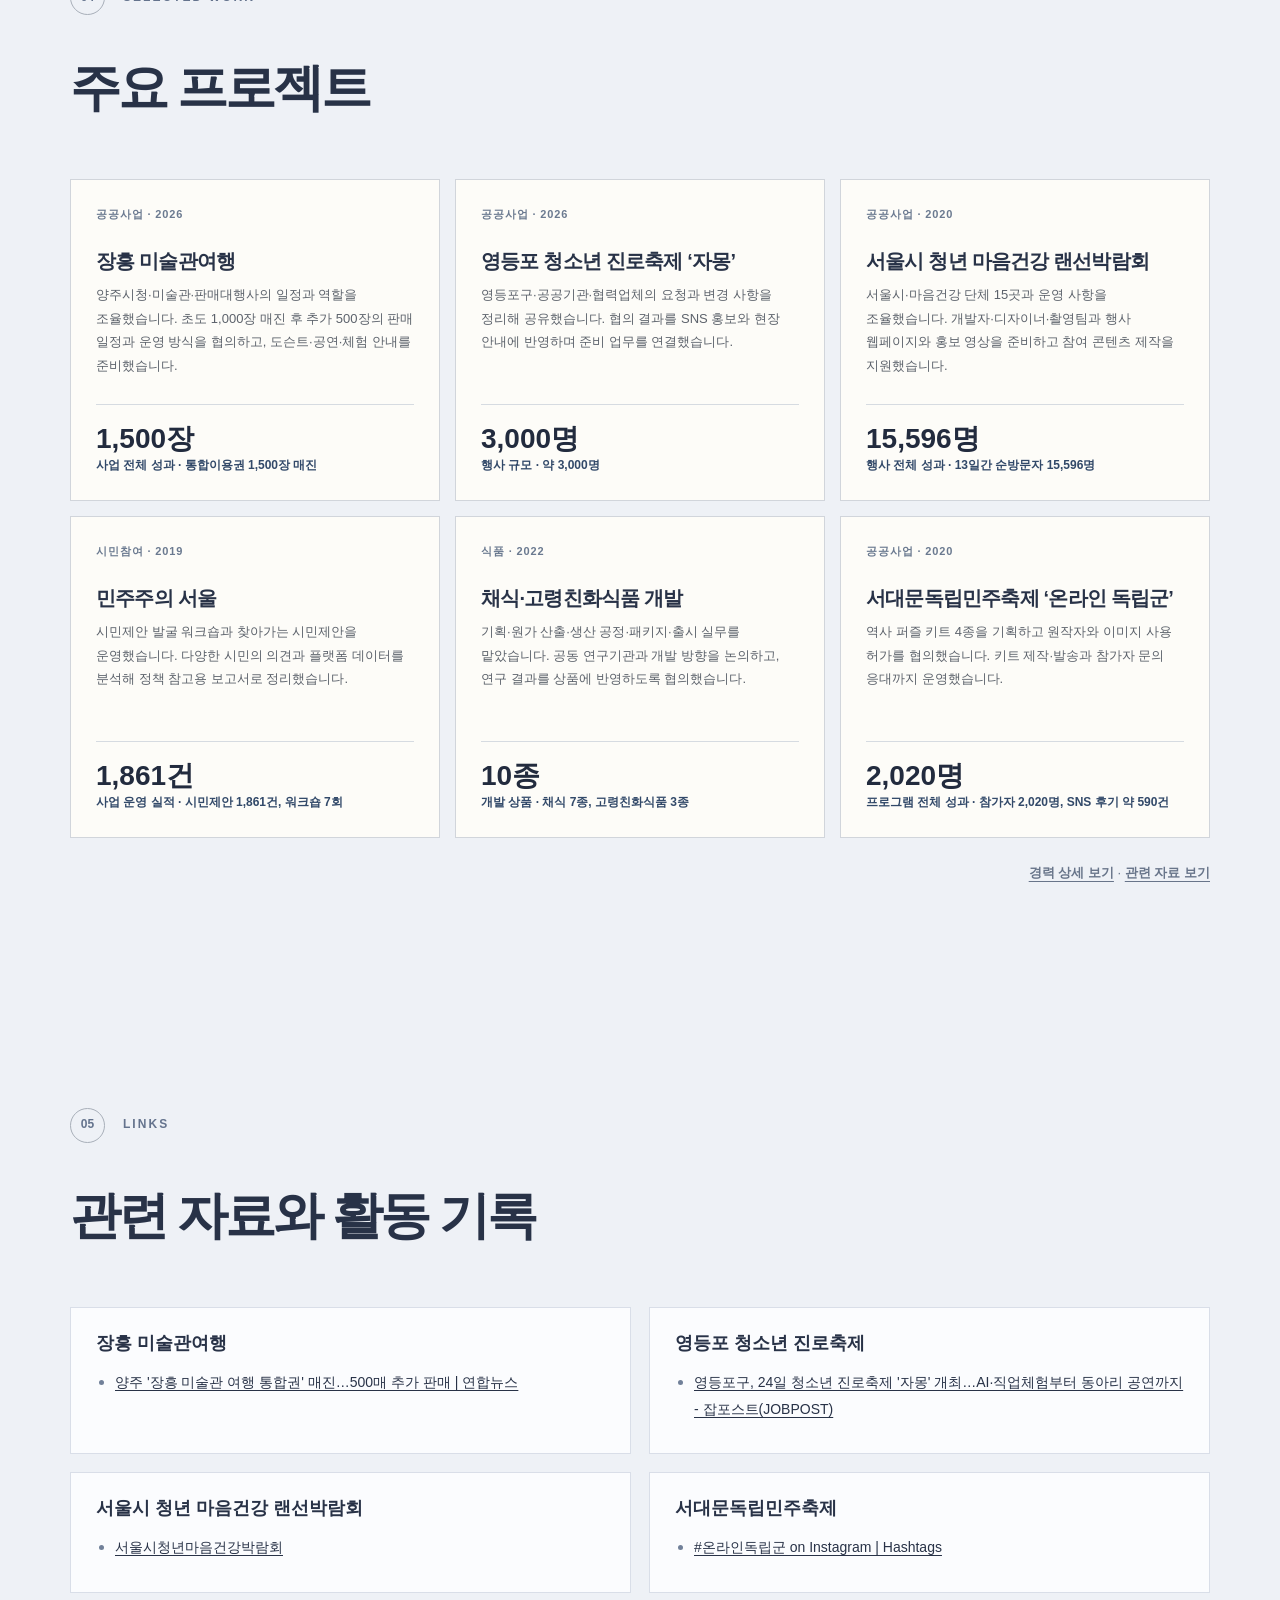
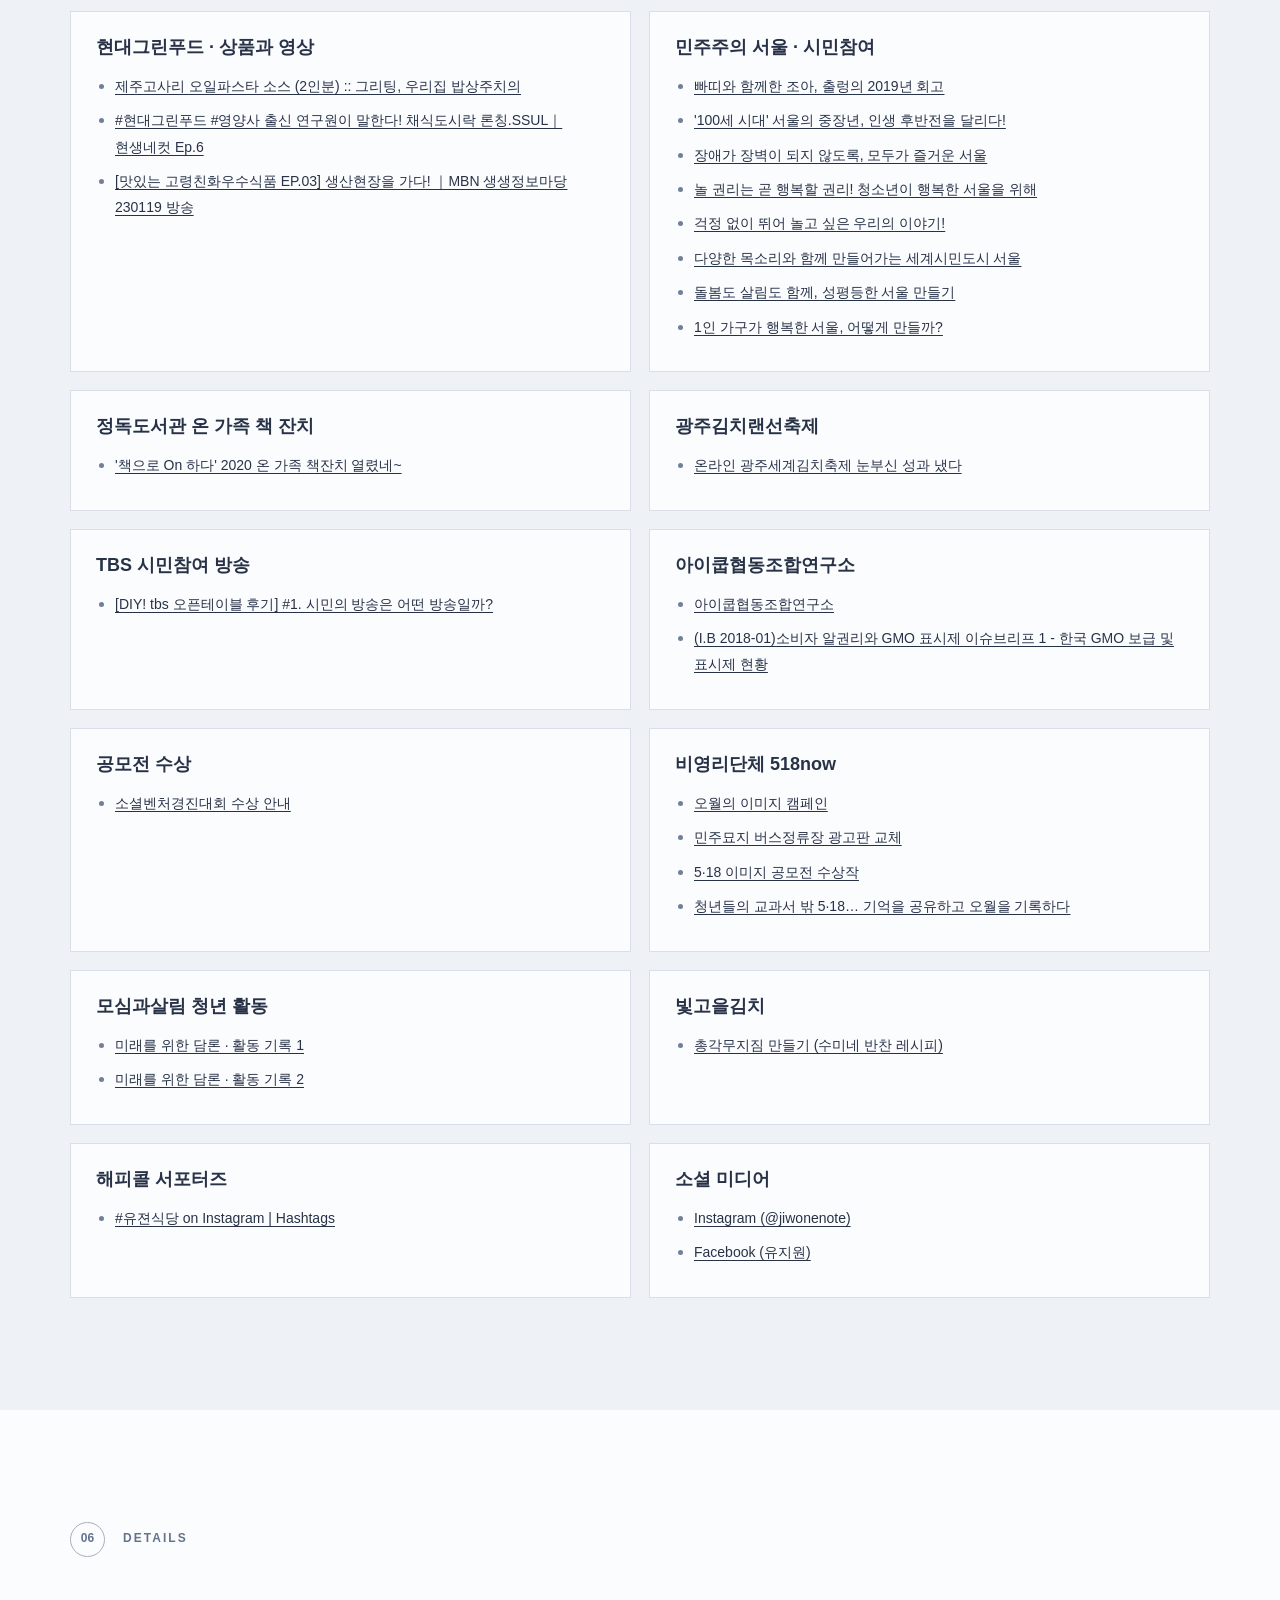
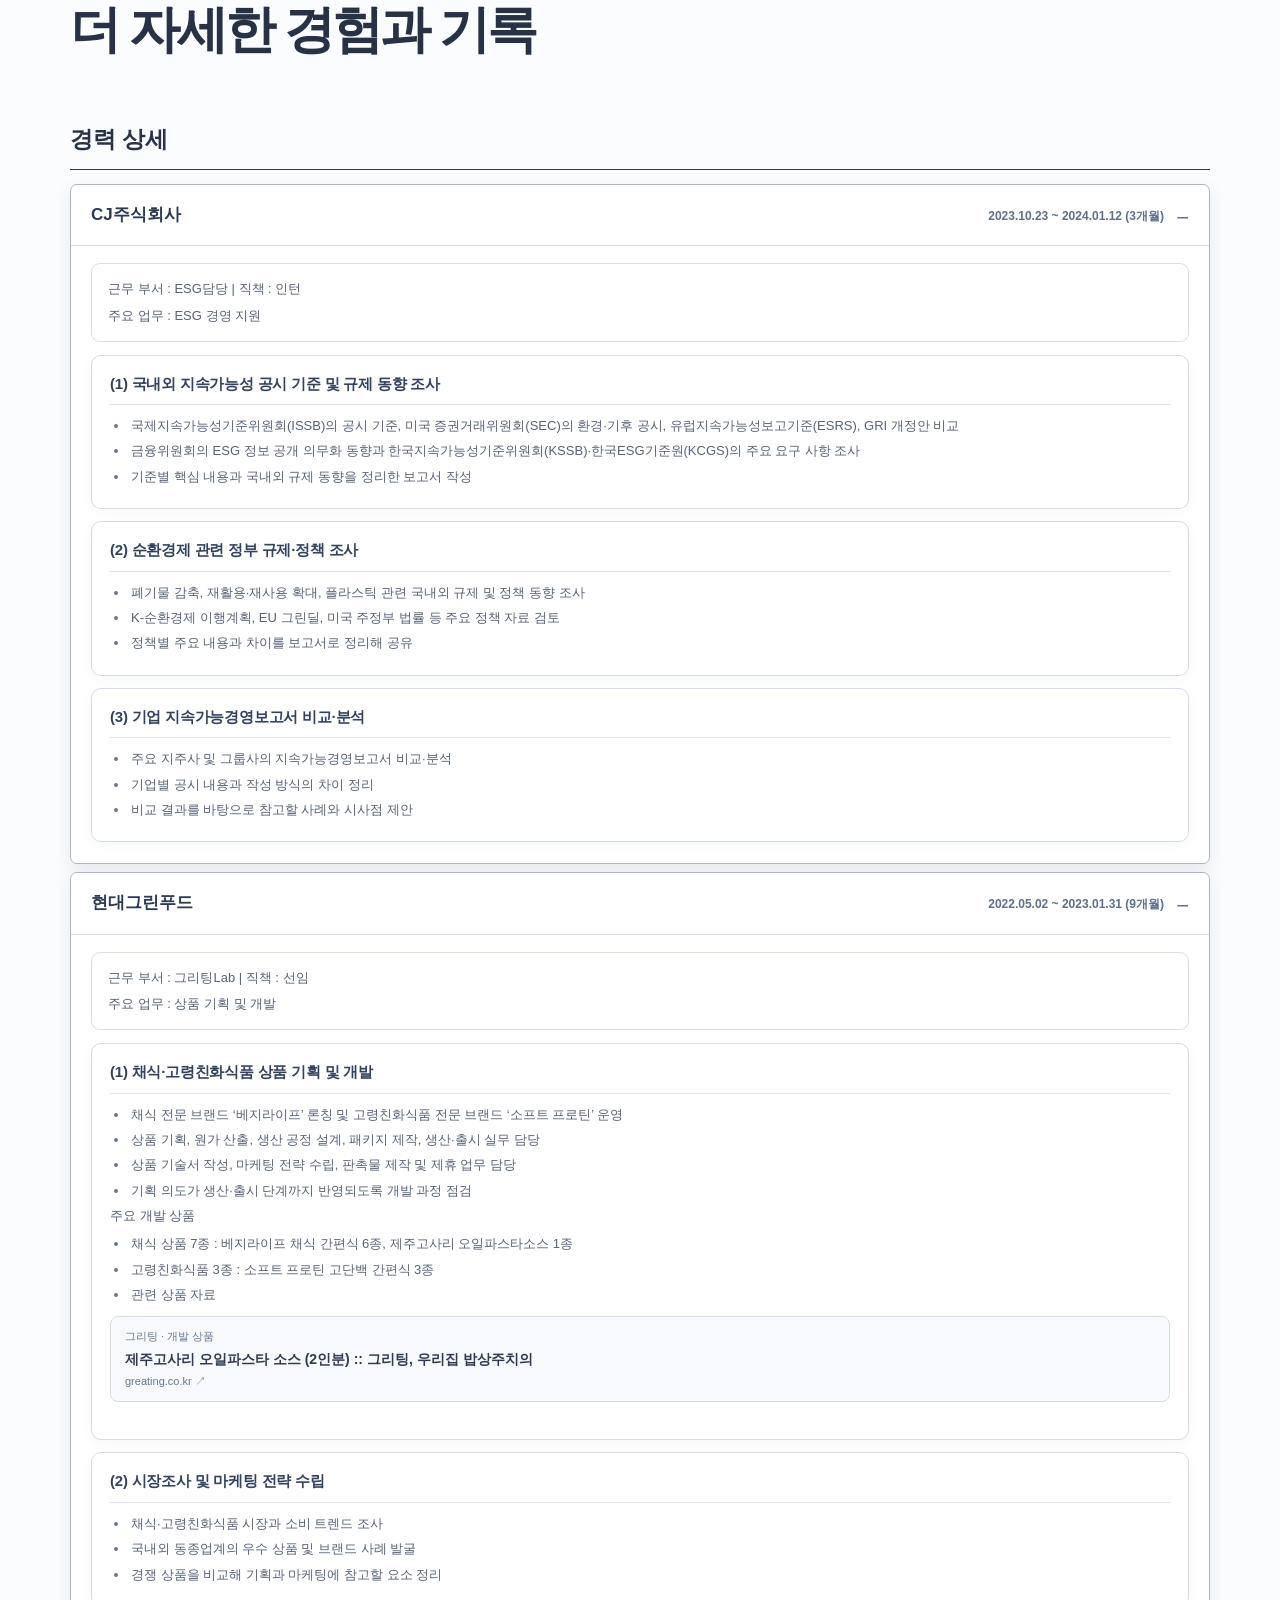
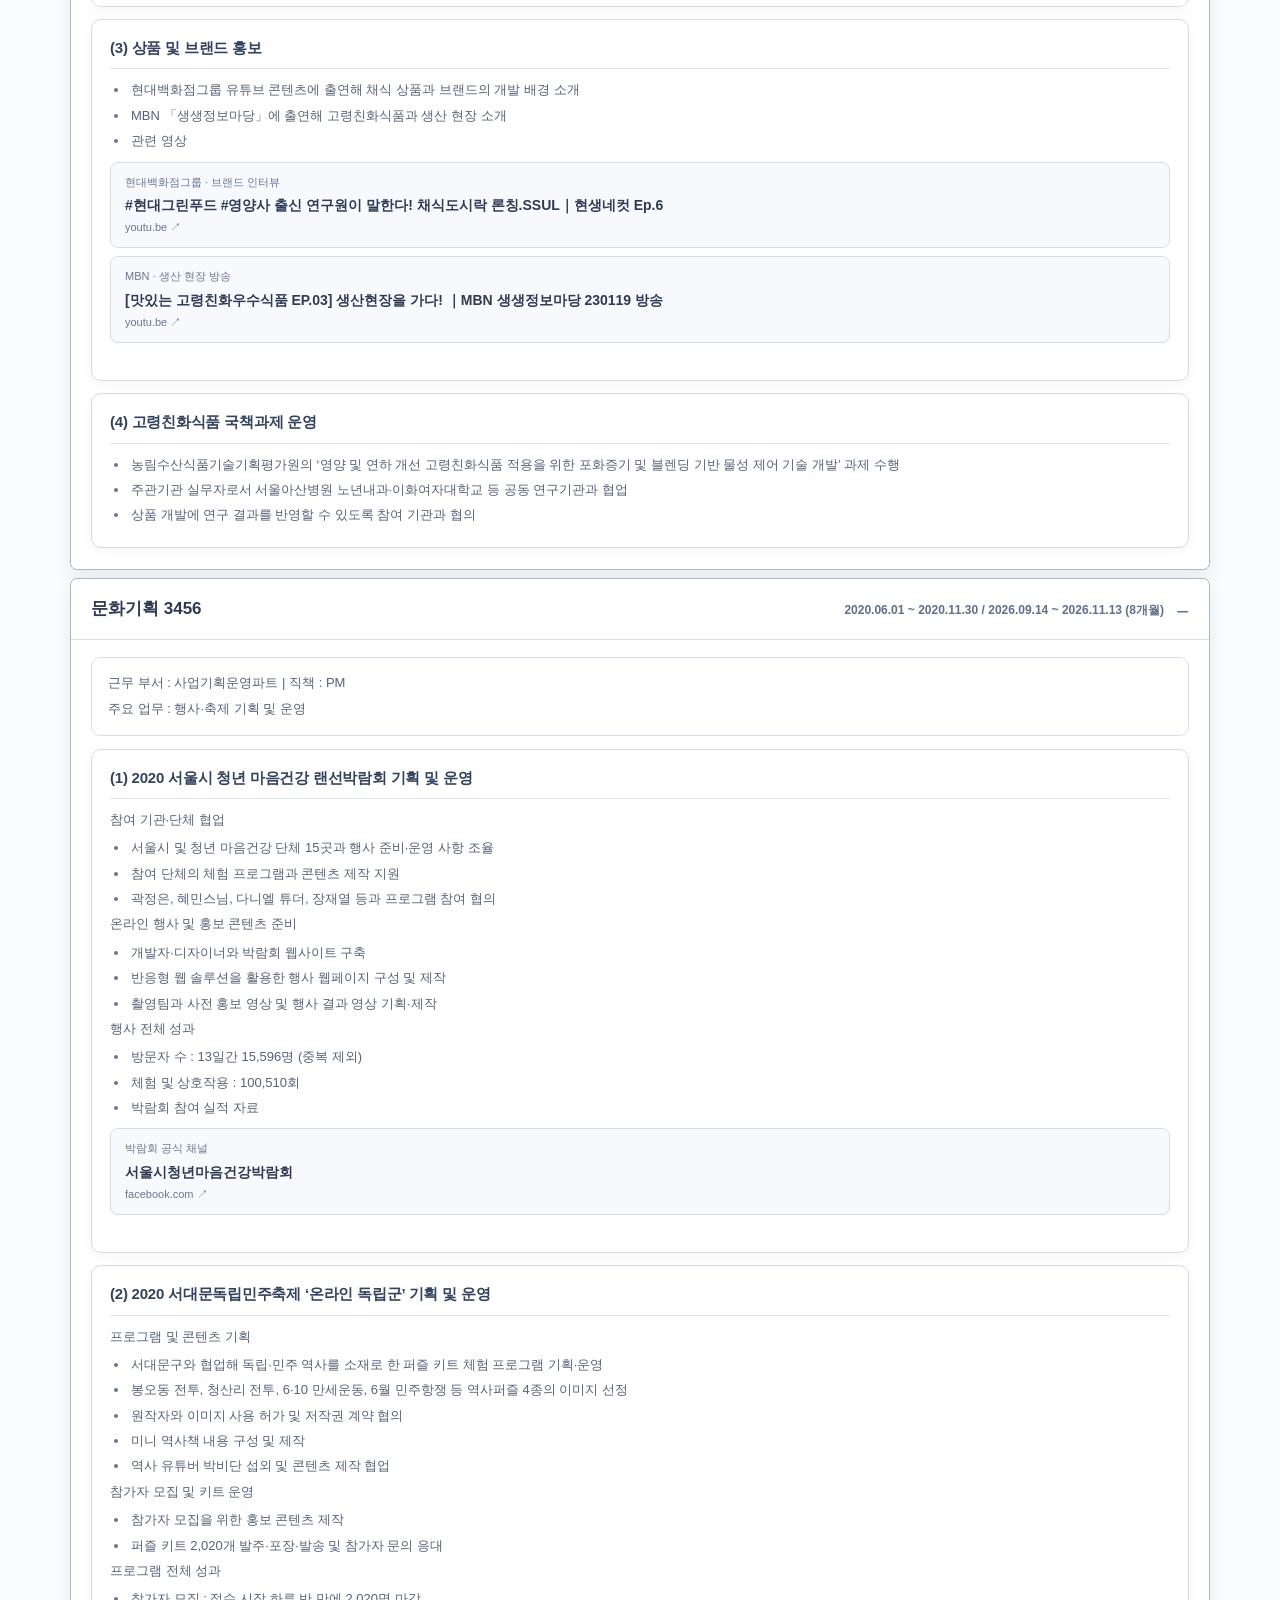
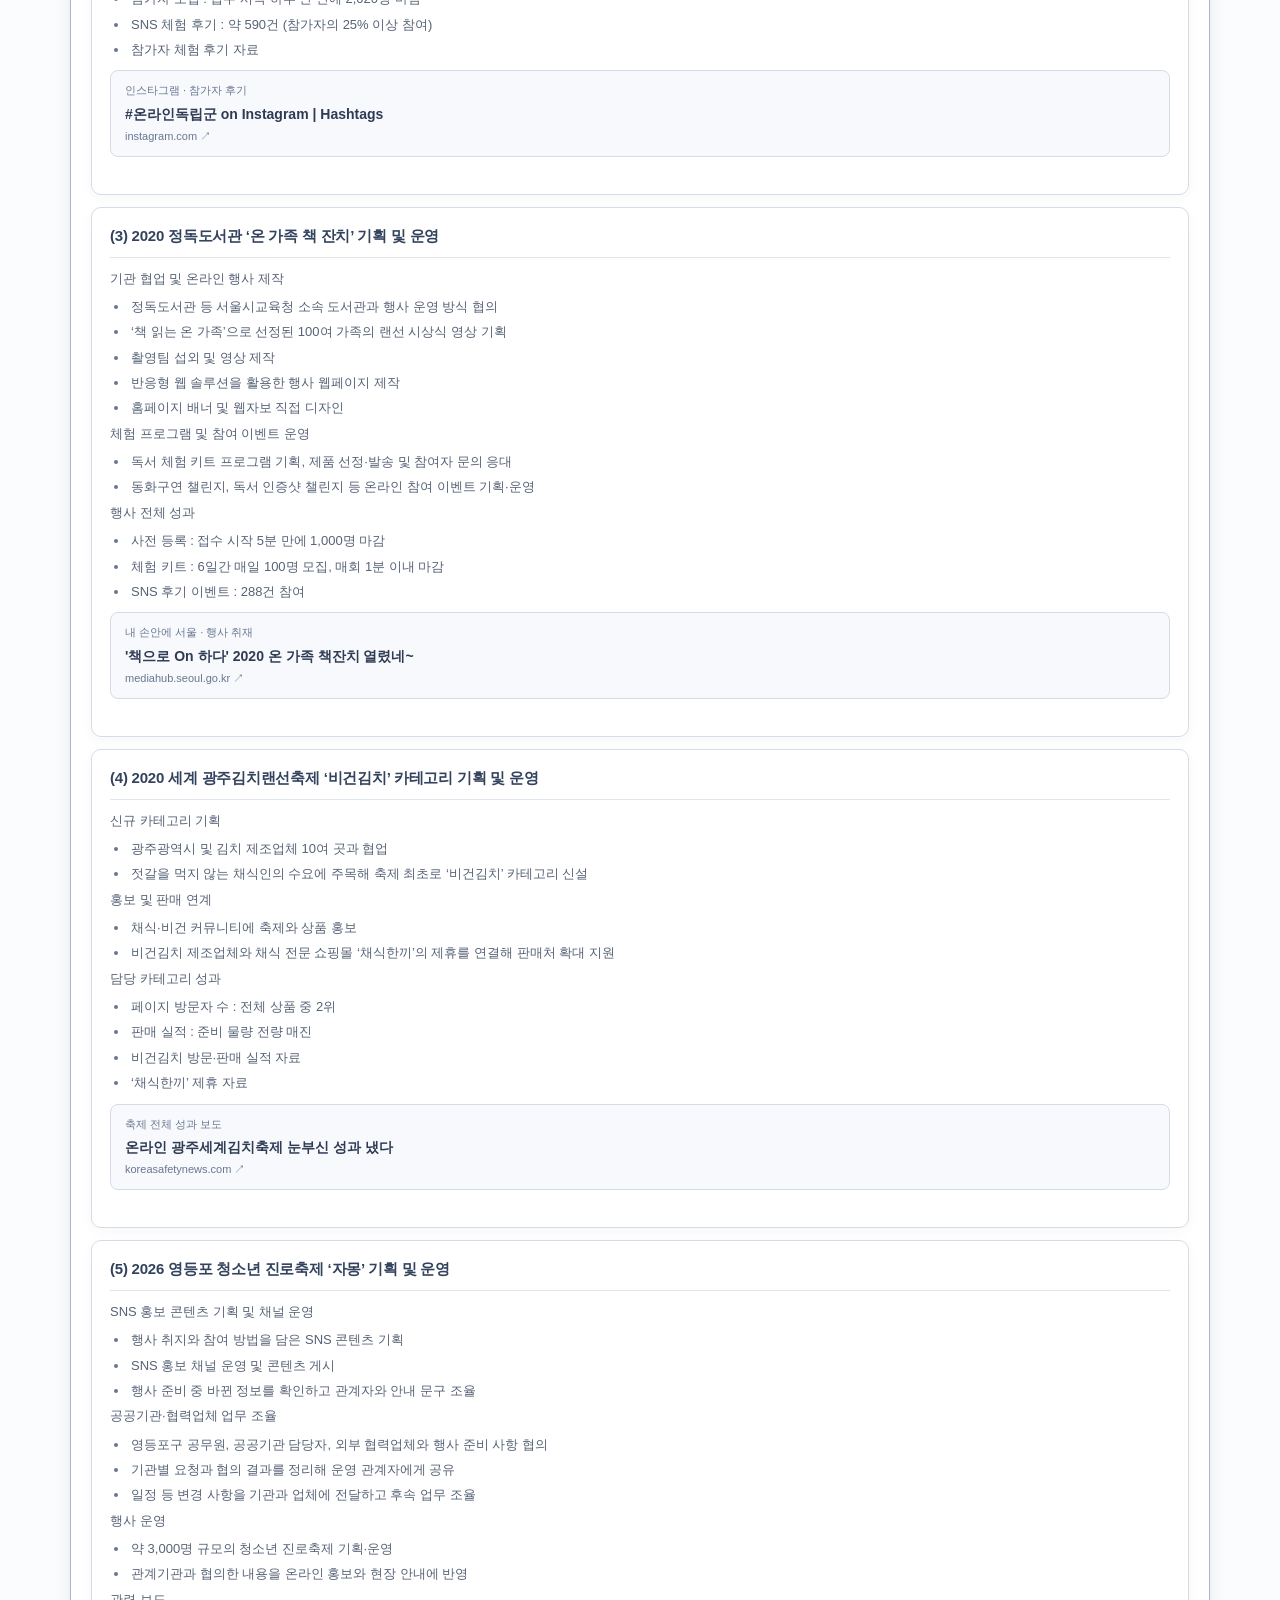
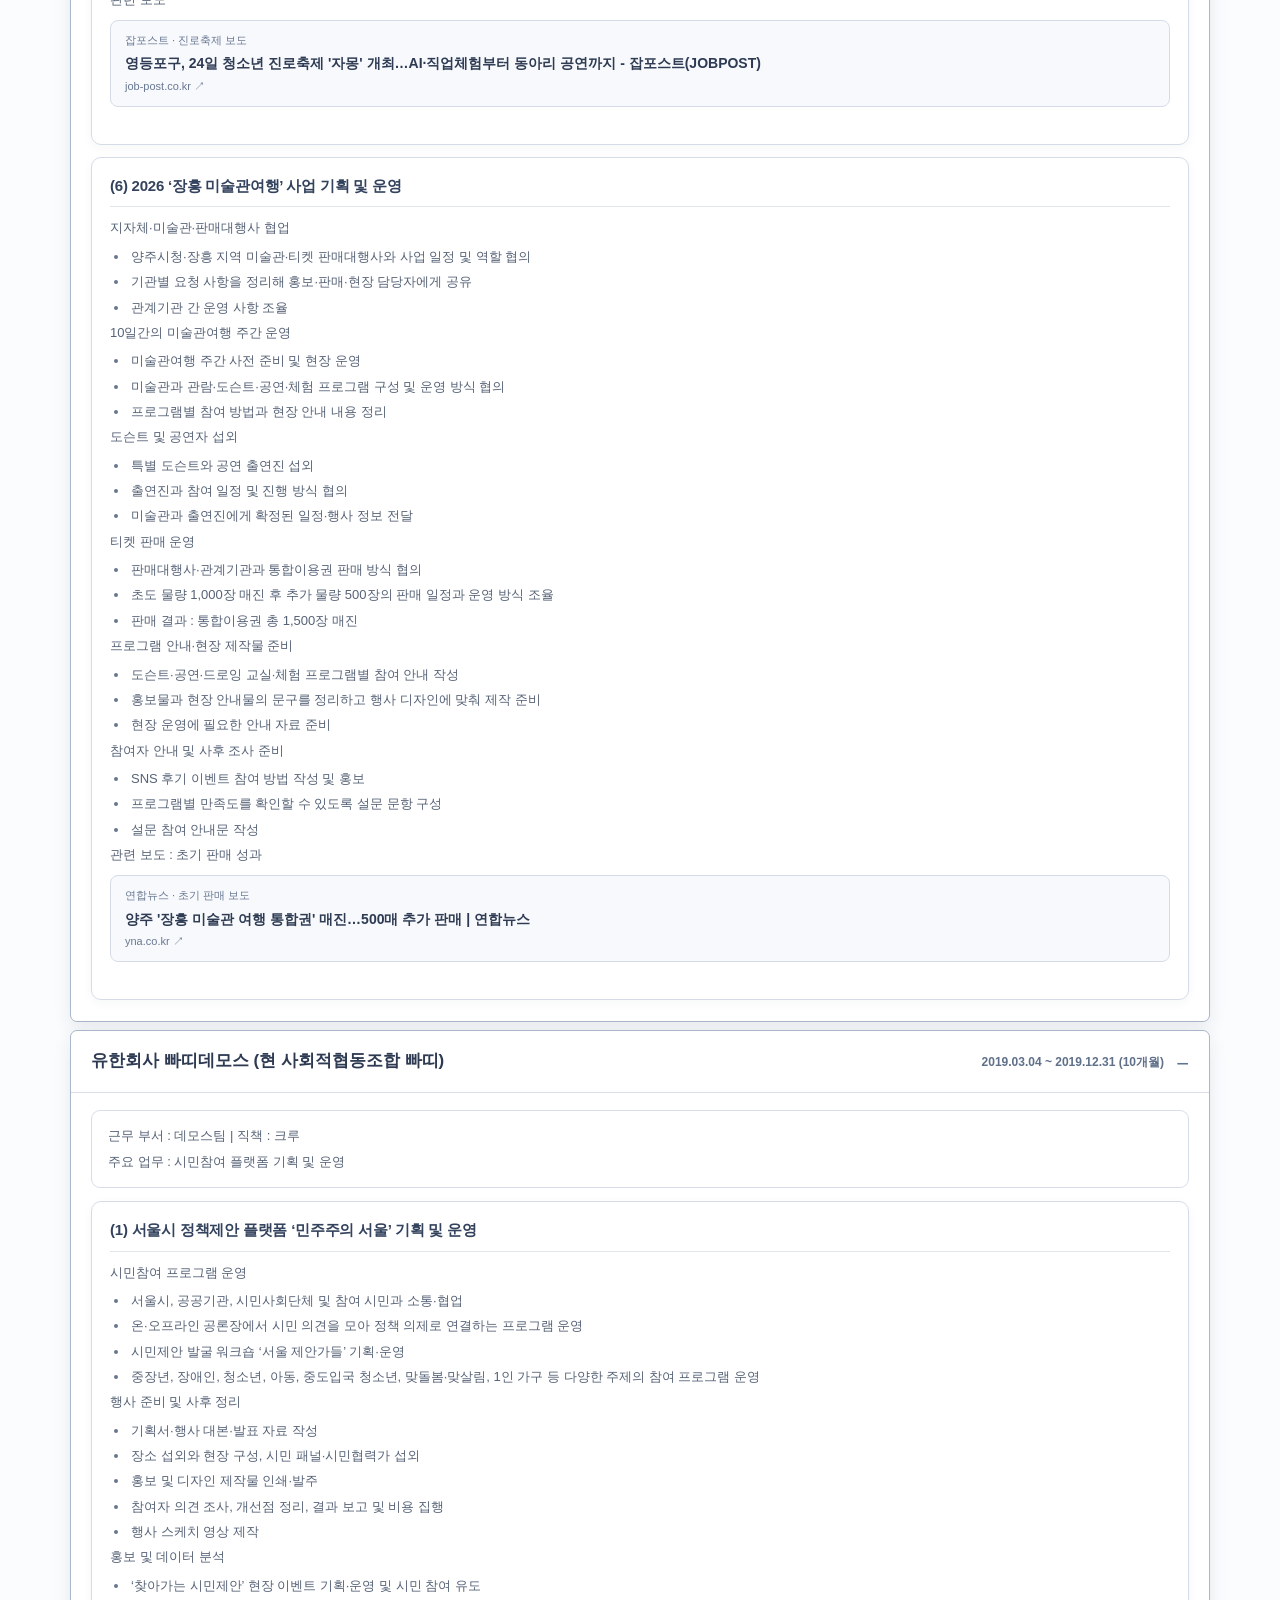
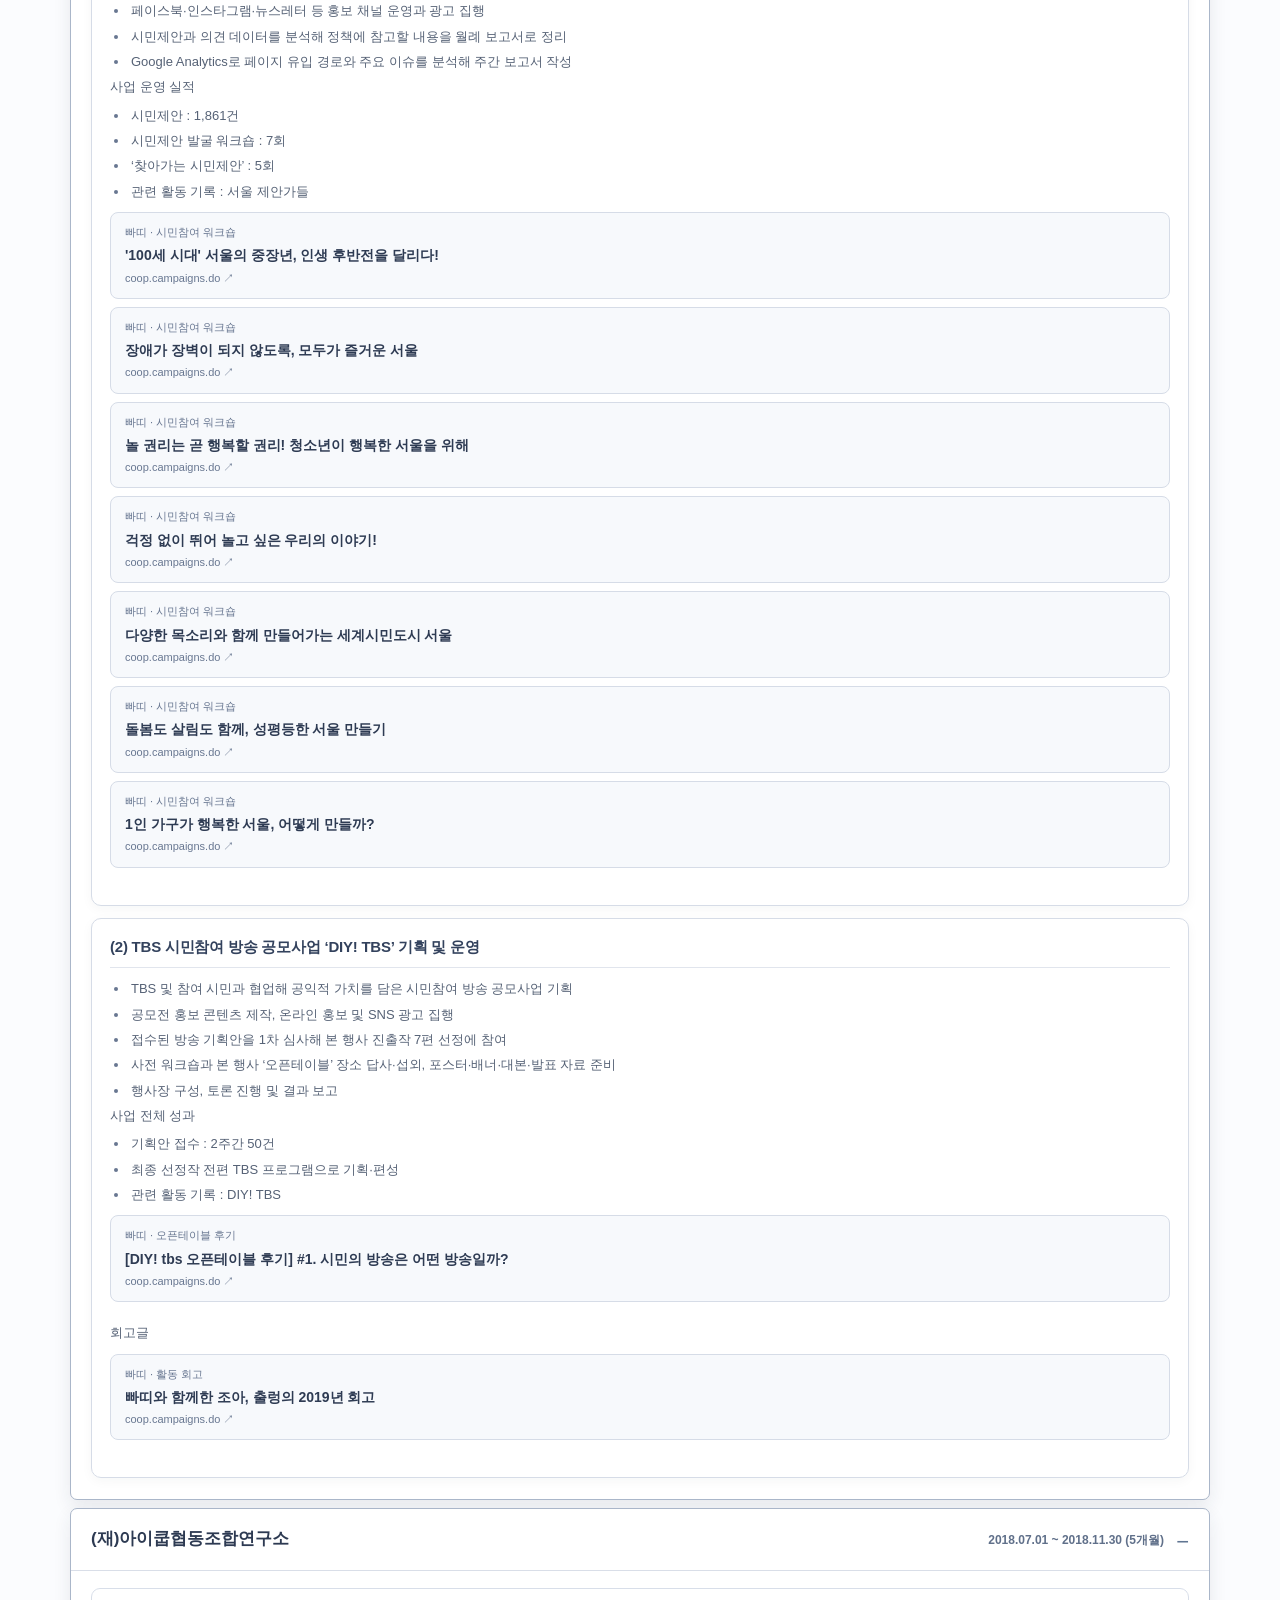
==== commit 163fe74e: "Refresh career card assets" ====
--- a/index.html
+++ b/index.html
@@ -1,5 +1,5 @@
 <!doctype html>
-<html lang="ko"><head><meta charset="utf-8"><meta name="viewport" content="width=device-width, initial-scale=1"><meta name="theme-color" content="#123531"><meta name="description" content="유지원 · 노무법인 청인 수습노무사 지원 포트폴리오"><title>유지원 | 청인 수습노무사 지원 포트폴리오</title><link rel="stylesheet" href="style.css?v=21"></head><body>
+<html lang="ko"><head><meta charset="utf-8"><meta name="viewport" content="width=device-width, initial-scale=1"><meta name="theme-color" content="#123531"><meta name="description" content="유지원 · 노무법인 청인 수습노무사 지원 포트폴리오"><title>유지원 | 청인 수습노무사 지원 포트폴리오</title><link rel="stylesheet" href="style.css?v=22"></head><body>
 <a class="skip" href="#main">본문으로 이동</a><header class="site-header"><div class="shell topbar"><a class="wordmark" href="#top" aria-label="유지원 포트폴리오 맨 위">유지원</a><nav aria-label="주요 메뉴"><a href="#about">소개</a><a href="#background">학력·자격</a><a href="#career">경력</a><a href="#projects">프로젝트</a><a href="#references">관련 자료</a><a href="#details">상세 기록</a><a href="#activities">대외활동 및 사회참여</a><a href="#essays">자기소개서</a><a href="#contact">연락처</a></nav></div></header>
 <main id="main"><section class="hero" id="top"><div class="shell hero-grid"><div><p class="eyebrow" id="eyebrow"></p><p class="hero-overline" id="hero-role"></p><h1 id="headline"></h1><p class="hero-intro" id="intro"></p><div class="hero-actions"><a class="button secondary" href="#essays">자기소개서 보기</a><a class="button primary" href="#projects">주요 경험 보기 <span aria-hidden="true">↗</span></a><a class="button secondary" id="email-hero" href="#contact">연락하기</a></div><div class="hero-foot"><span id="exam"></span><span id="exam-date"></span></div></div><figure class="hero-person"><img class="profile-portrait" src="jiwon-profile.jpg" alt="유지원 프로필 사진" decoding="async"><figcaption><ul id="profile-traits" aria-label="유지원의 일하는 태도"></ul></figcaption></figure></div></section><section class="section section-cream" id="about"><div class="shell"><div class="section-kicker"><span>01</span><span>ABOUT</span></div><div class="about-grid"><div><h2 class="section-title">인천의 일터에서<br>배우고 기여하겠습니다.</h2><div class="section-rule"></div><p class="about-title" id="about-title"></p><div id="about-paragraphs"></div></div><div class="strength-list" id="strengths"></div></div></div></section><section class="section" id="background"><div class="shell"><div class="section-kicker"><span>02</span><span>BACKGROUND</span></div><div class="heading-row"><h2 class="section-title">배움으로 다져 온<br>기본기</h2></div><div class="background-grid"><div><h3 class="subheading">학력</h3><div id="education-list"></div></div><div><h3 class="subheading">시험·자격</h3><div id="credentials-list"></div></div></div></div></section><section class="section" id="career"><div class="shell"><div class="section-kicker"><span>03</span><span>EXPERIENCE</span></div><div class="heading-row"><h2 class="section-title">다양한 현장에서<br>쌓은 실무 경험</h2></div><div class="career-list" id="career-list"></div></div></section><section class="section section-cream" id="projects"><div class="shell"><div class="section-kicker"><span>04</span><span>SELECTED WORK</span></div><div class="heading-row"><h2 class="section-title">주요 프로젝트</h2></div><div class="project-grid" id="project-grid"></div><p class="source-note"><a href="#details">경력 상세 보기</a> · <a href="#references">관련 자료 보기</a></p></div></section><section class="section section-cream" id="references"><div class="shell"><div class="section-kicker"><span>05</span><span>LINKS</span></div><div class="heading-row"><h2 class="section-title">관련 자료와 활동 기록</h2></div><div class="reference-grid" id="reference-grid"></div></div></section><section class="section" id="details"><div class="shell"><div class="section-kicker"><span>06</span><span>DETAILS</span></div><div class="heading-row"><h2 class="section-title">더 자세한 경험과 기록</h2></div><div class="detail-groups" id="detail-groups"></div></div></section><section class="section section-cream" id="activities" aria-labelledby="activities-title"><div class="shell"><div class="section-kicker"><span>07</span><span>ACTIVITIES</span></div><div class="activity-section standalone-activity"><div class="activity-heading"><div><span class="activity-kicker">ACTIVITIES &amp; SOCIAL ENGAGEMENT</span><h3 id="activities-title">대외활동 및 사회참여</h3></div></div><div class="activity-grid" id="activity-list"></div></div></div></section><section class="section" id="essays" aria-labelledby="essay-heading"><div class="shell"><div class="section-kicker"><span>Q&amp;A</span><span>SELF INTRODUCTION</span></div><h2 id="essay-heading" class="section-title">청인에 전하는 지원 이야기</h2><div id="essay-list"></div></div></section><section class="section section-deep" id="approach"><div class="shell"><div class="section-kicker"><span>08</span><span>HOW I WORK</span></div><h2 class="section-title">스스로 준비하고,<br>검토를 거쳐 완성하겠습니다.</h2><ol class="approach-list" id="work-style"></ol></div></section><section class="section contact" id="contact"><div class="shell contact-grid"><div><div class="section-kicker"><span>09</span><span>CONTACT</span></div><h2 class="section-title">이야기를<br>나눠 보고 싶습니다.</h2><p id="contact-location"></p></div><div class="contact-links"><a id="contact-email"></a><a id="contact-phone"></a></div></div></section></main><footer class="site-footer"><div class="shell"><span>© <span id="year"></span> 유지원. 청인 수습노무사 지원 포트폴리오</span></div></footer>
-<script src="site.js?v=20" defer></script></body></html>
+<script src="site.js?v=21" defer></script></body></html>
--- a/style.css
+++ b/style.css
@@ -91,3 +91,13 @@
 .detail-group-analysis .record-title{font-size:16px;color:#2d3a52;letter-spacing:-.02em}
 .detail-group-analysis .record-body{padding:15px 18px 17px;font-size:13px;line-height:1.75;background:#f9fafc}
 @media(max-width:700px){.detail-group-analysis{grid-template-columns:1fr}.detail-group-analysis>h3{grid-column:auto}}
+
+/* Career detail: split numbered work areas into readable cards. */
+.career-overview{display:grid;gap:4px;margin-bottom:13px;padding:14px 16px;border:1px solid #d8dee9;border-radius:9px;background:#fff}
+.career-meta{margin:0;color:#566276;font-size:13px;line-height:1.7}
+.career-task-cards{display:grid;gap:12px}
+.career-task-card{padding:17px 18px;border:1px solid #d6dce7;border-radius:10px;background:#fff;box-shadow:0 3px 12px rgba(34,43,62,.04)}
+.career-task-title{margin:0 0 10px;padding-bottom:9px;border-bottom:1px solid #e1e5ed;color:#33425d;font-size:15px;line-height:1.5;letter-spacing:-.015em}
+.career-task-copy{margin:0 0 6px;color:#566276;font-size:13px;line-height:1.72}
+.career-task-list{margin:0;padding-left:19px;color:#566276;font-size:13px;line-height:1.72}
+.career-task-list li{margin:3px 0;padding-left:2px}.career-task-list li::marker{color:#687791}
